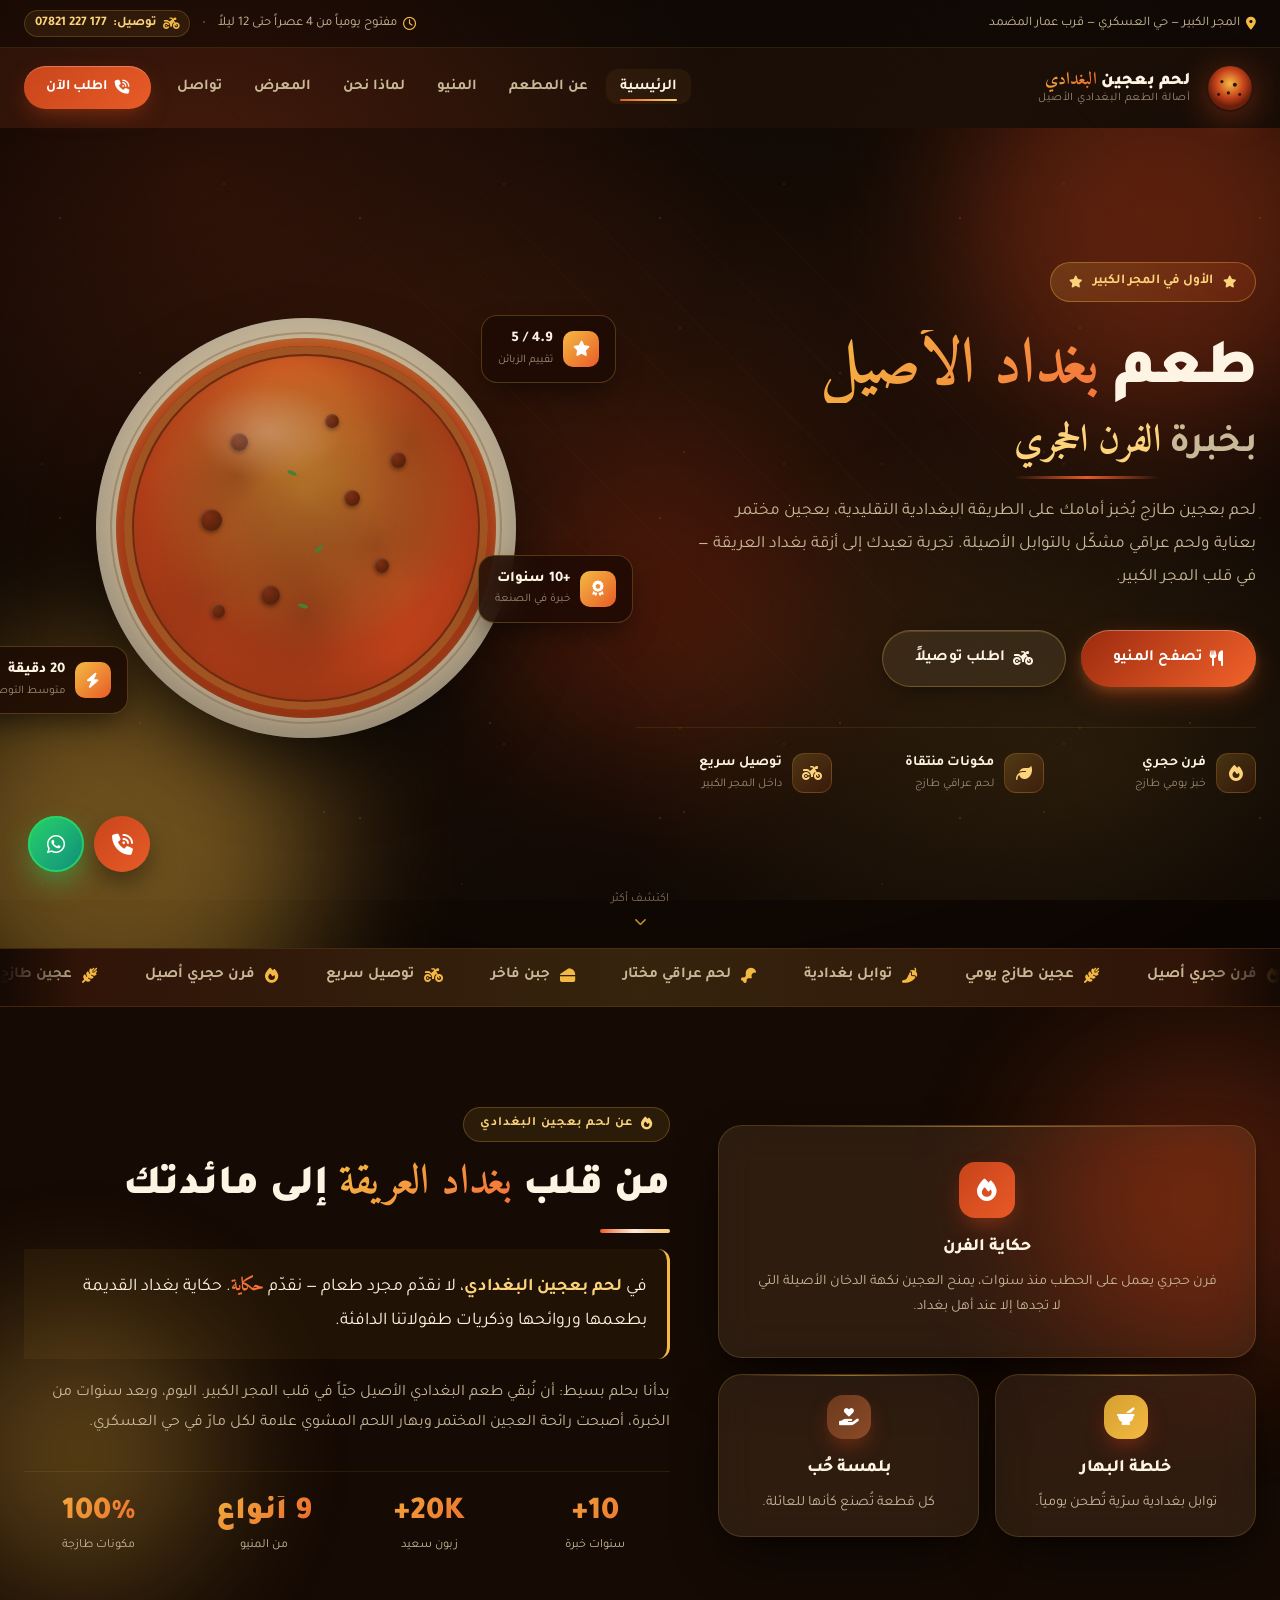
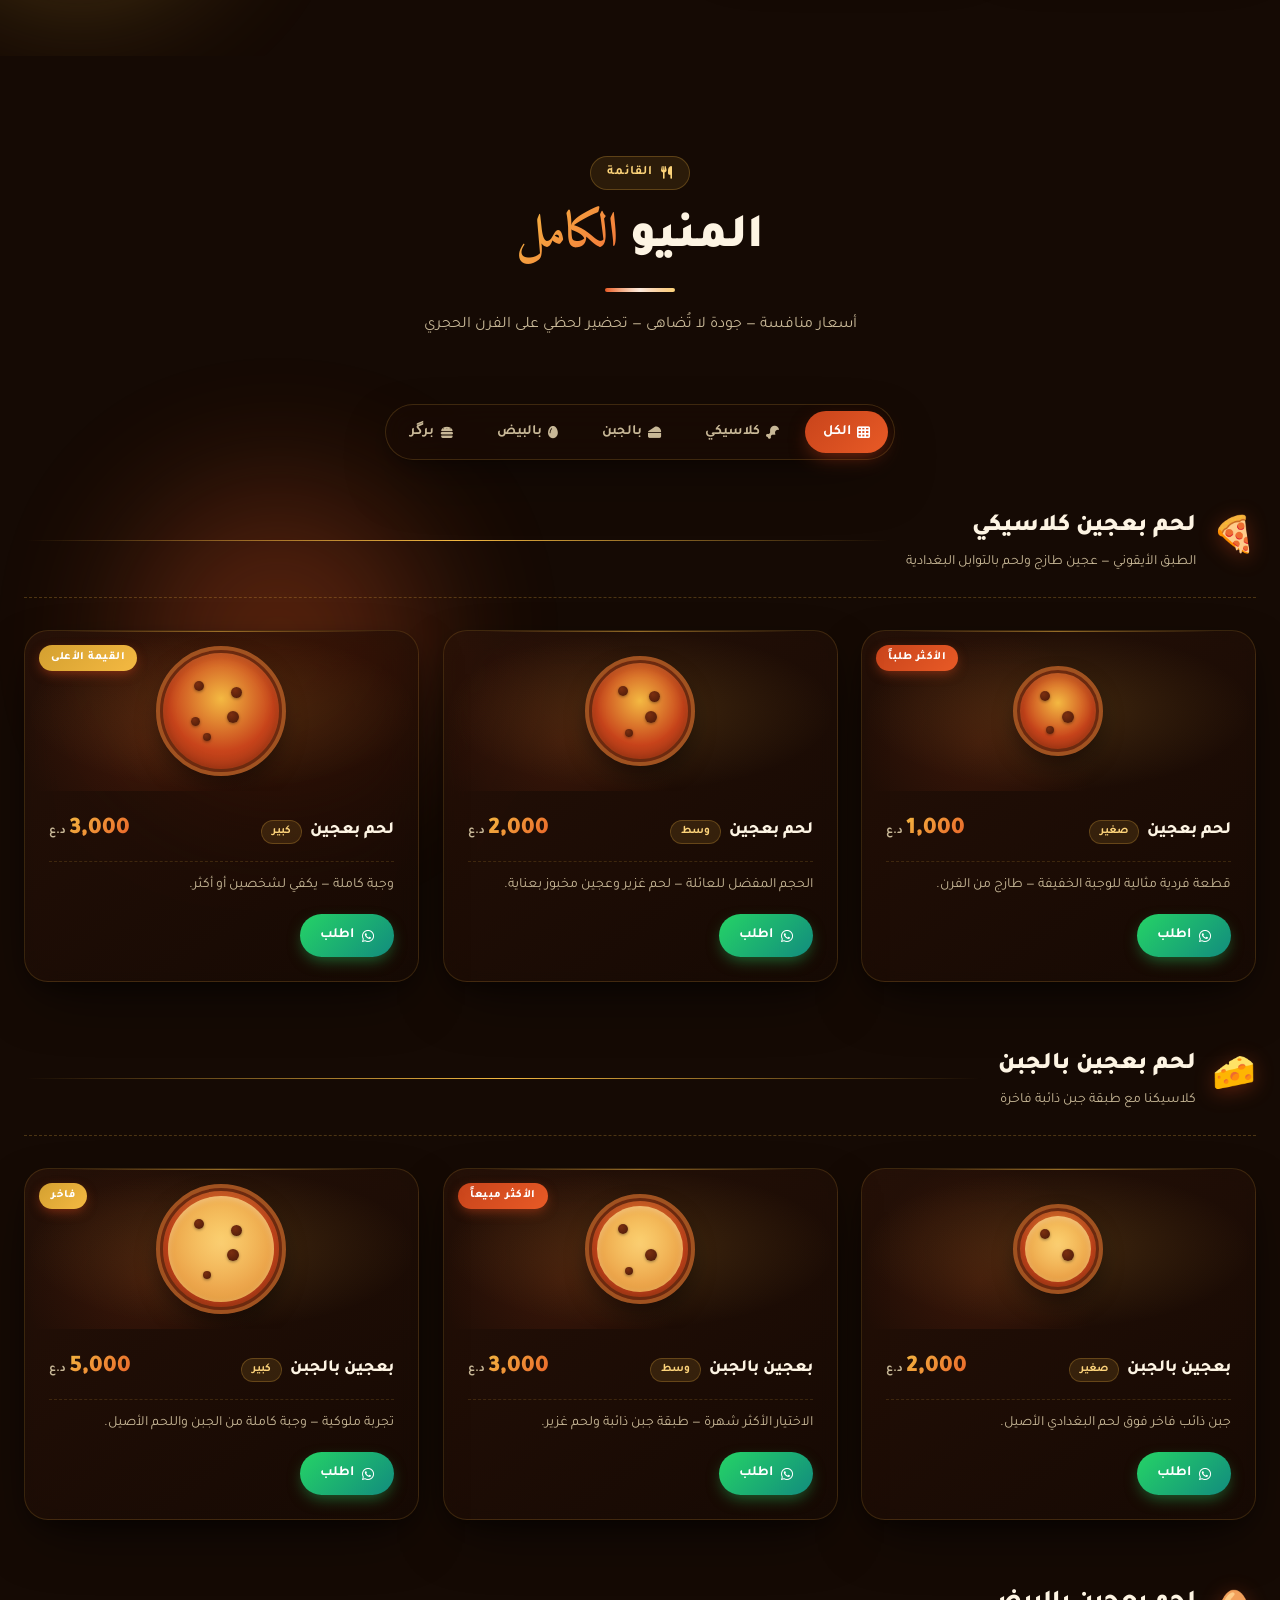
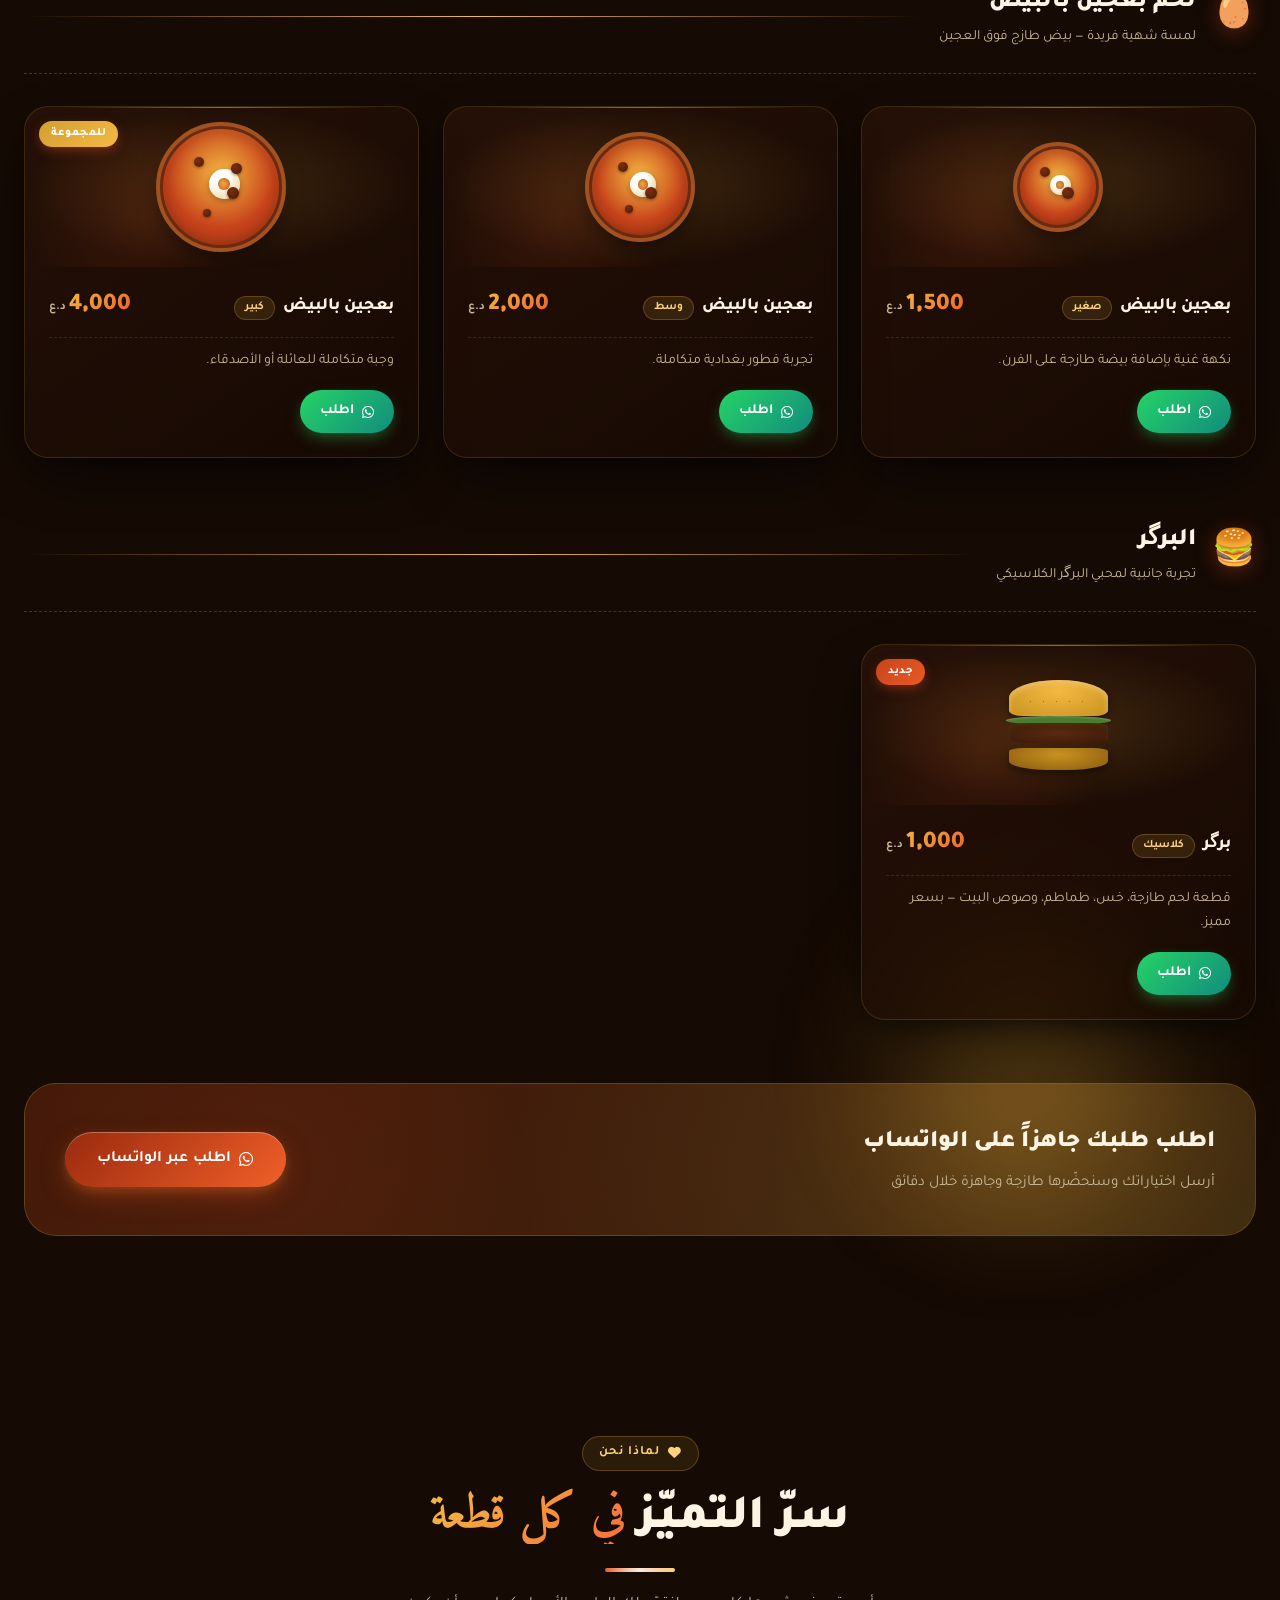
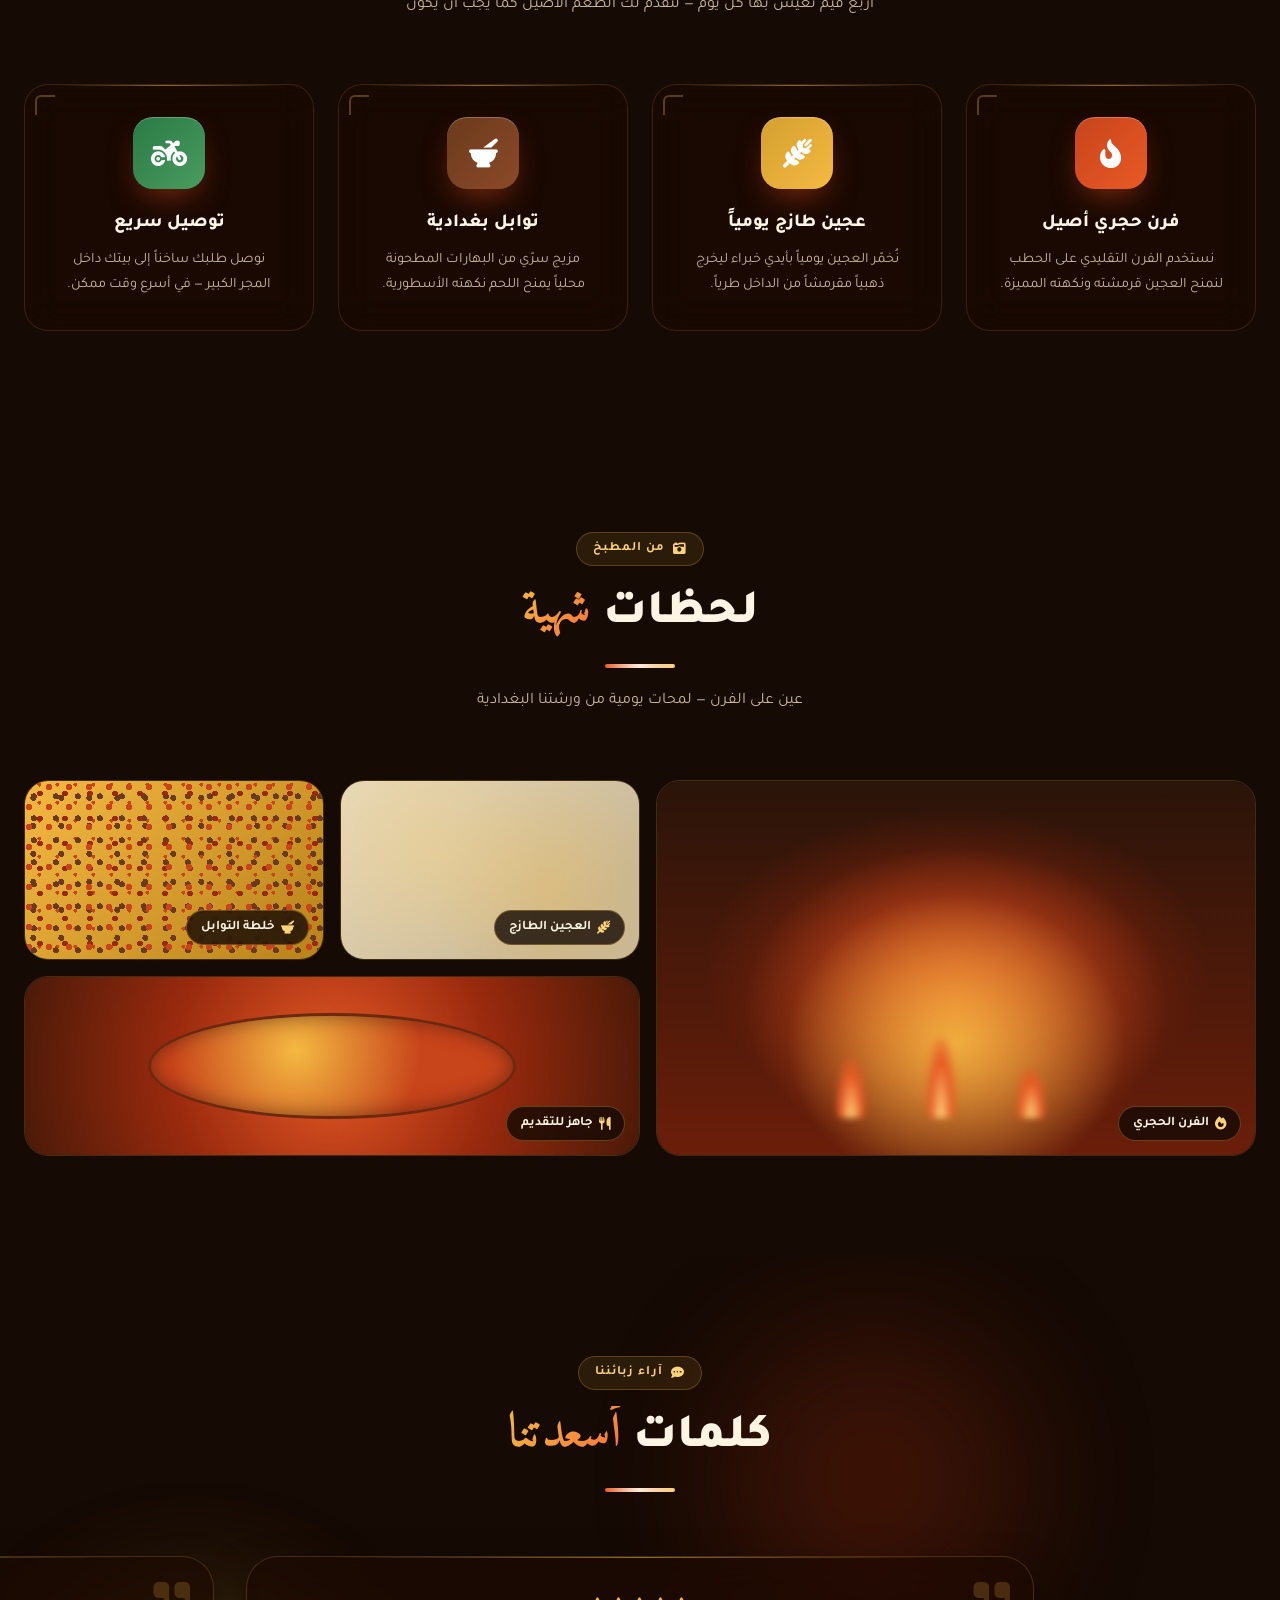
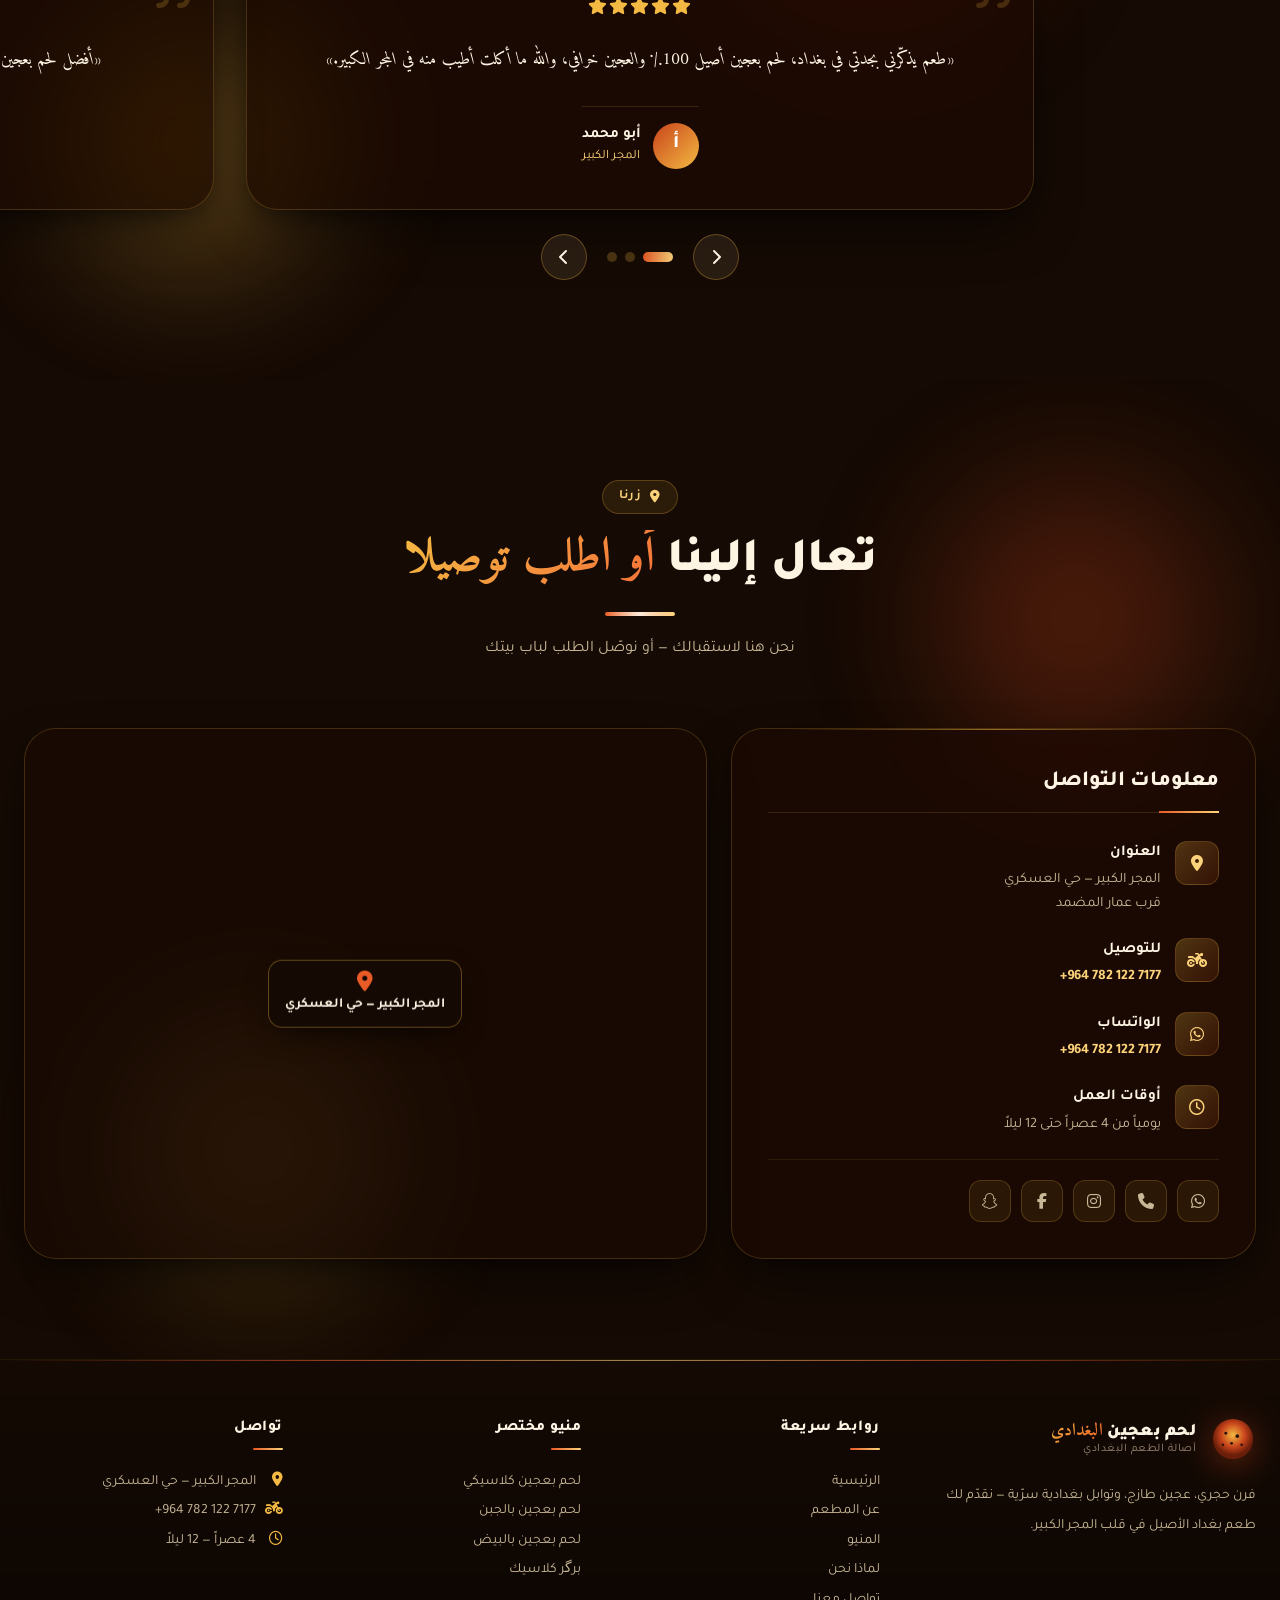
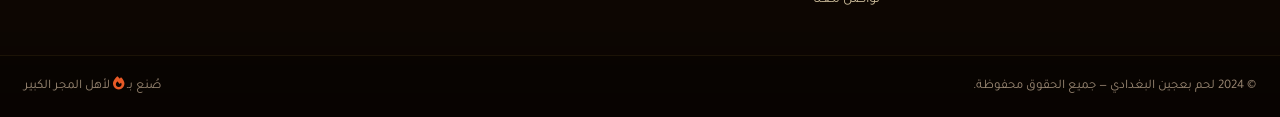
==== lahm-bi-ajeen-baghdadi/index.html @ 6bb3777f "feat: premium restaurant website for Lahm Bi Ajeen Al-Baghdadi New standalone site under /lahm-bi-aj" ====
<!DOCTYPE html>
<html lang="ar" dir="rtl">
<head>
  <meta charset="UTF-8" />
  <meta name="viewport" content="width=device-width, initial-scale=1.0, maximum-scale=5.0" />
  <meta name="theme-color" content="#1a0f08" />
  <meta name="description" content="لحم بعجين البغدادي — أصالة بغدادية على الطريقة التقليدية. توصيل سريع في المجر الكبير." />
  <meta name="keywords" content="لحم بعجين, البغدادي, المجر الكبير, ميسان, توصيل, مخبوزات, بركر" />
  <title>لحم بعجين البغدادي | أصالة الطعم البغدادي في المجر الكبير</title>

  <!-- Fonts -->
  <link rel="preconnect" href="https://fonts.googleapis.com" />
  <link rel="preconnect" href="https://fonts.gstatic.com" crossorigin />
  <link href="https://fonts.googleapis.com/css2?family=Tajawal:wght@300;400;500;700;800;900&family=Amiri:wght@400;700&family=Readex+Pro:wght@300;400;600;700&display=swap" rel="stylesheet" />

  <!-- Font Awesome -->
  <link rel="stylesheet" href="https://cdnjs.cloudflare.com/ajax/libs/font-awesome/6.5.1/css/all.min.css" />

  <!-- Styles -->
  <link rel="stylesheet" href="css/style.css" />

  <!-- Favicon -->
  <link rel="icon" href="data:image/svg+xml,%3Csvg xmlns='http://www.w3.org/2000/svg' viewBox='0 0 64 64'%3E%3Cdefs%3E%3CradialGradient id='g' cx='0.5' cy='0.4'%3E%3Cstop offset='0' stop-color='%23f4b942'/%3E%3Cstop offset='0.6' stop-color='%23c8441b'/%3E%3Cstop offset='1' stop-color='%236b1e0a'/%3E%3C/radialGradient%3E%3C/defs%3E%3Ccircle cx='32' cy='32' r='28' fill='url(%23g)' stroke='%23301405' stroke-width='2'/%3E%3Ccircle cx='22' cy='24' r='2' fill='%23301405'/%3E%3Ccircle cx='38' cy='28' r='2.5' fill='%23301405'/%3E%3Ccircle cx='30' cy='38' r='2' fill='%23301405'/%3E%3Ccircle cx='44' cy='40' r='1.8' fill='%23301405'/%3E%3Ccircle cx='18' cy='40' r='1.8' fill='%23301405'/%3E%3C/svg%3E" />
</head>
<body>

  <!-- =============== PRELOADER =============== -->
  <div class="preloader" id="preloader">
    <div class="preloader-inner">
      <div class="preloader-dough">
        <div class="dough-disc">
          <span class="seed s1"></span>
          <span class="seed s2"></span>
          <span class="seed s3"></span>
          <span class="seed s4"></span>
          <span class="seed s5"></span>
        </div>
      </div>
      <div class="preloader-title">
        <span>ل</span><span>ح</span><span>م</span>
        <span class="sp"></span>
        <span>ب</span><span>ع</span><span>ج</span><span>ي</span><span>ن</span>
        <span class="sp"></span>
        <span>ا</span><span>ل</span><span>ب</span><span>غ</span><span>د</span><span>ا</span><span>د</span><span>ي</span>
      </div>
      <div class="preloader-bar"><div class="preloader-bar-fill"></div></div>
    </div>
  </div>

  <!-- =============== SCROLL PROGRESS =============== -->
  <div class="scroll-progress" id="scrollProgress"></div>

  <!-- =============== NOISE OVERLAY =============== -->
  <div class="grain" aria-hidden="true"></div>

  <!-- =============== TOP BAR =============== -->
  <div class="top-bar">
    <div class="top-bar-inner">
      <div class="tb-group">
        <span class="tb-item"><i class="fas fa-map-marker-alt"></i> المجر الكبير — حي العسكري — قرب عمار المضمد</span>
      </div>
      <div class="tb-group">
        <span class="tb-item"><i class="far fa-clock"></i> مفتوح يومياً من 4 عصراً حتى 12 ليلاً</span>
        <span class="tb-sep">•</span>
        <a href="tel:+9647821227177" class="tb-item tb-hot">
          <i class="fas fa-motorcycle"></i> توصيل: <b dir="ltr">07821 227 177</b>
        </a>
      </div>
    </div>
  </div>

  <!-- =============== NAVBAR =============== -->
  <nav class="navbar" id="navbar">
    <div class="nav-container">
      <a href="#home" class="brand">
        <div class="brand-mark">
          <svg viewBox="0 0 64 64" width="52" height="52" aria-hidden="true">
            <defs>
              <radialGradient id="bgBrand" cx="0.5" cy="0.4">
                <stop offset="0" stop-color="#f4b942" />
                <stop offset="0.6" stop-color="#c8441b" />
                <stop offset="1" stop-color="#6b1e0a" />
              </radialGradient>
            </defs>
            <circle cx="32" cy="32" r="28" fill="url(#bgBrand)" stroke="#2a1409" stroke-width="2" />
            <circle cx="22" cy="24" r="2" fill="#2a1409" />
            <circle cx="38" cy="28" r="2.5" fill="#2a1409" />
            <circle cx="30" cy="38" r="2" fill="#2a1409" />
            <circle cx="44" cy="40" r="1.8" fill="#2a1409" />
            <circle cx="18" cy="40" r="1.8" fill="#2a1409" />
          </svg>
          <span class="brand-steam s1"></span>
          <span class="brand-steam s2"></span>
          <span class="brand-steam s3"></span>
        </div>
        <div class="brand-text">
          <span class="brand-title">لحم بعجين <em>البغدادي</em></span>
          <span class="brand-sub">أصالة الطعم البغدادي الأصيل</span>
        </div>
      </a>

      <ul class="nav-links" id="navLinks">
        <li><a href="#home" class="nav-link">الرئيسية</a></li>
        <li><a href="#about" class="nav-link">عن المطعم</a></li>
        <li><a href="#menu" class="nav-link">المنيو</a></li>
        <li><a href="#features" class="nav-link">لماذا نحن</a></li>
        <li><a href="#gallery" class="nav-link">المعرض</a></li>
        <li><a href="#contact" class="nav-link">تواصل</a></li>
        <li>
          <a href="tel:+9647821227177" class="nav-cta" data-magnetic>
            <i class="fas fa-phone-volume"></i> اطلب الآن
          </a>
        </li>
      </ul>

      <button class="menu-toggle" id="menuToggle" aria-label="القائمة">
        <span></span><span></span><span></span>
      </button>
    </div>
  </nav>

  <!-- =============== HERO =============== -->
  <section class="hero" id="home">
    <div class="hero-bg">
      <div class="hero-vignette"></div>
      <div class="hero-smoke smoke-1"></div>
      <div class="hero-smoke smoke-2"></div>
      <div class="hero-smoke smoke-3"></div>
      <div class="hero-sparks"></div>
    </div>

    <div class="hero-wrap">
      <div class="hero-text">
        <div class="hero-ribbon reveal">
          <i class="fas fa-star"></i>
          <span>الأول في المجر الكبير</span>
          <i class="fas fa-star"></i>
        </div>

        <h1 class="hero-title reveal">
          <span class="h-line-1">طعم <span class="grad-gold">بغداد الأصيل</span></span>
          <span class="h-line-2">بخبرة <em>الفرن الحجري</em></span>
        </h1>

        <p class="hero-desc reveal">
          لحم بعجين طازج يُخبز أمامك على الطريقة البغدادية التقليدية،
          بعجين مختمر بعناية ولحم عراقي مشكّل بالتوابل الأصيلة.
          تجربة تعيدك إلى أزقة بغداد العريقة — في قلب المجر الكبير.
        </p>

        <div class="hero-cta reveal">
          <a href="#menu" class="btn btn-fire" data-magnetic>
            <span class="btn-content"><i class="fas fa-utensils"></i> تصفح المنيو</span>
            <span class="btn-sheen"></span>
          </a>
          <a href="tel:+9647821227177" class="btn btn-ghost" data-magnetic>
            <span class="btn-content"><i class="fas fa-motorcycle"></i> اطلب توصيلاً</span>
          </a>
        </div>

        <div class="hero-meta reveal">
          <div class="meta-item">
            <i class="fas fa-fire"></i>
            <div>
              <strong>فرن حجري</strong>
              <span>خبز يومي طازج</span>
            </div>
          </div>
          <div class="meta-item">
            <i class="fas fa-leaf"></i>
            <div>
              <strong>مكونات منتقاة</strong>
              <span>لحم عراقي طازج</span>
            </div>
          </div>
          <div class="meta-item">
            <i class="fas fa-motorcycle"></i>
            <div>
              <strong>توصيل سريع</strong>
              <span>داخل المجر الكبير</span>
            </div>
          </div>
        </div>
      </div>

      <div class="hero-visual reveal">
        <!-- Main pizza plate -->
        <div class="plate-wrap" data-tilt>
          <div class="plate">
            <div class="pizza">
              <div class="crust"></div>
              <div class="topping"></div>
              <span class="bit b1"></span>
              <span class="bit b2"></span>
              <span class="bit b3"></span>
              <span class="bit b4"></span>
              <span class="bit b5"></span>
              <span class="bit b6"></span>
              <span class="bit b7"></span>
              <span class="bit b8"></span>
              <span class="green g1"></span>
              <span class="green g2"></span>
              <span class="green g3"></span>
              <span class="shine"></span>
            </div>
          </div>
          <div class="plate-steam p1"></div>
          <div class="plate-steam p2"></div>
          <div class="plate-steam p3"></div>
        </div>

        <!-- Floating chips -->
        <div class="chip chip-1">
          <i class="fas fa-star"></i>
          <div>
            <strong>4.9 / 5</strong>
            <small>تقييم الزبائن</small>
          </div>
        </div>

        <div class="chip chip-2">
          <i class="fas fa-bolt"></i>
          <div>
            <strong>20 دقيقة</strong>
            <small>متوسط التوصيل</small>
          </div>
        </div>

        <div class="chip chip-3">
          <i class="fas fa-award"></i>
          <div>
            <strong>+10 سنوات</strong>
            <small>خبرة في الصنعة</small>
          </div>
        </div>
      </div>
    </div>

    <a href="#about" class="scroll-cue">
      <span>اكتشف أكثر</span>
      <i class="fas fa-chevron-down"></i>
    </a>
  </section>

  <!-- =============== MARQUEE =============== -->
  <div class="marquee">
    <div class="marquee-track">
      <span><i class="fas fa-fire"></i> فرن حجري أصيل</span>
      <span><i class="fas fa-wheat-awn"></i> عجين طازج يومي</span>
      <span><i class="fas fa-pepper-hot"></i> توابل بغدادية</span>
      <span><i class="fas fa-drumstick-bite"></i> لحم عراقي مختار</span>
      <span><i class="fas fa-cheese"></i> جبن فاخر</span>
      <span><i class="fas fa-motorcycle"></i> توصيل سريع</span>
      <!-- repeat -->
      <span><i class="fas fa-fire"></i> فرن حجري أصيل</span>
      <span><i class="fas fa-wheat-awn"></i> عجين طازج يومي</span>
      <span><i class="fas fa-pepper-hot"></i> توابل بغدادية</span>
      <span><i class="fas fa-drumstick-bite"></i> لحم عراقي مختار</span>
      <span><i class="fas fa-cheese"></i> جبن فاخر</span>
      <span><i class="fas fa-motorcycle"></i> توصيل سريع</span>
    </div>
  </div>

  <!-- =============== ABOUT =============== -->
  <section class="section section-about" id="about">
    <div class="section-orbs">
      <div class="orb o-a"></div>
      <div class="orb o-b"></div>
    </div>

    <div class="container">
      <div class="about-grid">
        <div class="about-visual reveal">
          <div class="about-card about-card-main" data-tilt>
            <div class="ac-icon"><i class="fas fa-fire"></i></div>
            <h3>حكاية الفرن</h3>
            <p>فرن حجري يعمل على الحطب منذ سنوات، يمنح العجين نكهة الدخان الأصيلة التي لا تجدها إلا عند أهل بغداد.</p>
          </div>
          <div class="about-card about-card-side" data-tilt>
            <div class="ac-icon ac-icon-gold"><i class="fas fa-mortar-pestle"></i></div>
            <h3>خلطة البهار</h3>
            <p>توابل بغدادية سرّية تُطحن يومياً.</p>
          </div>
          <div class="about-card about-card-side" data-tilt>
            <div class="ac-icon ac-icon-cream"><i class="fas fa-hand-holding-heart"></i></div>
            <h3>بلمسة حُب</h3>
            <p>كل قطعة تُصنع كأنها للعائلة.</p>
          </div>
        </div>

        <div class="about-content reveal">
          <span class="eyebrow"><i class="fas fa-fire"></i> عن لحم بعجين البغدادي</span>
          <h2>من قلب <span class="grad-gold">بغداد العريقة</span> إلى مائدتك</h2>
          <div class="divider"></div>

          <p class="lead">
            في <strong>لحم بعجين البغدادي</strong>، لا نقدّم مجرد طعام — نقدّم <em>حكاية</em>.
            حكاية بغداد القديمة بطعمها وروائحها وذكريات طفولاتنا الدافئة.
          </p>

          <p>
            بدأنا بحلم بسيط: أن نُبقي طعم البغدادي الأصيل حيّاً في قلب المجر الكبير.
            اليوم، وبعد سنوات من الخبرة، أصبحت رائحة العجين المختمر وبهار اللحم المشوي
            علامة لكل مارّ في حي العسكري.
          </p>

          <div class="about-stats">
            <div class="a-stat">
              <span class="as-num" data-counter="10" data-suffix="+">0</span>
              <span class="as-lbl">سنوات خبرة</span>
            </div>
            <div class="a-stat">
              <span class="as-num" data-counter="20" data-suffix="K+">0</span>
              <span class="as-lbl">زبون سعيد</span>
            </div>
            <div class="a-stat">
              <span class="as-num" data-counter="9" data-suffix=" أنواع">0</span>
              <span class="as-lbl">من المنيو</span>
            </div>
            <div class="a-stat">
              <span class="as-num">100%</span>
              <span class="as-lbl">مكونات طازجة</span>
            </div>
          </div>
        </div>
      </div>
    </div>
  </section>

  <!-- =============== MENU =============== -->
  <section class="section section-menu" id="menu">
    <div class="section-orbs">
      <div class="orb o-c"></div>
      <div class="orb o-d"></div>
    </div>

    <div class="container">
      <div class="section-head reveal">
        <span class="eyebrow"><i class="fas fa-utensils"></i> القائمة</span>
        <h2>المنيو <span class="grad-gold">الكامل</span></h2>
        <div class="divider"></div>
        <p>أسعار منافسة — جودة لا تُضاهى — تحضير لحظي على الفرن الحجري</p>
      </div>

      <!-- Tabs -->
      <div class="menu-tabs reveal" role="tablist">
        <button class="menu-tab active" data-tab="all" role="tab"><i class="fas fa-th"></i> الكل</button>
        <button class="menu-tab" data-tab="classic" role="tab"><i class="fas fa-drumstick-bite"></i> كلاسيكي</button>
        <button class="menu-tab" data-tab="cheese" role="tab"><i class="fas fa-cheese"></i> بالجبن</button>
        <button class="menu-tab" data-tab="egg" role="tab"><i class="fas fa-egg"></i> بالبيض</button>
        <button class="menu-tab" data-tab="burger" role="tab"><i class="fas fa-burger"></i> برگر</button>
      </div>

      <!-- ====== CLASSIC SECTION ====== -->
      <div class="menu-category reveal" data-cat="classic">
        <div class="cat-header">
          <span class="cat-emoji">🍕</span>
          <div>
            <h3>لحم بعجين كلاسيكي</h3>
            <p>الطبق الأيقوني — عجين طازج ولحم بالتوابل البغدادية</p>
          </div>
          <span class="cat-line"></span>
        </div>

        <div class="menu-grid">
          <article class="menu-item" data-tilt data-cat="classic">
            <div class="mi-badge">الأكثر طلباً</div>
            <div class="mi-img">
              <div class="pizza-mini small">
                <span class="mini-bit mb1"></span>
                <span class="mini-bit mb2"></span>
                <span class="mini-bit mb3"></span>
              </div>
            </div>
            <div class="mi-content">
              <div class="mi-top">
                <h4>لحم بعجين <span class="size-tag">صغير</span></h4>
                <span class="mi-price"><span class="price-num">1,000</span><span class="price-cur">د.ع</span></span>
              </div>
              <p>قطعة فردية مثالية للوجبة الخفيفة — طازج من الفرن.</p>
              <button class="mi-order" data-name="لحم بعجين صغير" data-price="1000">
                <i class="fab fa-whatsapp"></i> اطلب
              </button>
            </div>
          </article>

          <article class="menu-item" data-tilt data-cat="classic">
            <div class="mi-img">
              <div class="pizza-mini medium">
                <span class="mini-bit mb1"></span>
                <span class="mini-bit mb2"></span>
                <span class="mini-bit mb3"></span>
                <span class="mini-bit mb4"></span>
              </div>
            </div>
            <div class="mi-content">
              <div class="mi-top">
                <h4>لحم بعجين <span class="size-tag">وسط</span></h4>
                <span class="mi-price"><span class="price-num">2,000</span><span class="price-cur">د.ع</span></span>
              </div>
              <p>الحجم المفضل للعائلة — لحم غزير وعجين مخبوز بعناية.</p>
              <button class="mi-order" data-name="لحم بعجين وسط" data-price="2000">
                <i class="fab fa-whatsapp"></i> اطلب
              </button>
            </div>
          </article>

          <article class="menu-item" data-tilt data-cat="classic">
            <div class="mi-badge mi-badge-gold">القيمة الأعلى</div>
            <div class="mi-img">
              <div class="pizza-mini large">
                <span class="mini-bit mb1"></span>
                <span class="mini-bit mb2"></span>
                <span class="mini-bit mb3"></span>
                <span class="mini-bit mb4"></span>
                <span class="mini-bit mb5"></span>
              </div>
            </div>
            <div class="mi-content">
              <div class="mi-top">
                <h4>لحم بعجين <span class="size-tag">كبير</span></h4>
                <span class="mi-price"><span class="price-num">3,000</span><span class="price-cur">د.ع</span></span>
              </div>
              <p>وجبة كاملة — يكفي لشخصين أو أكثر.</p>
              <button class="mi-order" data-name="لحم بعجين كبير" data-price="3000">
                <i class="fab fa-whatsapp"></i> اطلب
              </button>
            </div>
          </article>
        </div>
      </div>

      <!-- ====== CHEESE SECTION ====== -->
      <div class="menu-category reveal" data-cat="cheese">
        <div class="cat-header">
          <span class="cat-emoji">🧀</span>
          <div>
            <h3>لحم بعجين بالجبن</h3>
            <p>كلاسيكنا مع طبقة جبن ذائبة فاخرة</p>
          </div>
          <span class="cat-line"></span>
        </div>

        <div class="menu-grid">
          <article class="menu-item" data-tilt data-cat="cheese">
            <div class="mi-img">
              <div class="pizza-mini small with-cheese">
                <span class="cheese-layer"></span>
                <span class="mini-bit mb1"></span>
                <span class="mini-bit mb2"></span>
              </div>
            </div>
            <div class="mi-content">
              <div class="mi-top">
                <h4>بعجين بالجبن <span class="size-tag">صغير</span></h4>
                <span class="mi-price"><span class="price-num">2,000</span><span class="price-cur">د.ع</span></span>
              </div>
              <p>جبن ذائب فاخر فوق لحم البغدادي الأصيل.</p>
              <button class="mi-order" data-name="لحم بعجين بالجبن صغير" data-price="2000">
                <i class="fab fa-whatsapp"></i> اطلب
              </button>
            </div>
          </article>

          <article class="menu-item" data-tilt data-cat="cheese">
            <div class="mi-badge">الأكثر مبيعاً</div>
            <div class="mi-img">
              <div class="pizza-mini medium with-cheese">
                <span class="cheese-layer"></span>
                <span class="mini-bit mb1"></span>
                <span class="mini-bit mb2"></span>
                <span class="mini-bit mb3"></span>
              </div>
            </div>
            <div class="mi-content">
              <div class="mi-top">
                <h4>بعجين بالجبن <span class="size-tag">وسط</span></h4>
                <span class="mi-price"><span class="price-num">3,000</span><span class="price-cur">د.ع</span></span>
              </div>
              <p>الاختيار الأكثر شهرة — طبقة جبن ذائبة ولحم غزير.</p>
              <button class="mi-order" data-name="لحم بعجين بالجبن وسط" data-price="3000">
                <i class="fab fa-whatsapp"></i> اطلب
              </button>
            </div>
          </article>

          <article class="menu-item" data-tilt data-cat="cheese">
            <div class="mi-badge mi-badge-gold">فاخر</div>
            <div class="mi-img">
              <div class="pizza-mini large with-cheese">
                <span class="cheese-layer"></span>
                <span class="mini-bit mb1"></span>
                <span class="mini-bit mb2"></span>
                <span class="mini-bit mb3"></span>
                <span class="mini-bit mb4"></span>
              </div>
            </div>
            <div class="mi-content">
              <div class="mi-top">
                <h4>بعجين بالجبن <span class="size-tag">كبير</span></h4>
                <span class="mi-price"><span class="price-num">5,000</span><span class="price-cur">د.ع</span></span>
              </div>
              <p>تجربة ملوكية — وجبة كاملة من الجبن واللحم الأصيل.</p>
              <button class="mi-order" data-name="لحم بعجين بالجبن كبير" data-price="5000">
                <i class="fab fa-whatsapp"></i> اطلب
              </button>
            </div>
          </article>
        </div>
      </div>

      <!-- ====== EGG SECTION ====== -->
      <div class="menu-category reveal" data-cat="egg">
        <div class="cat-header">
          <span class="cat-emoji">🥚</span>
          <div>
            <h3>لحم بعجين بالبيض</h3>
            <p>لمسة شهية فريدة — بيض طازج فوق العجين</p>
          </div>
          <span class="cat-line"></span>
        </div>

        <div class="menu-grid">
          <article class="menu-item" data-tilt data-cat="egg">
            <div class="mi-img">
              <div class="pizza-mini small with-egg">
                <span class="egg-yolk"></span>
                <span class="mini-bit mb1"></span>
                <span class="mini-bit mb2"></span>
              </div>
            </div>
            <div class="mi-content">
              <div class="mi-top">
                <h4>بعجين بالبيض <span class="size-tag">صغير</span></h4>
                <span class="mi-price"><span class="price-num">1,500</span><span class="price-cur">د.ع</span></span>
              </div>
              <p>نكهة غنية بإضافة بيضة طازجة على الفرن.</p>
              <button class="mi-order" data-name="لحم بعجين بالبيض صغير" data-price="1500">
                <i class="fab fa-whatsapp"></i> اطلب
              </button>
            </div>
          </article>

          <article class="menu-item" data-tilt data-cat="egg">
            <div class="mi-img">
              <div class="pizza-mini medium with-egg">
                <span class="egg-yolk"></span>
                <span class="mini-bit mb1"></span>
                <span class="mini-bit mb2"></span>
                <span class="mini-bit mb3"></span>
              </div>
            </div>
            <div class="mi-content">
              <div class="mi-top">
                <h4>بعجين بالبيض <span class="size-tag">وسط</span></h4>
                <span class="mi-price"><span class="price-num">2,000</span><span class="price-cur">د.ع</span></span>
              </div>
              <p>تجربة فطور بغدادية متكاملة.</p>
              <button class="mi-order" data-name="لحم بعجين بالبيض وسط" data-price="2000">
                <i class="fab fa-whatsapp"></i> اطلب
              </button>
            </div>
          </article>

          <article class="menu-item" data-tilt data-cat="egg">
            <div class="mi-badge mi-badge-gold">للمجموعة</div>
            <div class="mi-img">
              <div class="pizza-mini large with-egg">
                <span class="egg-yolk"></span>
                <span class="mini-bit mb1"></span>
                <span class="mini-bit mb2"></span>
                <span class="mini-bit mb3"></span>
                <span class="mini-bit mb4"></span>
              </div>
            </div>
            <div class="mi-content">
              <div class="mi-top">
                <h4>بعجين بالبيض <span class="size-tag">كبير</span></h4>
                <span class="mi-price"><span class="price-num">4,000</span><span class="price-cur">د.ع</span></span>
              </div>
              <p>وجبة متكاملة للعائلة أو الأصدقاء.</p>
              <button class="mi-order" data-name="لحم بعجين بالبيض كبير" data-price="4000">
                <i class="fab fa-whatsapp"></i> اطلب
              </button>
            </div>
          </article>
        </div>
      </div>

      <!-- ====== BURGER SECTION ====== -->
      <div class="menu-category reveal" data-cat="burger">
        <div class="cat-header">
          <span class="cat-emoji">🍔</span>
          <div>
            <h3>البرگر</h3>
            <p>تجربة جانبية لمحبي البرگر الكلاسيكي</p>
          </div>
          <span class="cat-line"></span>
        </div>

        <div class="menu-grid">
          <article class="menu-item" data-tilt data-cat="burger">
            <div class="mi-badge">جديد</div>
            <div class="mi-img">
              <div class="burger-mini">
                <span class="bun-top"></span>
                <span class="lettuce"></span>
                <span class="patty"></span>
                <span class="bun-bottom"></span>
              </div>
            </div>
            <div class="mi-content">
              <div class="mi-top">
                <h4>برگر <span class="size-tag">كلاسيك</span></h4>
                <span class="mi-price"><span class="price-num">1,000</span><span class="price-cur">د.ع</span></span>
              </div>
              <p>قطعة لحم طازجة، خس، طماطم، وصوص البيت — بسعر مميز.</p>
              <button class="mi-order" data-name="برگر كلاسيك" data-price="1000">
                <i class="fab fa-whatsapp"></i> اطلب
              </button>
            </div>
          </article>
        </div>
      </div>

      <!-- Big call to action -->
      <div class="menu-cta reveal">
        <div class="menu-cta-inner">
          <div>
            <h3>اطلب طلبك جاهزاً على الواتساب</h3>
            <p>أرسل اختياراتك وسنحضّرها طازجة وجاهزة خلال دقائق</p>
          </div>
          <a href="https://wa.me/9647821227177" class="btn btn-fire" data-magnetic>
            <span class="btn-content"><i class="fab fa-whatsapp"></i> اطلب عبر الواتساب</span>
            <span class="btn-sheen"></span>
          </a>
        </div>
      </div>
    </div>
  </section>

  <!-- =============== FEATURES =============== -->
  <section class="section section-features" id="features">
    <div class="container">
      <div class="section-head reveal">
        <span class="eyebrow"><i class="fas fa-heart"></i> لماذا نحن</span>
        <h2>سرّ التميّز <span class="grad-gold">في كل قطعة</span></h2>
        <div class="divider"></div>
        <p>أربع قيم نعيش بها كل يوم — لنقدّم لك الطعم الأصيل كما يجب أن يكون</p>
      </div>

      <div class="features-grid">
        <article class="feature-card reveal" data-tilt>
          <div class="fc-icon"><i class="fas fa-fire-flame-curved"></i></div>
          <h3>فرن حجري أصيل</h3>
          <p>نستخدم الفرن التقليدي على الحطب لنمنح العجين قرمشته ونكهته المميزة.</p>
          <div class="fc-corner"></div>
        </article>

        <article class="feature-card reveal" data-tilt>
          <div class="fc-icon"><i class="fas fa-wheat-awn"></i></div>
          <h3>عجين طازج يومياً</h3>
          <p>نُخمّر العجين يومياً بأيدي خبراء ليخرج ذهبياً مقرمشاً من الداخل طرياً.</p>
          <div class="fc-corner"></div>
        </article>

        <article class="feature-card reveal" data-tilt>
          <div class="fc-icon"><i class="fas fa-mortar-pestle"></i></div>
          <h3>توابل بغدادية</h3>
          <p>مزيج سرّي من البهارات المطحونة محلياً يمنح اللحم نكهته الأسطورية.</p>
          <div class="fc-corner"></div>
        </article>

        <article class="feature-card reveal" data-tilt>
          <div class="fc-icon"><i class="fas fa-motorcycle"></i></div>
          <h3>توصيل سريع</h3>
          <p>نوصل طلبك ساخناً إلى بيتك داخل المجر الكبير — في أسرع وقت ممكن.</p>
          <div class="fc-corner"></div>
        </article>
      </div>
    </div>
  </section>

  <!-- =============== GALLERY / MOMENTS =============== -->
  <section class="section section-gallery" id="gallery">
    <div class="container">
      <div class="section-head reveal">
        <span class="eyebrow"><i class="fas fa-camera-retro"></i> من المطبخ</span>
        <h2>لحظات <span class="grad-gold">شهية</span></h2>
        <div class="divider"></div>
        <p>عين على الفرن — لمحات يومية من ورشتنا البغدادية</p>
      </div>

      <div class="gallery-grid reveal">
        <div class="gal-item gal-a" data-tilt>
          <div class="gal-visual gv-oven">
            <span class="flame f1"></span>
            <span class="flame f2"></span>
            <span class="flame f3"></span>
          </div>
          <div class="gal-label"><i class="fas fa-fire"></i> الفرن الحجري</div>
        </div>
        <div class="gal-item gal-b" data-tilt>
          <div class="gal-visual gv-dough"></div>
          <div class="gal-label"><i class="fas fa-wheat-awn"></i> العجين الطازج</div>
        </div>
        <div class="gal-item gal-c" data-tilt>
          <div class="gal-visual gv-spice"></div>
          <div class="gal-label"><i class="fas fa-mortar-pestle"></i> خلطة التوابل</div>
        </div>
        <div class="gal-item gal-d" data-tilt>
          <div class="gal-visual gv-hot"></div>
          <div class="gal-label"><i class="fas fa-utensils"></i> جاهز للتقديم</div>
        </div>
      </div>
    </div>
  </section>

  <!-- =============== TESTIMONIALS =============== -->
  <section class="section section-testi" id="testimonials">
    <div class="section-orbs">
      <div class="orb o-e"></div>
      <div class="orb o-f"></div>
    </div>
    <div class="container">
      <div class="section-head reveal">
        <span class="eyebrow"><i class="fas fa-comment-dots"></i> آراء زبائننا</span>
        <h2>كلمات <span class="grad-gold">أسعدتنا</span></h2>
        <div class="divider"></div>
      </div>

      <div class="testi-wrap reveal">
        <div class="testi-track" id="testiTrack">
          <div class="testi-slide">
            <div class="testi-card" data-tilt>
              <i class="fas fa-quote-right testi-quote"></i>
              <div class="testi-stars">
                <i class="fas fa-star"></i><i class="fas fa-star"></i><i class="fas fa-star"></i><i class="fas fa-star"></i><i class="fas fa-star"></i>
              </div>
              <p>«طعم يذكّرني بجدتي في بغداد، لحم بعجين أصيل 100٪ والعجين خرافي، والله ما أكلت أطيب منه في المجر الكبير.»</p>
              <div class="testi-author">
                <div class="t-avatar">أ</div>
                <div>
                  <strong>أبو محمد</strong>
                  <span>المجر الكبير</span>
                </div>
              </div>
            </div>
          </div>
          <div class="testi-slide">
            <div class="testi-card" data-tilt>
              <i class="fas fa-quote-right testi-quote"></i>
              <div class="testi-stars">
                <i class="fas fa-star"></i><i class="fas fa-star"></i><i class="fas fa-star"></i><i class="fas fa-star"></i><i class="fas fa-star"></i>
              </div>
              <p>«أفضل لحم بعجين بالمنطقة بلا مبالغة، الجبن ذائب والعجين مقرمش. التوصيل كان أسرع مما توقعت.»</p>
              <div class="testi-author">
                <div class="t-avatar t-av-2">ح</div>
                <div>
                  <strong>حيدر كريم</strong>
                  <span>حي العسكري</span>
                </div>
              </div>
            </div>
          </div>
          <div class="testi-slide">
            <div class="testi-card" data-tilt>
              <i class="fas fa-quote-right testi-quote"></i>
              <div class="testi-stars">
                <i class="fas fa-star"></i><i class="fas fa-star"></i><i class="fas fa-star"></i><i class="fas fa-star"></i><i class="fas fa-star"></i>
              </div>
              <p>«نطلب منهم كل خميس للعائلة، ما قدرنا نبطّل! الأطفال ينتظرون طلبية البغدادي بفارغ الصبر.»</p>
              <div class="testi-author">
                <div class="t-avatar t-av-3">ف</div>
                <div>
                  <strong>فاطمة هادي</strong>
                  <span>المجر الكبير</span>
                </div>
              </div>
            </div>
          </div>
        </div>

        <div class="testi-controls">
          <button class="testi-btn testi-next" aria-label="التالي"><i class="fas fa-chevron-right"></i></button>
          <div class="testi-dots" id="testiDots"></div>
          <button class="testi-btn testi-prev" aria-label="السابق"><i class="fas fa-chevron-left"></i></button>
        </div>
      </div>
    </div>
  </section>

  <!-- =============== CONTACT =============== -->
  <section class="section section-contact" id="contact">
    <div class="section-orbs">
      <div class="orb o-g"></div>
      <div class="orb o-h"></div>
    </div>

    <div class="container">
      <div class="section-head reveal">
        <span class="eyebrow"><i class="fas fa-location-dot"></i> زرنا</span>
        <h2>تعال إلينا <span class="grad-gold">أو اطلب توصيلاً</span></h2>
        <div class="divider"></div>
        <p>نحن هنا لاستقبالك — أو نوصّل الطلب لباب بيتك</p>
      </div>

      <div class="contact-grid">
        <div class="contact-info reveal" data-tilt>
          <h3>معلومات التواصل</h3>

          <div class="c-item">
            <div class="c-icon"><i class="fas fa-location-dot"></i></div>
            <div>
              <h4>العنوان</h4>
              <p>المجر الكبير — حي العسكري<br />قرب عمار المضمد</p>
            </div>
          </div>

          <div class="c-item">
            <div class="c-icon"><i class="fas fa-motorcycle"></i></div>
            <div>
              <h4>للتوصيل</h4>
              <p dir="ltr" style="text-align:right"><a href="tel:+9647821227177" class="phone-link">+964 782 122 7177</a></p>
            </div>
          </div>

          <div class="c-item">
            <div class="c-icon"><i class="fab fa-whatsapp"></i></div>
            <div>
              <h4>الواتساب</h4>
              <p dir="ltr" style="text-align:right"><a href="https://wa.me/9647821227177" class="phone-link">+964 782 122 7177</a></p>
            </div>
          </div>

          <div class="c-item">
            <div class="c-icon"><i class="far fa-clock"></i></div>
            <div>
              <h4>أوقات العمل</h4>
              <p>يومياً من 4 عصراً حتى 12 ليلاً</p>
            </div>
          </div>

          <div class="c-socials">
            <a href="https://wa.me/9647821227177" aria-label="WhatsApp"><i class="fab fa-whatsapp"></i></a>
            <a href="tel:+9647821227177" aria-label="Phone"><i class="fas fa-phone"></i></a>
            <a href="#" aria-label="Instagram"><i class="fab fa-instagram"></i></a>
            <a href="#" aria-label="Facebook"><i class="fab fa-facebook-f"></i></a>
            <a href="#" aria-label="Snapchat"><i class="fab fa-snapchat-ghost"></i></a>
          </div>
        </div>

        <div class="contact-map reveal" data-tilt>
          <iframe
            title="موقع المطعم في المجر الكبير"
            src="https://www.openstreetmap.org/export/embed.html?bbox=46.85%2C31.55%2C46.92%2C31.60&layer=mapnik&marker=31.5667%2C46.88"
            loading="lazy"
            referrerpolicy="no-referrer-when-downgrade"></iframe>
          <div class="map-pin">
            <i class="fas fa-location-dot"></i>
            <span>المجر الكبير — حي العسكري</span>
          </div>
        </div>
      </div>
    </div>
  </section>

  <!-- =============== FOOTER =============== -->
  <footer class="footer">
    <div class="container footer-top">
      <div class="footer-col footer-brand">
        <div class="brand">
          <div class="brand-mark">
            <svg viewBox="0 0 64 64" width="46" height="46" aria-hidden="true">
              <defs>
                <radialGradient id="ftBrand" cx="0.5" cy="0.4">
                  <stop offset="0" stop-color="#f4b942" />
                  <stop offset="0.6" stop-color="#c8441b" />
                  <stop offset="1" stop-color="#6b1e0a" />
                </radialGradient>
              </defs>
              <circle cx="32" cy="32" r="28" fill="url(#ftBrand)" />
              <circle cx="22" cy="24" r="2" fill="#2a1409" />
              <circle cx="38" cy="28" r="2.5" fill="#2a1409" />
              <circle cx="30" cy="38" r="2" fill="#2a1409" />
              <circle cx="44" cy="40" r="1.8" fill="#2a1409" />
              <circle cx="18" cy="40" r="1.8" fill="#2a1409" />
            </svg>
          </div>
          <div class="brand-text">
            <span class="brand-title">لحم بعجين <em>البغدادي</em></span>
            <span class="brand-sub">أصالة الطعم البغدادي</span>
          </div>
        </div>
        <p>فرن حجري، عجين طازج، وتوابل بغدادية سرّية — نقدّم لك طعم بغداد الأصيل في قلب المجر الكبير.</p>
      </div>

      <div class="footer-col">
        <h4>روابط سريعة</h4>
        <a href="#home">الرئيسية</a>
        <a href="#about">عن المطعم</a>
        <a href="#menu">المنيو</a>
        <a href="#features">لماذا نحن</a>
        <a href="#contact">تواصل معنا</a>
      </div>

      <div class="footer-col">
        <h4>منيو مختصر</h4>
        <a href="#menu">لحم بعجين كلاسيكي</a>
        <a href="#menu">لحم بعجين بالجبن</a>
        <a href="#menu">لحم بعجين بالبيض</a>
        <a href="#menu">برگر كلاسيك</a>
      </div>

      <div class="footer-col">
        <h4>تواصل</h4>
        <p><i class="fas fa-location-dot"></i> المجر الكبير — حي العسكري</p>
        <p><i class="fas fa-motorcycle"></i> <span dir="ltr">+964 782 122 7177</span></p>
        <p><i class="far fa-clock"></i> 4 عصراً — 12 ليلاً</p>
      </div>
    </div>

    <div class="footer-bottom">
      <div class="container footer-bottom-inner">
        <p>© 2024 لحم بعجين البغدادي — جميع الحقوق محفوظة.</p>
        <p class="footer-credit">صُنع بـ <i class="fas fa-fire"></i> لأهل المجر الكبير</p>
      </div>
    </div>
  </footer>

  <!-- Floating Buttons -->
  <a href="https://wa.me/9647821227177" class="float-btn float-whatsapp" aria-label="واتساب">
    <i class="fab fa-whatsapp"></i>
    <span class="ripple"></span>
  </a>

  <a href="tel:+9647821227177" class="float-btn float-call" aria-label="اتصل">
    <i class="fas fa-phone-volume"></i>
  </a>

  <button class="float-btn float-top" id="backTop" aria-label="للأعلى">
    <i class="fas fa-arrow-up"></i>
  </button>

  <!-- Order Modal -->
  <div class="order-modal" id="orderModal" role="dialog" aria-hidden="true">
    <div class="order-backdrop"></div>
    <div class="order-dialog">
      <button class="order-close" id="orderClose" aria-label="إغلاق"><i class="fas fa-xmark"></i></button>
      <div class="order-icon"><i class="fab fa-whatsapp"></i></div>
      <h3>تأكيد الطلب</h3>
      <p>هل تريد إرسال هذا الطلب عبر الواتساب؟</p>
      <div class="order-detail" id="orderDetail"></div>
      <div class="order-actions">
        <a href="#" class="btn btn-fire" id="orderConfirm" target="_blank" rel="noopener">
          <span class="btn-content"><i class="fab fa-whatsapp"></i> إرسال الطلب</span>
          <span class="btn-sheen"></span>
        </a>
        <button class="btn btn-ghost" id="orderCancel">
          <span class="btn-content">إلغاء</span>
        </button>
      </div>
    </div>
  </div>

  <script src="js/main.js"></script>
</body>
</html>
---- lahm-bi-ajeen-baghdadi/css/style.css ----
/* =====================================================
   لحم بعجين البغدادي — Premium Restaurant Website
   Warm baghdadi palette with oven-fire animations
   ===================================================== */

/* ---------- Design Tokens ---------- */
:root {
  /* Baghdadi warm palette — earth + fire + gold */
  --bg-900: #150a04;
  --bg-800: #1f1209;
  --bg-700: #2a1a0e;
  --bg-600: #3a2413;

  --wood-900: #4a2612;
  --wood-800: #6b3a1d;
  --wood-700: #8b4a28;

  --fire-700: #9a2a0e;
  --fire-600: #c8441b;
  --fire-500: #e85a26;
  --fire-400: #f47139;

  --gold-700: #b8821a;
  --gold-600: #d4a030;
  --gold-500: #f4b942;
  --gold-400: #fcd37a;

  --cream: #fdf4e3;
  --cream-dim: #e8d9b6;
  --cream-muted: #c8b897;

  --ink: #f8ecd4;
  --ink-muted: #c8b897;
  --ink-dim: #9a8873;

  /* Glass */
  --glass-bg: rgba(255, 220, 170, 0.05);
  --glass-bg-strong: rgba(255, 220, 170, 0.09);
  --glass-border: rgba(244, 185, 66, 0.18);
  --glass-border-strong: rgba(244, 185, 66, 0.3);
  --glass-shadow: 0 24px 60px -20px rgba(0, 0, 0, 0.7),
                  0 8px 24px -8px rgba(0, 0, 0, 0.5);

  /* Motion */
  --ease-out: cubic-bezier(0.22, 1, 0.36, 1);
  --ease-spring: cubic-bezier(0.34, 1.56, 0.64, 1);
  --dur: 0.35s;

  /* Layout */
  --container: 1280px;
  --nav-h: 80px;
  --r-sm: 10px;
  --r: 16px;
  --r-lg: 24px;
  --r-xl: 32px;
}

/* ---------- Reset ---------- */
*, *::before, *::after {
  box-sizing: border-box;
  margin: 0;
  padding: 0;
}
html { scroll-behavior: smooth; -webkit-text-size-adjust: 100%; }
body {
  font-family: 'Tajawal', 'Readex Pro', sans-serif;
  direction: rtl;
  text-align: right;
  background: var(--bg-900);
  color: var(--ink);
  line-height: 1.6;
  min-height: 100vh;
  overflow-x: hidden;
  position: relative;
  -webkit-font-smoothing: antialiased;
}
img, svg { display: block; max-width: 100%; }
a { color: inherit; text-decoration: none; }
button { font: inherit; cursor: pointer; border: 0; background: transparent; color: inherit; }

/* ---------- Global Warm Background ---------- */
body::before {
  content: '';
  position: fixed;
  inset: 0;
  background:
    radial-gradient(ellipse 900px 700px at 15% 20%, rgba(200,68,27,0.25) 0%, transparent 60%),
    radial-gradient(ellipse 800px 600px at 85% 85%, rgba(244,185,66,0.15) 0%, transparent 60%),
    radial-gradient(ellipse 700px 500px at 50% 50%, rgba(154,42,14,0.12) 0%, transparent 60%),
    linear-gradient(135deg, var(--bg-900) 0%, #1a0e06 50%, #0f0603 100%);
  pointer-events: none;
  z-index: -2;
  animation: bgDrift 30s ease-in-out infinite alternate;
}
body::after {
  content: '';
  position: fixed;
  inset: 0;
  pointer-events: none;
  z-index: -1;
  background-image:
    repeating-linear-gradient(45deg, rgba(139,74,40,0.04) 0 2px, transparent 2px 60px);
  mask-image: radial-gradient(ellipse at center, black 30%, transparent 75%);
  -webkit-mask-image: radial-gradient(ellipse at center, black 30%, transparent 75%);
}
@keyframes bgDrift {
  0%   { transform: scale(1) rotate(0);}
  50%  { transform: scale(1.05) rotate(1deg);}
  100% { transform: scale(1.02) rotate(-1deg);}
}

/* Grain */
.grain {
  position: fixed;
  inset: 0;
  z-index: 9997;
  pointer-events: none;
  opacity: 0.05;
  mix-blend-mode: overlay;
  background-image: url("data:image/svg+xml,%3Csvg xmlns='http://www.w3.org/2000/svg' width='200' height='200'%3E%3Cfilter id='n'%3E%3CfeTurbulence type='fractalNoise' baseFrequency='0.9' numOctaves='2' stitchTiles='stitch'/%3E%3C/filter%3E%3Crect width='100%25' height='100%25' filter='url(%23n)' opacity='1'/%3E%3C/svg%3E");
}

/* Scrollbar */
::-webkit-scrollbar { width: 10px; }
::-webkit-scrollbar-track { background: var(--bg-900);}
::-webkit-scrollbar-thumb {
  background: linear-gradient(180deg, var(--fire-600), var(--gold-500));
  border-radius: 10px;
  border: 2px solid var(--bg-900);
}
::selection { background: rgba(244,185,66,0.35); color: white;}

/* Containers */
.container {
  max-width: var(--container);
  margin: 0 auto;
  padding: 0 24px;
  position: relative;
  z-index: 2;
}

/* =====================================================
   PRELOADER
   ===================================================== */
.preloader {
  position: fixed;
  inset: 0;
  background: var(--bg-900);
  z-index: 10000;
  display: flex;
  align-items: center;
  justify-content: center;
  transition: opacity .8s var(--ease-out), visibility .8s var(--ease-out);
}
.preloader.hidden { opacity: 0; visibility: hidden; pointer-events: none;}
.preloader::before {
  content: '';
  position: absolute;
  inset: 0;
  background:
    radial-gradient(circle at 30% 30%, rgba(200,68,27,0.3), transparent 55%),
    radial-gradient(circle at 70% 70%, rgba(244,185,66,0.2), transparent 55%);
}
.preloader-inner { text-align: center; position: relative;}
.preloader-dough {
  display: inline-block;
  filter: drop-shadow(0 10px 30px rgba(200,68,27,0.5));
  animation: doughSpin 4s linear infinite;
}
.dough-disc {
  width: 90px;
  height: 90px;
  border-radius: 50%;
  background: radial-gradient(circle at 40% 35%, var(--gold-500), var(--fire-600) 60%, var(--fire-700));
  position: relative;
  border: 2px solid var(--wood-800);
}
.dough-disc::after {
  content: '';
  position: absolute;
  inset: 8px;
  border-radius: 50%;
  background: radial-gradient(circle at 50% 40%, rgba(60,20,5,0.6), transparent 60%);
}
.seed { position: absolute; width: 6px; height: 6px; background: #301405; border-radius: 50%;}
.seed.s1 { top: 25%; left: 30%; }
.seed.s2 { top: 40%; left: 60%; }
.seed.s3 { top: 60%; left: 35%; }
.seed.s4 { top: 55%; left: 65%; }
.seed.s5 { top: 30%; left: 55%; }
@keyframes doughSpin { to { transform: rotate(360deg); }}

.preloader-title {
  margin-top: 1.5rem;
  font-size: 1.3rem;
  font-weight: 800;
  letter-spacing: 2px;
  display: flex;
  justify-content: center;
  gap: 2px;
  flex-wrap: wrap;
}
.preloader-title span {
  display: inline-block;
  opacity: 0;
  animation: letterUp .5s var(--ease-spring) forwards;
  background: linear-gradient(135deg, var(--cream), var(--gold-400));
  -webkit-background-clip: text;
  background-clip: text;
  -webkit-text-fill-color: transparent;
}
.preloader-title .sp { width: 10px; }
.preloader-title span:nth-child(1)  { animation-delay: .08s; }
.preloader-title span:nth-child(2)  { animation-delay: .13s; }
.preloader-title span:nth-child(3)  { animation-delay: .18s; }
.preloader-title span:nth-child(5)  { animation-delay: .28s; }
.preloader-title span:nth-child(6)  { animation-delay: .33s; }
.preloader-title span:nth-child(7)  { animation-delay: .38s; }
.preloader-title span:nth-child(8)  { animation-delay: .43s; }
.preloader-title span:nth-child(9)  { animation-delay: .48s; }
.preloader-title span:nth-child(11) { animation-delay: .58s; }
.preloader-title span:nth-child(12) { animation-delay: .63s; }
.preloader-title span:nth-child(13) { animation-delay: .68s; }
.preloader-title span:nth-child(14) { animation-delay: .73s; }
.preloader-title span:nth-child(15) { animation-delay: .78s; }
.preloader-title span:nth-child(16) { animation-delay: .83s; }
.preloader-title span:nth-child(17) { animation-delay: .88s; }
.preloader-title span:nth-child(18) { animation-delay: .93s; }

@keyframes letterUp {
  0%   { opacity: 0; transform: translateY(15px);}
  100% { opacity: 1; transform: translateY(0);}
}

.preloader-bar {
  width: 220px;
  height: 3px;
  background: rgba(244,185,66,0.15);
  border-radius: 3px;
  margin: 2rem auto 0;
  overflow: hidden;
  position: relative;
}
.preloader-bar-fill {
  position: absolute;
  inset: 0;
  width: 0;
  background: linear-gradient(90deg, var(--fire-500), var(--gold-400));
  border-radius: 3px;
  animation: barFill 1.8s var(--ease-out) forwards;
  box-shadow: 0 0 15px rgba(244,185,66,0.6);
}
@keyframes barFill { to { width: 100%; }}

/* =====================================================
   SCROLL PROGRESS
   ===================================================== */
.scroll-progress {
  position: fixed;
  top: 0; right: 0; left: 0;
  height: 3px;
  z-index: 9999;
  pointer-events: none;
}
.scroll-progress::after {
  content: '';
  position: absolute;
  top: 0; right: 0;
  height: 100%;
  width: var(--progress, 0%);
  background: linear-gradient(90deg, var(--fire-500), var(--gold-400), var(--fire-500));
  background-size: 200% 100%;
  box-shadow: 0 0 15px rgba(244,185,66,0.6);
  animation: progressShine 3s linear infinite;
  transition: width .1s linear;
}
@keyframes progressShine { to { background-position: -200% 0; }}

/* =====================================================
   TOP BAR
   ===================================================== */
.top-bar {
  background: rgba(0,0,0,0.4);
  border-bottom: 1px solid rgba(244,185,66,0.12);
  font-size: 0.82rem;
  color: var(--cream-muted);
  position: relative;
  z-index: 99;
}
.top-bar-inner {
  max-width: var(--container);
  margin: 0 auto;
  padding: 10px 24px;
  display: flex;
  align-items: center;
  justify-content: space-between;
  flex-wrap: wrap;
  gap: 1rem;
}
.tb-group { display: flex; align-items: center; gap: 12px; flex-wrap: wrap;}
.tb-item { display: inline-flex; align-items: center; gap: 6px; transition: color .3s;}
.tb-item i { color: var(--gold-500);}
.tb-item:hover { color: white;}
.tb-sep { opacity: .4;}
.tb-hot {
  color: var(--gold-400);
  font-weight: 700;
  padding: 2px 10px;
  border-radius: 20px;
  background: rgba(244,185,66,0.08);
  border: 1px solid rgba(244,185,66,0.2);
}
.tb-hot:hover { background: rgba(244,185,66,0.15); color: white;}

/* =====================================================
   NAVBAR
   ===================================================== */
.navbar {
  position: sticky;
  top: 0;
  z-index: 100;
  padding: 14px 0;
  transition: padding .4s var(--ease-out), background .4s, box-shadow .4s;
}
.navbar.scrolled {
  padding: 8px 0;
  background: rgba(21,10,4,0.88);
  backdrop-filter: blur(20px) saturate(160%);
  -webkit-backdrop-filter: blur(20px) saturate(160%);
  border-bottom: 1px solid rgba(244,185,66,0.15);
  box-shadow: 0 10px 30px -10px rgba(0,0,0,0.6);
}
.nav-container {
  max-width: var(--container);
  margin: 0 auto;
  padding: 0 24px;
  display: flex;
  align-items: center;
  justify-content: space-between;
  gap: 1.5rem;
}

.brand {
  display: flex;
  align-items: center;
  gap: 14px;
  transition: transform .3s var(--ease-spring);
}
.brand:hover { transform: scale(1.02); }
.brand-mark {
  position: relative;
  filter: drop-shadow(0 6px 16px rgba(200,68,27,0.45));
}
.brand-steam {
  position: absolute;
  top: -8px;
  width: 5px;
  height: 16px;
  background: linear-gradient(to top, rgba(255,255,255,0.35), transparent);
  border-radius: 50%;
  filter: blur(2px);
  opacity: 0;
  animation: steamRise 2.8s ease-in-out infinite;
}
.brand-steam.s1 { left: 14px; animation-delay: 0s; }
.brand-steam.s2 { left: 22px; animation-delay: .6s; }
.brand-steam.s3 { left: 30px; animation-delay: 1.2s; }
@keyframes steamRise {
  0%   { transform: translateY(8px) scale(0.8); opacity: 0;}
  30%  { opacity: 0.8;}
  100% { transform: translateY(-22px) scale(1.6); opacity: 0;}
}

.brand-text { display: flex; flex-direction: column; line-height: 1.15;}
.brand-title {
  font-size: 1.1rem;
  font-weight: 900;
  color: var(--cream);
  letter-spacing: 0.3px;
}
.brand-title em {
  font-style: normal;
  background: linear-gradient(135deg, var(--gold-500), var(--fire-500));
  -webkit-background-clip: text;
  background-clip: text;
  -webkit-text-fill-color: transparent;
  font-family: 'Amiri', serif;
  font-weight: 700;
}
.brand-sub {
  font-size: 0.72rem;
  color: var(--ink-dim);
  letter-spacing: 0.5px;
}

.nav-links {
  display: flex;
  align-items: center;
  gap: 4px;
  list-style: none;
}
.nav-link {
  position: relative;
  padding: 10px 14px;
  border-radius: 12px;
  font-size: 0.94rem;
  font-weight: 600;
  color: var(--ink-muted);
  transition: color .3s, background .3s;
}
.nav-link::after {
  content: '';
  position: absolute;
  bottom: 3px;
  right: 14px;
  left: 14px;
  height: 2px;
  background: linear-gradient(90deg, var(--fire-500), var(--gold-400));
  border-radius: 2px;
  transform: scaleX(0);
  transition: transform .4s var(--ease-out);
}
.nav-link:hover, .nav-link.active {
  color: var(--cream);
  background: rgba(244,185,66,0.06);
}
.nav-link:hover::after, .nav-link.active::after { transform: scaleX(1); }

.nav-cta {
  display: inline-flex;
  align-items: center;
  gap: 8px;
  padding: 10px 22px;
  border-radius: 999px;
  background: linear-gradient(135deg, var(--fire-600), var(--fire-500));
  color: white;
  font-weight: 700;
  font-size: 0.9rem;
  box-shadow: 0 8px 22px -6px rgba(200,68,27,0.55),
              inset 0 1px 0 rgba(255,255,255,0.25);
  transition: transform .3s var(--ease-spring), box-shadow .3s;
  margin-right: 8px;
  position: relative;
  overflow: hidden;
}
.nav-cta::before {
  content: '';
  position: absolute;
  inset: 0;
  background: linear-gradient(135deg, var(--gold-600), var(--gold-500));
  opacity: 0;
  transition: opacity .4s;
  z-index: -1;
}
.nav-cta:hover {
  transform: translateY(-2px);
  box-shadow: 0 14px 30px -6px rgba(244,185,66,0.55);
}
.nav-cta:hover::before { opacity: 1; }

.menu-toggle {
  display: none;
  flex-direction: column;
  gap: 5px;
  padding: 8px;
  z-index: 101;
}
.menu-toggle span {
  width: 26px;
  height: 2.5px;
  background: var(--cream);
  border-radius: 2px;
  transition: transform .4s var(--ease-spring), opacity .3s;
}
.menu-toggle.active span:nth-child(1) { transform: translateY(7.5px) rotate(-45deg); }
.menu-toggle.active span:nth-child(2) { opacity: 0; }
.menu-toggle.active span:nth-child(3) { transform: translateY(-7.5px) rotate(45deg); }

/* =====================================================
   BUTTONS
   ===================================================== */
.btn {
  position: relative;
  display: inline-flex;
  align-items: center;
  justify-content: center;
  gap: 10px;
  padding: 15px 32px;
  border-radius: 999px;
  font-weight: 700;
  font-size: 0.98rem;
  letter-spacing: 0.2px;
  transition: transform .4s var(--ease-spring), box-shadow .4s;
  overflow: hidden;
  isolation: isolate;
  white-space: nowrap;
  will-change: transform;
}
.btn-content {
  display: inline-flex;
  align-items: center;
  gap: 8px;
  position: relative;
  z-index: 2;
}
.btn-fire {
  background: linear-gradient(135deg, var(--fire-700), var(--fire-500) 50%, var(--gold-500));
  background-size: 200% 100%;
  background-position: 0% 0%;
  color: white;
  box-shadow:
    0 10px 28px -6px rgba(200,68,27,0.55),
    0 4px 12px -2px rgba(244,185,66,0.25),
    inset 0 1px 0 rgba(255,255,255,0.3);
}
.btn-fire:hover {
  transform: translateY(-3px);
  background-position: 100% 0%;
  box-shadow:
    0 18px 40px -6px rgba(244,185,66,0.6),
    0 6px 16px -2px rgba(200,68,27,0.4),
    inset 0 1px 0 rgba(255,255,255,0.35);
}
.btn-sheen {
  position: absolute;
  top: 0;
  right: -120%;
  width: 60%;
  height: 100%;
  background: linear-gradient(115deg, transparent, rgba(255,255,255,0.35), transparent);
  transform: skewX(-25deg);
  z-index: 1;
  transition: right .8s var(--ease-out);
}
.btn-fire:hover .btn-sheen { right: 150%; }

.btn-ghost {
  background: var(--glass-bg-strong);
  backdrop-filter: blur(14px);
  -webkit-backdrop-filter: blur(14px);
  border: 1px solid var(--glass-border-strong);
  color: var(--cream);
  box-shadow: inset 0 1px 0 rgba(255,255,255,0.12), 0 6px 20px -6px rgba(0,0,0,0.5);
}
.btn-ghost:hover {
  transform: translateY(-3px);
  background: rgba(255,220,170,0.15);
  border-color: var(--gold-500);
  color: var(--gold-400);
}

/* =====================================================
   HERO
   ===================================================== */
.hero {
  position: relative;
  min-height: calc(100vh - var(--nav-h));
  display: flex;
  align-items: center;
  padding: 60px 0 80px;
  overflow: hidden;
  isolation: isolate;
}

.hero-bg { position: absolute; inset: 0; z-index: -1; overflow: hidden;}
.hero-vignette {
  position: absolute;
  inset: 0;
  background:
    radial-gradient(ellipse at center, transparent 30%, rgba(0,0,0,0.5) 100%);
}
.hero-smoke {
  position: absolute;
  width: 400px;
  height: 400px;
  border-radius: 50%;
  filter: blur(70px);
  opacity: 0.4;
  animation: smokeFloat 20s ease-in-out infinite;
}
.smoke-1 { top: -100px; right: -80px; background: var(--fire-600);}
.smoke-2 { bottom: -100px; left: -80px; background: var(--gold-500); animation-delay: 3s;}
.smoke-3 { top: 40%; left: 40%; background: var(--fire-700); opacity: 0.3; animation-delay: 6s; width: 300px; height: 300px;}
@keyframes smokeFloat {
  0%,100% { transform: translate(0,0) scale(1);}
  33%     { transform: translate(30px,-30px) scale(1.1);}
  66%     { transform: translate(-20px,20px) scale(0.95);}
}

.hero-sparks {
  position: absolute;
  inset: 0;
  background-image:
    radial-gradient(circle at 20% 30%, rgba(244,185,66,0.8) 0%, transparent 1px),
    radial-gradient(circle at 70% 50%, rgba(244,185,66,0.6) 0%, transparent 1px),
    radial-gradient(circle at 40% 70%, rgba(244,185,66,0.7) 0%, transparent 1px),
    radial-gradient(circle at 80% 20%, rgba(232,90,38,0.8) 0%, transparent 1px),
    radial-gradient(circle at 10% 80%, rgba(232,90,38,0.6) 0%, transparent 1px),
    radial-gradient(circle at 90% 90%, rgba(244,185,66,0.7) 0%, transparent 1px);
  background-size: 300px 300px, 400px 400px, 350px 350px, 280px 280px, 420px 420px, 360px 360px;
  animation: sparksMove 15s linear infinite;
  opacity: 0.6;
}
@keyframes sparksMove {
  0%   { background-position: 0 0, 0 0, 0 0, 0 0, 0 0, 0 0;}
  100% { background-position: -300px -300px, 400px -400px, -350px 350px, 280px 280px, -420px 420px, 360px -360px;}
}

.hero-wrap {
  max-width: var(--container);
  margin: 0 auto;
  padding: 0 24px;
  display: grid;
  grid-template-columns: 1.1fr 1fr;
  gap: 3rem;
  align-items: center;
  width: 100%;
  position: relative;
  z-index: 1;
}

.hero-ribbon {
  display: inline-flex;
  align-items: center;
  gap: 10px;
  padding: 8px 18px;
  border-radius: 999px;
  background: linear-gradient(135deg, rgba(244,185,66,0.18), rgba(200,68,27,0.18));
  border: 1px solid rgba(244,185,66,0.35);
  color: var(--gold-400);
  font-size: 0.85rem;
  font-weight: 700;
  margin-bottom: 1.75rem;
  backdrop-filter: blur(10px);
  -webkit-backdrop-filter: blur(10px);
}
.hero-ribbon i { font-size: 0.75rem; }

.hero-title {
  font-size: clamp(2.3rem, 5vw, 4rem);
  font-weight: 900;
  line-height: 1.15;
  color: var(--cream);
  margin-bottom: 1.75rem;
  letter-spacing: -0.5px;
}
.h-line-1, .h-line-2 { display: block;}
.h-line-2 {
  font-size: clamp(1.5rem, 3vw, 2.4rem);
  font-weight: 600;
  color: var(--cream-muted);
  margin-top: 0.6rem;
}
.h-line-2 em {
  font-style: normal;
  font-family: 'Amiri', serif;
  font-weight: 700;
  color: var(--gold-400);
  position: relative;
}
.h-line-2 em::after {
  content: '';
  position: absolute;
  bottom: -4px;
  right: 0;
  left: 0;
  height: 3px;
  background: linear-gradient(90deg, transparent, var(--fire-500), transparent);
  border-radius: 3px;
}

.grad-gold {
  background: linear-gradient(135deg, var(--gold-500) 0%, var(--fire-400) 100%);
  -webkit-background-clip: text;
  background-clip: text;
  -webkit-text-fill-color: transparent;
  font-family: 'Amiri', serif;
  font-weight: 700;
  display: inline-block;
}

.hero-desc {
  font-size: 1.08rem;
  color: var(--cream-muted);
  line-height: 1.9;
  margin-bottom: 2.25rem;
  max-width: 560px;
}

.hero-cta {
  display: flex;
  gap: 14px;
  flex-wrap: wrap;
  margin-bottom: 2.5rem;
}

.hero-meta {
  display: grid;
  grid-template-columns: repeat(3, 1fr);
  gap: 1rem;
  padding-top: 1.5rem;
  border-top: 1px solid rgba(244,185,66,0.1);
}
.meta-item {
  display: flex;
  align-items: center;
  gap: 10px;
}
.meta-item i {
  width: 40px;
  height: 40px;
  border-radius: 12px;
  background: linear-gradient(135deg, rgba(244,185,66,0.2), rgba(200,68,27,0.15));
  display: flex;
  align-items: center;
  justify-content: center;
  color: var(--gold-400);
  font-size: 1rem;
  flex-shrink: 0;
  border: 1px solid rgba(244,185,66,0.2);
}
.meta-item strong { display: block; color: var(--cream); font-size: 0.88rem; font-weight: 700;}
.meta-item span   { display: block; color: var(--ink-dim); font-size: 0.75rem;}

/* Hero visual — pizza plate */
.hero-visual {
  position: relative;
  height: 100%;
  min-height: 480px;
  display: flex;
  align-items: center;
  justify-content: center;
}

.plate-wrap {
  position: relative;
  width: 420px;
  max-width: 100%;
  aspect-ratio: 1;
  z-index: 2;
}
.plate {
  width: 100%;
  height: 100%;
  border-radius: 50%;
  background: radial-gradient(circle at 50% 45%, #e8d9b6, #c8b897 50%, #9a8873);
  position: relative;
  box-shadow:
    0 40px 80px -20px rgba(0,0,0,0.7),
    inset 0 4px 20px rgba(255,255,255,0.2),
    inset 0 -8px 30px rgba(0,0,0,0.25);
  padding: 20px;
  animation: plateFloat 6s ease-in-out infinite;
}
.plate::before {
  content: '';
  position: absolute;
  inset: 14px;
  border-radius: 50%;
  border: 2px solid rgba(120,90,60,0.4);
}
@keyframes plateFloat {
  0%,100% { transform: translateY(0) rotate(0);}
  50%     { transform: translateY(-12px) rotate(2deg);}
}

.pizza {
  position: relative;
  width: 100%;
  height: 100%;
  border-radius: 50%;
  background: radial-gradient(circle at 50% 40%, #f4b942, #c8441b 55%, #8b2e10);
  overflow: hidden;
  box-shadow:
    inset 0 0 30px rgba(0,0,0,0.35),
    inset 0 4px 10px rgba(255,200,100,0.4);
}
.crust {
  position: absolute;
  inset: 0;
  border-radius: 50%;
  border: 8px solid transparent;
  box-shadow:
    inset 0 0 0 8px #a05220,
    inset 0 0 0 10px #6b2a0f;
}
.topping {
  position: absolute;
  inset: 18px;
  border-radius: 50%;
  background:
    radial-gradient(ellipse at 30% 35%, rgba(105,40,15,0.6), transparent 40%),
    radial-gradient(ellipse at 70% 55%, rgba(105,40,15,0.5), transparent 40%),
    radial-gradient(ellipse at 50% 75%, rgba(105,40,15,0.55), transparent 40%),
    radial-gradient(ellipse at 20% 70%, rgba(105,40,15,0.5), transparent 40%),
    radial-gradient(ellipse at 80% 25%, rgba(105,40,15,0.55), transparent 40%);
}
.bit {
  position: absolute;
  width: 18px;
  height: 18px;
  border-radius: 50%;
  background: radial-gradient(circle at 35% 30%, #7a2e10, #4a1a08);
  box-shadow: 0 2px 4px rgba(0,0,0,0.4), inset 1px 1px 2px rgba(255,255,255,0.15);
}
.b1 { top: 25%; left: 30%; }
.b2 { top: 20%; left: 55%; width: 14px; height: 14px;}
.b3 { top: 45%; left: 22%; width: 22px; height: 22px;}
.b4 { top: 40%; left: 60%; width: 16px; height: 16px;}
.b5 { top: 65%; left: 38%; width: 20px; height: 20px;}
.b6 { top: 58%; left: 68%; width: 15px; height: 15px;}
.b7 { top: 70%; left: 25%; width: 14px; height: 14px;}
.b8 { top: 30%; left: 72%; width: 16px; height: 16px;}
.green {
  position: absolute;
  width: 10px;
  height: 4px;
  background: #4a7c30;
  border-radius: 50%;
  transform: rotate(25deg);
}
.g1 { top: 35%; left: 45%;}
.g2 { top: 55%; left: 52%; transform: rotate(-40deg);}
.g3 { top: 70%; left: 48%; transform: rotate(15deg);}

.shine {
  position: absolute;
  top: 12%;
  left: 20%;
  width: 40%;
  height: 25%;
  background: radial-gradient(ellipse, rgba(255,255,255,0.25), transparent 70%);
  border-radius: 50%;
  filter: blur(4px);
}

/* Plate steam */
.plate-steam {
  position: absolute;
  width: 8px;
  height: 60px;
  border-radius: 50%;
  filter: blur(4px);
  opacity: 0;
  background: linear-gradient(to top, rgba(255,255,255,0.5), transparent);
  animation: plateSteam 3s ease-in-out infinite;
}
.plate-steam.p1 { top: 10%; left: 35%; animation-delay: 0s;}
.plate-steam.p2 { top: 8%;  left: 50%; animation-delay: .8s;}
.plate-steam.p3 { top: 12%; left: 62%; animation-delay: 1.6s;}
@keyframes plateSteam {
  0%   { transform: translateY(20px) scale(0.8); opacity: 0;}
  30%  { opacity: 0.9;}
  100% { transform: translateY(-60px) scale(1.5); opacity: 0;}
}

/* Floating chips */
.chip {
  position: absolute;
  display: flex;
  align-items: center;
  gap: 10px;
  padding: 12px 16px;
  background: rgba(26,10,4,0.85);
  backdrop-filter: blur(16px) saturate(180%);
  -webkit-backdrop-filter: blur(16px) saturate(180%);
  border: 1px solid rgba(244,185,66,0.25);
  border-radius: 16px;
  box-shadow: 0 14px 30px -8px rgba(0,0,0,0.6);
  z-index: 3;
  animation: chipFloat 5s ease-in-out infinite;
}
.chip-1 { top: 10%; right: -5%; animation-delay: 0s;}
.chip-2 { bottom: 15%; left: -10%; animation-delay: 1.2s;}
.chip-3 { top: 55%; right: -8%; animation-delay: 2.4s;}

.chip i {
  width: 36px;
  height: 36px;
  border-radius: 10px;
  background: linear-gradient(135deg, var(--gold-500), var(--fire-500));
  display: flex;
  align-items: center;
  justify-content: center;
  color: white;
  font-size: 0.95rem;
}
.chip strong {display: block; color: var(--cream); font-size: 0.92rem; font-weight: 800;}
.chip small  {display: block; color: var(--ink-dim); font-size: 0.72rem;}
@keyframes chipFloat {
  0%,100% { transform: translateY(0) rotate(-1deg);}
  50%     { transform: translateY(-10px) rotate(1deg);}
}

.scroll-cue {
  position: absolute;
  bottom: 20px;
  left: 50%;
  transform: translateX(-50%);
  display: flex;
  flex-direction: column;
  align-items: center;
  gap: 6px;
  font-size: 0.78rem;
  color: var(--ink-dim);
  opacity: 0.75;
  z-index: 2;
  transition: opacity .3s;
}
.scroll-cue i {
  animation: bounceCue 2s ease-in-out infinite;
  color: var(--gold-500);
}
.scroll-cue:hover { opacity: 1;}
@keyframes bounceCue {
  0%,100% { transform: translateY(0);}
  50%     { transform: translateY(8px);}
}

/* =====================================================
   MARQUEE
   ===================================================== */
.marquee {
  overflow: hidden;
  background: linear-gradient(90deg,
    rgba(200,68,27,0.15),
    rgba(244,185,66,0.15),
    rgba(200,68,27,0.15));
  border-top: 1px solid rgba(244,185,66,0.1);
  border-bottom: 1px solid rgba(244,185,66,0.1);
  padding: 14px 0;
  position: relative;
  white-space: nowrap;
}
.marquee::before, .marquee::after {
  content: '';
  position: absolute;
  top: 0; bottom: 0;
  width: 80px;
  z-index: 2;
  pointer-events: none;
}
.marquee::before { right: 0; background: linear-gradient(270deg, var(--bg-900), transparent);}
.marquee::after  { left: 0;  background: linear-gradient(90deg,  var(--bg-900), transparent);}
.marquee-track {
  display: inline-flex;
  gap: 3rem;
  animation: marquee 30s linear infinite;
}
.marquee-track span {
  display: inline-flex;
  align-items: center;
  gap: 10px;
  font-size: 0.95rem;
  font-weight: 600;
  color: var(--cream-muted);
}
.marquee-track span i { color: var(--gold-500);}
@keyframes marquee { to { transform: translateX(50%);}}

/* =====================================================
   SECTIONS
   ===================================================== */
.section {
  position: relative;
  padding: 100px 0;
  overflow: hidden;
}
.section-orbs {
  position: absolute;
  inset: 0;
  overflow: hidden;
  pointer-events: none;
  z-index: 0;
}
.orb {
  position: absolute;
  border-radius: 50%;
  filter: blur(70px);
  opacity: 0.3;
}
.o-a { width: 320px; height: 320px; background: var(--fire-600); top: 5%; right: -80px; animation: orbF1 18s ease-in-out infinite;}
.o-b { width: 280px; height: 280px; background: var(--gold-500); bottom: 10%; left: -60px; animation: orbF2 20s ease-in-out infinite;}
.o-c { width: 300px; height: 300px; background: var(--fire-500); top: 15%; left: 10%; animation: orbF1 22s ease-in-out infinite;}
.o-d { width: 250px; height: 250px; background: var(--gold-600); bottom: 5%; right: 10%; animation: orbF2 24s ease-in-out infinite;}
.o-e { width: 300px; height: 300px; background: var(--fire-700); top: 10%; right: 20%; animation: orbF1 20s ease-in-out infinite;}
.o-f { width: 260px; height: 260px; background: var(--gold-500); bottom: 15%; left: 5%; animation: orbF2 22s ease-in-out infinite;}
.o-g { width: 280px; height: 280px; background: var(--fire-600); top: 10%; right: 5%; animation: orbF1 22s ease-in-out infinite;}
.o-h { width: 260px; height: 260px; background: var(--gold-600); bottom: 8%; left: 10%; animation: orbF2 24s ease-in-out infinite;}
@keyframes orbF1 { 0%,100%{transform:translate(0,0) scale(1);} 50%{transform:translate(-40px,60px) scale(1.1);} }
@keyframes orbF2 { 0%,100%{transform:translate(0,0) scale(1);} 50%{transform:translate(50px,-40px) scale(1.08);} }

.section-head {
  text-align: center;
  max-width: 720px;
  margin: 0 auto 4rem;
  position: relative;
  z-index: 2;
}
.eyebrow {
  display: inline-flex;
  align-items: center;
  gap: 8px;
  padding: 6px 16px;
  border-radius: 999px;
  background: rgba(244,185,66,0.1);
  border: 1px solid rgba(244,185,66,0.25);
  color: var(--gold-400);
  font-size: 0.8rem;
  font-weight: 700;
  margin-bottom: 1rem;
  letter-spacing: 1px;
}
.section-head h2 {
  font-size: clamp(2rem, 4.5vw, 3rem);
  font-weight: 900;
  color: var(--cream);
  line-height: 1.2;
  margin-bottom: 0.75rem;
}
.divider {
  width: 70px;
  height: 4px;
  border-radius: 10px;
  background: linear-gradient(90deg, var(--fire-500), var(--gold-400));
  margin: 1.2rem auto;
  position: relative;
  overflow: hidden;
}
.divider::after {
  content: '';
  position: absolute;
  inset: 0;
  background: linear-gradient(90deg, transparent, rgba(255,255,255,0.8), transparent);
  animation: dividerShine 2.5s linear infinite;
}
@keyframes dividerShine { 0%{transform: translateX(-100%);} 100%{transform: translateX(100%);} }
.section-head p {
  color: var(--cream-muted);
  font-size: 1rem;
  line-height: 1.8;
}

/* =====================================================
   ABOUT
   ===================================================== */
.about-grid {
  display: grid;
  grid-template-columns: 1fr 1.2fr;
  gap: 3rem;
  align-items: center;
  position: relative;
  z-index: 2;
}
.about-visual {
  display: grid;
  grid-template-columns: 1fr 1fr;
  grid-template-rows: auto auto;
  gap: 1rem;
}
.about-card {
  background: var(--glass-bg-strong);
  backdrop-filter: blur(20px) saturate(160%);
  -webkit-backdrop-filter: blur(20px) saturate(160%);
  border: 1px solid var(--glass-border);
  border-radius: var(--r-lg);
  padding: 1.75rem;
  position: relative;
  overflow: hidden;
  box-shadow: var(--glass-shadow);
  transition: transform .5s var(--ease-spring), border-color .4s;
}
.about-card::before {
  content: '';
  position: absolute;
  top: 0; left: 8%; right: 8%;
  height: 1px;
  background: linear-gradient(90deg, transparent, rgba(244,185,66,0.55), transparent);
}
.about-card:hover {
  transform: translateY(-5px);
  border-color: rgba(244,185,66,0.4);
}
.about-card-main { grid-column: 1 / -1; text-align: center; padding: 2.25rem;}
.ac-icon {
  width: 56px;
  height: 56px;
  border-radius: 16px;
  display: flex;
  align-items: center;
  justify-content: center;
  background: linear-gradient(135deg, var(--fire-600), var(--fire-500));
  color: white;
  font-size: 1.4rem;
  margin: 0 auto 1rem;
  box-shadow: 0 10px 22px -6px rgba(200,68,27,0.55);
}
.ac-icon-gold { background: linear-gradient(135deg, var(--gold-600), var(--gold-500));}
.ac-icon-cream { background: linear-gradient(135deg, var(--wood-800), var(--wood-700));}
.about-card h3 { color: var(--cream); font-size: 1.1rem; font-weight: 800; margin-bottom: 0.5rem;}
.about-card p { color: var(--cream-muted); font-size: 0.9rem; line-height: 1.75;}
.about-card-side { padding: 1.25rem; text-align: center;}
.about-card-side .ac-icon { width: 44px; height: 44px; font-size: 1.1rem;}

.about-content .eyebrow { margin-bottom: 1rem;}
.about-content h2 { font-size: clamp(1.8rem, 4vw, 2.6rem); color: var(--cream); font-weight: 900; line-height: 1.2; margin-bottom: 0.5rem;}
.about-content .divider { margin: 1rem 0;}
.about-content .lead {
  font-size: 1.12rem;
  color: var(--cream);
  line-height: 1.95;
  margin-bottom: 1.25rem;
  padding: 1.25rem;
  border-right: 3px solid var(--gold-500);
  background: rgba(244,185,66,0.05);
  border-radius: 0 12px 12px 0;
}
.about-content .lead strong { color: var(--gold-400);}
.about-content .lead em { font-style: normal; color: var(--fire-400); font-family: 'Amiri', serif; font-weight: 700;}
.about-content > p { color: var(--cream-muted); line-height: 1.85; margin-bottom: 2rem;}

.about-stats {
  display: grid;
  grid-template-columns: repeat(4, 1fr);
  gap: 1rem;
  padding-top: 1.5rem;
  border-top: 1px solid rgba(244,185,66,0.1);
}
.a-stat { text-align: center;}
.as-num {
  display: block;
  font-size: 2rem;
  font-weight: 900;
  line-height: 1.1;
  background: linear-gradient(135deg, var(--gold-500), var(--fire-500));
  -webkit-background-clip: text;
  background-clip: text;
  -webkit-text-fill-color: transparent;
}
.as-lbl {
  display: block;
  font-size: 0.78rem;
  color: var(--cream-muted);
  margin-top: 5px;
}

/* =====================================================
   MENU
   ===================================================== */
.menu-tabs {
  display: flex;
  gap: 8px;
  justify-content: center;
  flex-wrap: wrap;
  margin: 0 auto 3rem;
  padding: 6px;
  background: rgba(26,10,4,0.6);
  backdrop-filter: blur(14px);
  -webkit-backdrop-filter: blur(14px);
  border: 1px solid var(--glass-border);
  border-radius: 999px;
  max-width: fit-content;
  box-shadow: var(--glass-shadow);
}
.menu-tab {
  display: inline-flex;
  align-items: center;
  gap: 6px;
  padding: 10px 18px;
  border-radius: 999px;
  font-size: 0.88rem;
  font-weight: 700;
  color: var(--cream-muted);
  transition: all .4s var(--ease-spring);
  white-space: nowrap;
}
.menu-tab:hover { color: var(--cream);}
.menu-tab.active {
  background: linear-gradient(135deg, var(--fire-600), var(--fire-500));
  color: white;
  box-shadow: 0 8px 20px -5px rgba(200,68,27,0.55);
}
.menu-tab i { font-size: 0.82rem;}

.menu-category {
  margin-bottom: 4rem;
  transition: opacity .5s var(--ease-out), transform .5s var(--ease-out);
}
.menu-category.hidden {
  display: none;
}
.cat-header {
  display: flex;
  align-items: center;
  gap: 16px;
  margin-bottom: 2rem;
  padding-bottom: 1.5rem;
  border-bottom: 1px dashed rgba(244,185,66,0.25);
}
.cat-emoji {
  font-size: 2.2rem;
  filter: drop-shadow(0 4px 10px rgba(200,68,27,0.4));
}
.cat-header h3 {
  font-size: 1.5rem;
  font-weight: 900;
  color: var(--cream);
  margin-bottom: 4px;
}
.cat-header p {
  font-size: 0.88rem;
  color: var(--cream-muted);
}
.cat-line {
  flex: 1;
  height: 1px;
  background: linear-gradient(90deg, transparent, var(--gold-500), transparent);
}

.menu-grid {
  display: grid;
  grid-template-columns: repeat(auto-fill, minmax(300px, 1fr));
  gap: 1.5rem;
}

.menu-item {
  position: relative;
  background: linear-gradient(145deg, rgba(42,20,10,0.7), rgba(21,10,4,0.7));
  backdrop-filter: blur(18px) saturate(160%);
  -webkit-backdrop-filter: blur(18px) saturate(160%);
  border: 1px solid rgba(244,185,66,0.15);
  border-radius: var(--r-lg);
  overflow: hidden;
  box-shadow: var(--glass-shadow);
  transition: transform .5s var(--ease-spring), border-color .4s, box-shadow .4s;
}
.menu-item::before {
  content: '';
  position: absolute;
  top: 0; left: 10%; right: 10%;
  height: 1px;
  background: linear-gradient(90deg, transparent, rgba(244,185,66,0.55), transparent);
  z-index: 2;
}
.menu-item:hover {
  transform: translateY(-8px);
  border-color: rgba(244,185,66,0.4);
  box-shadow: 0 30px 60px -15px rgba(200,68,27,0.3), var(--glass-shadow);
}

.mi-badge {
  position: absolute;
  top: 14px;
  left: 14px;
  padding: 4px 12px;
  border-radius: 20px;
  font-size: 0.7rem;
  font-weight: 800;
  background: linear-gradient(135deg, var(--fire-600), var(--fire-500));
  color: white;
  box-shadow: 0 4px 12px -2px rgba(200,68,27,0.6);
  z-index: 3;
  letter-spacing: 0.5px;
}
.mi-badge-gold { background: linear-gradient(135deg, var(--gold-600), var(--gold-500));}

.mi-img {
  height: 160px;
  background: radial-gradient(ellipse at center, rgba(244,185,66,0.15), transparent 70%);
  display: flex;
  align-items: center;
  justify-content: center;
  position: relative;
  overflow: hidden;
}
.mi-img::before {
  content: '';
  position: absolute;
  inset: 0;
  background:
    radial-gradient(circle at 30% 70%, rgba(200,68,27,0.15) 0%, transparent 40%);
}

/* Pizza mini — CSS illustration */
.pizza-mini {
  position: relative;
  border-radius: 50%;
  background: radial-gradient(circle at 50% 40%, #f4b942, #c8441b 55%, #8b2e10);
  box-shadow:
    inset 0 0 15px rgba(0,0,0,0.3),
    inset 0 2px 6px rgba(255,200,100,0.35),
    0 12px 24px -6px rgba(0,0,0,0.5);
  border: 4px solid #a05220;
  outline: 3px solid #6b2a0f;
  outline-offset: -7px;
  transition: transform .5s var(--ease-spring);
}
.menu-item:hover .pizza-mini { transform: rotate(12deg) scale(1.05); }

.pizza-mini.small { width: 90px; height: 90px;}
.pizza-mini.medium { width: 110px; height: 110px;}
.pizza-mini.large { width: 130px; height: 130px;}

.mini-bit {
  position: absolute;
  border-radius: 50%;
  background: radial-gradient(circle at 35% 30%, #7a2e10, #4a1a08);
  box-shadow: 0 1px 3px rgba(0,0,0,0.4);
}
.mb1 { width: 10px; height: 10px; top: 25%; left: 28%;}
.mb2 { width: 12px; height: 12px; top: 50%; left: 55%;}
.mb3 { width: 8px; height: 8px; top: 68%; left: 35%;}
.mb4 { width: 11px; height: 11px; top: 30%; left: 58%;}
.mb5 { width: 9px; height: 9px; top: 55%; left: 25%;}

.pizza-mini.with-cheese .cheese-layer {
  position: absolute;
  inset: 8px;
  border-radius: 50%;
  background: radial-gradient(circle at 50% 45%, rgba(252,211,122,0.85), rgba(244,185,66,0.7));
  box-shadow: inset 0 2px 6px rgba(255,255,255,0.3);
}
.pizza-mini.with-egg .egg-yolk {
  position: absolute;
  top: 35%;
  left: 40%;
  width: 25%;
  height: 25%;
  border-radius: 50%;
  background: radial-gradient(circle at 35% 30%, #fff, #fefefe 30%, #f4e8c8 60%, #e8d9b6);
  box-shadow: 0 2px 6px rgba(0,0,0,0.3);
}
.pizza-mini.with-egg .egg-yolk::after {
  content: '';
  position: absolute;
  inset: 30%;
  border-radius: 50%;
  background: radial-gradient(circle at 40% 30%, var(--gold-500), var(--fire-500));
  box-shadow: inset 0 2px 4px rgba(0,0,0,0.25);
}

/* Burger mini */
.burger-mini {
  width: 110px;
  height: 90px;
  position: relative;
  transition: transform .5s var(--ease-spring);
}
.menu-item:hover .burger-mini { transform: translateY(-4px) scale(1.08);}
.bun-top {
  position: absolute;
  top: 0;
  left: 5%;
  right: 5%;
  height: 40%;
  background: radial-gradient(ellipse at 50% 30%, #f4b942, #c8921f);
  border-radius: 50% 50% 15% 15%;
  box-shadow: inset 0 3px 6px rgba(255,220,160,0.5), 0 4px 8px rgba(0,0,0,0.4);
}
.bun-top::after {
  content: '. . . . .';
  position: absolute;
  top: 35%;
  left: 0;
  right: 0;
  text-align: center;
  color: #6b2a0f;
  font-size: 10px;
  letter-spacing: 4px;
}
.lettuce {
  position: absolute;
  top: 40%;
  left: 2%;
  right: 2%;
  height: 10%;
  background: #4a7c30;
  border-radius: 50%;
  box-shadow: inset 0 1px 2px rgba(255,255,255,0.2);
}
.patty {
  position: absolute;
  top: 48%;
  left: 5%;
  right: 5%;
  height: 22%;
  background: radial-gradient(ellipse, #5a2a10, #3a1a08);
  border-radius: 20%;
  box-shadow: inset 0 2px 4px rgba(255,200,100,0.1);
}
.bun-bottom {
  position: absolute;
  bottom: 0;
  left: 5%;
  right: 5%;
  height: 25%;
  background: radial-gradient(ellipse at 50% 30%, #c8921f, #8b5a10);
  border-radius: 15% 15% 40% 40%;
  box-shadow: 0 4px 8px rgba(0,0,0,0.4);
}

.mi-content { padding: 1.25rem 1.5rem 1.5rem;}
.mi-top {
  display: flex;
  align-items: baseline;
  justify-content: space-between;
  gap: 10px;
  margin-bottom: 0.75rem;
  padding-bottom: 0.75rem;
  border-bottom: 1px dashed rgba(244,185,66,0.15);
}
.mi-top h4 {
  font-size: 1.08rem;
  color: var(--cream);
  font-weight: 800;
}
.size-tag {
  display: inline-block;
  padding: 2px 10px;
  font-size: 0.72rem;
  font-weight: 700;
  color: var(--gold-400);
  background: rgba(244,185,66,0.12);
  border: 1px solid rgba(244,185,66,0.25);
  border-radius: 999px;
  margin-right: 4px;
}
.mi-price {
  display: inline-flex;
  align-items: baseline;
  gap: 3px;
  white-space: nowrap;
}
.price-num {
  font-size: 1.5rem;
  font-weight: 900;
  background: linear-gradient(135deg, var(--gold-500), var(--fire-500));
  -webkit-background-clip: text;
  background-clip: text;
  -webkit-text-fill-color: transparent;
}
.price-cur {
  font-size: 0.75rem;
  color: var(--cream-muted);
  font-weight: 600;
}
.mi-content p {
  color: var(--cream-muted);
  font-size: 0.88rem;
  line-height: 1.7;
  margin-bottom: 1rem;
}
.mi-order {
  display: inline-flex;
  align-items: center;
  gap: 8px;
  padding: 10px 20px;
  border-radius: 999px;
  font-weight: 700;
  font-size: 0.88rem;
  color: white;
  background: linear-gradient(135deg, #25d366, #128c7e);
  box-shadow: 0 6px 16px -4px rgba(37,211,102,0.5);
  transition: transform .3s var(--ease-spring), box-shadow .3s;
}
.mi-order:hover {
  transform: translateY(-2px) scale(1.03);
  box-shadow: 0 10px 22px -4px rgba(37,211,102,0.7);
}

.menu-cta {
  margin-top: 2rem;
  background: linear-gradient(135deg, rgba(200,68,27,0.2), rgba(244,185,66,0.12));
  border: 1px solid rgba(244,185,66,0.25);
  border-radius: var(--r-xl);
  padding: 2.5rem;
  text-align: center;
  position: relative;
  overflow: hidden;
}
.menu-cta::before {
  content: '';
  position: absolute;
  inset: 0;
  background:
    radial-gradient(circle at 20% 50%, rgba(200,68,27,0.18), transparent 50%),
    radial-gradient(circle at 80% 50%, rgba(244,185,66,0.18), transparent 50%);
  pointer-events: none;
}
.menu-cta-inner {
  position: relative;
  z-index: 1;
  display: flex;
  align-items: center;
  justify-content: space-between;
  gap: 2rem;
  flex-wrap: wrap;
  text-align: right;
}
.menu-cta h3 {
  font-size: 1.5rem;
  color: var(--cream);
  font-weight: 900;
  margin-bottom: 0.5rem;
}
.menu-cta p {
  color: var(--cream-muted);
  font-size: 0.95rem;
}

/* =====================================================
   FEATURES
   ===================================================== */
.features-grid {
  display: grid;
  grid-template-columns: repeat(auto-fit, minmax(250px, 1fr));
  gap: 1.5rem;
  position: relative;
  z-index: 2;
}
.feature-card {
  position: relative;
  background: rgba(26,10,4,0.65);
  backdrop-filter: blur(18px) saturate(160%);
  -webkit-backdrop-filter: blur(18px) saturate(160%);
  border: 1px solid rgba(244,185,66,0.15);
  border-radius: var(--r-lg);
  padding: 2rem;
  text-align: center;
  overflow: hidden;
  transition: transform .5s var(--ease-spring), border-color .4s;
}
.feature-card::before {
  content: '';
  position: absolute;
  top: 0; left: 10%; right: 10%;
  height: 1px;
  background: linear-gradient(90deg, transparent, rgba(244,185,66,0.55), transparent);
}
.feature-card:hover {
  transform: translateY(-10px);
  border-color: rgba(244,185,66,0.4);
}
.fc-icon {
  width: 72px;
  height: 72px;
  border-radius: 20px;
  margin: 0 auto 1.25rem;
  display: flex;
  align-items: center;
  justify-content: center;
  font-size: 1.8rem;
  color: white;
  background: linear-gradient(135deg, var(--fire-600), var(--fire-500));
  box-shadow: 0 14px 30px -8px rgba(200,68,27,0.55), inset 0 1px 0 rgba(255,255,255,0.25);
  transition: transform .6s var(--ease-spring);
}
.feature-card:nth-child(2) .fc-icon { background: linear-gradient(135deg, var(--gold-600), var(--gold-500));}
.feature-card:nth-child(3) .fc-icon { background: linear-gradient(135deg, var(--wood-800), var(--wood-700));}
.feature-card:nth-child(4) .fc-icon { background: linear-gradient(135deg, #2a7a45, #4a9c60);}
.feature-card:hover .fc-icon { transform: rotate(-10deg) scale(1.1);}
.feature-card h3 { color: var(--cream); font-size: 1.15rem; font-weight: 800; margin-bottom: 0.6rem;}
.feature-card p { color: var(--cream-muted); font-size: 0.9rem; line-height: 1.75;}
.fc-corner {
  position: absolute;
  top: 10px;
  left: 10px;
  width: 20px;
  height: 20px;
  border-top: 2px solid rgba(244,185,66,0.3);
  border-left: 2px solid rgba(244,185,66,0.3);
  border-radius: 6px 0 0 0;
}

/* =====================================================
   GALLERY
   ===================================================== */
.gallery-grid {
  display: grid;
  grid-template-columns: 2fr 1fr 1fr;
  grid-template-rows: 180px 180px;
  gap: 1rem;
}
.gal-item {
  position: relative;
  border-radius: var(--r-lg);
  overflow: hidden;
  cursor: pointer;
  transition: transform .5s var(--ease-spring);
  border: 1px solid rgba(244,185,66,0.2);
}
.gal-item:hover { transform: translateY(-5px) scale(1.02);}
.gal-a { grid-row: span 2;}
.gal-b { grid-column: 2; }
.gal-c { grid-column: 3; }
.gal-d { grid-column: 2 / span 2;}
.gal-visual {
  width: 100%;
  height: 100%;
  position: relative;
}
.gv-oven {
  background:
    radial-gradient(ellipse at 50% 70%, rgba(244,185,66,0.9) 0%, transparent 40%),
    radial-gradient(ellipse at 50% 60%, rgba(232,90,38,0.9) 0%, transparent 50%),
    radial-gradient(ellipse at 50% 50%, rgba(155,42,14,0.95) 0%, transparent 60%),
    linear-gradient(to bottom, #2a1409, #6b1e0a);
}
.flame {
  position: absolute;
  bottom: 10%;
  width: 30px;
  height: 60px;
  background: radial-gradient(ellipse at center bottom, var(--gold-400), var(--fire-500) 50%, transparent 80%);
  border-radius: 50% 50% 20% 20%;
  filter: blur(3px);
  animation: flicker 1.5s ease-in-out infinite;
}
.f1 { left: 30%; animation-delay: 0s;}
.f2 { left: 45%; animation-delay: .3s; height: 80px;}
.f3 { left: 60%; animation-delay: .6s; height: 50px;}
@keyframes flicker {
  0%,100% { transform: scaleY(1) scaleX(1); opacity: 0.9;}
  50%     { transform: scaleY(1.15) scaleX(0.9); opacity: 1;}
}
.gv-dough {
  background:
    radial-gradient(circle at 30% 40%, rgba(252,211,122,0.3), transparent 50%),
    radial-gradient(circle at 70% 60%, rgba(244,185,66,0.3), transparent 50%),
    linear-gradient(135deg, #e8d9b6, #c8b897 80%);
}
.gv-spice {
  background:
    radial-gradient(circle at 20% 30%, #c8441b 3px, transparent 3px),
    radial-gradient(circle at 60% 50%, #9a2a0e 3px, transparent 3px),
    radial-gradient(circle at 40% 70%, #6b3a1d 3px, transparent 3px),
    radial-gradient(circle at 80% 20%, #c8441b 2px, transparent 2px),
    radial-gradient(circle at 30% 60%, #6b3a1d 3px, transparent 3px),
    linear-gradient(135deg, #f4b942, #b8821a);
  background-size: 20px 20px, 25px 25px, 22px 22px, 18px 18px, 28px 28px, cover;
}
.gv-hot {
  background:
    radial-gradient(circle at 50% 50%, var(--fire-500) 0%, var(--fire-700) 50%, #4a1a08 100%);
}
.gv-hot::after {
  content: '';
  position: absolute;
  inset: 20%;
  border-radius: 50%;
  background:
    radial-gradient(circle at 40% 35%, var(--gold-500), var(--fire-600) 55%);
  box-shadow: inset 0 0 20px rgba(0,0,0,0.4);
  border: 3px solid #6b2a0f;
}
.gal-label {
  position: absolute;
  bottom: 14px;
  right: 14px;
  display: inline-flex;
  align-items: center;
  gap: 6px;
  padding: 6px 14px;
  background: rgba(21,10,4,0.8);
  backdrop-filter: blur(10px);
  -webkit-backdrop-filter: blur(10px);
  border: 1px solid rgba(244,185,66,0.3);
  border-radius: 999px;
  color: var(--cream);
  font-size: 0.82rem;
  font-weight: 700;
}
.gal-label i { color: var(--gold-400);}

/* =====================================================
   TESTIMONIALS
   ===================================================== */
.testi-wrap {
  max-width: 820px;
  margin: 0 auto;
  position: relative;
  z-index: 2;
}
.testi-track {
  display: flex;
  transition: transform .7s var(--ease-out);
}
.testi-slide {
  min-width: 100%;
  padding: 0 1rem;
}
.testi-card {
  background: rgba(26,10,4,0.7);
  backdrop-filter: blur(18px) saturate(160%);
  -webkit-backdrop-filter: blur(18px) saturate(160%);
  border: 1px solid rgba(244,185,66,0.2);
  border-radius: var(--r-xl);
  padding: 2.5rem;
  text-align: center;
  position: relative;
  overflow: hidden;
  box-shadow: var(--glass-shadow);
}
.testi-card::before {
  content: '';
  position: absolute;
  top: 0; left: 10%; right: 10%;
  height: 1px;
  background: linear-gradient(90deg, transparent, rgba(244,185,66,0.55), transparent);
}
.testi-quote {
  position: absolute;
  top: 18px; right: 22px;
  font-size: 2.6rem;
  color: var(--gold-500);
  opacity: 0.2;
}
.testi-stars {
  color: var(--gold-500);
  font-size: 1.05rem;
  letter-spacing: 2px;
  margin-bottom: 1.25rem;
}
.testi-card p {
  font-size: 1.08rem;
  line-height: 1.95;
  color: var(--cream);
  margin-bottom: 1.75rem;
  font-style: italic;
  font-family: 'Amiri', serif;
}
.testi-author {
  display: inline-flex;
  align-items: center;
  gap: 12px;
  padding-top: 1rem;
  border-top: 1px solid rgba(244,185,66,0.15);
}
.t-avatar {
  width: 46px;
  height: 46px;
  border-radius: 50%;
  background: linear-gradient(135deg, var(--fire-600), var(--gold-500));
  display: flex;
  align-items: center;
  justify-content: center;
  color: white;
  font-size: 1.2rem;
  font-weight: 800;
}
.t-av-2 { background: linear-gradient(135deg, var(--gold-600), var(--fire-500));}
.t-av-3 { background: linear-gradient(135deg, var(--wood-800), var(--gold-600));}
.testi-author strong { display: block; color: var(--cream); font-size: 0.95rem;}
.testi-author span { display: block; color: var(--gold-400); font-size: 0.8rem;}

.testi-controls {
  display: flex;
  align-items: center;
  justify-content: center;
  gap: 20px;
  margin-top: 1.5rem;
}
.testi-btn {
  width: 46px;
  height: 46px;
  border-radius: 50%;
  background: var(--glass-bg-strong);
  backdrop-filter: blur(14px);
  -webkit-backdrop-filter: blur(14px);
  border: 1px solid var(--glass-border-strong);
  color: var(--cream);
  display: flex;
  align-items: center;
  justify-content: center;
  transition: all .4s var(--ease-spring);
}
.testi-btn:hover {
  background: linear-gradient(135deg, var(--fire-600), var(--gold-500));
  border-color: transparent;
  transform: scale(1.1);
}
.testi-dots { display: flex; gap: 8px;}
.testi-dots .dot {
  width: 10px;
  height: 10px;
  border-radius: 50%;
  background: rgba(244,185,66,0.25);
  cursor: pointer;
  transition: all .4s var(--ease-spring);
}
.testi-dots .dot.active {
  width: 30px;
  border-radius: 6px;
  background: linear-gradient(90deg, var(--fire-500), var(--gold-400));
}

/* =====================================================
   CONTACT
   ===================================================== */
.contact-grid {
  display: grid;
  grid-template-columns: 1fr 1.3fr;
  gap: 1.5rem;
  position: relative;
  z-index: 2;
}
.contact-info {
  background: rgba(26,10,4,0.7);
  backdrop-filter: blur(18px) saturate(160%);
  -webkit-backdrop-filter: blur(18px) saturate(160%);
  border: 1px solid rgba(244,185,66,0.2);
  border-radius: var(--r-xl);
  padding: 2.25rem;
  box-shadow: var(--glass-shadow);
  position: relative;
  overflow: hidden;
}
.contact-info::before {
  content: '';
  position: absolute;
  top: 0; left: 10%; right: 10%;
  height: 1px;
  background: linear-gradient(90deg, transparent, rgba(244,185,66,0.55), transparent);
}
.contact-info h3 {
  font-size: 1.35rem;
  color: var(--cream);
  font-weight: 800;
  margin-bottom: 1.75rem;
  padding-bottom: 0.75rem;
  border-bottom: 1px solid rgba(244,185,66,0.15);
  position: relative;
}
.contact-info h3::after {
  content: '';
  position: absolute;
  bottom: -1px;
  right: 0;
  width: 60px;
  height: 2px;
  background: linear-gradient(90deg, var(--fire-500), var(--gold-400));
}

.c-item {
  display: flex;
  align-items: flex-start;
  gap: 14px;
  margin-bottom: 1.35rem;
}
.c-icon {
  width: 44px;
  height: 44px;
  border-radius: 12px;
  background: linear-gradient(135deg, rgba(244,185,66,0.25), rgba(200,68,27,0.15));
  display: flex;
  align-items: center;
  justify-content: center;
  color: var(--gold-400);
  font-size: 1rem;
  flex-shrink: 0;
  border: 1px solid rgba(244,185,66,0.2);
}
.c-item h4 { color: var(--cream); font-size: 0.95rem; font-weight: 700; margin-bottom: 4px;}
.c-item p  { color: var(--cream-muted); font-size: 0.9rem; line-height: 1.65;}
.phone-link {
  color: var(--gold-400) !important;
  font-weight: 700;
  transition: color .3s;
}
.phone-link:hover { color: var(--fire-400) !important;}

.c-socials {
  display: flex;
  gap: 10px;
  margin-top: 1.25rem;
  padding-top: 1.25rem;
  border-top: 1px solid rgba(244,185,66,0.1);
  flex-wrap: wrap;
}
.c-socials a {
  width: 42px;
  height: 42px;
  border-radius: 12px;
  background: rgba(244,185,66,0.08);
  border: 1px solid rgba(244,185,66,0.2);
  display: flex;
  align-items: center;
  justify-content: center;
  color: var(--cream-muted);
  transition: all .4s var(--ease-spring);
}
.c-socials a:hover {
  background: linear-gradient(135deg, var(--fire-600), var(--gold-500));
  color: white;
  border-color: transparent;
  transform: translateY(-3px) rotate(-6deg);
}

.contact-map {
  background: rgba(26,10,4,0.7);
  backdrop-filter: blur(14px);
  -webkit-backdrop-filter: blur(14px);
  border: 1px solid rgba(244,185,66,0.2);
  border-radius: var(--r-xl);
  padding: 1rem;
  position: relative;
  min-height: 400px;
  overflow: hidden;
  box-shadow: var(--glass-shadow);
}
.contact-map iframe {
  width: 100%;
  height: 100%;
  min-height: 370px;
  border: 0;
  border-radius: var(--r-lg);
  filter: grayscale(0.3) brightness(0.85) contrast(1.1) hue-rotate(-10deg);
  transition: filter .5s;
}
.contact-map:hover iframe { filter: grayscale(0) brightness(1) contrast(1);}
.map-pin {
  position: absolute;
  top: 50%;
  left: 50%;
  transform: translate(-50%, -50%);
  display: flex;
  flex-direction: column;
  align-items: center;
  gap: 4px;
  padding: 10px 16px;
  background: rgba(21,10,4,0.9);
  backdrop-filter: blur(10px);
  -webkit-backdrop-filter: blur(10px);
  border: 1px solid rgba(244,185,66,0.35);
  border-radius: 14px;
  color: var(--cream);
  font-size: 0.85rem;
  font-weight: 700;
  pointer-events: none;
  box-shadow: 0 10px 30px -10px rgba(0,0,0,0.8);
}
.map-pin i {
  color: var(--fire-500);
  font-size: 1.3rem;
  animation: pinBounce 2s ease-in-out infinite;
}
@keyframes pinBounce {
  0%,100% { transform: translateY(0);}
  50%     { transform: translateY(-4px);}
}

/* =====================================================
   FOOTER
   ===================================================== */
.footer {
  position: relative;
  background: linear-gradient(180deg, transparent, rgba(0,0,0,0.5));
  padding-top: 3.5rem;
  border-top: 1px solid rgba(244,185,66,0.1);
}
.footer::before {
  content: '';
  position: absolute;
  top: 0; left: 0; right: 0;
  height: 1px;
  background: linear-gradient(90deg, transparent, var(--fire-500), var(--gold-400), var(--fire-500), transparent);
  opacity: 0.6;
}
.footer-top {
  display: grid;
  grid-template-columns: 1.3fr repeat(3, 1fr);
  gap: 2.5rem;
  padding-bottom: 2.5rem;
}
.footer-brand .brand { margin-bottom: 1.25rem;}
.footer-brand > p {
  color: var(--cream-muted);
  font-size: 0.9rem;
  line-height: 1.8;
}
.footer-col h4 {
  font-size: 0.95rem;
  font-weight: 800;
  color: var(--cream);
  margin-bottom: 1.1rem;
  position: relative;
  padding-bottom: 0.6rem;
  letter-spacing: 0.5px;
}
.footer-col h4::after {
  content: '';
  position: absolute;
  bottom: 0;
  right: 0;
  width: 30px;
  height: 2px;
  background: linear-gradient(90deg, var(--fire-500), var(--gold-400));
  border-radius: 2px;
}
.footer-col a, .footer-col p {
  display: block;
  font-size: 0.88rem;
  color: var(--cream-muted);
  line-height: 2.1;
  transition: color .3s, padding-right .3s;
}
.footer-col a:hover { color: var(--gold-400); padding-right: 8px;}
.footer-col p i { color: var(--gold-500); width: 18px; margin-left: 6px;}
.footer-bottom {
  border-top: 1px solid rgba(244,185,66,0.08);
  padding: 1.25rem 0;
  background: rgba(0,0,0,0.25);
}
.footer-bottom-inner {
  display: flex;
  justify-content: space-between;
  align-items: center;
  flex-wrap: wrap;
  gap: 1rem;
  font-size: 0.82rem;
  color: var(--ink-dim);
}
.footer-credit i {
  color: var(--fire-500);
  animation: fireFlicker 1.5s ease-in-out infinite;
}
@keyframes fireFlicker {
  0%,100% { opacity: 1; transform: scale(1);}
  50%     { opacity: 0.7; transform: scale(1.15);}
}

/* =====================================================
   FLOATING BUTTONS
   ===================================================== */
.float-btn {
  position: fixed;
  width: 56px;
  height: 56px;
  border-radius: 50%;
  display: flex;
  align-items: center;
  justify-content: center;
  color: white;
  font-size: 1.3rem;
  box-shadow: 0 12px 30px -6px rgba(0,0,0,0.6);
  transition: transform .4s var(--ease-spring), box-shadow .4s;
  z-index: 998;
}
.float-whatsapp {
  bottom: 28px;
  left: 28px;
  background: linear-gradient(135deg, #25d366, #128c7e);
  box-shadow: 0 12px 30px -6px rgba(37,211,102,0.6);
}
.float-whatsapp:hover { transform: translateY(-4px) scale(1.08);}
.ripple {
  position: absolute;
  inset: 0;
  border-radius: 50%;
  border: 2px solid #25d366;
  animation: ring 2s ease-out infinite;
}
@keyframes ring {
  0%   { transform: scale(1); opacity: 1;}
  100% { transform: scale(1.7); opacity: 0;}
}

.float-call {
  bottom: 28px;
  left: 94px;
  background: linear-gradient(135deg, var(--fire-600), var(--fire-500));
}
.float-call:hover { transform: translateY(-4px) scale(1.08);}

.float-top {
  bottom: 28px;
  right: 28px;
  background: linear-gradient(135deg, var(--gold-600), var(--gold-500));
  opacity: 0;
  visibility: hidden;
  transform: translateY(20px);
}
.float-top.visible { opacity: 1; visibility: visible; transform: translateY(0);}
.float-top:hover { transform: translateY(-4px) scale(1.08);}

/* =====================================================
   ORDER MODAL
   ===================================================== */
.order-modal {
  position: fixed;
  inset: 0;
  z-index: 10001;
  display: flex;
  align-items: center;
  justify-content: center;
  padding: 1rem;
  opacity: 0;
  visibility: hidden;
  transition: opacity .3s, visibility .3s;
}
.order-modal.active { opacity: 1; visibility: visible;}
.order-backdrop {
  position: absolute;
  inset: 0;
  background: rgba(0,0,0,0.7);
  backdrop-filter: blur(8px);
  -webkit-backdrop-filter: blur(8px);
}
.order-dialog {
  position: relative;
  background: linear-gradient(145deg, rgba(42,20,10,0.95), rgba(21,10,4,0.95));
  backdrop-filter: blur(20px);
  -webkit-backdrop-filter: blur(20px);
  border: 1px solid rgba(244,185,66,0.3);
  border-radius: var(--r-xl);
  padding: 2.5rem 2rem;
  max-width: 420px;
  width: 100%;
  text-align: center;
  box-shadow: 0 30px 80px -20px rgba(0,0,0,0.8);
  transform: scale(0.9) translateY(20px);
  transition: transform .4s var(--ease-spring);
}
.order-modal.active .order-dialog { transform: scale(1) translateY(0);}
.order-close {
  position: absolute;
  top: 14px;
  left: 14px;
  width: 36px;
  height: 36px;
  border-radius: 50%;
  background: rgba(244,185,66,0.08);
  border: 1px solid rgba(244,185,66,0.2);
  color: var(--cream);
  transition: all .3s;
}
.order-close:hover { background: rgba(200,68,27,0.2); color: var(--fire-400);}
.order-icon {
  width: 72px;
  height: 72px;
  margin: 0 auto 1rem;
  border-radius: 50%;
  background: linear-gradient(135deg, #25d366, #128c7e);
  display: flex;
  align-items: center;
  justify-content: center;
  font-size: 2rem;
  color: white;
  box-shadow: 0 12px 30px -8px rgba(37,211,102,0.6);
}
.order-dialog h3 {
  color: var(--cream);
  font-size: 1.4rem;
  font-weight: 800;
  margin-bottom: 0.5rem;
}
.order-dialog > p {
  color: var(--cream-muted);
  margin-bottom: 1.5rem;
}
.order-detail {
  background: rgba(244,185,66,0.08);
  border: 1px dashed rgba(244,185,66,0.3);
  border-radius: var(--r);
  padding: 1rem 1.25rem;
  margin-bottom: 1.5rem;
  color: var(--gold-400);
  font-weight: 700;
  font-size: 1.1rem;
}
.order-actions {
  display: flex;
  gap: 10px;
  flex-direction: column;
}
.order-actions .btn { width: 100%; justify-content: center;}

/* =====================================================
   REVEAL ANIMATIONS
   ===================================================== */
.reveal {
  opacity: 0;
  transform: translateY(30px);
  transition: opacity .8s var(--ease-out), transform .8s var(--ease-out);
}
.reveal.visible { opacity: 1; transform: translateY(0);}

/* =====================================================
   RESPONSIVE
   ===================================================== */
@media (max-width: 1100px) {
  .hero-wrap { grid-template-columns: 1fr; gap: 2.5rem; text-align: center;}
  .hero-desc { margin-inline: auto;}
  .hero-cta, .hero-meta { justify-content: center;}
  .hero-meta { grid-template-columns: repeat(3, 1fr);}
  .hero-visual { min-height: 420px;}

  .about-grid { grid-template-columns: 1fr; gap: 2.5rem;}
  .about-visual { grid-template-columns: 1fr 1fr;}
  .about-card-main { grid-column: 1 / -1;}

  .contact-grid { grid-template-columns: 1fr;}
  .footer-top { grid-template-columns: 1fr 1fr;}

  .gallery-grid {
    grid-template-columns: 1fr 1fr;
    grid-template-rows: 200px 200px 200px;
  }
  .gal-a { grid-row: auto; grid-column: 1 / -1;}
  .gal-d { grid-column: 1 / -1;}
}

@media (max-width: 780px) {
  .top-bar-inner { justify-content: center; text-align: center;}
  .tb-group { justify-content: center;}

  .nav-links {
    position: fixed;
    top: 0; right: -100%;
    width: 82%;
    max-width: 340px;
    height: 100vh;
    background: rgba(21,10,4,0.98);
    backdrop-filter: blur(20px);
    -webkit-backdrop-filter: blur(20px);
    flex-direction: column;
    align-items: stretch;
    justify-content: flex-start;
    padding: 90px 24px 24px;
    gap: 4px;
    border-right: 1px solid rgba(244,185,66,0.15);
    box-shadow: -20px 0 60px -10px rgba(0,0,0,0.7);
    transition: right .4s var(--ease-out);
    overflow-y: auto;
  }
  .nav-links.active { right: 0;}
  .nav-links li { width: 100%;}
  .nav-link, .nav-cta {
    display: flex;
    justify-content: flex-start;
    padding: 14px 16px;
    font-size: 1rem;
    width: 100%;
  }
  .nav-cta { justify-content: center; margin: 8px 0 0;}
  .menu-toggle { display: flex;}

  .hero-meta { grid-template-columns: 1fr; text-align: right;}
  .meta-item { justify-content: flex-start;}

  .section { padding: 70px 0;}
  .section-head { margin-bottom: 3rem;}

  .menu-cta-inner { flex-direction: column; text-align: center;}
  .about-stats { grid-template-columns: 1fr 1fr; gap: 1.5rem;}

  .footer-top { grid-template-columns: 1fr; gap: 2rem;}
  .footer-bottom-inner { justify-content: center; text-align: center;}
}

@media (max-width: 480px) {
  .top-bar { font-size: 0.76rem;}
  .brand-sub { display: none;}
  .brand-title { font-size: 0.95rem;}

  .hero { padding: 40px 0 60px;}
  .hero-cta { flex-direction: column; align-items: stretch;}
  .hero-cta .btn { width: 100%; justify-content: center;}
  .chip { display: none;}
  .plate-wrap { width: 300px;}

  .menu-grid { grid-template-columns: 1fr;}
  .menu-tabs {
    width: 100%;
    max-width: none;
    justify-content: flex-start;
    overflow-x: auto;
    flex-wrap: nowrap;
  }
  .menu-tab { flex-shrink: 0;}

  .gallery-grid {
    grid-template-columns: 1fr;
    grid-template-rows: repeat(4, 180px);
  }
  .gal-a, .gal-b, .gal-c, .gal-d { grid-column: 1;}

  .float-btn { width: 50px; height: 50px; font-size: 1.15rem; bottom: 20px;}
  .float-whatsapp { left: 20px;}
  .float-call { left: 80px;}
  .float-top { right: 20px;}

  .testi-card { padding: 2rem 1.5rem;}
  .testi-card p { font-size: 1rem;}

  .about-stats { grid-template-columns: 1fr 1fr;}
}

/* Reduced motion */
@media (prefers-reduced-motion: reduce) {
  *, *::before, *::after {
    animation-duration: 0.01ms !important;
    animation-iteration-count: 1 !important;
    transition-duration: 0.01ms !important;
  }
}
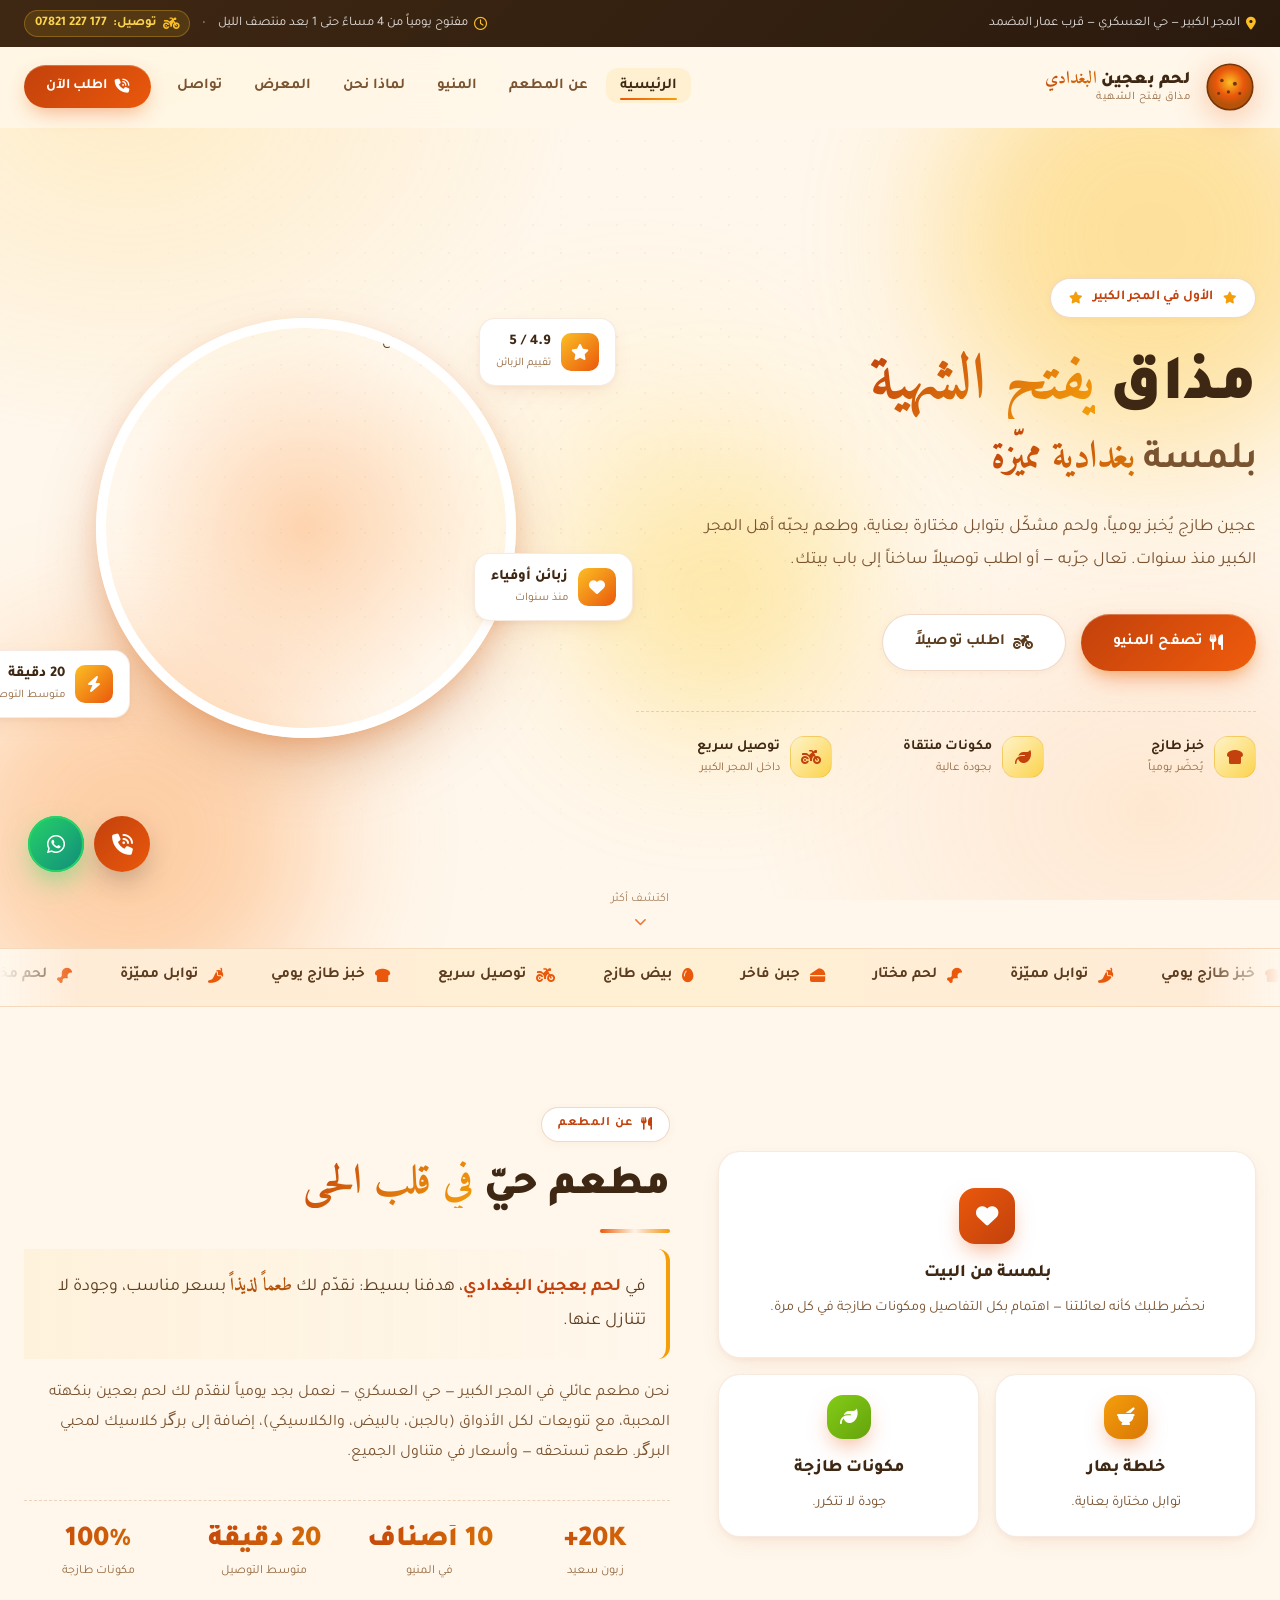
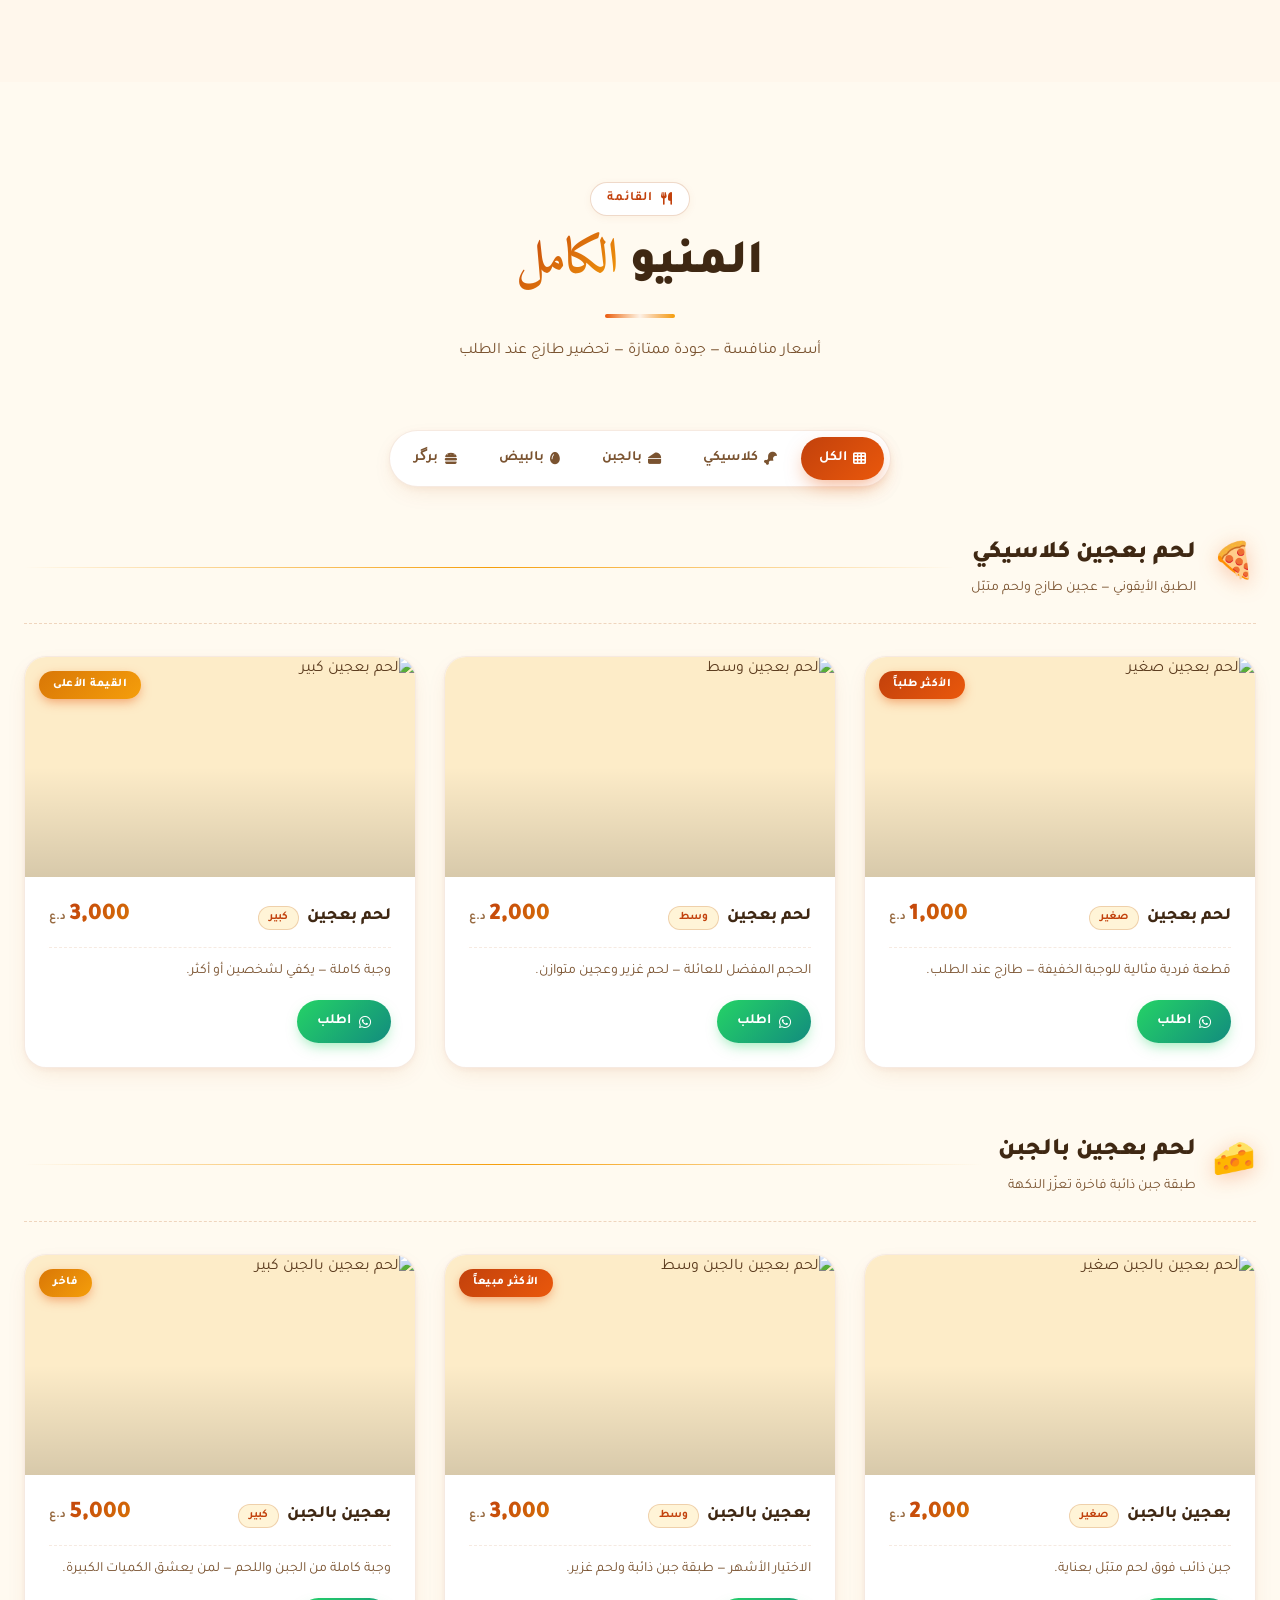
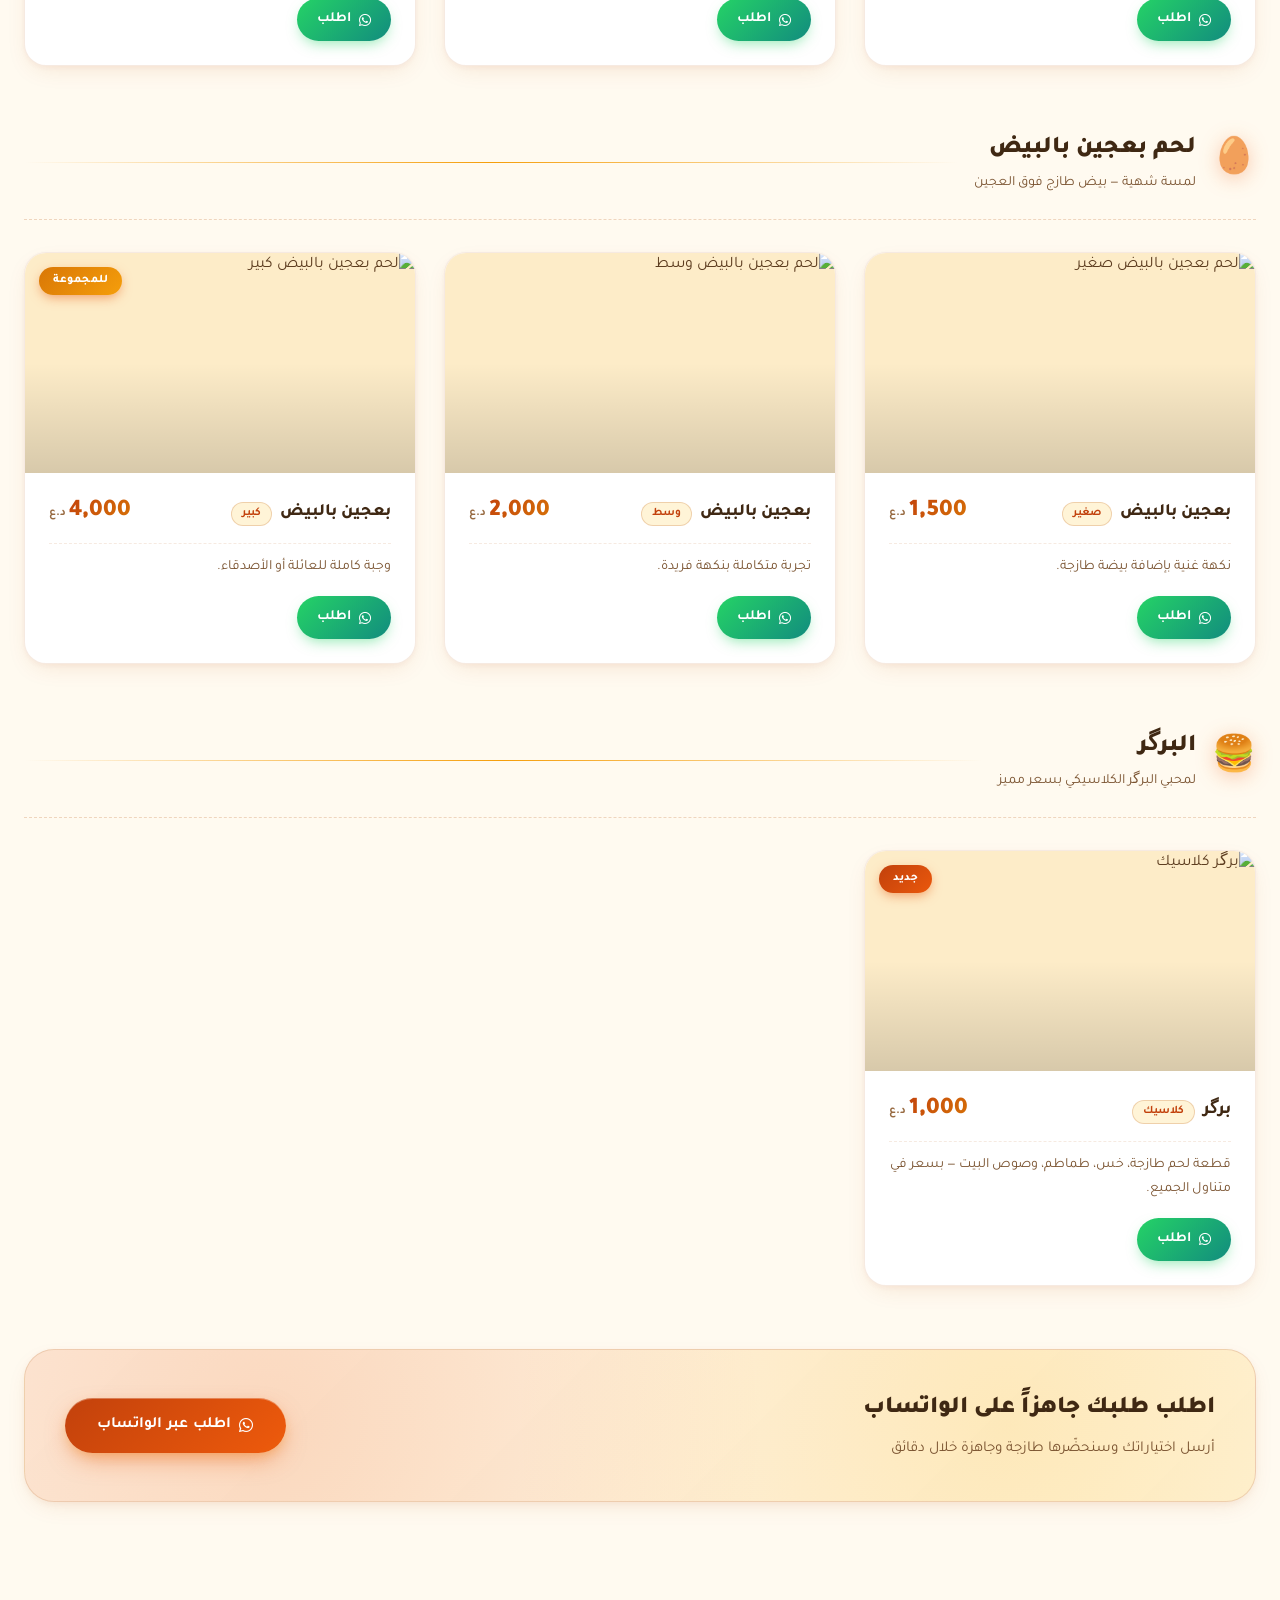
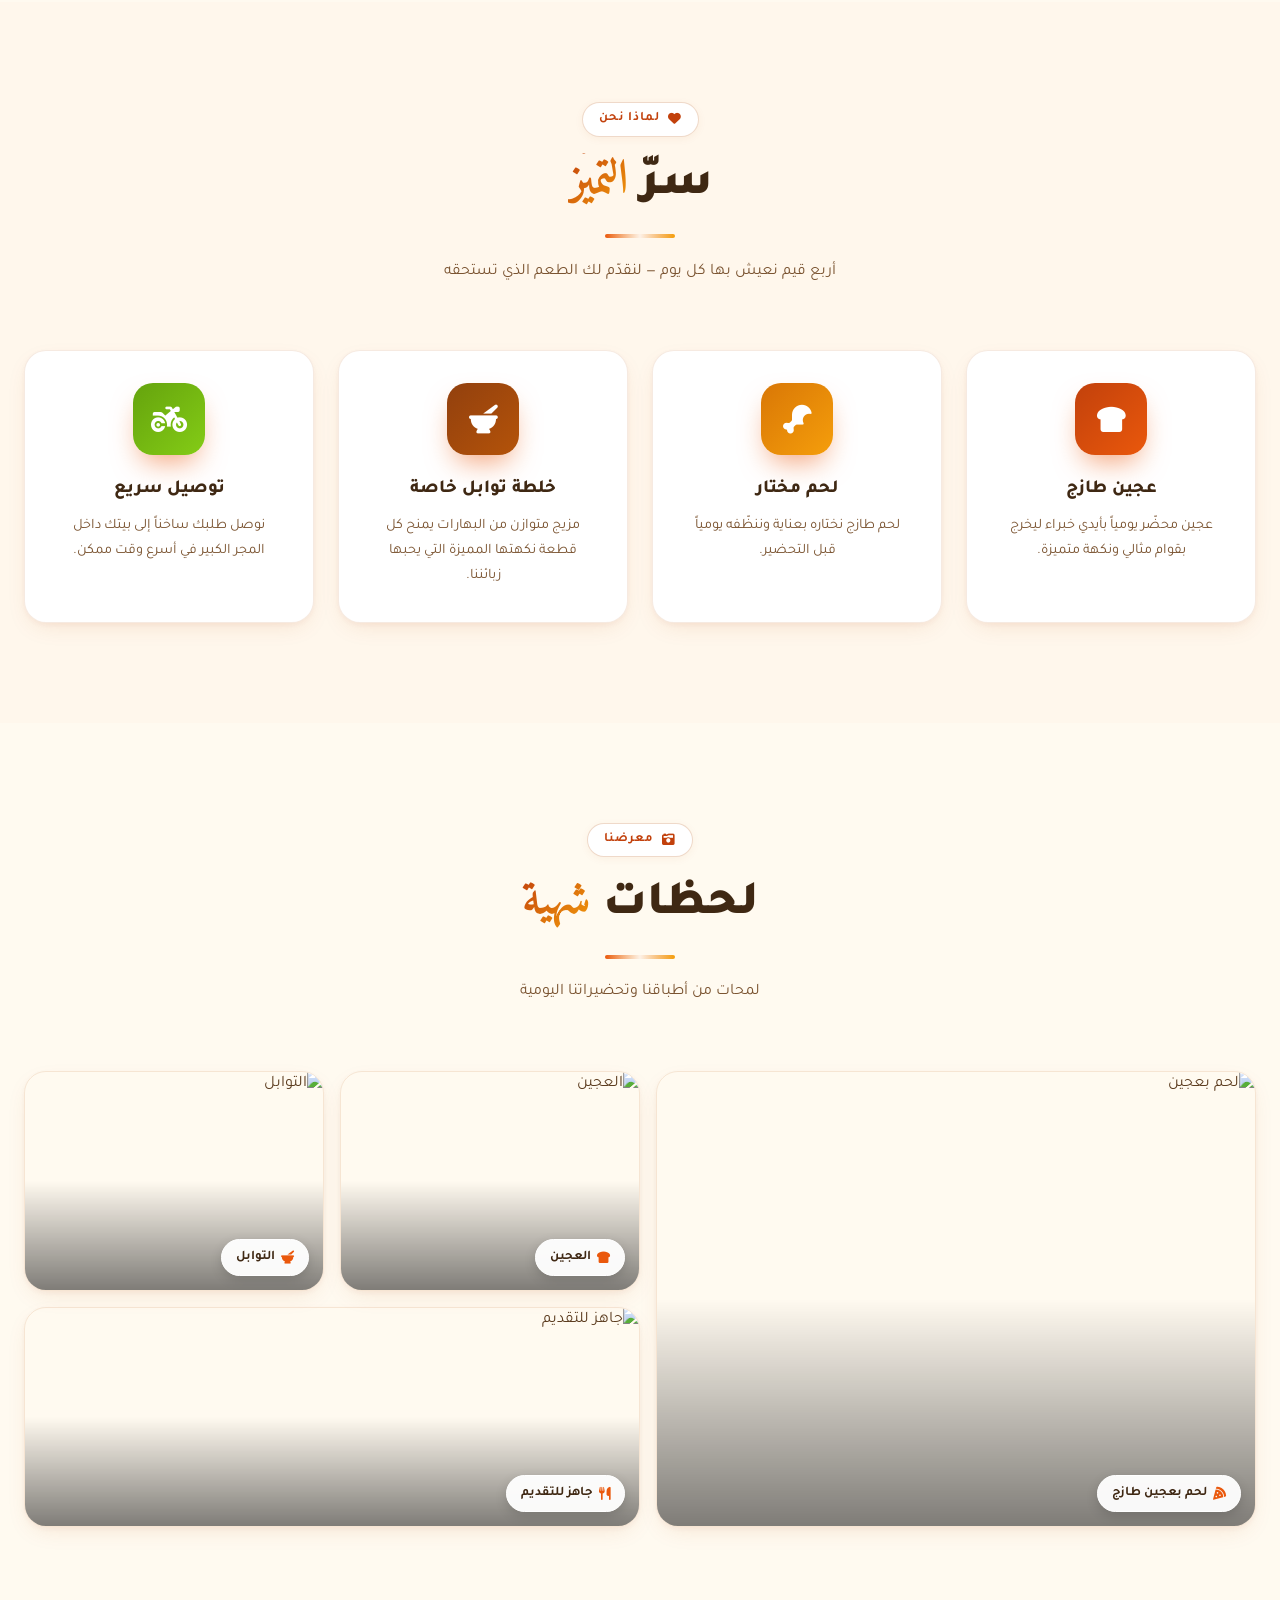
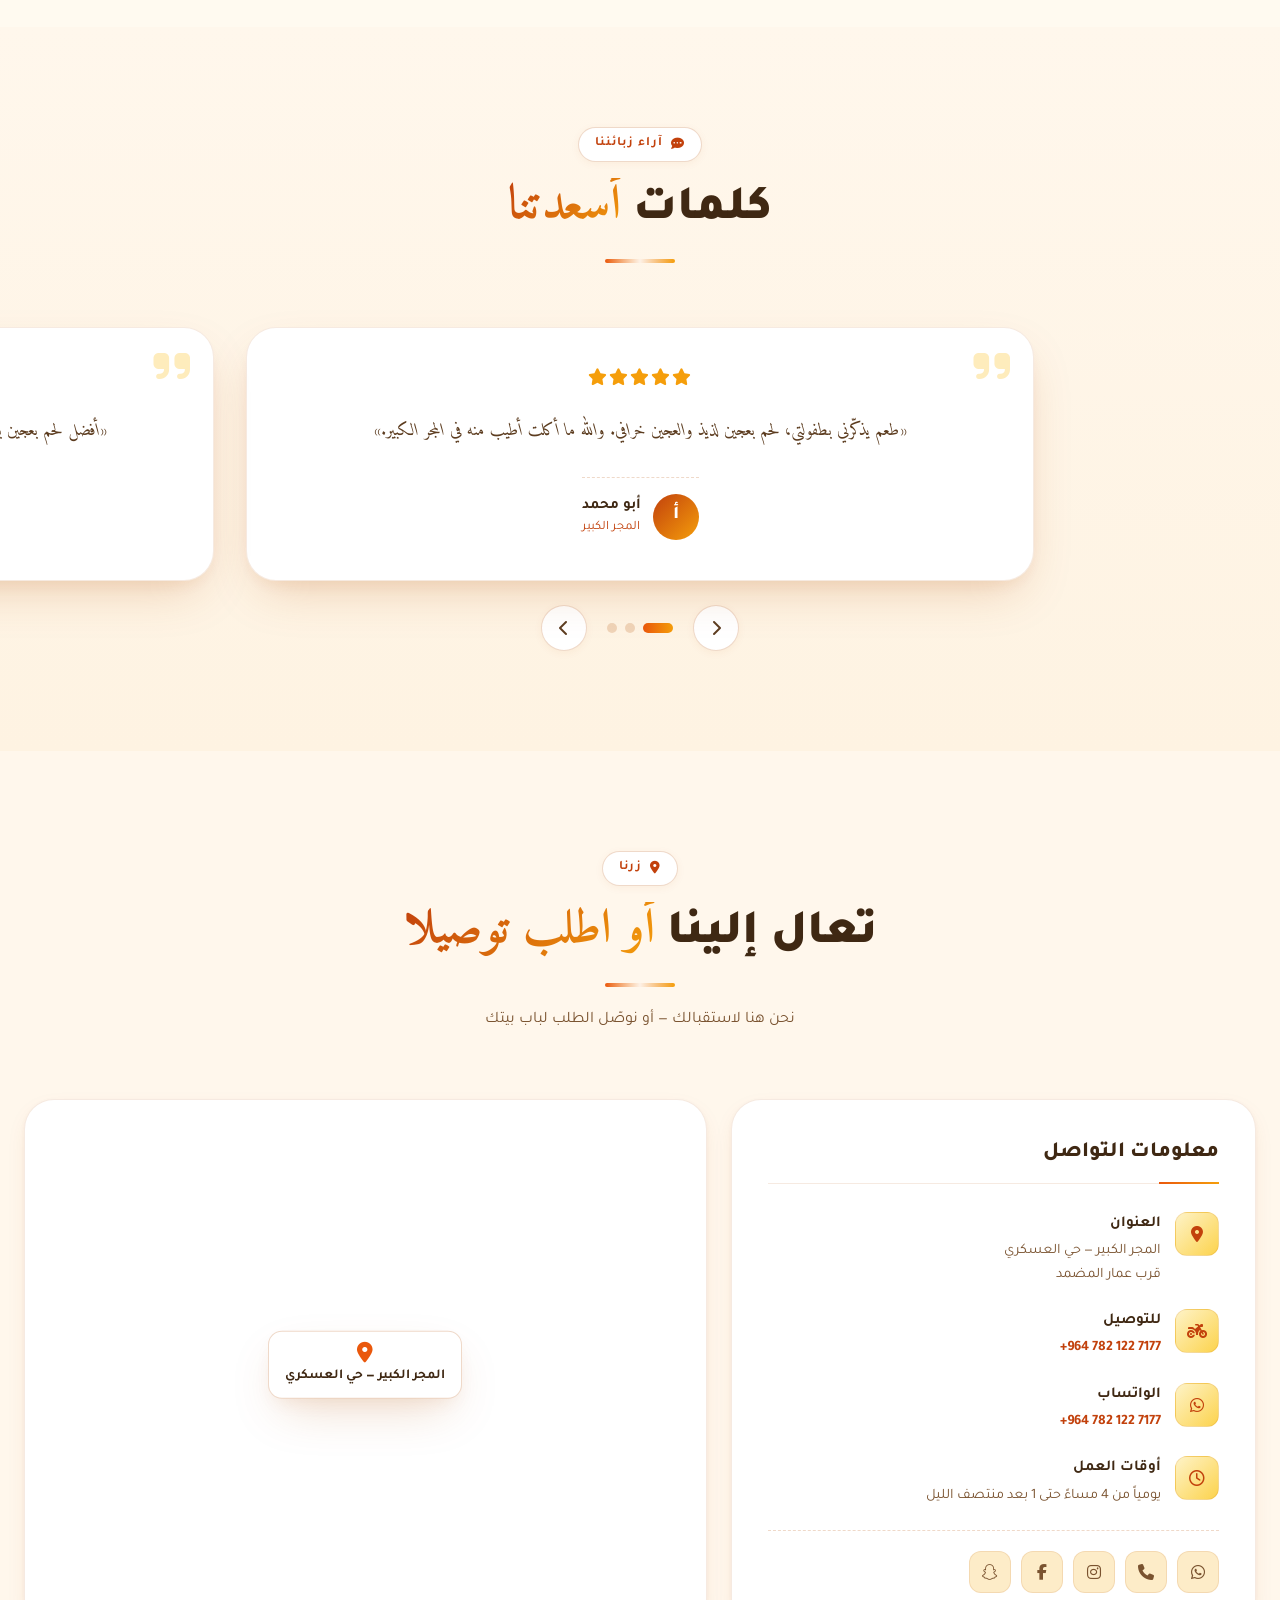
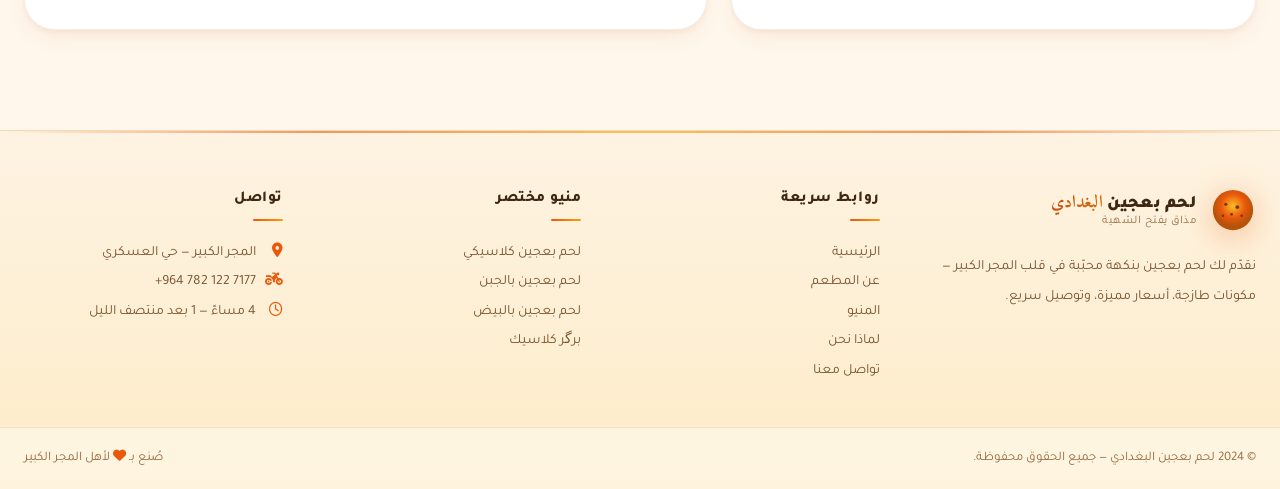
==== commit 40937fbf: "redesign: bright warm theme with real food images - Complete color palette overhaul: cream + warm go" ====
--- a/lahm-bi-ajeen-baghdadi/index.html
+++ b/lahm-bi-ajeen-baghdadi/index.html
@@ -3,15 +3,15 @@
 <head>
   <meta charset="UTF-8" />
   <meta name="viewport" content="width=device-width, initial-scale=1.0, maximum-scale=5.0" />
-  <meta name="theme-color" content="#1a0f08" />
-  <meta name="description" content="لحم بعجين البغدادي — أصالة بغدادية على الطريقة التقليدية. توصيل سريع في المجر الكبير." />
-  <meta name="keywords" content="لحم بعجين, البغدادي, المجر الكبير, ميسان, توصيل, مخبوزات, بركر" />
-  <title>لحم بعجين البغدادي | أصالة الطعم البغدادي في المجر الكبير</title>
+  <meta name="theme-color" content="#fff7ec" />
+  <meta name="description" content="لحم بعجين البغدادي — مذاق يفتح الشهية في المجر الكبير. توصيل سريع ضمن حي العسكري والمناطق المجاورة." />
+  <meta name="keywords" content="لحم بعجين, البغدادي, المجر الكبير, ميسان, توصيل, بركر" />
+  <title>لحم بعجين البغدادي | مذاق يفتح الشهية — المجر الكبير</title>
 
   <!-- Fonts -->
   <link rel="preconnect" href="https://fonts.googleapis.com" />
   <link rel="preconnect" href="https://fonts.gstatic.com" crossorigin />
-  <link href="https://fonts.googleapis.com/css2?family=Tajawal:wght@300;400;500;700;800;900&family=Amiri:wght@400;700&family=Readex+Pro:wght@300;400;600;700&display=swap" rel="stylesheet" />
+  <link href="https://fonts.googleapis.com/css2?family=Tajawal:wght@300;400;500;700;800;900&family=Amiri:wght@400;700&display=swap" rel="stylesheet" />
 
   <!-- Font Awesome -->
   <link rel="stylesheet" href="https://cdnjs.cloudflare.com/ajax/libs/font-awesome/6.5.1/css/all.min.css" />
@@ -20,7 +20,7 @@
   <link rel="stylesheet" href="css/style.css" />
 
   <!-- Favicon -->
-  <link rel="icon" href="data:image/svg+xml,%3Csvg xmlns='http://www.w3.org/2000/svg' viewBox='0 0 64 64'%3E%3Cdefs%3E%3CradialGradient id='g' cx='0.5' cy='0.4'%3E%3Cstop offset='0' stop-color='%23f4b942'/%3E%3Cstop offset='0.6' stop-color='%23c8441b'/%3E%3Cstop offset='1' stop-color='%236b1e0a'/%3E%3C/radialGradient%3E%3C/defs%3E%3Ccircle cx='32' cy='32' r='28' fill='url(%23g)' stroke='%23301405' stroke-width='2'/%3E%3Ccircle cx='22' cy='24' r='2' fill='%23301405'/%3E%3Ccircle cx='38' cy='28' r='2.5' fill='%23301405'/%3E%3Ccircle cx='30' cy='38' r='2' fill='%23301405'/%3E%3Ccircle cx='44' cy='40' r='1.8' fill='%23301405'/%3E%3Ccircle cx='18' cy='40' r='1.8' fill='%23301405'/%3E%3C/svg%3E" />
+  <link rel="icon" href="data:image/svg+xml,%3Csvg xmlns='http://www.w3.org/2000/svg' viewBox='0 0 64 64'%3E%3Cdefs%3E%3CradialGradient id='g' cx='0.5' cy='0.4'%3E%3Cstop offset='0' stop-color='%23fbbf24'/%3E%3Cstop offset='0.6' stop-color='%23ea580c'/%3E%3Cstop offset='1' stop-color='%23b45309'/%3E%3C/radialGradient%3E%3C/defs%3E%3Ccircle cx='32' cy='32' r='28' fill='url(%23g)' stroke='%23783509' stroke-width='2'/%3E%3Ccircle cx='22' cy='24' r='2.2' fill='%23783509'/%3E%3Ccircle cx='38' cy='28' r='2.5' fill='%23783509'/%3E%3Ccircle cx='30' cy='38' r='2' fill='%23783509'/%3E%3Ccircle cx='44' cy='40' r='1.8' fill='%23783509'/%3E%3Ccircle cx='18' cy='40' r='1.8' fill='%23783509'/%3E%3C/svg%3E" />
 </head>
 <body>
 
@@ -50,9 +50,6 @@
   <!-- =============== SCROLL PROGRESS =============== -->
   <div class="scroll-progress" id="scrollProgress"></div>
 
-  <!-- =============== NOISE OVERLAY =============== -->
-  <div class="grain" aria-hidden="true"></div>
-
   <!-- =============== TOP BAR =============== -->
   <div class="top-bar">
     <div class="top-bar-inner">
@@ -60,7 +57,7 @@
         <span class="tb-item"><i class="fas fa-map-marker-alt"></i> المجر الكبير — حي العسكري — قرب عمار المضمد</span>
       </div>
       <div class="tb-group">
-        <span class="tb-item"><i class="far fa-clock"></i> مفتوح يومياً من 4 عصراً حتى 12 ليلاً</span>
+        <span class="tb-item"><i class="far fa-clock"></i> مفتوح يومياً من 4 مساءً حتى 1 بعد منتصف الليل</span>
         <span class="tb-sep">•</span>
         <a href="tel:+9647821227177" class="tb-item tb-hot">
           <i class="fas fa-motorcycle"></i> توصيل: <b dir="ltr">07821 227 177</b>
@@ -77,17 +74,17 @@
           <svg viewBox="0 0 64 64" width="52" height="52" aria-hidden="true">
             <defs>
               <radialGradient id="bgBrand" cx="0.5" cy="0.4">
-                <stop offset="0" stop-color="#f4b942" />
-                <stop offset="0.6" stop-color="#c8441b" />
-                <stop offset="1" stop-color="#6b1e0a" />
+                <stop offset="0" stop-color="#fbbf24" />
+                <stop offset="0.6" stop-color="#ea580c" />
+                <stop offset="1" stop-color="#b45309" />
               </radialGradient>
             </defs>
-            <circle cx="32" cy="32" r="28" fill="url(#bgBrand)" stroke="#2a1409" stroke-width="2" />
-            <circle cx="22" cy="24" r="2" fill="#2a1409" />
-            <circle cx="38" cy="28" r="2.5" fill="#2a1409" />
-            <circle cx="30" cy="38" r="2" fill="#2a1409" />
-            <circle cx="44" cy="40" r="1.8" fill="#2a1409" />
-            <circle cx="18" cy="40" r="1.8" fill="#2a1409" />
+            <circle cx="32" cy="32" r="28" fill="url(#bgBrand)" stroke="#783509" stroke-width="2" />
+            <circle cx="22" cy="24" r="2.2" fill="#783509" />
+            <circle cx="38" cy="28" r="2.5" fill="#783509" />
+            <circle cx="30" cy="38" r="2" fill="#783509" />
+            <circle cx="44" cy="40" r="1.8" fill="#783509" />
+            <circle cx="18" cy="40" r="1.8" fill="#783509" />
           </svg>
           <span class="brand-steam s1"></span>
           <span class="brand-steam s2"></span>
@@ -95,7 +92,7 @@
         </div>
         <div class="brand-text">
           <span class="brand-title">لحم بعجين <em>البغدادي</em></span>
-          <span class="brand-sub">أصالة الطعم البغدادي الأصيل</span>
+          <span class="brand-sub">مذاق يفتح الشهية</span>
         </div>
       </a>
 
@@ -122,11 +119,10 @@
   <!-- =============== HERO =============== -->
   <section class="hero" id="home">
     <div class="hero-bg">
-      <div class="hero-vignette"></div>
-      <div class="hero-smoke smoke-1"></div>
-      <div class="hero-smoke smoke-2"></div>
-      <div class="hero-smoke smoke-3"></div>
-      <div class="hero-sparks"></div>
+      <div class="hero-blob b-1"></div>
+      <div class="hero-blob b-2"></div>
+      <div class="hero-blob b-3"></div>
+      <div class="hero-pattern"></div>
     </div>
 
     <div class="hero-wrap">
@@ -138,14 +134,14 @@
         </div>
 
         <h1 class="hero-title reveal">
-          <span class="h-line-1">طعم <span class="grad-gold">بغداد الأصيل</span></span>
-          <span class="h-line-2">بخبرة <em>الفرن الحجري</em></span>
+          <span class="h-line-1">مذاق <span class="grad-warm">يفتح الشهية</span></span>
+          <span class="h-line-2">بلمسة <em>بغدادية مميّزة</em></span>
         </h1>
 
         <p class="hero-desc reveal">
-          لحم بعجين طازج يُخبز أمامك على الطريقة البغدادية التقليدية،
-          بعجين مختمر بعناية ولحم عراقي مشكّل بالتوابل الأصيلة.
-          تجربة تعيدك إلى أزقة بغداد العريقة — في قلب المجر الكبير.
+          عجين طازج يُخبز يومياً، ولحم مشكّل بتوابل مختارة بعناية،
+          وطعم يحبّه أهل المجر الكبير منذ سنوات.
+          تعال جرّبه — أو اطلب توصيلاً ساخناً إلى باب بيتك.
         </p>
 
         <div class="hero-cta reveal">
@@ -160,17 +156,17 @@
 
         <div class="hero-meta reveal">
           <div class="meta-item">
-            <i class="fas fa-fire"></i>
+            <i class="fas fa-bread-slice"></i>
             <div>
-              <strong>فرن حجري</strong>
-              <span>خبز يومي طازج</span>
+              <strong>خبز طازج</strong>
+              <span>يُحضّر يومياً</span>
             </div>
           </div>
           <div class="meta-item">
             <i class="fas fa-leaf"></i>
             <div>
               <strong>مكونات منتقاة</strong>
-              <span>لحم عراقي طازج</span>
+              <span>بجودة عالية</span>
             </div>
           </div>
           <div class="meta-item">
@@ -184,32 +180,12 @@
       </div>
 
       <div class="hero-visual reveal">
-        <!-- Main pizza plate -->
-        <div class="plate-wrap" data-tilt>
-          <div class="plate">
-            <div class="pizza">
-              <div class="crust"></div>
-              <div class="topping"></div>
-              <span class="bit b1"></span>
-              <span class="bit b2"></span>
-              <span class="bit b3"></span>
-              <span class="bit b4"></span>
-              <span class="bit b5"></span>
-              <span class="bit b6"></span>
-              <span class="bit b7"></span>
-              <span class="bit b8"></span>
-              <span class="green g1"></span>
-              <span class="green g2"></span>
-              <span class="green g3"></span>
-              <span class="shine"></span>
-            </div>
-          </div>
-          <div class="plate-steam p1"></div>
-          <div class="plate-steam p2"></div>
-          <div class="plate-steam p3"></div>
-        </div>
-
-        <!-- Floating chips -->
+        <div class="hero-photo" data-tilt>
+          <img src="https://images.unsplash.com/photo-1565299624946-b28f40a0ae38?auto=format&fit=crop&w=900&q=80"
+               alt="لحم بعجين طازج" loading="eager" />
+          <div class="hero-photo-glow"></div>
+        </div>
+
         <div class="chip chip-1">
           <i class="fas fa-star"></i>
           <div>
@@ -227,10 +203,10 @@
         </div>
 
         <div class="chip chip-3">
-          <i class="fas fa-award"></i>
+          <i class="fas fa-heart"></i>
           <div>
-            <strong>+10 سنوات</strong>
-            <small>خبرة في الصنعة</small>
+            <strong>زبائن أوفياء</strong>
+            <small>منذ سنوات</small>
           </div>
         </div>
       </div>
@@ -245,77 +221,71 @@
   <!-- =============== MARQUEE =============== -->
   <div class="marquee">
     <div class="marquee-track">
-      <span><i class="fas fa-fire"></i> فرن حجري أصيل</span>
-      <span><i class="fas fa-wheat-awn"></i> عجين طازج يومي</span>
-      <span><i class="fas fa-pepper-hot"></i> توابل بغدادية</span>
-      <span><i class="fas fa-drumstick-bite"></i> لحم عراقي مختار</span>
+      <span><i class="fas fa-bread-slice"></i> خبز طازج يومي</span>
+      <span><i class="fas fa-pepper-hot"></i> توابل مميّزة</span>
+      <span><i class="fas fa-drumstick-bite"></i> لحم مختار</span>
       <span><i class="fas fa-cheese"></i> جبن فاخر</span>
+      <span><i class="fas fa-egg"></i> بيض طازج</span>
       <span><i class="fas fa-motorcycle"></i> توصيل سريع</span>
-      <!-- repeat -->
-      <span><i class="fas fa-fire"></i> فرن حجري أصيل</span>
-      <span><i class="fas fa-wheat-awn"></i> عجين طازج يومي</span>
-      <span><i class="fas fa-pepper-hot"></i> توابل بغدادية</span>
-      <span><i class="fas fa-drumstick-bite"></i> لحم عراقي مختار</span>
+      <span><i class="fas fa-bread-slice"></i> خبز طازج يومي</span>
+      <span><i class="fas fa-pepper-hot"></i> توابل مميّزة</span>
+      <span><i class="fas fa-drumstick-bite"></i> لحم مختار</span>
       <span><i class="fas fa-cheese"></i> جبن فاخر</span>
+      <span><i class="fas fa-egg"></i> بيض طازج</span>
       <span><i class="fas fa-motorcycle"></i> توصيل سريع</span>
     </div>
   </div>
 
   <!-- =============== ABOUT =============== -->
   <section class="section section-about" id="about">
-    <div class="section-orbs">
-      <div class="orb o-a"></div>
-      <div class="orb o-b"></div>
-    </div>
-
     <div class="container">
       <div class="about-grid">
         <div class="about-visual reveal">
           <div class="about-card about-card-main" data-tilt>
-            <div class="ac-icon"><i class="fas fa-fire"></i></div>
-            <h3>حكاية الفرن</h3>
-            <p>فرن حجري يعمل على الحطب منذ سنوات، يمنح العجين نكهة الدخان الأصيلة التي لا تجدها إلا عند أهل بغداد.</p>
+            <div class="ac-icon"><i class="fas fa-heart"></i></div>
+            <h3>بلمسة من البيت</h3>
+            <p>نحضّر طلبك كأنه لعائلتنا — اهتمام بكل التفاصيل ومكونات طازجة في كل مرة.</p>
           </div>
           <div class="about-card about-card-side" data-tilt>
             <div class="ac-icon ac-icon-gold"><i class="fas fa-mortar-pestle"></i></div>
-            <h3>خلطة البهار</h3>
-            <p>توابل بغدادية سرّية تُطحن يومياً.</p>
+            <h3>خلطة بهار</h3>
+            <p>توابل مختارة بعناية.</p>
           </div>
           <div class="about-card about-card-side" data-tilt>
-            <div class="ac-icon ac-icon-cream"><i class="fas fa-hand-holding-heart"></i></div>
-            <h3>بلمسة حُب</h3>
-            <p>كل قطعة تُصنع كأنها للعائلة.</p>
+            <div class="ac-icon ac-icon-green"><i class="fas fa-leaf"></i></div>
+            <h3>مكونات طازجة</h3>
+            <p>جودة لا تتكرر.</p>
           </div>
         </div>
 
         <div class="about-content reveal">
-          <span class="eyebrow"><i class="fas fa-fire"></i> عن لحم بعجين البغدادي</span>
-          <h2>من قلب <span class="grad-gold">بغداد العريقة</span> إلى مائدتك</h2>
+          <span class="eyebrow"><i class="fas fa-utensils"></i> عن المطعم</span>
+          <h2>مطعم حيّ <span class="grad-warm">في قلب الحي</span></h2>
           <div class="divider"></div>
 
           <p class="lead">
-            في <strong>لحم بعجين البغدادي</strong>، لا نقدّم مجرد طعام — نقدّم <em>حكاية</em>.
-            حكاية بغداد القديمة بطعمها وروائحها وذكريات طفولاتنا الدافئة.
+            في <strong>لحم بعجين البغدادي</strong>، هدفنا بسيط:
+            نقدّم لك <em>طعماً لذيذاً</em> بسعر مناسب، وجودة لا تتنازل عنها.
           </p>
 
           <p>
-            بدأنا بحلم بسيط: أن نُبقي طعم البغدادي الأصيل حيّاً في قلب المجر الكبير.
-            اليوم، وبعد سنوات من الخبرة، أصبحت رائحة العجين المختمر وبهار اللحم المشوي
-            علامة لكل مارّ في حي العسكري.
+            نحن مطعم عائلي في المجر الكبير — حي العسكري — نعمل بجد يومياً لنقدّم لك
+            لحم بعجين بنكهته المحببة، مع تنويعات لكل الأذواق (بالجبن، بالبيض، والكلاسيكي)،
+            إضافة إلى برگر كلاسيك لمحبي البرگر. طعم تستحقه — وأسعار في متناول الجميع.
           </p>
 
           <div class="about-stats">
-            <div class="a-stat">
-              <span class="as-num" data-counter="10" data-suffix="+">0</span>
-              <span class="as-lbl">سنوات خبرة</span>
-            </div>
             <div class="a-stat">
               <span class="as-num" data-counter="20" data-suffix="K+">0</span>
               <span class="as-lbl">زبون سعيد</span>
             </div>
             <div class="a-stat">
-              <span class="as-num" data-counter="9" data-suffix=" أنواع">0</span>
-              <span class="as-lbl">من المنيو</span>
+              <span class="as-num" data-counter="10" data-suffix=" أصناف">0</span>
+              <span class="as-lbl">في المنيو</span>
+            </div>
+            <div class="a-stat">
+              <span class="as-num" data-counter="20" data-suffix=" دقيقة">0</span>
+              <span class="as-lbl">متوسط التوصيل</span>
             </div>
             <div class="a-stat">
               <span class="as-num">100%</span>
@@ -329,17 +299,12 @@
 
   <!-- =============== MENU =============== -->
   <section class="section section-menu" id="menu">
-    <div class="section-orbs">
-      <div class="orb o-c"></div>
-      <div class="orb o-d"></div>
-    </div>
-
     <div class="container">
       <div class="section-head reveal">
         <span class="eyebrow"><i class="fas fa-utensils"></i> القائمة</span>
-        <h2>المنيو <span class="grad-gold">الكامل</span></h2>
+        <h2>المنيو <span class="grad-warm">الكامل</span></h2>
         <div class="divider"></div>
-        <p>أسعار منافسة — جودة لا تُضاهى — تحضير لحظي على الفرن الحجري</p>
+        <p>أسعار منافسة — جودة ممتازة — تحضير طازج عند الطلب</p>
       </div>
 
       <!-- Tabs -->
@@ -351,13 +316,13 @@
         <button class="menu-tab" data-tab="burger" role="tab"><i class="fas fa-burger"></i> برگر</button>
       </div>
 
-      <!-- ====== CLASSIC SECTION ====== -->
+      <!-- ====== CLASSIC ====== -->
       <div class="menu-category reveal" data-cat="classic">
         <div class="cat-header">
           <span class="cat-emoji">🍕</span>
           <div>
             <h3>لحم بعجين كلاسيكي</h3>
-            <p>الطبق الأيقوني — عجين طازج ولحم بالتوابل البغدادية</p>
+            <p>الطبق الأيقوني — عجين طازج ولحم متبّل</p>
           </div>
           <span class="cat-line"></span>
         </div>
@@ -366,18 +331,15 @@
           <article class="menu-item" data-tilt data-cat="classic">
             <div class="mi-badge">الأكثر طلباً</div>
             <div class="mi-img">
-              <div class="pizza-mini small">
-                <span class="mini-bit mb1"></span>
-                <span class="mini-bit mb2"></span>
-                <span class="mini-bit mb3"></span>
-              </div>
+              <img src="https://images.unsplash.com/photo-1555072956-7758afb20e8f?auto=format&fit=crop&w=600&q=80"
+                   alt="لحم بعجين صغير" loading="lazy" />
             </div>
             <div class="mi-content">
               <div class="mi-top">
                 <h4>لحم بعجين <span class="size-tag">صغير</span></h4>
                 <span class="mi-price"><span class="price-num">1,000</span><span class="price-cur">د.ع</span></span>
               </div>
-              <p>قطعة فردية مثالية للوجبة الخفيفة — طازج من الفرن.</p>
+              <p>قطعة فردية مثالية للوجبة الخفيفة — طازج عند الطلب.</p>
               <button class="mi-order" data-name="لحم بعجين صغير" data-price="1000">
                 <i class="fab fa-whatsapp"></i> اطلب
               </button>
@@ -386,19 +348,15 @@
 
           <article class="menu-item" data-tilt data-cat="classic">
             <div class="mi-img">
-              <div class="pizza-mini medium">
-                <span class="mini-bit mb1"></span>
-                <span class="mini-bit mb2"></span>
-                <span class="mini-bit mb3"></span>
-                <span class="mini-bit mb4"></span>
-              </div>
+              <img src="https://images.unsplash.com/photo-1590947132387-155cc02f3212?auto=format&fit=crop&w=600&q=80"
+                   alt="لحم بعجين وسط" loading="lazy" />
             </div>
             <div class="mi-content">
               <div class="mi-top">
                 <h4>لحم بعجين <span class="size-tag">وسط</span></h4>
                 <span class="mi-price"><span class="price-num">2,000</span><span class="price-cur">د.ع</span></span>
               </div>
-              <p>الحجم المفضل للعائلة — لحم غزير وعجين مخبوز بعناية.</p>
+              <p>الحجم المفضل للعائلة — لحم غزير وعجين متوازن.</p>
               <button class="mi-order" data-name="لحم بعجين وسط" data-price="2000">
                 <i class="fab fa-whatsapp"></i> اطلب
               </button>
@@ -408,13 +366,8 @@
           <article class="menu-item" data-tilt data-cat="classic">
             <div class="mi-badge mi-badge-gold">القيمة الأعلى</div>
             <div class="mi-img">
-              <div class="pizza-mini large">
-                <span class="mini-bit mb1"></span>
-                <span class="mini-bit mb2"></span>
-                <span class="mini-bit mb3"></span>
-                <span class="mini-bit mb4"></span>
-                <span class="mini-bit mb5"></span>
-              </div>
+              <img src="https://images.unsplash.com/photo-1513104890138-7c749659a591?auto=format&fit=crop&w=600&q=80"
+                   alt="لحم بعجين كبير" loading="lazy" />
             </div>
             <div class="mi-content">
               <div class="mi-top">
@@ -430,13 +383,13 @@
         </div>
       </div>
 
-      <!-- ====== CHEESE SECTION ====== -->
+      <!-- ====== CHEESE ====== -->
       <div class="menu-category reveal" data-cat="cheese">
         <div class="cat-header">
           <span class="cat-emoji">🧀</span>
           <div>
             <h3>لحم بعجين بالجبن</h3>
-            <p>كلاسيكنا مع طبقة جبن ذائبة فاخرة</p>
+            <p>طبقة جبن ذائبة فاخرة تعزّز النكهة</p>
           </div>
           <span class="cat-line"></span>
         </div>
@@ -444,18 +397,15 @@
         <div class="menu-grid">
           <article class="menu-item" data-tilt data-cat="cheese">
             <div class="mi-img">
-              <div class="pizza-mini small with-cheese">
-                <span class="cheese-layer"></span>
-                <span class="mini-bit mb1"></span>
-                <span class="mini-bit mb2"></span>
-              </div>
+              <img src="https://images.unsplash.com/photo-1548369937-47519962c11a?auto=format&fit=crop&w=600&q=80"
+                   alt="لحم بعجين بالجبن صغير" loading="lazy" />
             </div>
             <div class="mi-content">
               <div class="mi-top">
                 <h4>بعجين بالجبن <span class="size-tag">صغير</span></h4>
                 <span class="mi-price"><span class="price-num">2,000</span><span class="price-cur">د.ع</span></span>
               </div>
-              <p>جبن ذائب فاخر فوق لحم البغدادي الأصيل.</p>
+              <p>جبن ذائب فوق لحم متبّل بعناية.</p>
               <button class="mi-order" data-name="لحم بعجين بالجبن صغير" data-price="2000">
                 <i class="fab fa-whatsapp"></i> اطلب
               </button>
@@ -465,19 +415,15 @@
           <article class="menu-item" data-tilt data-cat="cheese">
             <div class="mi-badge">الأكثر مبيعاً</div>
             <div class="mi-img">
-              <div class="pizza-mini medium with-cheese">
-                <span class="cheese-layer"></span>
-                <span class="mini-bit mb1"></span>
-                <span class="mini-bit mb2"></span>
-                <span class="mini-bit mb3"></span>
-              </div>
+              <img src="https://images.unsplash.com/photo-1571407970349-bc81e7e96d47?auto=format&fit=crop&w=600&q=80"
+                   alt="لحم بعجين بالجبن وسط" loading="lazy" />
             </div>
             <div class="mi-content">
               <div class="mi-top">
                 <h4>بعجين بالجبن <span class="size-tag">وسط</span></h4>
                 <span class="mi-price"><span class="price-num">3,000</span><span class="price-cur">د.ع</span></span>
               </div>
-              <p>الاختيار الأكثر شهرة — طبقة جبن ذائبة ولحم غزير.</p>
+              <p>الاختيار الأشهر — طبقة جبن ذائبة ولحم غزير.</p>
               <button class="mi-order" data-name="لحم بعجين بالجبن وسط" data-price="3000">
                 <i class="fab fa-whatsapp"></i> اطلب
               </button>
@@ -487,20 +433,15 @@
           <article class="menu-item" data-tilt data-cat="cheese">
             <div class="mi-badge mi-badge-gold">فاخر</div>
             <div class="mi-img">
-              <div class="pizza-mini large with-cheese">
-                <span class="cheese-layer"></span>
-                <span class="mini-bit mb1"></span>
-                <span class="mini-bit mb2"></span>
-                <span class="mini-bit mb3"></span>
-                <span class="mini-bit mb4"></span>
-              </div>
+              <img src="https://images.unsplash.com/photo-1588315029754-2dd089d39a1a?auto=format&fit=crop&w=600&q=80"
+                   alt="لحم بعجين بالجبن كبير" loading="lazy" />
             </div>
             <div class="mi-content">
               <div class="mi-top">
                 <h4>بعجين بالجبن <span class="size-tag">كبير</span></h4>
                 <span class="mi-price"><span class="price-num">5,000</span><span class="price-cur">د.ع</span></span>
               </div>
-              <p>تجربة ملوكية — وجبة كاملة من الجبن واللحم الأصيل.</p>
+              <p>وجبة كاملة من الجبن واللحم — لمن يعشق الكميات الكبيرة.</p>
               <button class="mi-order" data-name="لحم بعجين بالجبن كبير" data-price="5000">
                 <i class="fab fa-whatsapp"></i> اطلب
               </button>
@@ -509,13 +450,13 @@
         </div>
       </div>
 
-      <!-- ====== EGG SECTION ====== -->
+      <!-- ====== EGG ====== -->
       <div class="menu-category reveal" data-cat="egg">
         <div class="cat-header">
           <span class="cat-emoji">🥚</span>
           <div>
             <h3>لحم بعجين بالبيض</h3>
-            <p>لمسة شهية فريدة — بيض طازج فوق العجين</p>
+            <p>لمسة شهية — بيض طازج فوق العجين</p>
           </div>
           <span class="cat-line"></span>
         </div>
@@ -523,18 +464,15 @@
         <div class="menu-grid">
           <article class="menu-item" data-tilt data-cat="egg">
             <div class="mi-img">
-              <div class="pizza-mini small with-egg">
-                <span class="egg-yolk"></span>
-                <span class="mini-bit mb1"></span>
-                <span class="mini-bit mb2"></span>
-              </div>
+              <img src="https://images.unsplash.com/photo-1506354666786-959d6d497f1a?auto=format&fit=crop&w=600&q=80"
+                   alt="لحم بعجين بالبيض صغير" loading="lazy" />
             </div>
             <div class="mi-content">
               <div class="mi-top">
                 <h4>بعجين بالبيض <span class="size-tag">صغير</span></h4>
                 <span class="mi-price"><span class="price-num">1,500</span><span class="price-cur">د.ع</span></span>
               </div>
-              <p>نكهة غنية بإضافة بيضة طازجة على الفرن.</p>
+              <p>نكهة غنية بإضافة بيضة طازجة.</p>
               <button class="mi-order" data-name="لحم بعجين بالبيض صغير" data-price="1500">
                 <i class="fab fa-whatsapp"></i> اطلب
               </button>
@@ -543,19 +481,15 @@
 
           <article class="menu-item" data-tilt data-cat="egg">
             <div class="mi-img">
-              <div class="pizza-mini medium with-egg">
-                <span class="egg-yolk"></span>
-                <span class="mini-bit mb1"></span>
-                <span class="mini-bit mb2"></span>
-                <span class="mini-bit mb3"></span>
-              </div>
+              <img src="https://images.unsplash.com/photo-1601925260368-ae2f83cf8b7f?auto=format&fit=crop&w=600&q=80"
+                   alt="لحم بعجين بالبيض وسط" loading="lazy" />
             </div>
             <div class="mi-content">
               <div class="mi-top">
                 <h4>بعجين بالبيض <span class="size-tag">وسط</span></h4>
                 <span class="mi-price"><span class="price-num">2,000</span><span class="price-cur">د.ع</span></span>
               </div>
-              <p>تجربة فطور بغدادية متكاملة.</p>
+              <p>تجربة متكاملة بنكهة فريدة.</p>
               <button class="mi-order" data-name="لحم بعجين بالبيض وسط" data-price="2000">
                 <i class="fab fa-whatsapp"></i> اطلب
               </button>
@@ -565,20 +499,15 @@
           <article class="menu-item" data-tilt data-cat="egg">
             <div class="mi-badge mi-badge-gold">للمجموعة</div>
             <div class="mi-img">
-              <div class="pizza-mini large with-egg">
-                <span class="egg-yolk"></span>
-                <span class="mini-bit mb1"></span>
-                <span class="mini-bit mb2"></span>
-                <span class="mini-bit mb3"></span>
-                <span class="mini-bit mb4"></span>
-              </div>
+              <img src="https://images.unsplash.com/photo-1604382355076-af4b0eb60143?auto=format&fit=crop&w=600&q=80"
+                   alt="لحم بعجين بالبيض كبير" loading="lazy" />
             </div>
             <div class="mi-content">
               <div class="mi-top">
                 <h4>بعجين بالبيض <span class="size-tag">كبير</span></h4>
                 <span class="mi-price"><span class="price-num">4,000</span><span class="price-cur">د.ع</span></span>
               </div>
-              <p>وجبة متكاملة للعائلة أو الأصدقاء.</p>
+              <p>وجبة كاملة للعائلة أو الأصدقاء.</p>
               <button class="mi-order" data-name="لحم بعجين بالبيض كبير" data-price="4000">
                 <i class="fab fa-whatsapp"></i> اطلب
               </button>
@@ -587,13 +516,13 @@
         </div>
       </div>
 
-      <!-- ====== BURGER SECTION ====== -->
+      <!-- ====== BURGER ====== -->
       <div class="menu-category reveal" data-cat="burger">
         <div class="cat-header">
           <span class="cat-emoji">🍔</span>
           <div>
             <h3>البرگر</h3>
-            <p>تجربة جانبية لمحبي البرگر الكلاسيكي</p>
+            <p>لمحبي البرگر الكلاسيكي بسعر مميز</p>
           </div>
           <span class="cat-line"></span>
         </div>
@@ -602,19 +531,15 @@
           <article class="menu-item" data-tilt data-cat="burger">
             <div class="mi-badge">جديد</div>
             <div class="mi-img">
-              <div class="burger-mini">
-                <span class="bun-top"></span>
-                <span class="lettuce"></span>
-                <span class="patty"></span>
-                <span class="bun-bottom"></span>
-              </div>
+              <img src="https://images.unsplash.com/photo-1568901346375-23c9450c58cd?auto=format&fit=crop&w=600&q=80"
+                   alt="برگر كلاسيك" loading="lazy" />
             </div>
             <div class="mi-content">
               <div class="mi-top">
                 <h4>برگر <span class="size-tag">كلاسيك</span></h4>
                 <span class="mi-price"><span class="price-num">1,000</span><span class="price-cur">د.ع</span></span>
               </div>
-              <p>قطعة لحم طازجة، خس، طماطم، وصوص البيت — بسعر مميز.</p>
+              <p>قطعة لحم طازجة، خس، طماطم، وصوص البيت — بسعر في متناول الجميع.</p>
               <button class="mi-order" data-name="برگر كلاسيك" data-price="1000">
                 <i class="fab fa-whatsapp"></i> اطلب
               </button>
@@ -623,7 +548,7 @@
         </div>
       </div>
 
-      <!-- Big call to action -->
+      <!-- CTA -->
       <div class="menu-cta reveal">
         <div class="menu-cta-inner">
           <div>
@@ -644,72 +569,68 @@
     <div class="container">
       <div class="section-head reveal">
         <span class="eyebrow"><i class="fas fa-heart"></i> لماذا نحن</span>
-        <h2>سرّ التميّز <span class="grad-gold">في كل قطعة</span></h2>
+        <h2>سرّ <span class="grad-warm">التميّز</span></h2>
         <div class="divider"></div>
-        <p>أربع قيم نعيش بها كل يوم — لنقدّم لك الطعم الأصيل كما يجب أن يكون</p>
+        <p>أربع قيم نعيش بها كل يوم — لنقدّم لك الطعم الذي تستحقه</p>
       </div>
 
       <div class="features-grid">
         <article class="feature-card reveal" data-tilt>
-          <div class="fc-icon"><i class="fas fa-fire-flame-curved"></i></div>
-          <h3>فرن حجري أصيل</h3>
-          <p>نستخدم الفرن التقليدي على الحطب لنمنح العجين قرمشته ونكهته المميزة.</p>
-          <div class="fc-corner"></div>
+          <div class="fc-icon"><i class="fas fa-bread-slice"></i></div>
+          <h3>عجين طازج</h3>
+          <p>عجين محضّر يومياً بأيدي خبراء ليخرج بقوام مثالي ونكهة متميزة.</p>
         </article>
 
         <article class="feature-card reveal" data-tilt>
-          <div class="fc-icon"><i class="fas fa-wheat-awn"></i></div>
-          <h3>عجين طازج يومياً</h3>
-          <p>نُخمّر العجين يومياً بأيدي خبراء ليخرج ذهبياً مقرمشاً من الداخل طرياً.</p>
-          <div class="fc-corner"></div>
+          <div class="fc-icon"><i class="fas fa-drumstick-bite"></i></div>
+          <h3>لحم مختار</h3>
+          <p>لحم طازج نختاره بعناية وننظّفه يومياً قبل التحضير.</p>
         </article>
 
         <article class="feature-card reveal" data-tilt>
           <div class="fc-icon"><i class="fas fa-mortar-pestle"></i></div>
-          <h3>توابل بغدادية</h3>
-          <p>مزيج سرّي من البهارات المطحونة محلياً يمنح اللحم نكهته الأسطورية.</p>
-          <div class="fc-corner"></div>
+          <h3>خلطة توابل خاصة</h3>
+          <p>مزيج متوازن من البهارات يمنح كل قطعة نكهتها المميزة التي يحبها زبائننا.</p>
         </article>
 
         <article class="feature-card reveal" data-tilt>
           <div class="fc-icon"><i class="fas fa-motorcycle"></i></div>
           <h3>توصيل سريع</h3>
-          <p>نوصل طلبك ساخناً إلى بيتك داخل المجر الكبير — في أسرع وقت ممكن.</p>
-          <div class="fc-corner"></div>
+          <p>نوصل طلبك ساخناً إلى بيتك داخل المجر الكبير في أسرع وقت ممكن.</p>
         </article>
       </div>
     </div>
   </section>
 
-  <!-- =============== GALLERY / MOMENTS =============== -->
+  <!-- =============== GALLERY =============== -->
   <section class="section section-gallery" id="gallery">
     <div class="container">
       <div class="section-head reveal">
-        <span class="eyebrow"><i class="fas fa-camera-retro"></i> من المطبخ</span>
-        <h2>لحظات <span class="grad-gold">شهية</span></h2>
+        <span class="eyebrow"><i class="fas fa-camera-retro"></i> معرضنا</span>
+        <h2>لحظات <span class="grad-warm">شهية</span></h2>
         <div class="divider"></div>
-        <p>عين على الفرن — لمحات يومية من ورشتنا البغدادية</p>
+        <p>لمحات من أطباقنا وتحضيراتنا اليومية</p>
       </div>
 
       <div class="gallery-grid reveal">
         <div class="gal-item gal-a" data-tilt>
-          <div class="gal-visual gv-oven">
-            <span class="flame f1"></span>
-            <span class="flame f2"></span>
-            <span class="flame f3"></span>
-          </div>
-          <div class="gal-label"><i class="fas fa-fire"></i> الفرن الحجري</div>
+          <img src="https://images.unsplash.com/photo-1513104890138-7c749659a591?auto=format&fit=crop&w=900&q=80"
+               alt="لحم بعجين" loading="lazy" />
+          <div class="gal-label"><i class="fas fa-pizza-slice"></i> لحم بعجين طازج</div>
         </div>
         <div class="gal-item gal-b" data-tilt>
-          <div class="gal-visual gv-dough"></div>
-          <div class="gal-label"><i class="fas fa-wheat-awn"></i> العجين الطازج</div>
+          <img src="https://images.unsplash.com/photo-1594007654729-407eedc4be65?auto=format&fit=crop&w=600&q=80"
+               alt="العجين" loading="lazy" />
+          <div class="gal-label"><i class="fas fa-bread-slice"></i> العجين</div>
         </div>
         <div class="gal-item gal-c" data-tilt>
-          <div class="gal-visual gv-spice"></div>
-          <div class="gal-label"><i class="fas fa-mortar-pestle"></i> خلطة التوابل</div>
+          <img src="https://images.unsplash.com/photo-1509440159596-0249088772ff?auto=format&fit=crop&w=600&q=80"
+               alt="التوابل" loading="lazy" />
+          <div class="gal-label"><i class="fas fa-mortar-pestle"></i> التوابل</div>
         </div>
         <div class="gal-item gal-d" data-tilt>
-          <div class="gal-visual gv-hot"></div>
+          <img src="https://images.unsplash.com/photo-1585238342024-78d387f4a707?auto=format&fit=crop&w=900&q=80"
+               alt="جاهز للتقديم" loading="lazy" />
           <div class="gal-label"><i class="fas fa-utensils"></i> جاهز للتقديم</div>
         </div>
       </div>
@@ -718,14 +639,10 @@
 
   <!-- =============== TESTIMONIALS =============== -->
   <section class="section section-testi" id="testimonials">
-    <div class="section-orbs">
-      <div class="orb o-e"></div>
-      <div class="orb o-f"></div>
-    </div>
     <div class="container">
       <div class="section-head reveal">
         <span class="eyebrow"><i class="fas fa-comment-dots"></i> آراء زبائننا</span>
-        <h2>كلمات <span class="grad-gold">أسعدتنا</span></h2>
+        <h2>كلمات <span class="grad-warm">أسعدتنا</span></h2>
         <div class="divider"></div>
       </div>
 
@@ -737,7 +654,7 @@
               <div class="testi-stars">
                 <i class="fas fa-star"></i><i class="fas fa-star"></i><i class="fas fa-star"></i><i class="fas fa-star"></i><i class="fas fa-star"></i>
               </div>
-              <p>«طعم يذكّرني بجدتي في بغداد، لحم بعجين أصيل 100٪ والعجين خرافي، والله ما أكلت أطيب منه في المجر الكبير.»</p>
+              <p>«طعم يذكّرني بطفولتي، لحم بعجين لذيذ والعجين خرافي. والله ما أكلت أطيب منه في المجر الكبير.»</p>
               <div class="testi-author">
                 <div class="t-avatar">أ</div>
                 <div>
@@ -753,7 +670,7 @@
               <div class="testi-stars">
                 <i class="fas fa-star"></i><i class="fas fa-star"></i><i class="fas fa-star"></i><i class="fas fa-star"></i><i class="fas fa-star"></i>
               </div>
-              <p>«أفضل لحم بعجين بالمنطقة بلا مبالغة، الجبن ذائب والعجين مقرمش. التوصيل كان أسرع مما توقعت.»</p>
+              <p>«أفضل لحم بعجين بالمنطقة بلا مبالغة، الجبن ذائب والعجين قوامه ممتاز. التوصيل كان أسرع مما توقعت.»</p>
               <div class="testi-author">
                 <div class="t-avatar t-av-2">ح</div>
                 <div>
@@ -792,15 +709,10 @@
 
   <!-- =============== CONTACT =============== -->
   <section class="section section-contact" id="contact">
-    <div class="section-orbs">
-      <div class="orb o-g"></div>
-      <div class="orb o-h"></div>
-    </div>
-
     <div class="container">
       <div class="section-head reveal">
         <span class="eyebrow"><i class="fas fa-location-dot"></i> زرنا</span>
-        <h2>تعال إلينا <span class="grad-gold">أو اطلب توصيلاً</span></h2>
+        <h2>تعال إلينا <span class="grad-warm">أو اطلب توصيلاً</span></h2>
         <div class="divider"></div>
         <p>نحن هنا لاستقبالك — أو نوصّل الطلب لباب بيتك</p>
       </div>
@@ -837,7 +749,7 @@
             <div class="c-icon"><i class="far fa-clock"></i></div>
             <div>
               <h4>أوقات العمل</h4>
-              <p>يومياً من 4 عصراً حتى 12 ليلاً</p>
+              <p>يومياً من 4 مساءً حتى 1 بعد منتصف الليل</p>
             </div>
           </div>
 
@@ -874,25 +786,25 @@
             <svg viewBox="0 0 64 64" width="46" height="46" aria-hidden="true">
               <defs>
                 <radialGradient id="ftBrand" cx="0.5" cy="0.4">
-                  <stop offset="0" stop-color="#f4b942" />
-                  <stop offset="0.6" stop-color="#c8441b" />
-                  <stop offset="1" stop-color="#6b1e0a" />
+                  <stop offset="0" stop-color="#fbbf24" />
+                  <stop offset="0.6" stop-color="#ea580c" />
+                  <stop offset="1" stop-color="#b45309" />
                 </radialGradient>
               </defs>
               <circle cx="32" cy="32" r="28" fill="url(#ftBrand)" />
-              <circle cx="22" cy="24" r="2" fill="#2a1409" />
-              <circle cx="38" cy="28" r="2.5" fill="#2a1409" />
-              <circle cx="30" cy="38" r="2" fill="#2a1409" />
-              <circle cx="44" cy="40" r="1.8" fill="#2a1409" />
-              <circle cx="18" cy="40" r="1.8" fill="#2a1409" />
+              <circle cx="22" cy="24" r="2.2" fill="#783509" />
+              <circle cx="38" cy="28" r="2.5" fill="#783509" />
+              <circle cx="30" cy="38" r="2" fill="#783509" />
+              <circle cx="44" cy="40" r="1.8" fill="#783509" />
+              <circle cx="18" cy="40" r="1.8" fill="#783509" />
             </svg>
           </div>
           <div class="brand-text">
             <span class="brand-title">لحم بعجين <em>البغدادي</em></span>
-            <span class="brand-sub">أصالة الطعم البغدادي</span>
-          </div>
-        </div>
-        <p>فرن حجري، عجين طازج، وتوابل بغدادية سرّية — نقدّم لك طعم بغداد الأصيل في قلب المجر الكبير.</p>
+            <span class="brand-sub">مذاق يفتح الشهية</span>
+          </div>
+        </div>
+        <p>نقدّم لك لحم بعجين بنكهة محبّبة في قلب المجر الكبير — مكونات طازجة، أسعار مميزة، وتوصيل سريع.</p>
       </div>
 
       <div class="footer-col">
@@ -916,14 +828,14 @@
         <h4>تواصل</h4>
         <p><i class="fas fa-location-dot"></i> المجر الكبير — حي العسكري</p>
         <p><i class="fas fa-motorcycle"></i> <span dir="ltr">+964 782 122 7177</span></p>
-        <p><i class="far fa-clock"></i> 4 عصراً — 12 ليلاً</p>
+        <p><i class="far fa-clock"></i> 4 مساءً — 1 بعد منتصف الليل</p>
       </div>
     </div>
 
     <div class="footer-bottom">
       <div class="container footer-bottom-inner">
         <p>© 2024 لحم بعجين البغدادي — جميع الحقوق محفوظة.</p>
-        <p class="footer-credit">صُنع بـ <i class="fas fa-fire"></i> لأهل المجر الكبير</p>
+        <p class="footer-credit">صُنع بـ <i class="fas fa-heart"></i> لأهل المجر الكبير</p>
       </div>
     </div>
   </footer>
--- a/lahm-bi-ajeen-baghdadi/css/style.css
+++ b/lahm-bi-ajeen-baghdadi/css/style.css
@@ -1,58 +1,66 @@
 /* =====================================================
-   لحم بعجين البغدادي — Premium Restaurant Website
-   Warm baghdadi palette with oven-fire animations
+   لحم بعجين البغدادي — Bright Warm Restaurant Theme
+   Cream + Warm Gold + Soft Orange — opens appetite
    ===================================================== */
 
-/* ---------- Design Tokens ---------- */
 :root {
-  /* Baghdadi warm palette — earth + fire + gold */
-  --bg-900: #150a04;
-  --bg-800: #1f1209;
-  --bg-700: #2a1a0e;
-  --bg-600: #3a2413;
-
-  --wood-900: #4a2612;
-  --wood-800: #6b3a1d;
-  --wood-700: #8b4a28;
-
-  --fire-700: #9a2a0e;
-  --fire-600: #c8441b;
-  --fire-500: #e85a26;
-  --fire-400: #f47139;
-
-  --gold-700: #b8821a;
-  --gold-600: #d4a030;
-  --gold-500: #f4b942;
-  --gold-400: #fcd37a;
-
-  --cream: #fdf4e3;
-  --cream-dim: #e8d9b6;
-  --cream-muted: #c8b897;
-
-  --ink: #f8ecd4;
-  --ink-muted: #c8b897;
-  --ink-dim: #9a8873;
-
-  /* Glass */
-  --glass-bg: rgba(255, 220, 170, 0.05);
-  --glass-bg-strong: rgba(255, 220, 170, 0.09);
-  --glass-border: rgba(244, 185, 66, 0.18);
-  --glass-border-strong: rgba(244, 185, 66, 0.3);
-  --glass-shadow: 0 24px 60px -20px rgba(0, 0, 0, 0.7),
-                  0 8px 24px -8px rgba(0, 0, 0, 0.5);
+  /* Bright warm palette — cream background, warm accents */
+  --bg: #fff7ec;
+  --bg-soft: #fef3e2;
+  --bg-elevated: #ffffff;
+  --bg-tinted: #fdecc8;
+
+  --surface: #ffffff;
+  --surface-alt: #fffaf0;
+
+  /* Warm accent — appetizing fire + gold */
+  --fire-700: #9a3412;
+  --fire-600: #c2410c;
+  --fire-500: #ea580c;
+  --fire-400: #f97316;
+  --fire-300: #fb923c;
+
+  --gold-700: #b45309;
+  --gold-600: #d97706;
+  --gold-500: #f59e0b;
+  --gold-400: #fbbf24;
+  --gold-300: #fcd34d;
+  --gold-100: #fef3c7;
+
+  --green-600: #65a30d;
+  --green-500: #84cc16;
+
+  /* Neutrals — warm brown text on cream */
+  --ink-900: #3f2813;
+  --ink-800: #5c3c1f;
+  --ink-700: #7a5330;
+  --ink-600: #986b42;
+  --ink-500: #b08766;
+  --ink-400: #c9a98a;
+
+  --line: rgba(180, 83, 9, 0.12);
+  --line-strong: rgba(180, 83, 9, 0.22);
+
+  /* Shadows — warm, soft */
+  --shadow-sm: 0 2px 8px rgba(180, 83, 9, 0.06);
+  --shadow: 0 8px 24px -8px rgba(180, 83, 9, 0.15),
+            0 2px 6px rgba(180, 83, 9, 0.05);
+  --shadow-lg: 0 20px 50px -15px rgba(180, 83, 9, 0.25),
+               0 8px 20px -8px rgba(180, 83, 9, 0.12);
+  --shadow-xl: 0 30px 70px -20px rgba(234, 88, 12, 0.3),
+               0 10px 30px -10px rgba(180, 83, 9, 0.15);
 
   /* Motion */
   --ease-out: cubic-bezier(0.22, 1, 0.36, 1);
   --ease-spring: cubic-bezier(0.34, 1.56, 0.64, 1);
-  --dur: 0.35s;
 
   /* Layout */
   --container: 1280px;
   --nav-h: 80px;
   --r-sm: 10px;
   --r: 16px;
-  --r-lg: 24px;
-  --r-xl: 32px;
+  --r-lg: 22px;
+  --r-xl: 30px;
 }
 
 /* ---------- Reset ---------- */
@@ -63,11 +71,11 @@
 }
 html { scroll-behavior: smooth; -webkit-text-size-adjust: 100%; }
 body {
-  font-family: 'Tajawal', 'Readex Pro', sans-serif;
+  font-family: 'Tajawal', sans-serif;
   direction: rtl;
   text-align: right;
-  background: var(--bg-900);
-  color: var(--ink);
+  background: var(--bg);
+  color: var(--ink-800);
   line-height: 1.6;
   min-height: 100vh;
   overflow-x: hidden;
@@ -84,53 +92,35 @@
   position: fixed;
   inset: 0;
   background:
-    radial-gradient(ellipse 900px 700px at 15% 20%, rgba(200,68,27,0.25) 0%, transparent 60%),
-    radial-gradient(ellipse 800px 600px at 85% 85%, rgba(244,185,66,0.15) 0%, transparent 60%),
-    radial-gradient(ellipse 700px 500px at 50% 50%, rgba(154,42,14,0.12) 0%, transparent 60%),
-    linear-gradient(135deg, var(--bg-900) 0%, #1a0e06 50%, #0f0603 100%);
+    radial-gradient(ellipse 900px 700px at 10% 10%, rgba(251, 191, 36, 0.18) 0%, transparent 50%),
+    radial-gradient(ellipse 800px 600px at 90% 90%, rgba(251, 146, 60, 0.15) 0%, transparent 50%),
+    radial-gradient(ellipse 600px 500px at 50% 50%, rgba(253, 224, 71, 0.08) 0%, transparent 50%);
   pointer-events: none;
   z-index: -2;
-  animation: bgDrift 30s ease-in-out infinite alternate;
 }
 body::after {
   content: '';
   position: fixed;
   inset: 0;
+  background-image:
+    radial-gradient(circle at 1px 1px, rgba(180, 83, 9, 0.06) 1px, transparent 0);
+  background-size: 28px 28px;
   pointer-events: none;
   z-index: -1;
-  background-image:
-    repeating-linear-gradient(45deg, rgba(139,74,40,0.04) 0 2px, transparent 2px 60px);
   mask-image: radial-gradient(ellipse at center, black 30%, transparent 75%);
   -webkit-mask-image: radial-gradient(ellipse at center, black 30%, transparent 75%);
 }
-@keyframes bgDrift {
-  0%   { transform: scale(1) rotate(0);}
-  50%  { transform: scale(1.05) rotate(1deg);}
-  100% { transform: scale(1.02) rotate(-1deg);}
-}
-
-/* Grain */
-.grain {
-  position: fixed;
-  inset: 0;
-  z-index: 9997;
-  pointer-events: none;
-  opacity: 0.05;
-  mix-blend-mode: overlay;
-  background-image: url("data:image/svg+xml,%3Csvg xmlns='http://www.w3.org/2000/svg' width='200' height='200'%3E%3Cfilter id='n'%3E%3CfeTurbulence type='fractalNoise' baseFrequency='0.9' numOctaves='2' stitchTiles='stitch'/%3E%3C/filter%3E%3Crect width='100%25' height='100%25' filter='url(%23n)' opacity='1'/%3E%3C/svg%3E");
-}
 
 /* Scrollbar */
 ::-webkit-scrollbar { width: 10px; }
-::-webkit-scrollbar-track { background: var(--bg-900);}
+::-webkit-scrollbar-track { background: var(--bg); }
 ::-webkit-scrollbar-thumb {
-  background: linear-gradient(180deg, var(--fire-600), var(--gold-500));
+  background: linear-gradient(180deg, var(--fire-500), var(--gold-500));
   border-radius: 10px;
-  border: 2px solid var(--bg-900);
-}
-::selection { background: rgba(244,185,66,0.35); color: white;}
-
-/* Containers */
+  border: 2px solid var(--bg);
+}
+::selection { background: rgba(245, 158, 11, 0.35); color: var(--ink-900); }
+
 .container {
   max-width: var(--container);
   margin: 0 auto;
@@ -145,54 +135,55 @@
 .preloader {
   position: fixed;
   inset: 0;
-  background: var(--bg-900);
+  background: var(--bg);
   z-index: 10000;
   display: flex;
   align-items: center;
   justify-content: center;
   transition: opacity .8s var(--ease-out), visibility .8s var(--ease-out);
 }
-.preloader.hidden { opacity: 0; visibility: hidden; pointer-events: none;}
+.preloader.hidden { opacity: 0; visibility: hidden; pointer-events: none; }
 .preloader::before {
   content: '';
   position: absolute;
   inset: 0;
   background:
-    radial-gradient(circle at 30% 30%, rgba(200,68,27,0.3), transparent 55%),
-    radial-gradient(circle at 70% 70%, rgba(244,185,66,0.2), transparent 55%);
-}
-.preloader-inner { text-align: center; position: relative;}
+    radial-gradient(circle at 30% 30%, rgba(251, 146, 60, 0.2), transparent 55%),
+    radial-gradient(circle at 70% 70%, rgba(251, 191, 36, 0.15), transparent 55%);
+}
+.preloader-inner { text-align: center; position: relative; }
 .preloader-dough {
   display: inline-block;
-  filter: drop-shadow(0 10px 30px rgba(200,68,27,0.5));
+  filter: drop-shadow(0 10px 30px rgba(234, 88, 12, 0.35));
   animation: doughSpin 4s linear infinite;
 }
 .dough-disc {
   width: 90px;
   height: 90px;
   border-radius: 50%;
-  background: radial-gradient(circle at 40% 35%, var(--gold-500), var(--fire-600) 60%, var(--fire-700));
-  position: relative;
-  border: 2px solid var(--wood-800);
+  background: radial-gradient(circle at 40% 35%, var(--gold-400), var(--fire-500) 60%, var(--gold-700));
+  position: relative;
+  border: 3px solid #9a3412;
+  box-shadow: inset 0 4px 10px rgba(255,255,255,0.25);
 }
 .dough-disc::after {
   content: '';
   position: absolute;
   inset: 8px;
   border-radius: 50%;
-  background: radial-gradient(circle at 50% 40%, rgba(60,20,5,0.6), transparent 60%);
-}
-.seed { position: absolute; width: 6px; height: 6px; background: #301405; border-radius: 50%;}
+  background: radial-gradient(circle at 50% 40%, rgba(120,53,9,0.4), transparent 60%);
+}
+.seed { position: absolute; width: 6px; height: 6px; background: #5c3c1f; border-radius: 50%; }
 .seed.s1 { top: 25%; left: 30%; }
 .seed.s2 { top: 40%; left: 60%; }
 .seed.s3 { top: 60%; left: 35%; }
 .seed.s4 { top: 55%; left: 65%; }
 .seed.s5 { top: 30%; left: 55%; }
-@keyframes doughSpin { to { transform: rotate(360deg); }}
+@keyframes doughSpin { to { transform: rotate(360deg); } }
 
 .preloader-title {
   margin-top: 1.5rem;
-  font-size: 1.3rem;
+  font-size: 1.35rem;
   font-weight: 800;
   letter-spacing: 2px;
   display: flex;
@@ -204,7 +195,7 @@
   display: inline-block;
   opacity: 0;
   animation: letterUp .5s var(--ease-spring) forwards;
-  background: linear-gradient(135deg, var(--cream), var(--gold-400));
+  background: linear-gradient(135deg, var(--fire-600), var(--gold-600));
   -webkit-background-clip: text;
   background-clip: text;
   -webkit-text-fill-color: transparent;
@@ -228,29 +219,28 @@
 .preloader-title span:nth-child(18) { animation-delay: .93s; }
 
 @keyframes letterUp {
-  0%   { opacity: 0; transform: translateY(15px);}
-  100% { opacity: 1; transform: translateY(0);}
+  0%   { opacity: 0; transform: translateY(15px); }
+  100% { opacity: 1; transform: translateY(0); }
 }
 
 .preloader-bar {
   width: 220px;
   height: 3px;
-  background: rgba(244,185,66,0.15);
+  background: rgba(180, 83, 9, 0.12);
   border-radius: 3px;
   margin: 2rem auto 0;
   overflow: hidden;
-  position: relative;
 }
 .preloader-bar-fill {
   position: absolute;
   inset: 0;
   width: 0;
-  background: linear-gradient(90deg, var(--fire-500), var(--gold-400));
+  background: linear-gradient(90deg, var(--fire-500), var(--gold-500));
   border-radius: 3px;
   animation: barFill 1.8s var(--ease-out) forwards;
-  box-shadow: 0 0 15px rgba(244,185,66,0.6);
-}
-@keyframes barFill { to { width: 100%; }}
+  box-shadow: 0 0 15px rgba(251, 146, 60, 0.6);
+}
+@keyframes barFill { to { width: 100%; } }
 
 /* =====================================================
    SCROLL PROGRESS
@@ -268,22 +258,21 @@
   top: 0; right: 0;
   height: 100%;
   width: var(--progress, 0%);
-  background: linear-gradient(90deg, var(--fire-500), var(--gold-400), var(--fire-500));
+  background: linear-gradient(90deg, var(--fire-500), var(--gold-500), var(--fire-500));
   background-size: 200% 100%;
-  box-shadow: 0 0 15px rgba(244,185,66,0.6);
+  box-shadow: 0 0 12px rgba(251, 146, 60, 0.6);
   animation: progressShine 3s linear infinite;
   transition: width .1s linear;
 }
-@keyframes progressShine { to { background-position: -200% 0; }}
+@keyframes progressShine { to { background-position: -200% 0; } }
 
 /* =====================================================
    TOP BAR
    ===================================================== */
 .top-bar {
-  background: rgba(0,0,0,0.4);
-  border-bottom: 1px solid rgba(244,185,66,0.12);
+  background: linear-gradient(135deg, var(--ink-900), #2a1a0e);
+  color: var(--gold-100);
   font-size: 0.82rem;
-  color: var(--cream-muted);
   position: relative;
   z-index: 99;
 }
@@ -297,20 +286,20 @@
   flex-wrap: wrap;
   gap: 1rem;
 }
-.tb-group { display: flex; align-items: center; gap: 12px; flex-wrap: wrap;}
-.tb-item { display: inline-flex; align-items: center; gap: 6px; transition: color .3s;}
-.tb-item i { color: var(--gold-500);}
-.tb-item:hover { color: white;}
-.tb-sep { opacity: .4;}
+.tb-group { display: flex; align-items: center; gap: 12px; flex-wrap: wrap; }
+.tb-item { display: inline-flex; align-items: center; gap: 6px; transition: color .3s; color: rgba(255,255,255,0.85); }
+.tb-item i { color: var(--gold-400); }
+.tb-item:hover { color: white; }
+.tb-sep { opacity: .4; }
 .tb-hot {
-  color: var(--gold-400);
+  color: var(--gold-300);
   font-weight: 700;
   padding: 2px 10px;
   border-radius: 20px;
-  background: rgba(244,185,66,0.08);
-  border: 1px solid rgba(244,185,66,0.2);
-}
-.tb-hot:hover { background: rgba(244,185,66,0.15); color: white;}
+  background: rgba(251, 191, 36, 0.12);
+  border: 1px solid rgba(251, 191, 36, 0.3);
+}
+.tb-hot:hover { background: rgba(251, 191, 36, 0.2); color: white; }
 
 /* =====================================================
    NAVBAR
@@ -320,15 +309,17 @@
   top: 0;
   z-index: 100;
   padding: 14px 0;
-  transition: padding .4s var(--ease-out), background .4s, box-shadow .4s;
+  background: rgba(255, 247, 236, 0.85);
+  backdrop-filter: blur(16px) saturate(180%);
+  -webkit-backdrop-filter: blur(16px) saturate(180%);
+  border-bottom: 1px solid transparent;
+  transition: padding .4s var(--ease-out), background .4s, box-shadow .4s, border-color .4s;
 }
 .navbar.scrolled {
   padding: 8px 0;
-  background: rgba(21,10,4,0.88);
-  backdrop-filter: blur(20px) saturate(160%);
-  -webkit-backdrop-filter: blur(20px) saturate(160%);
-  border-bottom: 1px solid rgba(244,185,66,0.15);
-  box-shadow: 0 10px 30px -10px rgba(0,0,0,0.6);
+  background: rgba(255, 247, 236, 0.95);
+  border-bottom-color: var(--line);
+  box-shadow: 0 10px 30px -15px rgba(180, 83, 9, 0.2);
 }
 .nav-container {
   max-width: var(--container);
@@ -349,14 +340,14 @@
 .brand:hover { transform: scale(1.02); }
 .brand-mark {
   position: relative;
-  filter: drop-shadow(0 6px 16px rgba(200,68,27,0.45));
+  filter: drop-shadow(0 6px 16px rgba(234, 88, 12, 0.35));
 }
 .brand-steam {
   position: absolute;
   top: -8px;
   width: 5px;
   height: 16px;
-  background: linear-gradient(to top, rgba(255,255,255,0.35), transparent);
+  background: linear-gradient(to top, rgba(180, 83, 9, 0.3), transparent);
   border-radius: 50%;
   filter: blur(2px);
   opacity: 0;
@@ -366,21 +357,21 @@
 .brand-steam.s2 { left: 22px; animation-delay: .6s; }
 .brand-steam.s3 { left: 30px; animation-delay: 1.2s; }
 @keyframes steamRise {
-  0%   { transform: translateY(8px) scale(0.8); opacity: 0;}
-  30%  { opacity: 0.8;}
-  100% { transform: translateY(-22px) scale(1.6); opacity: 0;}
-}
-
-.brand-text { display: flex; flex-direction: column; line-height: 1.15;}
+  0%   { transform: translateY(8px) scale(0.8); opacity: 0; }
+  30%  { opacity: 0.6; }
+  100% { transform: translateY(-22px) scale(1.6); opacity: 0; }
+}
+
+.brand-text { display: flex; flex-direction: column; line-height: 1.15; }
 .brand-title {
   font-size: 1.1rem;
   font-weight: 900;
-  color: var(--cream);
+  color: var(--ink-900);
   letter-spacing: 0.3px;
 }
 .brand-title em {
   font-style: normal;
-  background: linear-gradient(135deg, var(--gold-500), var(--fire-500));
+  background: linear-gradient(135deg, var(--fire-600), var(--gold-600));
   -webkit-background-clip: text;
   background-clip: text;
   -webkit-text-fill-color: transparent;
@@ -389,7 +380,7 @@
 }
 .brand-sub {
   font-size: 0.72rem;
-  color: var(--ink-dim);
+  color: var(--ink-600);
   letter-spacing: 0.5px;
 }
 
@@ -405,7 +396,7 @@
   border-radius: 12px;
   font-size: 0.94rem;
   font-weight: 600;
-  color: var(--ink-muted);
+  color: var(--ink-700);
   transition: color .3s, background .3s;
 }
 .nav-link::after {
@@ -415,14 +406,14 @@
   right: 14px;
   left: 14px;
   height: 2px;
-  background: linear-gradient(90deg, var(--fire-500), var(--gold-400));
+  background: linear-gradient(90deg, var(--fire-500), var(--gold-500));
   border-radius: 2px;
   transform: scaleX(0);
   transition: transform .4s var(--ease-out);
 }
 .nav-link:hover, .nav-link.active {
-  color: var(--cream);
-  background: rgba(244,185,66,0.06);
+  color: var(--ink-900);
+  background: rgba(251, 191, 36, 0.12);
 }
 .nav-link:hover::after, .nav-link.active::after { transform: scaleX(1); }
 
@@ -436,8 +427,8 @@
   color: white;
   font-weight: 700;
   font-size: 0.9rem;
-  box-shadow: 0 8px 22px -6px rgba(200,68,27,0.55),
-              inset 0 1px 0 rgba(255,255,255,0.25);
+  box-shadow: 0 8px 20px -5px rgba(234, 88, 12, 0.45),
+              inset 0 1px 0 rgba(255, 255, 255, 0.25);
   transition: transform .3s var(--ease-spring), box-shadow .3s;
   margin-right: 8px;
   position: relative;
@@ -454,7 +445,7 @@
 }
 .nav-cta:hover {
   transform: translateY(-2px);
-  box-shadow: 0 14px 30px -6px rgba(244,185,66,0.55);
+  box-shadow: 0 14px 28px -6px rgba(245, 158, 11, 0.55);
 }
 .nav-cta:hover::before { opacity: 1; }
 
@@ -468,7 +459,7 @@
 .menu-toggle span {
   width: 26px;
   height: 2.5px;
-  background: var(--cream);
+  background: var(--ink-900);
   border-radius: 2px;
   transition: transform .4s var(--ease-spring), opacity .3s;
 }
@@ -494,7 +485,6 @@
   overflow: hidden;
   isolation: isolate;
   white-space: nowrap;
-  will-change: transform;
 }
 .btn-content {
   display: inline-flex;
@@ -504,22 +494,22 @@
   z-index: 2;
 }
 .btn-fire {
-  background: linear-gradient(135deg, var(--fire-700), var(--fire-500) 50%, var(--gold-500));
+  background: linear-gradient(135deg, var(--fire-600), var(--fire-500) 50%, var(--gold-500));
   background-size: 200% 100%;
   background-position: 0% 0%;
   color: white;
   box-shadow:
-    0 10px 28px -6px rgba(200,68,27,0.55),
-    0 4px 12px -2px rgba(244,185,66,0.25),
-    inset 0 1px 0 rgba(255,255,255,0.3);
+    0 10px 24px -6px rgba(234, 88, 12, 0.5),
+    0 4px 12px -2px rgba(245, 158, 11, 0.25),
+    inset 0 1px 0 rgba(255, 255, 255, 0.3);
 }
 .btn-fire:hover {
   transform: translateY(-3px);
   background-position: 100% 0%;
   box-shadow:
-    0 18px 40px -6px rgba(244,185,66,0.6),
-    0 6px 16px -2px rgba(200,68,27,0.4),
-    inset 0 1px 0 rgba(255,255,255,0.35);
+    0 18px 36px -6px rgba(245, 158, 11, 0.55),
+    0 6px 16px -2px rgba(234, 88, 12, 0.35),
+    inset 0 1px 0 rgba(255, 255, 255, 0.35);
 }
 .btn-sheen {
   position: absolute;
@@ -527,7 +517,7 @@
   right: -120%;
   width: 60%;
   height: 100%;
-  background: linear-gradient(115deg, transparent, rgba(255,255,255,0.35), transparent);
+  background: linear-gradient(115deg, transparent, rgba(255, 255, 255, 0.4), transparent);
   transform: skewX(-25deg);
   z-index: 1;
   transition: right .8s var(--ease-out);
@@ -535,18 +525,16 @@
 .btn-fire:hover .btn-sheen { right: 150%; }
 
 .btn-ghost {
-  background: var(--glass-bg-strong);
-  backdrop-filter: blur(14px);
-  -webkit-backdrop-filter: blur(14px);
-  border: 1px solid var(--glass-border-strong);
-  color: var(--cream);
-  box-shadow: inset 0 1px 0 rgba(255,255,255,0.12), 0 6px 20px -6px rgba(0,0,0,0.5);
+  background: white;
+  border: 1.5px solid var(--line-strong);
+  color: var(--ink-800);
+  box-shadow: var(--shadow-sm);
 }
 .btn-ghost:hover {
   transform: translateY(-3px);
-  background: rgba(255,220,170,0.15);
-  border-color: var(--gold-500);
-  color: var(--gold-400);
+  border-color: var(--fire-500);
+  color: var(--fire-600);
+  box-shadow: 0 10px 24px -6px rgba(234, 88, 12, 0.25);
 }
 
 /* =====================================================
@@ -562,48 +550,29 @@
   isolation: isolate;
 }
 
-.hero-bg { position: absolute; inset: 0; z-index: -1; overflow: hidden;}
-.hero-vignette {
-  position: absolute;
-  inset: 0;
-  background:
-    radial-gradient(ellipse at center, transparent 30%, rgba(0,0,0,0.5) 100%);
-}
-.hero-smoke {
-  position: absolute;
-  width: 400px;
-  height: 400px;
+.hero-bg { position: absolute; inset: 0; z-index: -1; overflow: hidden; }
+.hero-blob {
+  position: absolute;
   border-radius: 50%;
   filter: blur(70px);
   opacity: 0.4;
-  animation: smokeFloat 20s ease-in-out infinite;
-}
-.smoke-1 { top: -100px; right: -80px; background: var(--fire-600);}
-.smoke-2 { bottom: -100px; left: -80px; background: var(--gold-500); animation-delay: 3s;}
-.smoke-3 { top: 40%; left: 40%; background: var(--fire-700); opacity: 0.3; animation-delay: 6s; width: 300px; height: 300px;}
-@keyframes smokeFloat {
-  0%,100% { transform: translate(0,0) scale(1);}
-  33%     { transform: translate(30px,-30px) scale(1.1);}
-  66%     { transform: translate(-20px,20px) scale(0.95);}
-}
-
-.hero-sparks {
+}
+.hero-blob.b-1 { width: 420px; height: 420px; background: var(--gold-400); top: -100px; right: -80px; animation: blobFloat1 20s ease-in-out infinite; }
+.hero-blob.b-2 { width: 380px; height: 380px; background: var(--fire-300); bottom: -80px; left: -60px; animation: blobFloat2 22s ease-in-out infinite; }
+.hero-blob.b-3 { width: 280px; height: 280px; background: var(--gold-300); top: 40%; left: 45%; animation: blobFloat3 24s ease-in-out infinite; }
+@keyframes blobFloat1 { 0%,100%{transform:translate(0,0) scale(1);} 50%{transform:translate(-30px,40px) scale(1.08);} }
+@keyframes blobFloat2 { 0%,100%{transform:translate(0,0) scale(1);} 50%{transform:translate(40px,-30px) scale(1.06);} }
+@keyframes blobFloat3 { 0%,100%{transform:translate(0,0) scale(1);} 50%{transform:translate(20px,20px) scale(0.95);} }
+
+.hero-pattern {
   position: absolute;
   inset: 0;
   background-image:
-    radial-gradient(circle at 20% 30%, rgba(244,185,66,0.8) 0%, transparent 1px),
-    radial-gradient(circle at 70% 50%, rgba(244,185,66,0.6) 0%, transparent 1px),
-    radial-gradient(circle at 40% 70%, rgba(244,185,66,0.7) 0%, transparent 1px),
-    radial-gradient(circle at 80% 20%, rgba(232,90,38,0.8) 0%, transparent 1px),
-    radial-gradient(circle at 10% 80%, rgba(232,90,38,0.6) 0%, transparent 1px),
-    radial-gradient(circle at 90% 90%, rgba(244,185,66,0.7) 0%, transparent 1px);
-  background-size: 300px 300px, 400px 400px, 350px 350px, 280px 280px, 420px 420px, 360px 360px;
-  animation: sparksMove 15s linear infinite;
-  opacity: 0.6;
-}
-@keyframes sparksMove {
-  0%   { background-position: 0 0, 0 0, 0 0, 0 0, 0 0, 0 0;}
-  100% { background-position: -300px -300px, 400px -400px, -350px 350px, 280px 280px, -420px 420px, 360px -360px;}
+    radial-gradient(circle at 1px 1px, rgba(180, 83, 9, 0.15) 1px, transparent 0);
+  background-size: 40px 40px;
+  mask-image: radial-gradient(ellipse at center, black 0%, transparent 70%);
+  -webkit-mask-image: radial-gradient(ellipse at center, black 0%, transparent 70%);
+  opacity: 0.5;
 }
 
 .hero-wrap {
@@ -625,52 +594,44 @@
   gap: 10px;
   padding: 8px 18px;
   border-radius: 999px;
-  background: linear-gradient(135deg, rgba(244,185,66,0.18), rgba(200,68,27,0.18));
-  border: 1px solid rgba(244,185,66,0.35);
-  color: var(--gold-400);
+  background: white;
+  border: 1px solid var(--line-strong);
+  color: var(--fire-600);
   font-size: 0.85rem;
   font-weight: 700;
   margin-bottom: 1.75rem;
-  backdrop-filter: blur(10px);
-  -webkit-backdrop-filter: blur(10px);
-}
-.hero-ribbon i { font-size: 0.75rem; }
+  box-shadow: var(--shadow-sm);
+}
+.hero-ribbon i { color: var(--gold-500); font-size: 0.75rem; }
 
 .hero-title {
   font-size: clamp(2.3rem, 5vw, 4rem);
   font-weight: 900;
   line-height: 1.15;
-  color: var(--cream);
+  color: var(--ink-900);
   margin-bottom: 1.75rem;
   letter-spacing: -0.5px;
 }
-.h-line-1, .h-line-2 { display: block;}
+.h-line-1, .h-line-2 { display: block; }
 .h-line-2 {
   font-size: clamp(1.5rem, 3vw, 2.4rem);
   font-weight: 600;
-  color: var(--cream-muted);
+  color: var(--ink-700);
   margin-top: 0.6rem;
 }
 .h-line-2 em {
   font-style: normal;
   font-family: 'Amiri', serif;
   font-weight: 700;
-  color: var(--gold-400);
-  position: relative;
-}
-.h-line-2 em::after {
-  content: '';
-  position: absolute;
-  bottom: -4px;
-  right: 0;
-  left: 0;
-  height: 3px;
-  background: linear-gradient(90deg, transparent, var(--fire-500), transparent);
-  border-radius: 3px;
-}
-
-.grad-gold {
-  background: linear-gradient(135deg, var(--gold-500) 0%, var(--fire-400) 100%);
+  background: linear-gradient(135deg, var(--fire-600), var(--gold-600));
+  -webkit-background-clip: text;
+  background-clip: text;
+  -webkit-text-fill-color: transparent;
+  position: relative;
+}
+
+.grad-warm {
+  background: linear-gradient(135deg, var(--fire-600) 0%, var(--gold-500) 100%);
   -webkit-background-clip: text;
   background-clip: text;
   -webkit-text-fill-color: transparent;
@@ -681,7 +642,7 @@
 
 .hero-desc {
   font-size: 1.08rem;
-  color: var(--cream-muted);
+  color: var(--ink-700);
   line-height: 1.9;
   margin-bottom: 2.25rem;
   max-width: 560px;
@@ -699,30 +660,30 @@
   grid-template-columns: repeat(3, 1fr);
   gap: 1rem;
   padding-top: 1.5rem;
-  border-top: 1px solid rgba(244,185,66,0.1);
+  border-top: 1px dashed var(--line-strong);
 }
 .meta-item {
   display: flex;
   align-items: center;
   gap: 10px;
 }
-.meta-item i {
-  width: 40px;
-  height: 40px;
-  border-radius: 12px;
-  background: linear-gradient(135deg, rgba(244,185,66,0.2), rgba(200,68,27,0.15));
+.meta-item > i {
+  width: 42px;
+  height: 42px;
+  border-radius: 14px;
+  background: linear-gradient(135deg, var(--gold-100), var(--gold-300));
   display: flex;
   align-items: center;
   justify-content: center;
-  color: var(--gold-400);
+  color: var(--fire-600);
   font-size: 1rem;
   flex-shrink: 0;
-  border: 1px solid rgba(244,185,66,0.2);
-}
-.meta-item strong { display: block; color: var(--cream); font-size: 0.88rem; font-weight: 700;}
-.meta-item span   { display: block; color: var(--ink-dim); font-size: 0.75rem;}
-
-/* Hero visual — pizza plate */
+  border: 1px solid var(--line);
+}
+.meta-item strong { display: block; color: var(--ink-900); font-size: 0.88rem; font-weight: 700; }
+.meta-item span   { display: block; color: var(--ink-600); font-size: 0.75rem; }
+
+/* Hero visual — photo */
 .hero-visual {
   position: relative;
   height: 100%;
@@ -731,165 +692,77 @@
   align-items: center;
   justify-content: center;
 }
-
-.plate-wrap {
+.hero-photo {
   position: relative;
   width: 420px;
   max-width: 100%;
   aspect-ratio: 1;
+  border-radius: 50%;
+  overflow: hidden;
+  box-shadow:
+    0 30px 70px -15px rgba(180, 83, 9, 0.4),
+    0 10px 30px -8px rgba(234, 88, 12, 0.3);
+  border: 10px solid white;
+  animation: heroPhotoFloat 6s ease-in-out infinite;
   z-index: 2;
 }
-.plate {
+.hero-photo img {
   width: 100%;
   height: 100%;
+  object-fit: cover;
+  transition: transform 1s var(--ease-out);
+}
+.hero-photo:hover img { transform: scale(1.08); }
+.hero-photo-glow {
+  position: absolute;
+  inset: -20px;
   border-radius: 50%;
-  background: radial-gradient(circle at 50% 45%, #e8d9b6, #c8b897 50%, #9a8873);
-  position: relative;
-  box-shadow:
-    0 40px 80px -20px rgba(0,0,0,0.7),
-    inset 0 4px 20px rgba(255,255,255,0.2),
-    inset 0 -8px 30px rgba(0,0,0,0.25);
-  padding: 20px;
-  animation: plateFloat 6s ease-in-out infinite;
-}
-.plate::before {
-  content: '';
-  position: absolute;
-  inset: 14px;
-  border-radius: 50%;
-  border: 2px solid rgba(120,90,60,0.4);
-}
-@keyframes plateFloat {
-  0%,100% { transform: translateY(0) rotate(0);}
-  50%     { transform: translateY(-12px) rotate(2deg);}
-}
-
-.pizza {
-  position: relative;
-  width: 100%;
-  height: 100%;
-  border-radius: 50%;
-  background: radial-gradient(circle at 50% 40%, #f4b942, #c8441b 55%, #8b2e10);
-  overflow: hidden;
-  box-shadow:
-    inset 0 0 30px rgba(0,0,0,0.35),
-    inset 0 4px 10px rgba(255,200,100,0.4);
-}
-.crust {
-  position: absolute;
-  inset: 0;
-  border-radius: 50%;
-  border: 8px solid transparent;
-  box-shadow:
-    inset 0 0 0 8px #a05220,
-    inset 0 0 0 10px #6b2a0f;
-}
-.topping {
-  position: absolute;
-  inset: 18px;
-  border-radius: 50%;
-  background:
-    radial-gradient(ellipse at 30% 35%, rgba(105,40,15,0.6), transparent 40%),
-    radial-gradient(ellipse at 70% 55%, rgba(105,40,15,0.5), transparent 40%),
-    radial-gradient(ellipse at 50% 75%, rgba(105,40,15,0.55), transparent 40%),
-    radial-gradient(ellipse at 20% 70%, rgba(105,40,15,0.5), transparent 40%),
-    radial-gradient(ellipse at 80% 25%, rgba(105,40,15,0.55), transparent 40%);
-}
-.bit {
-  position: absolute;
-  width: 18px;
-  height: 18px;
-  border-radius: 50%;
-  background: radial-gradient(circle at 35% 30%, #7a2e10, #4a1a08);
-  box-shadow: 0 2px 4px rgba(0,0,0,0.4), inset 1px 1px 2px rgba(255,255,255,0.15);
-}
-.b1 { top: 25%; left: 30%; }
-.b2 { top: 20%; left: 55%; width: 14px; height: 14px;}
-.b3 { top: 45%; left: 22%; width: 22px; height: 22px;}
-.b4 { top: 40%; left: 60%; width: 16px; height: 16px;}
-.b5 { top: 65%; left: 38%; width: 20px; height: 20px;}
-.b6 { top: 58%; left: 68%; width: 15px; height: 15px;}
-.b7 { top: 70%; left: 25%; width: 14px; height: 14px;}
-.b8 { top: 30%; left: 72%; width: 16px; height: 16px;}
-.green {
-  position: absolute;
-  width: 10px;
-  height: 4px;
-  background: #4a7c30;
-  border-radius: 50%;
-  transform: rotate(25deg);
-}
-.g1 { top: 35%; left: 45%;}
-.g2 { top: 55%; left: 52%; transform: rotate(-40deg);}
-.g3 { top: 70%; left: 48%; transform: rotate(15deg);}
-
-.shine {
-  position: absolute;
-  top: 12%;
-  left: 20%;
-  width: 40%;
-  height: 25%;
-  background: radial-gradient(ellipse, rgba(255,255,255,0.25), transparent 70%);
-  border-radius: 50%;
-  filter: blur(4px);
-}
-
-/* Plate steam */
-.plate-steam {
-  position: absolute;
-  width: 8px;
-  height: 60px;
-  border-radius: 50%;
-  filter: blur(4px);
-  opacity: 0;
-  background: linear-gradient(to top, rgba(255,255,255,0.5), transparent);
-  animation: plateSteam 3s ease-in-out infinite;
-}
-.plate-steam.p1 { top: 10%; left: 35%; animation-delay: 0s;}
-.plate-steam.p2 { top: 8%;  left: 50%; animation-delay: .8s;}
-.plate-steam.p3 { top: 12%; left: 62%; animation-delay: 1.6s;}
-@keyframes plateSteam {
-  0%   { transform: translateY(20px) scale(0.8); opacity: 0;}
-  30%  { opacity: 0.9;}
-  100% { transform: translateY(-60px) scale(1.5); opacity: 0;}
-}
-
-/* Floating chips */
+  background: radial-gradient(circle, rgba(251, 146, 60, 0.35), transparent 60%);
+  z-index: -1;
+  animation: glowPulse 4s ease-in-out infinite;
+}
+@keyframes heroPhotoFloat {
+  0%,100% { transform: translateY(0) rotate(0); }
+  50%     { transform: translateY(-12px) rotate(1deg); }
+}
+@keyframes glowPulse {
+  0%,100% { transform: scale(1); opacity: 0.6; }
+  50%     { transform: scale(1.08); opacity: 0.9; }
+}
+
 .chip {
   position: absolute;
   display: flex;
   align-items: center;
   gap: 10px;
   padding: 12px 16px;
-  background: rgba(26,10,4,0.85);
-  backdrop-filter: blur(16px) saturate(180%);
-  -webkit-backdrop-filter: blur(16px) saturate(180%);
-  border: 1px solid rgba(244,185,66,0.25);
+  background: white;
+  border: 1px solid var(--line);
   border-radius: 16px;
-  box-shadow: 0 14px 30px -8px rgba(0,0,0,0.6);
+  box-shadow: var(--shadow);
   z-index: 3;
   animation: chipFloat 5s ease-in-out infinite;
 }
-.chip-1 { top: 10%; right: -5%; animation-delay: 0s;}
-.chip-2 { bottom: 15%; left: -10%; animation-delay: 1.2s;}
-.chip-3 { top: 55%; right: -8%; animation-delay: 2.4s;}
-
-.chip i {
-  width: 36px;
-  height: 36px;
+.chip-1 { top: 8%;   right: -5%;  animation-delay: 0s; }
+.chip-2 { bottom: 12%; left: -10%; animation-delay: 1.2s; }
+.chip-3 { top: 55%;  right: -8%;  animation-delay: 2.4s; }
+
+.chip > i {
+  width: 38px;
+  height: 38px;
   border-radius: 10px;
-  background: linear-gradient(135deg, var(--gold-500), var(--fire-500));
+  background: linear-gradient(135deg, var(--gold-400), var(--fire-500));
   display: flex;
   align-items: center;
   justify-content: center;
   color: white;
-  font-size: 0.95rem;
-}
-.chip strong {display: block; color: var(--cream); font-size: 0.92rem; font-weight: 800;}
-.chip small  {display: block; color: var(--ink-dim); font-size: 0.72rem;}
+  font-size: 1rem;
+}
+.chip strong { display: block; color: var(--ink-900); font-size: 0.92rem; font-weight: 800; }
+.chip small  { display: block; color: var(--ink-600); font-size: 0.72rem; }
 @keyframes chipFloat {
-  0%,100% { transform: translateY(0) rotate(-1deg);}
-  50%     { transform: translateY(-10px) rotate(1deg);}
+  0%,100% { transform: translateY(0) rotate(-1deg); }
+  50%     { transform: translateY(-10px) rotate(1deg); }
 }
 
 .scroll-cue {
@@ -902,19 +775,17 @@
   align-items: center;
   gap: 6px;
   font-size: 0.78rem;
-  color: var(--ink-dim);
-  opacity: 0.75;
+  color: var(--ink-600);
+  opacity: 0.8;
   z-index: 2;
-  transition: opacity .3s;
 }
 .scroll-cue i {
   animation: bounceCue 2s ease-in-out infinite;
-  color: var(--gold-500);
-}
-.scroll-cue:hover { opacity: 1;}
+  color: var(--fire-500);
+}
 @keyframes bounceCue {
-  0%,100% { transform: translateY(0);}
-  50%     { transform: translateY(8px);}
+  0%,100% { transform: translateY(0); }
+  50%     { transform: translateY(8px); }
 }
 
 /* =====================================================
@@ -923,11 +794,11 @@
 .marquee {
   overflow: hidden;
   background: linear-gradient(90deg,
-    rgba(200,68,27,0.15),
-    rgba(244,185,66,0.15),
-    rgba(200,68,27,0.15));
-  border-top: 1px solid rgba(244,185,66,0.1);
-  border-bottom: 1px solid rgba(244,185,66,0.1);
+    rgba(251, 146, 60, 0.12),
+    rgba(251, 191, 36, 0.12),
+    rgba(251, 146, 60, 0.12));
+  border-top: 1px solid var(--line);
+  border-bottom: 1px solid var(--line);
   padding: 14px 0;
   position: relative;
   white-space: nowrap;
@@ -940,8 +811,8 @@
   z-index: 2;
   pointer-events: none;
 }
-.marquee::before { right: 0; background: linear-gradient(270deg, var(--bg-900), transparent);}
-.marquee::after  { left: 0;  background: linear-gradient(90deg,  var(--bg-900), transparent);}
+.marquee::before { right: 0; background: linear-gradient(270deg, var(--bg), transparent); }
+.marquee::after  { left: 0;  background: linear-gradient(90deg,  var(--bg), transparent); }
 .marquee-track {
   display: inline-flex;
   gap: 3rem;
@@ -952,11 +823,11 @@
   align-items: center;
   gap: 10px;
   font-size: 0.95rem;
-  font-weight: 600;
-  color: var(--cream-muted);
-}
-.marquee-track span i { color: var(--gold-500);}
-@keyframes marquee { to { transform: translateX(50%);}}
+  font-weight: 700;
+  color: var(--ink-800);
+}
+.marquee-track span i { color: var(--fire-500); }
+@keyframes marquee { to { transform: translateX(50%); } }
 
 /* =====================================================
    SECTIONS
@@ -966,29 +837,8 @@
   padding: 100px 0;
   overflow: hidden;
 }
-.section-orbs {
-  position: absolute;
-  inset: 0;
-  overflow: hidden;
-  pointer-events: none;
-  z-index: 0;
-}
-.orb {
-  position: absolute;
-  border-radius: 50%;
-  filter: blur(70px);
-  opacity: 0.3;
-}
-.o-a { width: 320px; height: 320px; background: var(--fire-600); top: 5%; right: -80px; animation: orbF1 18s ease-in-out infinite;}
-.o-b { width: 280px; height: 280px; background: var(--gold-500); bottom: 10%; left: -60px; animation: orbF2 20s ease-in-out infinite;}
-.o-c { width: 300px; height: 300px; background: var(--fire-500); top: 15%; left: 10%; animation: orbF1 22s ease-in-out infinite;}
-.o-d { width: 250px; height: 250px; background: var(--gold-600); bottom: 5%; right: 10%; animation: orbF2 24s ease-in-out infinite;}
-.o-e { width: 300px; height: 300px; background: var(--fire-700); top: 10%; right: 20%; animation: orbF1 20s ease-in-out infinite;}
-.o-f { width: 260px; height: 260px; background: var(--gold-500); bottom: 15%; left: 5%; animation: orbF2 22s ease-in-out infinite;}
-.o-g { width: 280px; height: 280px; background: var(--fire-600); top: 10%; right: 5%; animation: orbF1 22s ease-in-out infinite;}
-.o-h { width: 260px; height: 260px; background: var(--gold-600); bottom: 8%; left: 10%; animation: orbF2 24s ease-in-out infinite;}
-@keyframes orbF1 { 0%,100%{transform:translate(0,0) scale(1);} 50%{transform:translate(-40px,60px) scale(1.1);} }
-@keyframes orbF2 { 0%,100%{transform:translate(0,0) scale(1);} 50%{transform:translate(50px,-40px) scale(1.08);} }
+.section-menu, .section-gallery { background: var(--surface-alt); }
+.section-testi { background: linear-gradient(180deg, var(--bg), var(--bg-soft)); }
 
 .section-head {
   text-align: center;
@@ -1003,18 +853,19 @@
   gap: 8px;
   padding: 6px 16px;
   border-radius: 999px;
-  background: rgba(244,185,66,0.1);
-  border: 1px solid rgba(244,185,66,0.25);
-  color: var(--gold-400);
+  background: white;
+  border: 1px solid var(--line-strong);
+  color: var(--fire-600);
   font-size: 0.8rem;
   font-weight: 700;
   margin-bottom: 1rem;
   letter-spacing: 1px;
+  box-shadow: var(--shadow-sm);
 }
 .section-head h2 {
   font-size: clamp(2rem, 4.5vw, 3rem);
   font-weight: 900;
-  color: var(--cream);
+  color: var(--ink-900);
   line-height: 1.2;
   margin-bottom: 0.75rem;
 }
@@ -1022,7 +873,7 @@
   width: 70px;
   height: 4px;
   border-radius: 10px;
-  background: linear-gradient(90deg, var(--fire-500), var(--gold-400));
+  background: linear-gradient(90deg, var(--fire-500), var(--gold-500));
   margin: 1.2rem auto;
   position: relative;
   overflow: hidden;
@@ -1031,12 +882,12 @@
   content: '';
   position: absolute;
   inset: 0;
-  background: linear-gradient(90deg, transparent, rgba(255,255,255,0.8), transparent);
+  background: linear-gradient(90deg, transparent, rgba(255, 255, 255, 0.9), transparent);
   animation: dividerShine 2.5s linear infinite;
 }
 @keyframes dividerShine { 0%{transform: translateX(-100%);} 100%{transform: translateX(100%);} }
 .section-head p {
-  color: var(--cream-muted);
+  color: var(--ink-700);
   font-size: 1rem;
   line-height: 1.8;
 }
@@ -1049,39 +900,26 @@
   grid-template-columns: 1fr 1.2fr;
   gap: 3rem;
   align-items: center;
-  position: relative;
-  z-index: 2;
 }
 .about-visual {
   display: grid;
   grid-template-columns: 1fr 1fr;
-  grid-template-rows: auto auto;
   gap: 1rem;
 }
 .about-card {
-  background: var(--glass-bg-strong);
-  backdrop-filter: blur(20px) saturate(160%);
-  -webkit-backdrop-filter: blur(20px) saturate(160%);
-  border: 1px solid var(--glass-border);
+  background: white;
+  border: 1px solid var(--line);
   border-radius: var(--r-lg);
   padding: 1.75rem;
-  position: relative;
-  overflow: hidden;
-  box-shadow: var(--glass-shadow);
-  transition: transform .5s var(--ease-spring), border-color .4s;
-}
-.about-card::before {
-  content: '';
-  position: absolute;
-  top: 0; left: 8%; right: 8%;
-  height: 1px;
-  background: linear-gradient(90deg, transparent, rgba(244,185,66,0.55), transparent);
+  box-shadow: var(--shadow);
+  transition: transform .5s var(--ease-spring), box-shadow .4s, border-color .4s;
 }
 .about-card:hover {
   transform: translateY(-5px);
-  border-color: rgba(244,185,66,0.4);
-}
-.about-card-main { grid-column: 1 / -1; text-align: center; padding: 2.25rem;}
+  box-shadow: var(--shadow-lg);
+  border-color: var(--line-strong);
+}
+.about-card-main { grid-column: 1 / -1; text-align: center; padding: 2.25rem; }
 .ac-icon {
   width: 56px;
   height: 56px;
@@ -1089,50 +927,50 @@
   display: flex;
   align-items: center;
   justify-content: center;
-  background: linear-gradient(135deg, var(--fire-600), var(--fire-500));
+  background: linear-gradient(135deg, var(--fire-500), var(--fire-600));
   color: white;
   font-size: 1.4rem;
   margin: 0 auto 1rem;
-  box-shadow: 0 10px 22px -6px rgba(200,68,27,0.55);
-}
-.ac-icon-gold { background: linear-gradient(135deg, var(--gold-600), var(--gold-500));}
-.ac-icon-cream { background: linear-gradient(135deg, var(--wood-800), var(--wood-700));}
-.about-card h3 { color: var(--cream); font-size: 1.1rem; font-weight: 800; margin-bottom: 0.5rem;}
-.about-card p { color: var(--cream-muted); font-size: 0.9rem; line-height: 1.75;}
-.about-card-side { padding: 1.25rem; text-align: center;}
-.about-card-side .ac-icon { width: 44px; height: 44px; font-size: 1.1rem;}
-
-.about-content .eyebrow { margin-bottom: 1rem;}
-.about-content h2 { font-size: clamp(1.8rem, 4vw, 2.6rem); color: var(--cream); font-weight: 900; line-height: 1.2; margin-bottom: 0.5rem;}
-.about-content .divider { margin: 1rem 0;}
+  box-shadow: 0 10px 22px -6px rgba(234, 88, 12, 0.5);
+}
+.ac-icon-gold { background: linear-gradient(135deg, var(--gold-500), var(--gold-600)); }
+.ac-icon-green { background: linear-gradient(135deg, var(--green-500), var(--green-600)); }
+.about-card h3 { color: var(--ink-900); font-size: 1.1rem; font-weight: 800; margin-bottom: 0.5rem; }
+.about-card p { color: var(--ink-700); font-size: 0.9rem; line-height: 1.75; }
+.about-card-side { padding: 1.25rem; text-align: center; }
+.about-card-side .ac-icon { width: 44px; height: 44px; font-size: 1.1rem; }
+
+.about-content .eyebrow { margin-bottom: 1rem; }
+.about-content h2 { font-size: clamp(1.8rem, 4vw, 2.6rem); color: var(--ink-900); font-weight: 900; line-height: 1.2; margin-bottom: 0.5rem; }
+.about-content .divider { margin: 1rem 0; }
 .about-content .lead {
   font-size: 1.12rem;
-  color: var(--cream);
+  color: var(--ink-800);
   line-height: 1.95;
   margin-bottom: 1.25rem;
   padding: 1.25rem;
-  border-right: 3px solid var(--gold-500);
-  background: rgba(244,185,66,0.05);
+  border-right: 4px solid var(--gold-500);
+  background: linear-gradient(90deg, rgba(251, 191, 36, 0.08), transparent);
   border-radius: 0 12px 12px 0;
 }
-.about-content .lead strong { color: var(--gold-400);}
-.about-content .lead em { font-style: normal; color: var(--fire-400); font-family: 'Amiri', serif; font-weight: 700;}
-.about-content > p { color: var(--cream-muted); line-height: 1.85; margin-bottom: 2rem;}
+.about-content .lead strong { color: var(--fire-600); }
+.about-content .lead em { font-style: normal; color: var(--gold-700); font-family: 'Amiri', serif; font-weight: 700; }
+.about-content > p { color: var(--ink-700); line-height: 1.85; margin-bottom: 2rem; }
 
 .about-stats {
   display: grid;
   grid-template-columns: repeat(4, 1fr);
   gap: 1rem;
   padding-top: 1.5rem;
-  border-top: 1px solid rgba(244,185,66,0.1);
-}
-.a-stat { text-align: center;}
+  border-top: 1px dashed var(--line-strong);
+}
+.a-stat { text-align: center; }
 .as-num {
   display: block;
-  font-size: 2rem;
+  font-size: 1.8rem;
   font-weight: 900;
   line-height: 1.1;
-  background: linear-gradient(135deg, var(--gold-500), var(--fire-500));
+  background: linear-gradient(135deg, var(--fire-600), var(--gold-600));
   -webkit-background-clip: text;
   background-clip: text;
   -webkit-text-fill-color: transparent;
@@ -1140,7 +978,7 @@
 .as-lbl {
   display: block;
   font-size: 0.78rem;
-  color: var(--cream-muted);
+  color: var(--ink-600);
   margin-top: 5px;
 }
 
@@ -1149,18 +987,16 @@
    ===================================================== */
 .menu-tabs {
   display: flex;
-  gap: 8px;
+  gap: 6px;
   justify-content: center;
   flex-wrap: wrap;
   margin: 0 auto 3rem;
   padding: 6px;
-  background: rgba(26,10,4,0.6);
-  backdrop-filter: blur(14px);
-  -webkit-backdrop-filter: blur(14px);
-  border: 1px solid var(--glass-border);
+  background: white;
+  border: 1px solid var(--line);
   border-radius: 999px;
   max-width: fit-content;
-  box-shadow: var(--glass-shadow);
+  box-shadow: var(--shadow);
 }
 .menu-tab {
   display: inline-flex;
@@ -1170,46 +1006,44 @@
   border-radius: 999px;
   font-size: 0.88rem;
   font-weight: 700;
-  color: var(--cream-muted);
+  color: var(--ink-700);
   transition: all .4s var(--ease-spring);
   white-space: nowrap;
 }
-.menu-tab:hover { color: var(--cream);}
+.menu-tab:hover { color: var(--fire-600); }
 .menu-tab.active {
   background: linear-gradient(135deg, var(--fire-600), var(--fire-500));
   color: white;
-  box-shadow: 0 8px 20px -5px rgba(200,68,27,0.55);
-}
-.menu-tab i { font-size: 0.82rem;}
+  box-shadow: 0 8px 20px -5px rgba(234, 88, 12, 0.5);
+}
+.menu-tab i { font-size: 0.82rem; }
 
 .menu-category {
   margin-bottom: 4rem;
-  transition: opacity .5s var(--ease-out), transform .5s var(--ease-out);
-}
-.menu-category.hidden {
-  display: none;
-}
+}
+.menu-category.hidden { display: none; }
+
 .cat-header {
   display: flex;
   align-items: center;
   gap: 16px;
   margin-bottom: 2rem;
   padding-bottom: 1.5rem;
-  border-bottom: 1px dashed rgba(244,185,66,0.25);
+  border-bottom: 1px dashed var(--line-strong);
 }
 .cat-emoji {
   font-size: 2.2rem;
-  filter: drop-shadow(0 4px 10px rgba(200,68,27,0.4));
+  filter: drop-shadow(0 4px 10px rgba(234, 88, 12, 0.3));
 }
 .cat-header h3 {
   font-size: 1.5rem;
   font-weight: 900;
-  color: var(--cream);
+  color: var(--ink-900);
   margin-bottom: 4px;
 }
 .cat-header p {
   font-size: 0.88rem;
-  color: var(--cream-muted);
+  color: var(--ink-700);
 }
 .cat-line {
   flex: 1;
@@ -1220,186 +1054,62 @@
 .menu-grid {
   display: grid;
   grid-template-columns: repeat(auto-fill, minmax(300px, 1fr));
-  gap: 1.5rem;
+  gap: 1.75rem;
 }
 
 .menu-item {
   position: relative;
-  background: linear-gradient(145deg, rgba(42,20,10,0.7), rgba(21,10,4,0.7));
-  backdrop-filter: blur(18px) saturate(160%);
-  -webkit-backdrop-filter: blur(18px) saturate(160%);
-  border: 1px solid rgba(244,185,66,0.15);
+  background: white;
+  border: 1px solid var(--line);
   border-radius: var(--r-lg);
   overflow: hidden;
-  box-shadow: var(--glass-shadow);
-  transition: transform .5s var(--ease-spring), border-color .4s, box-shadow .4s;
-}
-.menu-item::before {
-  content: '';
-  position: absolute;
-  top: 0; left: 10%; right: 10%;
-  height: 1px;
-  background: linear-gradient(90deg, transparent, rgba(244,185,66,0.55), transparent);
-  z-index: 2;
+  box-shadow: var(--shadow);
+  transition: transform .5s var(--ease-spring), box-shadow .4s, border-color .4s;
 }
 .menu-item:hover {
   transform: translateY(-8px);
-  border-color: rgba(244,185,66,0.4);
-  box-shadow: 0 30px 60px -15px rgba(200,68,27,0.3), var(--glass-shadow);
+  box-shadow: var(--shadow-xl);
+  border-color: var(--fire-300);
 }
 
 .mi-badge {
   position: absolute;
   top: 14px;
   left: 14px;
-  padding: 4px 12px;
+  padding: 5px 14px;
   border-radius: 20px;
-  font-size: 0.7rem;
+  font-size: 0.72rem;
   font-weight: 800;
   background: linear-gradient(135deg, var(--fire-600), var(--fire-500));
   color: white;
-  box-shadow: 0 4px 12px -2px rgba(200,68,27,0.6);
+  box-shadow: 0 4px 12px -2px rgba(234, 88, 12, 0.55);
   z-index: 3;
   letter-spacing: 0.5px;
 }
-.mi-badge-gold { background: linear-gradient(135deg, var(--gold-600), var(--gold-500));}
+.mi-badge-gold { background: linear-gradient(135deg, var(--gold-600), var(--gold-500)); }
 
 .mi-img {
-  height: 160px;
-  background: radial-gradient(ellipse at center, rgba(244,185,66,0.15), transparent 70%);
-  display: flex;
-  align-items: center;
-  justify-content: center;
+  height: 220px;
   position: relative;
   overflow: hidden;
-}
-.mi-img::before {
+  background: var(--bg-tinted);
+}
+.mi-img img {
+  width: 100%;
+  height: 100%;
+  object-fit: cover;
+  transition: transform .8s var(--ease-out);
+}
+.menu-item:hover .mi-img img { transform: scale(1.1); }
+.mi-img::after {
   content: '';
   position: absolute;
   inset: 0;
-  background:
-    radial-gradient(circle at 30% 70%, rgba(200,68,27,0.15) 0%, transparent 40%);
-}
-
-/* Pizza mini — CSS illustration */
-.pizza-mini {
-  position: relative;
-  border-radius: 50%;
-  background: radial-gradient(circle at 50% 40%, #f4b942, #c8441b 55%, #8b2e10);
-  box-shadow:
-    inset 0 0 15px rgba(0,0,0,0.3),
-    inset 0 2px 6px rgba(255,200,100,0.35),
-    0 12px 24px -6px rgba(0,0,0,0.5);
-  border: 4px solid #a05220;
-  outline: 3px solid #6b2a0f;
-  outline-offset: -7px;
-  transition: transform .5s var(--ease-spring);
-}
-.menu-item:hover .pizza-mini { transform: rotate(12deg) scale(1.05); }
-
-.pizza-mini.small { width: 90px; height: 90px;}
-.pizza-mini.medium { width: 110px; height: 110px;}
-.pizza-mini.large { width: 130px; height: 130px;}
-
-.mini-bit {
-  position: absolute;
-  border-radius: 50%;
-  background: radial-gradient(circle at 35% 30%, #7a2e10, #4a1a08);
-  box-shadow: 0 1px 3px rgba(0,0,0,0.4);
-}
-.mb1 { width: 10px; height: 10px; top: 25%; left: 28%;}
-.mb2 { width: 12px; height: 12px; top: 50%; left: 55%;}
-.mb3 { width: 8px; height: 8px; top: 68%; left: 35%;}
-.mb4 { width: 11px; height: 11px; top: 30%; left: 58%;}
-.mb5 { width: 9px; height: 9px; top: 55%; left: 25%;}
-
-.pizza-mini.with-cheese .cheese-layer {
-  position: absolute;
-  inset: 8px;
-  border-radius: 50%;
-  background: radial-gradient(circle at 50% 45%, rgba(252,211,122,0.85), rgba(244,185,66,0.7));
-  box-shadow: inset 0 2px 6px rgba(255,255,255,0.3);
-}
-.pizza-mini.with-egg .egg-yolk {
-  position: absolute;
-  top: 35%;
-  left: 40%;
-  width: 25%;
-  height: 25%;
-  border-radius: 50%;
-  background: radial-gradient(circle at 35% 30%, #fff, #fefefe 30%, #f4e8c8 60%, #e8d9b6);
-  box-shadow: 0 2px 6px rgba(0,0,0,0.3);
-}
-.pizza-mini.with-egg .egg-yolk::after {
-  content: '';
-  position: absolute;
-  inset: 30%;
-  border-radius: 50%;
-  background: radial-gradient(circle at 40% 30%, var(--gold-500), var(--fire-500));
-  box-shadow: inset 0 2px 4px rgba(0,0,0,0.25);
-}
-
-/* Burger mini */
-.burger-mini {
-  width: 110px;
-  height: 90px;
-  position: relative;
-  transition: transform .5s var(--ease-spring);
-}
-.menu-item:hover .burger-mini { transform: translateY(-4px) scale(1.08);}
-.bun-top {
-  position: absolute;
-  top: 0;
-  left: 5%;
-  right: 5%;
-  height: 40%;
-  background: radial-gradient(ellipse at 50% 30%, #f4b942, #c8921f);
-  border-radius: 50% 50% 15% 15%;
-  box-shadow: inset 0 3px 6px rgba(255,220,160,0.5), 0 4px 8px rgba(0,0,0,0.4);
-}
-.bun-top::after {
-  content: '. . . . .';
-  position: absolute;
-  top: 35%;
-  left: 0;
-  right: 0;
-  text-align: center;
-  color: #6b2a0f;
-  font-size: 10px;
-  letter-spacing: 4px;
-}
-.lettuce {
-  position: absolute;
-  top: 40%;
-  left: 2%;
-  right: 2%;
-  height: 10%;
-  background: #4a7c30;
-  border-radius: 50%;
-  box-shadow: inset 0 1px 2px rgba(255,255,255,0.2);
-}
-.patty {
-  position: absolute;
-  top: 48%;
-  left: 5%;
-  right: 5%;
-  height: 22%;
-  background: radial-gradient(ellipse, #5a2a10, #3a1a08);
-  border-radius: 20%;
-  box-shadow: inset 0 2px 4px rgba(255,200,100,0.1);
-}
-.bun-bottom {
-  position: absolute;
-  bottom: 0;
-  left: 5%;
-  right: 5%;
-  height: 25%;
-  background: radial-gradient(ellipse at 50% 30%, #c8921f, #8b5a10);
-  border-radius: 15% 15% 40% 40%;
-  box-shadow: 0 4px 8px rgba(0,0,0,0.4);
-}
-
-.mi-content { padding: 1.25rem 1.5rem 1.5rem;}
+  background: linear-gradient(180deg, transparent 50%, rgba(0,0,0,0.15));
+  pointer-events: none;
+}
+
+.mi-content { padding: 1.25rem 1.5rem 1.5rem; }
 .mi-top {
   display: flex;
   align-items: baseline;
@@ -1407,11 +1117,11 @@
   gap: 10px;
   margin-bottom: 0.75rem;
   padding-bottom: 0.75rem;
-  border-bottom: 1px dashed rgba(244,185,66,0.15);
+  border-bottom: 1px dashed var(--line);
 }
 .mi-top h4 {
   font-size: 1.08rem;
-  color: var(--cream);
+  color: var(--ink-900);
   font-weight: 800;
 }
 .size-tag {
@@ -1419,9 +1129,9 @@
   padding: 2px 10px;
   font-size: 0.72rem;
   font-weight: 700;
-  color: var(--gold-400);
-  background: rgba(244,185,66,0.12);
-  border: 1px solid rgba(244,185,66,0.25);
+  color: var(--fire-600);
+  background: rgba(251, 191, 36, 0.18);
+  border: 1px solid var(--line-strong);
   border-radius: 999px;
   margin-right: 4px;
 }
@@ -1434,18 +1144,18 @@
 .price-num {
   font-size: 1.5rem;
   font-weight: 900;
-  background: linear-gradient(135deg, var(--gold-500), var(--fire-500));
+  background: linear-gradient(135deg, var(--fire-600), var(--gold-600));
   -webkit-background-clip: text;
   background-clip: text;
   -webkit-text-fill-color: transparent;
 }
 .price-cur {
   font-size: 0.75rem;
-  color: var(--cream-muted);
+  color: var(--ink-600);
   font-weight: 600;
 }
 .mi-content p {
-  color: var(--cream-muted);
+  color: var(--ink-700);
   font-size: 0.88rem;
   line-height: 1.7;
   margin-bottom: 1rem;
@@ -1460,31 +1170,31 @@
   font-size: 0.88rem;
   color: white;
   background: linear-gradient(135deg, #25d366, #128c7e);
-  box-shadow: 0 6px 16px -4px rgba(37,211,102,0.5);
+  box-shadow: 0 6px 14px -4px rgba(37, 211, 102, 0.5);
   transition: transform .3s var(--ease-spring), box-shadow .3s;
 }
 .mi-order:hover {
   transform: translateY(-2px) scale(1.03);
-  box-shadow: 0 10px 22px -4px rgba(37,211,102,0.7);
+  box-shadow: 0 10px 20px -4px rgba(37, 211, 102, 0.65);
 }
 
 .menu-cta {
   margin-top: 2rem;
-  background: linear-gradient(135deg, rgba(200,68,27,0.2), rgba(244,185,66,0.12));
-  border: 1px solid rgba(244,185,66,0.25);
+  background: linear-gradient(135deg, rgba(234, 88, 12, 0.08), rgba(251, 191, 36, 0.1));
+  border: 1px solid var(--line-strong);
   border-radius: var(--r-xl);
   padding: 2.5rem;
-  text-align: center;
   position: relative;
   overflow: hidden;
+  box-shadow: var(--shadow);
 }
 .menu-cta::before {
   content: '';
   position: absolute;
   inset: 0;
   background:
-    radial-gradient(circle at 20% 50%, rgba(200,68,27,0.18), transparent 50%),
-    radial-gradient(circle at 80% 50%, rgba(244,185,66,0.18), transparent 50%);
+    radial-gradient(circle at 20% 50%, rgba(234, 88, 12, 0.15), transparent 50%),
+    radial-gradient(circle at 80% 50%, rgba(251, 191, 36, 0.18), transparent 50%);
   pointer-events: none;
 }
 .menu-cta-inner {
@@ -1499,12 +1209,12 @@
 }
 .menu-cta h3 {
   font-size: 1.5rem;
-  color: var(--cream);
+  color: var(--ink-900);
   font-weight: 900;
   margin-bottom: 0.5rem;
 }
 .menu-cta p {
-  color: var(--cream-muted);
+  color: var(--ink-700);
   font-size: 0.95rem;
 }
 
@@ -1515,31 +1225,21 @@
   display: grid;
   grid-template-columns: repeat(auto-fit, minmax(250px, 1fr));
   gap: 1.5rem;
-  position: relative;
-  z-index: 2;
 }
 .feature-card {
   position: relative;
-  background: rgba(26,10,4,0.65);
-  backdrop-filter: blur(18px) saturate(160%);
-  -webkit-backdrop-filter: blur(18px) saturate(160%);
-  border: 1px solid rgba(244,185,66,0.15);
+  background: white;
+  border: 1px solid var(--line);
   border-radius: var(--r-lg);
   padding: 2rem;
   text-align: center;
-  overflow: hidden;
-  transition: transform .5s var(--ease-spring), border-color .4s;
-}
-.feature-card::before {
-  content: '';
-  position: absolute;
-  top: 0; left: 10%; right: 10%;
-  height: 1px;
-  background: linear-gradient(90deg, transparent, rgba(244,185,66,0.55), transparent);
+  box-shadow: var(--shadow);
+  transition: transform .5s var(--ease-spring), box-shadow .4s, border-color .4s;
 }
 .feature-card:hover {
   transform: translateY(-10px);
-  border-color: rgba(244,185,66,0.4);
+  box-shadow: var(--shadow-xl);
+  border-color: var(--fire-300);
 }
 .fc-icon {
   width: 72px;
@@ -1552,25 +1252,15 @@
   font-size: 1.8rem;
   color: white;
   background: linear-gradient(135deg, var(--fire-600), var(--fire-500));
-  box-shadow: 0 14px 30px -8px rgba(200,68,27,0.55), inset 0 1px 0 rgba(255,255,255,0.25);
+  box-shadow: 0 14px 28px -8px rgba(234, 88, 12, 0.55);
   transition: transform .6s var(--ease-spring);
 }
-.feature-card:nth-child(2) .fc-icon { background: linear-gradient(135deg, var(--gold-600), var(--gold-500));}
-.feature-card:nth-child(3) .fc-icon { background: linear-gradient(135deg, var(--wood-800), var(--wood-700));}
-.feature-card:nth-child(4) .fc-icon { background: linear-gradient(135deg, #2a7a45, #4a9c60);}
-.feature-card:hover .fc-icon { transform: rotate(-10deg) scale(1.1);}
-.feature-card h3 { color: var(--cream); font-size: 1.15rem; font-weight: 800; margin-bottom: 0.6rem;}
-.feature-card p { color: var(--cream-muted); font-size: 0.9rem; line-height: 1.75;}
-.fc-corner {
-  position: absolute;
-  top: 10px;
-  left: 10px;
-  width: 20px;
-  height: 20px;
-  border-top: 2px solid rgba(244,185,66,0.3);
-  border-left: 2px solid rgba(244,185,66,0.3);
-  border-radius: 6px 0 0 0;
-}
+.feature-card:nth-child(2) .fc-icon { background: linear-gradient(135deg, var(--gold-600), var(--gold-500)); }
+.feature-card:nth-child(3) .fc-icon { background: linear-gradient(135deg, #92400e, var(--gold-700)); }
+.feature-card:nth-child(4) .fc-icon { background: linear-gradient(135deg, var(--green-600), var(--green-500)); }
+.feature-card:hover .fc-icon { transform: rotate(-10deg) scale(1.1); }
+.feature-card h3 { color: var(--ink-900); font-size: 1.15rem; font-weight: 800; margin-bottom: 0.6rem; }
+.feature-card p { color: var(--ink-700); font-size: 0.9rem; line-height: 1.75; }
 
 /* =====================================================
    GALLERY
@@ -1578,7 +1268,7 @@
 .gallery-grid {
   display: grid;
   grid-template-columns: 2fr 1fr 1fr;
-  grid-template-rows: 180px 180px;
+  grid-template-rows: 220px 220px;
   gap: 1rem;
 }
 .gal-item {
@@ -1586,73 +1276,34 @@
   border-radius: var(--r-lg);
   overflow: hidden;
   cursor: pointer;
-  transition: transform .5s var(--ease-spring);
-  border: 1px solid rgba(244,185,66,0.2);
-}
-.gal-item:hover { transform: translateY(-5px) scale(1.02);}
-.gal-a { grid-row: span 2;}
+  border: 1px solid var(--line);
+  box-shadow: var(--shadow);
+  transition: transform .5s var(--ease-spring), box-shadow .4s;
+}
+.gal-item:hover {
+  transform: translateY(-6px);
+  box-shadow: var(--shadow-xl);
+}
+.gal-item img {
+  width: 100%;
+  height: 100%;
+  object-fit: cover;
+  transition: transform .8s var(--ease-out);
+}
+.gal-item:hover img { transform: scale(1.08); }
+.gal-item::before {
+  content: '';
+  position: absolute;
+  inset: 0;
+  background: linear-gradient(180deg, transparent 50%, rgba(0,0,0,0.5));
+  z-index: 1;
+  pointer-events: none;
+}
+.gal-a { grid-row: span 2; }
 .gal-b { grid-column: 2; }
 .gal-c { grid-column: 3; }
-.gal-d { grid-column: 2 / span 2;}
-.gal-visual {
-  width: 100%;
-  height: 100%;
-  position: relative;
-}
-.gv-oven {
-  background:
-    radial-gradient(ellipse at 50% 70%, rgba(244,185,66,0.9) 0%, transparent 40%),
-    radial-gradient(ellipse at 50% 60%, rgba(232,90,38,0.9) 0%, transparent 50%),
-    radial-gradient(ellipse at 50% 50%, rgba(155,42,14,0.95) 0%, transparent 60%),
-    linear-gradient(to bottom, #2a1409, #6b1e0a);
-}
-.flame {
-  position: absolute;
-  bottom: 10%;
-  width: 30px;
-  height: 60px;
-  background: radial-gradient(ellipse at center bottom, var(--gold-400), var(--fire-500) 50%, transparent 80%);
-  border-radius: 50% 50% 20% 20%;
-  filter: blur(3px);
-  animation: flicker 1.5s ease-in-out infinite;
-}
-.f1 { left: 30%; animation-delay: 0s;}
-.f2 { left: 45%; animation-delay: .3s; height: 80px;}
-.f3 { left: 60%; animation-delay: .6s; height: 50px;}
-@keyframes flicker {
-  0%,100% { transform: scaleY(1) scaleX(1); opacity: 0.9;}
-  50%     { transform: scaleY(1.15) scaleX(0.9); opacity: 1;}
-}
-.gv-dough {
-  background:
-    radial-gradient(circle at 30% 40%, rgba(252,211,122,0.3), transparent 50%),
-    radial-gradient(circle at 70% 60%, rgba(244,185,66,0.3), transparent 50%),
-    linear-gradient(135deg, #e8d9b6, #c8b897 80%);
-}
-.gv-spice {
-  background:
-    radial-gradient(circle at 20% 30%, #c8441b 3px, transparent 3px),
-    radial-gradient(circle at 60% 50%, #9a2a0e 3px, transparent 3px),
-    radial-gradient(circle at 40% 70%, #6b3a1d 3px, transparent 3px),
-    radial-gradient(circle at 80% 20%, #c8441b 2px, transparent 2px),
-    radial-gradient(circle at 30% 60%, #6b3a1d 3px, transparent 3px),
-    linear-gradient(135deg, #f4b942, #b8821a);
-  background-size: 20px 20px, 25px 25px, 22px 22px, 18px 18px, 28px 28px, cover;
-}
-.gv-hot {
-  background:
-    radial-gradient(circle at 50% 50%, var(--fire-500) 0%, var(--fire-700) 50%, #4a1a08 100%);
-}
-.gv-hot::after {
-  content: '';
-  position: absolute;
-  inset: 20%;
-  border-radius: 50%;
-  background:
-    radial-gradient(circle at 40% 35%, var(--gold-500), var(--fire-600) 55%);
-  box-shadow: inset 0 0 20px rgba(0,0,0,0.4);
-  border: 3px solid #6b2a0f;
-}
+.gal-d { grid-column: 2 / span 2; }
+
 .gal-label {
   position: absolute;
   bottom: 14px;
@@ -1660,17 +1311,19 @@
   display: inline-flex;
   align-items: center;
   gap: 6px;
-  padding: 6px 14px;
-  background: rgba(21,10,4,0.8);
+  padding: 7px 14px;
+  background: rgba(255, 255, 255, 0.95);
   backdrop-filter: blur(10px);
   -webkit-backdrop-filter: blur(10px);
-  border: 1px solid rgba(244,185,66,0.3);
+  border: 1px solid white;
   border-radius: 999px;
-  color: var(--cream);
+  color: var(--ink-900);
   font-size: 0.82rem;
   font-weight: 700;
-}
-.gal-label i { color: var(--gold-400);}
+  z-index: 2;
+  box-shadow: 0 4px 12px rgba(0,0,0,0.15);
+}
+.gal-label i { color: var(--fire-500); }
 
 /* =====================================================
    TESTIMONIALS
@@ -1679,7 +1332,6 @@
   max-width: 820px;
   margin: 0 auto;
   position: relative;
-  z-index: 2;
 }
 .testi-track {
   display: flex;
@@ -1690,30 +1342,21 @@
   padding: 0 1rem;
 }
 .testi-card {
-  background: rgba(26,10,4,0.7);
-  backdrop-filter: blur(18px) saturate(160%);
-  -webkit-backdrop-filter: blur(18px) saturate(160%);
-  border: 1px solid rgba(244,185,66,0.2);
+  background: white;
+  border: 1px solid var(--line);
   border-radius: var(--r-xl);
   padding: 2.5rem;
   text-align: center;
   position: relative;
   overflow: hidden;
-  box-shadow: var(--glass-shadow);
-}
-.testi-card::before {
-  content: '';
-  position: absolute;
-  top: 0; left: 10%; right: 10%;
-  height: 1px;
-  background: linear-gradient(90deg, transparent, rgba(244,185,66,0.55), transparent);
+  box-shadow: var(--shadow-lg);
 }
 .testi-quote {
   position: absolute;
   top: 18px; right: 22px;
   font-size: 2.6rem;
-  color: var(--gold-500);
-  opacity: 0.2;
+  color: var(--gold-400);
+  opacity: 0.3;
 }
 .testi-stars {
   color: var(--gold-500);
@@ -1724,7 +1367,7 @@
 .testi-card p {
   font-size: 1.08rem;
   line-height: 1.95;
-  color: var(--cream);
+  color: var(--ink-800);
   margin-bottom: 1.75rem;
   font-style: italic;
   font-family: 'Amiri', serif;
@@ -1734,7 +1377,7 @@
   align-items: center;
   gap: 12px;
   padding-top: 1rem;
-  border-top: 1px solid rgba(244,185,66,0.15);
+  border-top: 1px dashed var(--line-strong);
 }
 .t-avatar {
   width: 46px;
@@ -1748,10 +1391,10 @@
   font-size: 1.2rem;
   font-weight: 800;
 }
-.t-av-2 { background: linear-gradient(135deg, var(--gold-600), var(--fire-500));}
-.t-av-3 { background: linear-gradient(135deg, var(--wood-800), var(--gold-600));}
-.testi-author strong { display: block; color: var(--cream); font-size: 0.95rem;}
-.testi-author span { display: block; color: var(--gold-400); font-size: 0.8rem;}
+.t-av-2 { background: linear-gradient(135deg, var(--gold-600), var(--fire-500)); }
+.t-av-3 { background: linear-gradient(135deg, var(--green-600), var(--gold-500)); }
+.testi-author strong { display: block; color: var(--ink-900); font-size: 0.95rem; }
+.testi-author span { display: block; color: var(--fire-600); font-size: 0.8rem; }
 
 .testi-controls {
   display: flex;
@@ -1764,34 +1407,34 @@
   width: 46px;
   height: 46px;
   border-radius: 50%;
-  background: var(--glass-bg-strong);
-  backdrop-filter: blur(14px);
-  -webkit-backdrop-filter: blur(14px);
-  border: 1px solid var(--glass-border-strong);
-  color: var(--cream);
+  background: white;
+  border: 1px solid var(--line-strong);
+  color: var(--ink-800);
   display: flex;
   align-items: center;
   justify-content: center;
   transition: all .4s var(--ease-spring);
+  box-shadow: var(--shadow-sm);
 }
 .testi-btn:hover {
   background: linear-gradient(135deg, var(--fire-600), var(--gold-500));
   border-color: transparent;
+  color: white;
   transform: scale(1.1);
 }
-.testi-dots { display: flex; gap: 8px;}
+.testi-dots { display: flex; gap: 8px; }
 .testi-dots .dot {
   width: 10px;
   height: 10px;
   border-radius: 50%;
-  background: rgba(244,185,66,0.25);
+  background: rgba(180, 83, 9, 0.2);
   cursor: pointer;
   transition: all .4s var(--ease-spring);
 }
 .testi-dots .dot.active {
   width: 30px;
   border-radius: 6px;
-  background: linear-gradient(90deg, var(--fire-500), var(--gold-400));
+  background: linear-gradient(90deg, var(--fire-500), var(--gold-500));
 }
 
 /* =====================================================
@@ -1801,34 +1444,21 @@
   display: grid;
   grid-template-columns: 1fr 1.3fr;
   gap: 1.5rem;
-  position: relative;
-  z-index: 2;
 }
 .contact-info {
-  background: rgba(26,10,4,0.7);
-  backdrop-filter: blur(18px) saturate(160%);
-  -webkit-backdrop-filter: blur(18px) saturate(160%);
-  border: 1px solid rgba(244,185,66,0.2);
+  background: white;
+  border: 1px solid var(--line);
   border-radius: var(--r-xl);
   padding: 2.25rem;
-  box-shadow: var(--glass-shadow);
-  position: relative;
-  overflow: hidden;
-}
-.contact-info::before {
-  content: '';
-  position: absolute;
-  top: 0; left: 10%; right: 10%;
-  height: 1px;
-  background: linear-gradient(90deg, transparent, rgba(244,185,66,0.55), transparent);
+  box-shadow: var(--shadow);
 }
 .contact-info h3 {
   font-size: 1.35rem;
-  color: var(--cream);
+  color: var(--ink-900);
   font-weight: 800;
   margin-bottom: 1.75rem;
   padding-bottom: 0.75rem;
-  border-bottom: 1px solid rgba(244,185,66,0.15);
+  border-bottom: 1px solid var(--line);
   position: relative;
 }
 .contact-info h3::after {
@@ -1838,7 +1468,7 @@
   right: 0;
   width: 60px;
   height: 2px;
-  background: linear-gradient(90deg, var(--fire-500), var(--gold-400));
+  background: linear-gradient(90deg, var(--fire-500), var(--gold-500));
 }
 
 .c-item {
@@ -1851,42 +1481,42 @@
   width: 44px;
   height: 44px;
   border-radius: 12px;
-  background: linear-gradient(135deg, rgba(244,185,66,0.25), rgba(200,68,27,0.15));
+  background: linear-gradient(135deg, var(--gold-100), var(--gold-300));
   display: flex;
   align-items: center;
   justify-content: center;
-  color: var(--gold-400);
+  color: var(--fire-600);
   font-size: 1rem;
   flex-shrink: 0;
-  border: 1px solid rgba(244,185,66,0.2);
-}
-.c-item h4 { color: var(--cream); font-size: 0.95rem; font-weight: 700; margin-bottom: 4px;}
-.c-item p  { color: var(--cream-muted); font-size: 0.9rem; line-height: 1.65;}
+  border: 1px solid var(--line);
+}
+.c-item h4 { color: var(--ink-900); font-size: 0.95rem; font-weight: 700; margin-bottom: 4px; }
+.c-item p  { color: var(--ink-700); font-size: 0.9rem; line-height: 1.65; }
 .phone-link {
-  color: var(--gold-400) !important;
+  color: var(--fire-600) !important;
   font-weight: 700;
   transition: color .3s;
 }
-.phone-link:hover { color: var(--fire-400) !important;}
+.phone-link:hover { color: var(--gold-600) !important; }
 
 .c-socials {
   display: flex;
   gap: 10px;
   margin-top: 1.25rem;
   padding-top: 1.25rem;
-  border-top: 1px solid rgba(244,185,66,0.1);
+  border-top: 1px dashed var(--line-strong);
   flex-wrap: wrap;
 }
 .c-socials a {
   width: 42px;
   height: 42px;
   border-radius: 12px;
-  background: rgba(244,185,66,0.08);
-  border: 1px solid rgba(244,185,66,0.2);
+  background: var(--bg-tinted);
+  border: 1px solid var(--line);
   display: flex;
   align-items: center;
   justify-content: center;
-  color: var(--cream-muted);
+  color: var(--ink-700);
   transition: all .4s var(--ease-spring);
 }
 .c-socials a:hover {
@@ -1897,16 +1527,14 @@
 }
 
 .contact-map {
-  background: rgba(26,10,4,0.7);
-  backdrop-filter: blur(14px);
-  -webkit-backdrop-filter: blur(14px);
-  border: 1px solid rgba(244,185,66,0.2);
+  background: white;
+  border: 1px solid var(--line);
   border-radius: var(--r-xl);
   padding: 1rem;
   position: relative;
   min-height: 400px;
   overflow: hidden;
-  box-shadow: var(--glass-shadow);
+  box-shadow: var(--shadow);
 }
 .contact-map iframe {
   width: 100%;
@@ -1914,10 +1542,8 @@
   min-height: 370px;
   border: 0;
   border-radius: var(--r-lg);
-  filter: grayscale(0.3) brightness(0.85) contrast(1.1) hue-rotate(-10deg);
-  transition: filter .5s;
-}
-.contact-map:hover iframe { filter: grayscale(0) brightness(1) contrast(1);}
+  filter: saturate(1.1);
+}
 .map-pin {
   position: absolute;
   top: 50%;
@@ -1928,16 +1554,14 @@
   align-items: center;
   gap: 4px;
   padding: 10px 16px;
-  background: rgba(21,10,4,0.9);
-  backdrop-filter: blur(10px);
-  -webkit-backdrop-filter: blur(10px);
-  border: 1px solid rgba(244,185,66,0.35);
+  background: white;
+  border: 1px solid var(--line-strong);
   border-radius: 14px;
-  color: var(--cream);
+  color: var(--ink-900);
   font-size: 0.85rem;
   font-weight: 700;
   pointer-events: none;
-  box-shadow: 0 10px 30px -10px rgba(0,0,0,0.8);
+  box-shadow: var(--shadow-lg);
 }
 .map-pin i {
   color: var(--fire-500);
@@ -1945,8 +1569,8 @@
   animation: pinBounce 2s ease-in-out infinite;
 }
 @keyframes pinBounce {
-  0%,100% { transform: translateY(0);}
-  50%     { transform: translateY(-4px);}
+  0%,100% { transform: translateY(0); }
+  50%     { transform: translateY(-4px); }
 }
 
 /* =====================================================
@@ -1954,16 +1578,16 @@
    ===================================================== */
 .footer {
   position: relative;
-  background: linear-gradient(180deg, transparent, rgba(0,0,0,0.5));
+  background: linear-gradient(180deg, var(--bg-soft), var(--bg-tinted));
   padding-top: 3.5rem;
-  border-top: 1px solid rgba(244,185,66,0.1);
+  border-top: 1px solid var(--line);
 }
 .footer::before {
   content: '';
   position: absolute;
   top: 0; left: 0; right: 0;
-  height: 1px;
-  background: linear-gradient(90deg, transparent, var(--fire-500), var(--gold-400), var(--fire-500), transparent);
+  height: 2px;
+  background: linear-gradient(90deg, transparent, var(--fire-500), var(--gold-500), var(--fire-500), transparent);
   opacity: 0.6;
 }
 .footer-top {
@@ -1972,16 +1596,16 @@
   gap: 2.5rem;
   padding-bottom: 2.5rem;
 }
-.footer-brand .brand { margin-bottom: 1.25rem;}
+.footer-brand .brand { margin-bottom: 1.25rem; }
 .footer-brand > p {
-  color: var(--cream-muted);
+  color: var(--ink-700);
   font-size: 0.9rem;
   line-height: 1.8;
 }
 .footer-col h4 {
   font-size: 0.95rem;
   font-weight: 800;
-  color: var(--cream);
+  color: var(--ink-900);
   margin-bottom: 1.1rem;
   position: relative;
   padding-bottom: 0.6rem;
@@ -1994,22 +1618,22 @@
   right: 0;
   width: 30px;
   height: 2px;
-  background: linear-gradient(90deg, var(--fire-500), var(--gold-400));
+  background: linear-gradient(90deg, var(--fire-500), var(--gold-500));
   border-radius: 2px;
 }
 .footer-col a, .footer-col p {
   display: block;
   font-size: 0.88rem;
-  color: var(--cream-muted);
+  color: var(--ink-700);
   line-height: 2.1;
   transition: color .3s, padding-right .3s;
 }
-.footer-col a:hover { color: var(--gold-400); padding-right: 8px;}
-.footer-col p i { color: var(--gold-500); width: 18px; margin-left: 6px;}
+.footer-col a:hover { color: var(--fire-600); padding-right: 8px; }
+.footer-col p i { color: var(--fire-500); width: 18px; margin-left: 6px; }
 .footer-bottom {
-  border-top: 1px solid rgba(244,185,66,0.08);
+  border-top: 1px solid var(--line);
   padding: 1.25rem 0;
-  background: rgba(0,0,0,0.25);
+  background: rgba(255, 255, 255, 0.4);
 }
 .footer-bottom-inner {
   display: flex;
@@ -2018,15 +1642,15 @@
   flex-wrap: wrap;
   gap: 1rem;
   font-size: 0.82rem;
-  color: var(--ink-dim);
+  color: var(--ink-600);
 }
 .footer-credit i {
   color: var(--fire-500);
-  animation: fireFlicker 1.5s ease-in-out infinite;
-}
-@keyframes fireFlicker {
-  0%,100% { opacity: 1; transform: scale(1);}
-  50%     { opacity: 0.7; transform: scale(1.15);}
+  animation: heartBeat 1.5s ease-in-out infinite;
+}
+@keyframes heartBeat {
+  0%,100% { opacity: 1; transform: scale(1); }
+  50%     { opacity: 0.7; transform: scale(1.2); }
 }
 
 /* =====================================================
@@ -2042,7 +1666,7 @@
   justify-content: center;
   color: white;
   font-size: 1.3rem;
-  box-shadow: 0 12px 30px -6px rgba(0,0,0,0.6);
+  box-shadow: 0 12px 30px -6px rgba(0, 0, 0, 0.3);
   transition: transform .4s var(--ease-spring), box-shadow .4s;
   z-index: 998;
 }
@@ -2050,9 +1674,9 @@
   bottom: 28px;
   left: 28px;
   background: linear-gradient(135deg, #25d366, #128c7e);
-  box-shadow: 0 12px 30px -6px rgba(37,211,102,0.6);
-}
-.float-whatsapp:hover { transform: translateY(-4px) scale(1.08);}
+  box-shadow: 0 12px 30px -6px rgba(37, 211, 102, 0.6);
+}
+.float-whatsapp:hover { transform: translateY(-4px) scale(1.08); }
 .ripple {
   position: absolute;
   inset: 0;
@@ -2061,8 +1685,8 @@
   animation: ring 2s ease-out infinite;
 }
 @keyframes ring {
-  0%   { transform: scale(1); opacity: 1;}
-  100% { transform: scale(1.7); opacity: 0;}
+  0%   { transform: scale(1); opacity: 1; }
+  100% { transform: scale(1.7); opacity: 0; }
 }
 
 .float-call {
@@ -2070,7 +1694,7 @@
   left: 94px;
   background: linear-gradient(135deg, var(--fire-600), var(--fire-500));
 }
-.float-call:hover { transform: translateY(-4px) scale(1.08);}
+.float-call:hover { transform: translateY(-4px) scale(1.08); }
 
 .float-top {
   bottom: 28px;
@@ -2080,8 +1704,8 @@
   visibility: hidden;
   transform: translateY(20px);
 }
-.float-top.visible { opacity: 1; visibility: visible; transform: translateY(0);}
-.float-top:hover { transform: translateY(-4px) scale(1.08);}
+.float-top.visible { opacity: 1; visibility: visible; transform: translateY(0); }
+.float-top:hover { transform: translateY(-4px) scale(1.08); }
 
 /* =====================================================
    ORDER MODAL
@@ -2098,30 +1722,28 @@
   visibility: hidden;
   transition: opacity .3s, visibility .3s;
 }
-.order-modal.active { opacity: 1; visibility: visible;}
+.order-modal.active { opacity: 1; visibility: visible; }
 .order-backdrop {
   position: absolute;
   inset: 0;
-  background: rgba(0,0,0,0.7);
-  backdrop-filter: blur(8px);
-  -webkit-backdrop-filter: blur(8px);
+  background: rgba(63, 40, 19, 0.5);
+  backdrop-filter: blur(6px);
+  -webkit-backdrop-filter: blur(6px);
 }
 .order-dialog {
   position: relative;
-  background: linear-gradient(145deg, rgba(42,20,10,0.95), rgba(21,10,4,0.95));
-  backdrop-filter: blur(20px);
-  -webkit-backdrop-filter: blur(20px);
-  border: 1px solid rgba(244,185,66,0.3);
+  background: white;
+  border: 1px solid var(--line-strong);
   border-radius: var(--r-xl);
   padding: 2.5rem 2rem;
   max-width: 420px;
   width: 100%;
   text-align: center;
-  box-shadow: 0 30px 80px -20px rgba(0,0,0,0.8);
+  box-shadow: 0 30px 80px -20px rgba(180, 83, 9, 0.4);
   transform: scale(0.9) translateY(20px);
   transition: transform .4s var(--ease-spring);
 }
-.order-modal.active .order-dialog { transform: scale(1) translateY(0);}
+.order-modal.active .order-dialog { transform: scale(1) translateY(0); }
 .order-close {
   position: absolute;
   top: 14px;
@@ -2129,12 +1751,12 @@
   width: 36px;
   height: 36px;
   border-radius: 50%;
-  background: rgba(244,185,66,0.08);
-  border: 1px solid rgba(244,185,66,0.2);
-  color: var(--cream);
+  background: var(--bg-tinted);
+  border: 1px solid var(--line);
+  color: var(--ink-800);
   transition: all .3s;
 }
-.order-close:hover { background: rgba(200,68,27,0.2); color: var(--fire-400);}
+.order-close:hover { background: rgba(234, 88, 12, 0.15); color: var(--fire-600); }
 .order-icon {
   width: 72px;
   height: 72px;
@@ -2146,25 +1768,25 @@
   justify-content: center;
   font-size: 2rem;
   color: white;
-  box-shadow: 0 12px 30px -8px rgba(37,211,102,0.6);
+  box-shadow: 0 12px 30px -8px rgba(37, 211, 102, 0.55);
 }
 .order-dialog h3 {
-  color: var(--cream);
+  color: var(--ink-900);
   font-size: 1.4rem;
   font-weight: 800;
   margin-bottom: 0.5rem;
 }
 .order-dialog > p {
-  color: var(--cream-muted);
+  color: var(--ink-700);
   margin-bottom: 1.5rem;
 }
 .order-detail {
-  background: rgba(244,185,66,0.08);
-  border: 1px dashed rgba(244,185,66,0.3);
+  background: var(--bg-tinted);
+  border: 1px dashed var(--line-strong);
   border-radius: var(--r);
   padding: 1rem 1.25rem;
   margin-bottom: 1.5rem;
-  color: var(--gold-400);
+  color: var(--fire-700);
   font-weight: 700;
   font-size: 1.1rem;
 }
@@ -2173,46 +1795,44 @@
   gap: 10px;
   flex-direction: column;
 }
-.order-actions .btn { width: 100%; justify-content: center;}
+.order-actions .btn { width: 100%; justify-content: center; }
 
 /* =====================================================
-   REVEAL ANIMATIONS
+   REVEAL
    ===================================================== */
 .reveal {
   opacity: 0;
   transform: translateY(30px);
   transition: opacity .8s var(--ease-out), transform .8s var(--ease-out);
 }
-.reveal.visible { opacity: 1; transform: translateY(0);}
+.reveal.visible { opacity: 1; transform: translateY(0); }
 
 /* =====================================================
    RESPONSIVE
    ===================================================== */
 @media (max-width: 1100px) {
-  .hero-wrap { grid-template-columns: 1fr; gap: 2.5rem; text-align: center;}
-  .hero-desc { margin-inline: auto;}
-  .hero-cta, .hero-meta { justify-content: center;}
-  .hero-meta { grid-template-columns: repeat(3, 1fr);}
-  .hero-visual { min-height: 420px;}
-
-  .about-grid { grid-template-columns: 1fr; gap: 2.5rem;}
-  .about-visual { grid-template-columns: 1fr 1fr;}
-  .about-card-main { grid-column: 1 / -1;}
-
-  .contact-grid { grid-template-columns: 1fr;}
-  .footer-top { grid-template-columns: 1fr 1fr;}
+  .hero-wrap { grid-template-columns: 1fr; gap: 2.5rem; text-align: center; }
+  .hero-desc { margin-inline: auto; }
+  .hero-cta, .hero-meta { justify-content: center; }
+  .hero-meta { grid-template-columns: repeat(3, 1fr); }
+  .hero-visual { min-height: 420px; }
+
+  .about-grid { grid-template-columns: 1fr; gap: 2.5rem; }
+
+  .contact-grid { grid-template-columns: 1fr; }
+  .footer-top { grid-template-columns: 1fr 1fr; }
 
   .gallery-grid {
     grid-template-columns: 1fr 1fr;
     grid-template-rows: 200px 200px 200px;
   }
-  .gal-a { grid-row: auto; grid-column: 1 / -1;}
-  .gal-d { grid-column: 1 / -1;}
+  .gal-a { grid-row: auto; grid-column: 1 / -1; }
+  .gal-d { grid-column: 1 / -1; }
 }
 
 @media (max-width: 780px) {
-  .top-bar-inner { justify-content: center; text-align: center;}
-  .tb-group { justify-content: center;}
+  .top-bar-inner { justify-content: center; text-align: center; }
+  .tb-group { justify-content: center; }
 
   .nav-links {
     position: fixed;
@@ -2220,21 +1840,19 @@
     width: 82%;
     max-width: 340px;
     height: 100vh;
-    background: rgba(21,10,4,0.98);
-    backdrop-filter: blur(20px);
-    -webkit-backdrop-filter: blur(20px);
+    background: white;
     flex-direction: column;
     align-items: stretch;
     justify-content: flex-start;
     padding: 90px 24px 24px;
     gap: 4px;
-    border-right: 1px solid rgba(244,185,66,0.15);
-    box-shadow: -20px 0 60px -10px rgba(0,0,0,0.7);
+    border-right: 1px solid var(--line);
+    box-shadow: -20px 0 60px -10px rgba(0, 0, 0, 0.15);
     transition: right .4s var(--ease-out);
     overflow-y: auto;
   }
-  .nav-links.active { right: 0;}
-  .nav-links li { width: 100%;}
+  .nav-links.active { right: 0; }
+  .nav-links li { width: 100%; }
   .nav-link, .nav-cta {
     display: flex;
     justify-content: flex-start;
@@ -2242,58 +1860,58 @@
     font-size: 1rem;
     width: 100%;
   }
-  .nav-cta { justify-content: center; margin: 8px 0 0;}
-  .menu-toggle { display: flex;}
-
-  .hero-meta { grid-template-columns: 1fr; text-align: right;}
-  .meta-item { justify-content: flex-start;}
-
-  .section { padding: 70px 0;}
-  .section-head { margin-bottom: 3rem;}
-
-  .menu-cta-inner { flex-direction: column; text-align: center;}
-  .about-stats { grid-template-columns: 1fr 1fr; gap: 1.5rem;}
-
-  .footer-top { grid-template-columns: 1fr; gap: 2rem;}
-  .footer-bottom-inner { justify-content: center; text-align: center;}
+  .nav-cta { justify-content: center; margin: 8px 0 0; }
+  .menu-toggle { display: flex; }
+
+  .hero-meta { grid-template-columns: 1fr; text-align: right; }
+  .meta-item { justify-content: flex-start; }
+
+  .section { padding: 70px 0; }
+  .section-head { margin-bottom: 3rem; }
+
+  .menu-cta-inner { flex-direction: column; text-align: center; }
+  .about-stats { grid-template-columns: 1fr 1fr; gap: 1.5rem; }
+
+  .footer-top { grid-template-columns: 1fr; gap: 2rem; }
+  .footer-bottom-inner { justify-content: center; text-align: center; }
 }
 
 @media (max-width: 480px) {
-  .top-bar { font-size: 0.76rem;}
-  .brand-sub { display: none;}
-  .brand-title { font-size: 0.95rem;}
-
-  .hero { padding: 40px 0 60px;}
-  .hero-cta { flex-direction: column; align-items: stretch;}
-  .hero-cta .btn { width: 100%; justify-content: center;}
-  .chip { display: none;}
-  .plate-wrap { width: 300px;}
-
-  .menu-grid { grid-template-columns: 1fr;}
+  .top-bar { font-size: 0.76rem; }
+  .brand-sub { display: none; }
+  .brand-title { font-size: 0.95rem; }
+
+  .hero { padding: 40px 0 60px; }
+  .hero-cta { flex-direction: column; align-items: stretch; }
+  .hero-cta .btn { width: 100%; justify-content: center; }
+  .chip { display: none; }
+  .hero-photo { width: 280px; border-width: 6px; }
+
+  .menu-grid { grid-template-columns: 1fr; }
   .menu-tabs {
-    width: 100%;
-    max-width: none;
+    max-width: 100%;
     justify-content: flex-start;
     overflow-x: auto;
     flex-wrap: nowrap;
+    border-radius: var(--r-lg);
   }
-  .menu-tab { flex-shrink: 0;}
+  .menu-tab { flex-shrink: 0; }
 
   .gallery-grid {
     grid-template-columns: 1fr;
-    grid-template-rows: repeat(4, 180px);
+    grid-template-rows: repeat(4, 200px);
   }
-  .gal-a, .gal-b, .gal-c, .gal-d { grid-column: 1;}
-
-  .float-btn { width: 50px; height: 50px; font-size: 1.15rem; bottom: 20px;}
-  .float-whatsapp { left: 20px;}
-  .float-call { left: 80px;}
-  .float-top { right: 20px;}
-
-  .testi-card { padding: 2rem 1.5rem;}
-  .testi-card p { font-size: 1rem;}
-
-  .about-stats { grid-template-columns: 1fr 1fr;}
+  .gal-a, .gal-b, .gal-c, .gal-d { grid-column: 1; }
+
+  .float-btn { width: 50px; height: 50px; font-size: 1.15rem; bottom: 20px; }
+  .float-whatsapp { left: 20px; }
+  .float-call { left: 80px; }
+  .float-top { right: 20px; }
+
+  .testi-card { padding: 2rem 1.5rem; }
+  .testi-card p { font-size: 1rem; }
+
+  .about-stats { grid-template-columns: 1fr 1fr; }
 }
 
 /* Reduced motion */
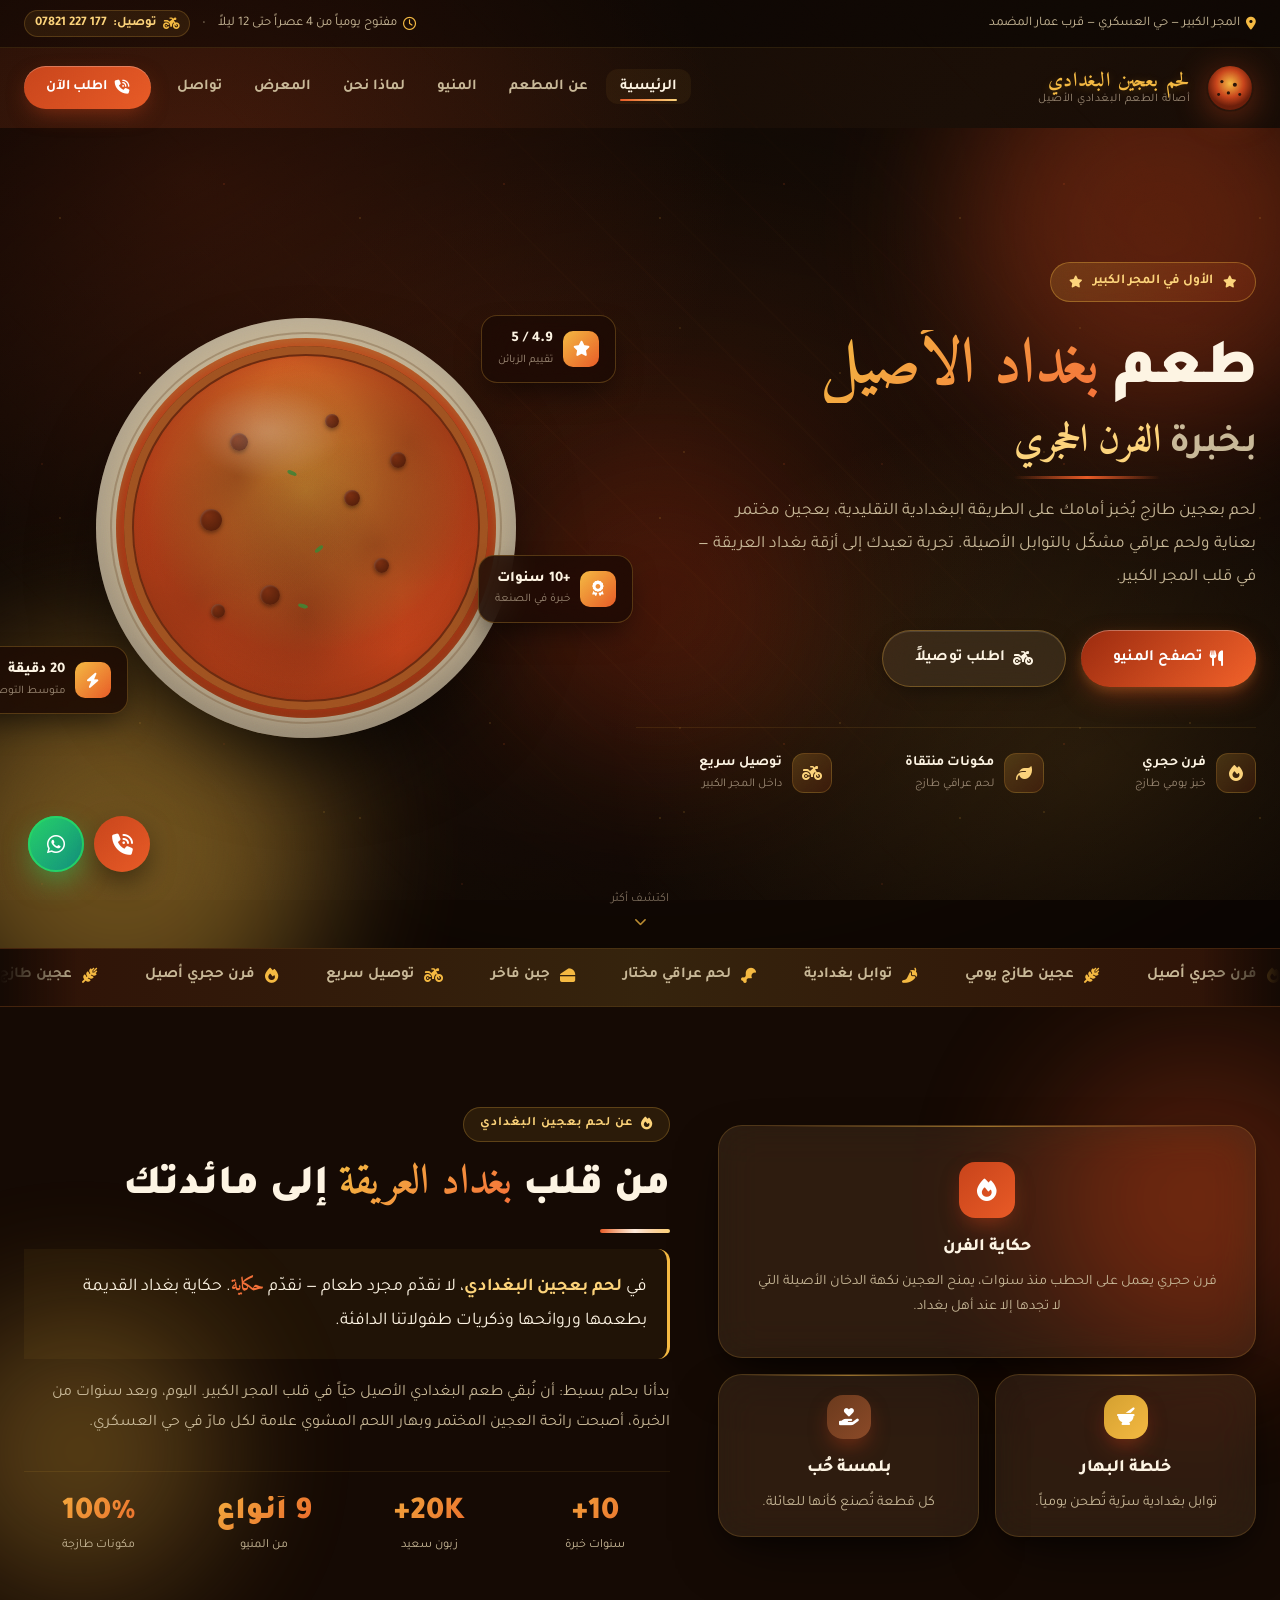
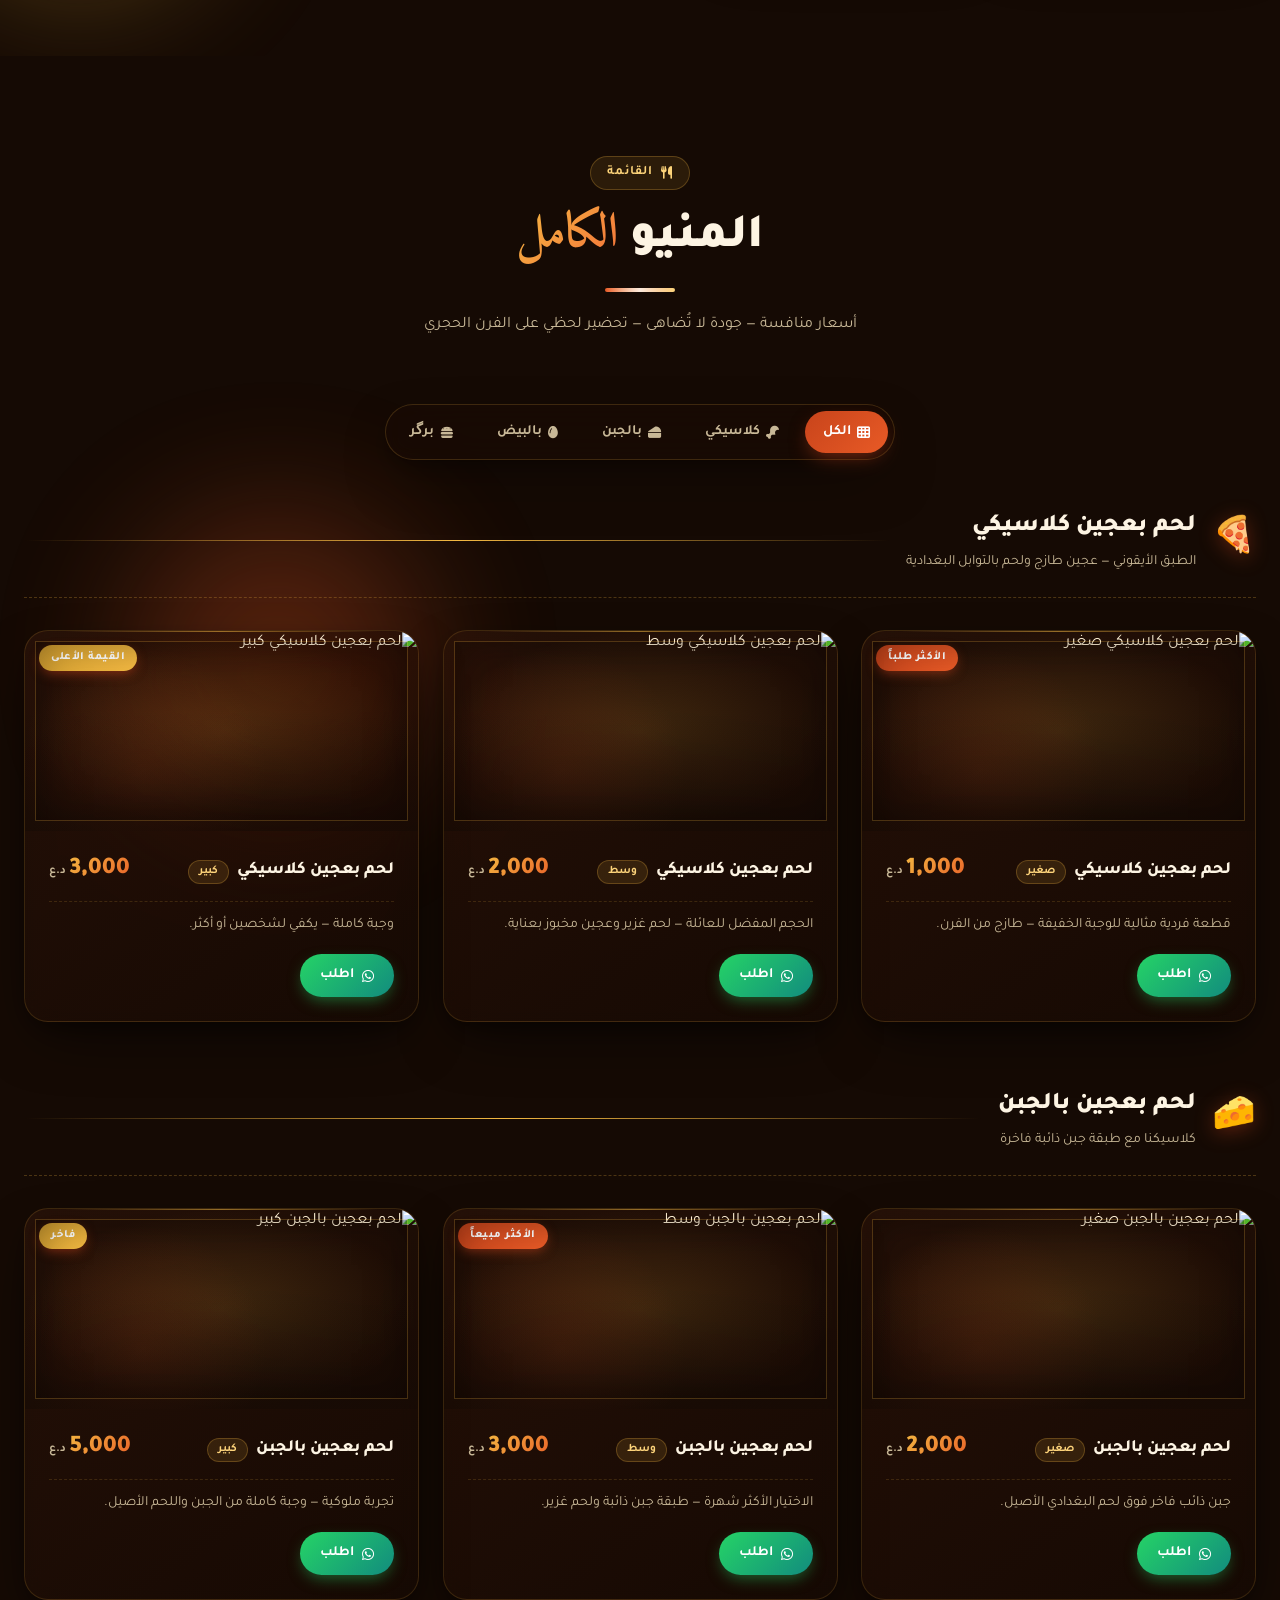
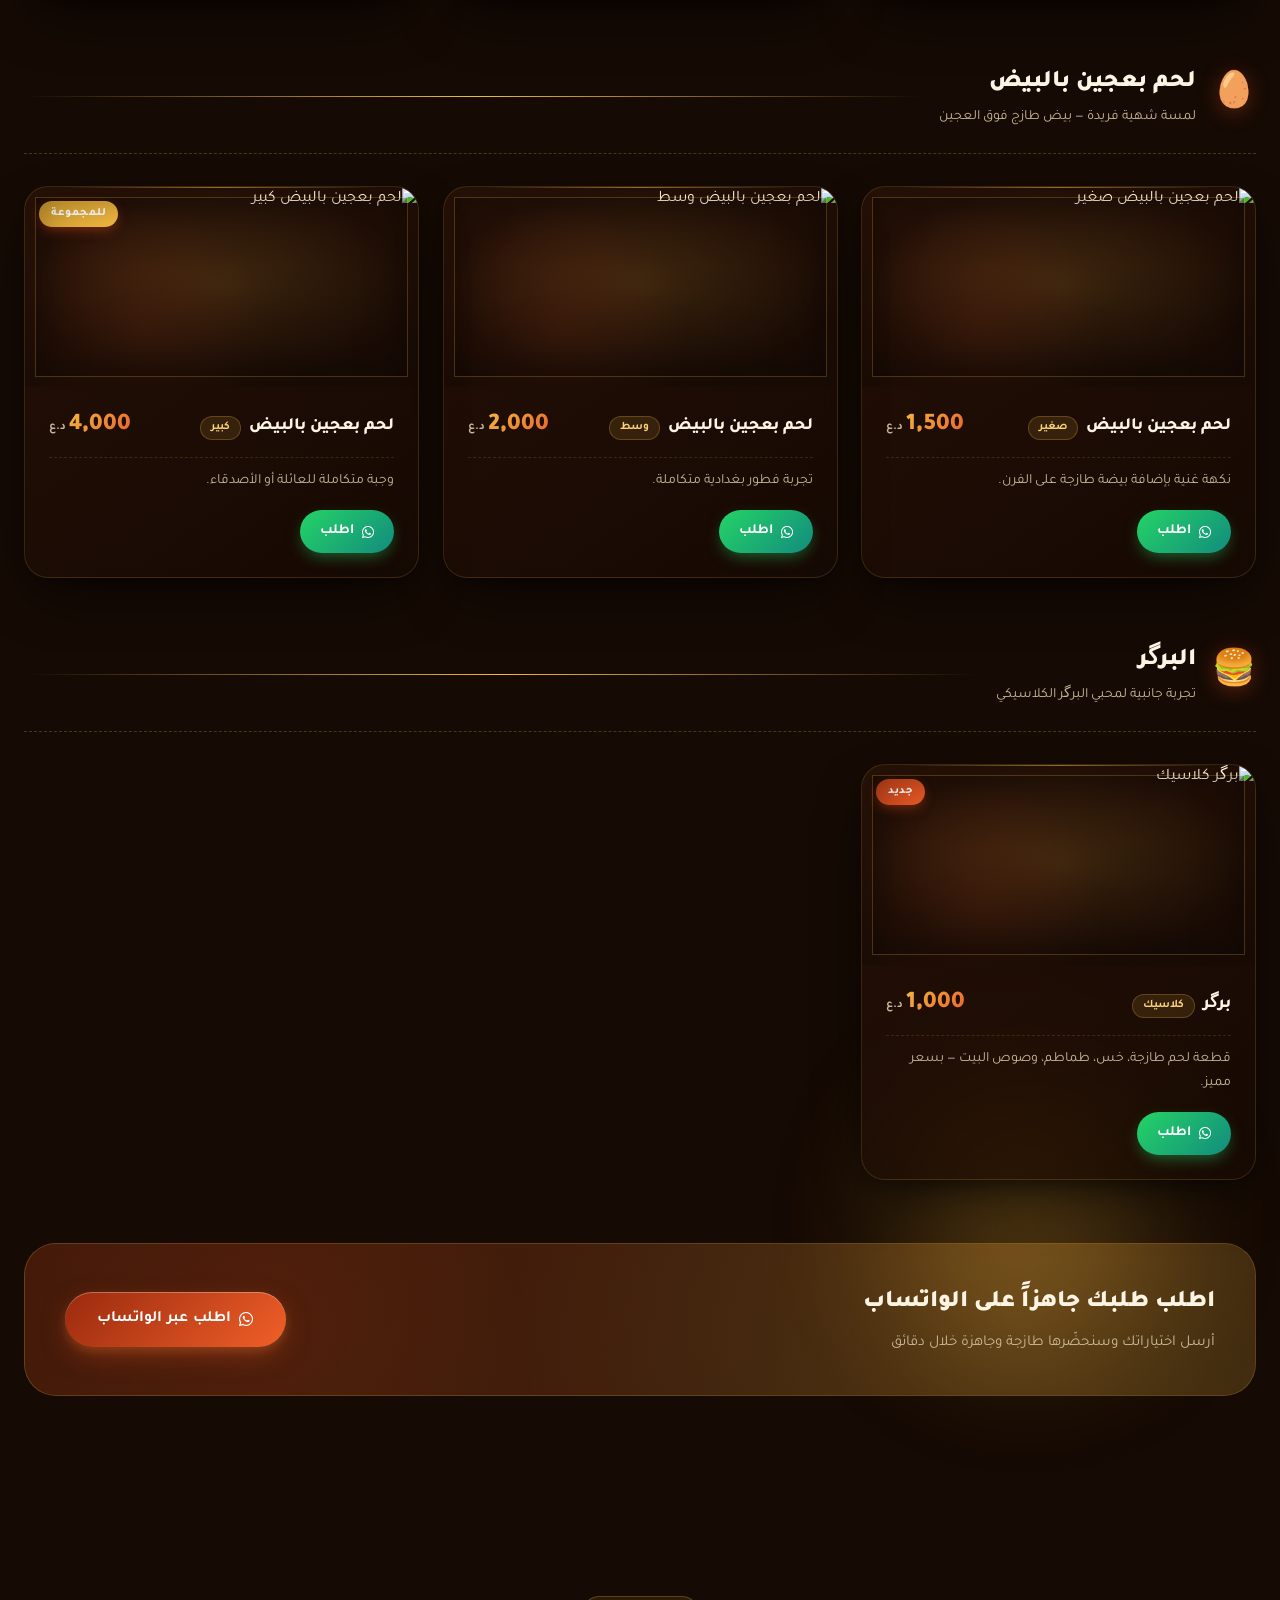
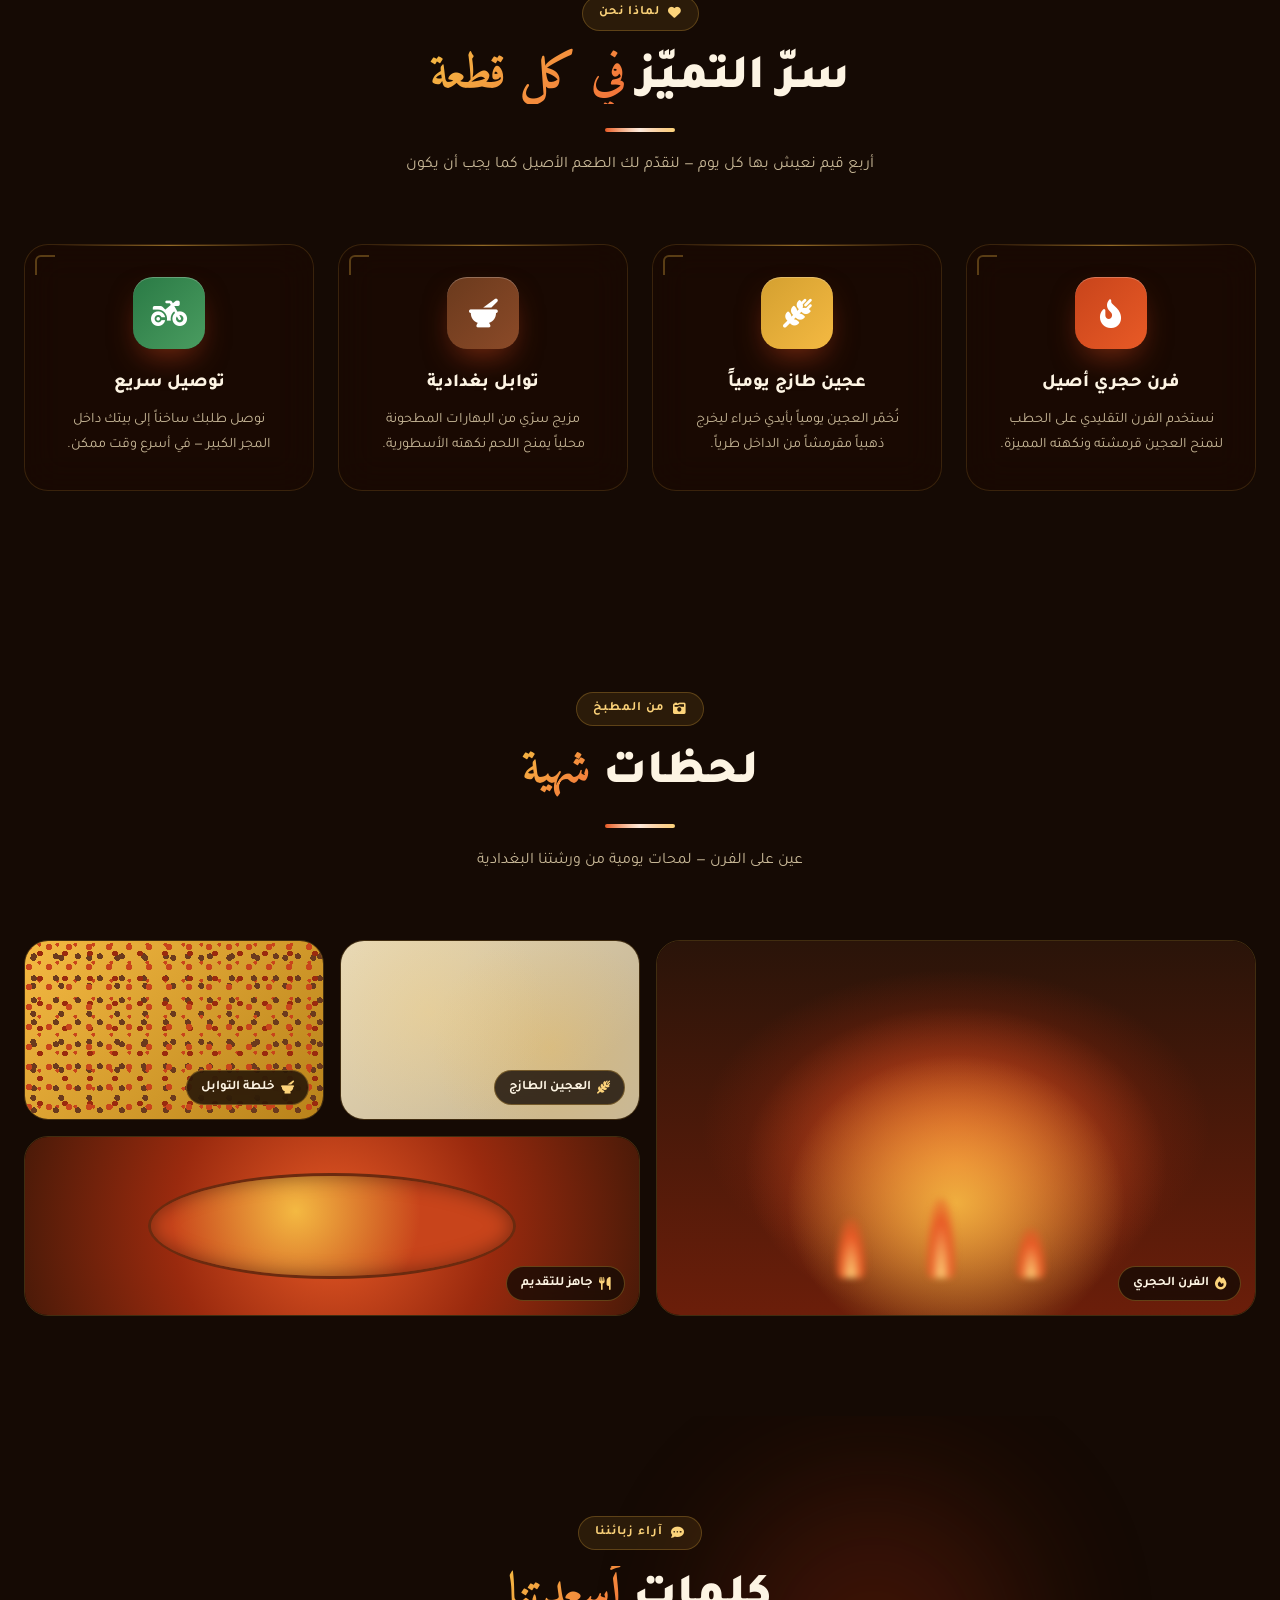
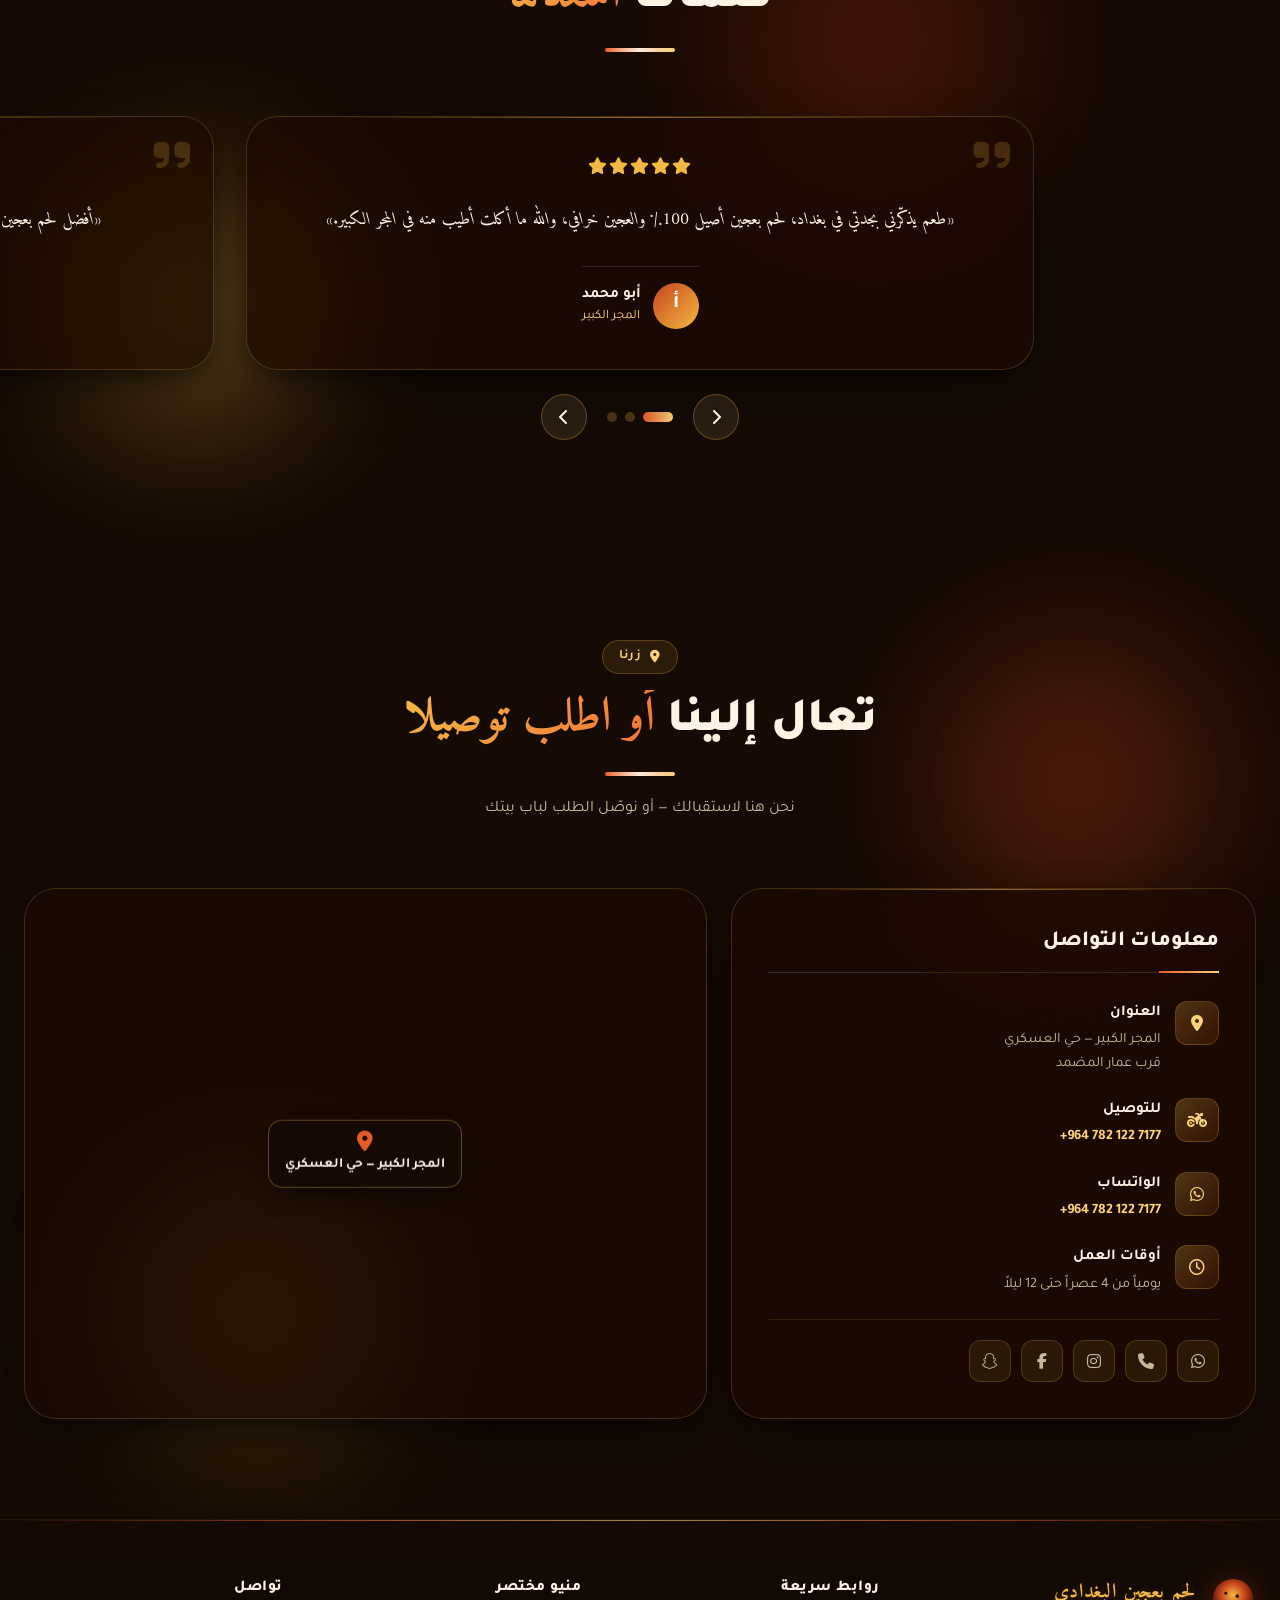
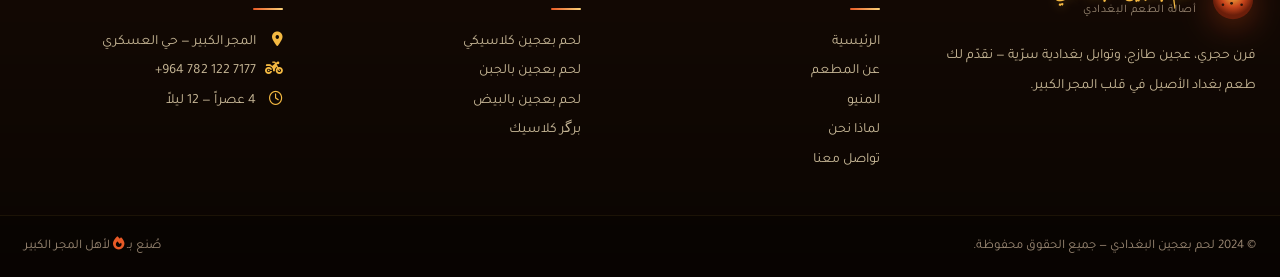
==== commit df0164c9: "feat(menu): use real Unsplash food photos + unify brand logo style - Replace CSS illustrations in me" ====
--- a/lahm-bi-ajeen-baghdadi/index.html
+++ b/lahm-bi-ajeen-baghdadi/index.html
@@ -3,15 +3,15 @@
 <head>
   <meta charset="UTF-8" />
   <meta name="viewport" content="width=device-width, initial-scale=1.0, maximum-scale=5.0" />
-  <meta name="theme-color" content="#fff7ec" />
-  <meta name="description" content="لحم بعجين البغدادي — مذاق يفتح الشهية في المجر الكبير. توصيل سريع ضمن حي العسكري والمناطق المجاورة." />
-  <meta name="keywords" content="لحم بعجين, البغدادي, المجر الكبير, ميسان, توصيل, بركر" />
-  <title>لحم بعجين البغدادي | مذاق يفتح الشهية — المجر الكبير</title>
+  <meta name="theme-color" content="#1a0f08" />
+  <meta name="description" content="لحم بعجين البغدادي — أصالة بغدادية على الطريقة التقليدية. توصيل سريع في المجر الكبير." />
+  <meta name="keywords" content="لحم بعجين, البغدادي, المجر الكبير, ميسان, توصيل, مخبوزات, بركر" />
+  <title>لحم بعجين البغدادي | أصالة الطعم البغدادي في المجر الكبير</title>
 
   <!-- Fonts -->
   <link rel="preconnect" href="https://fonts.googleapis.com" />
   <link rel="preconnect" href="https://fonts.gstatic.com" crossorigin />
-  <link href="https://fonts.googleapis.com/css2?family=Tajawal:wght@300;400;500;700;800;900&family=Amiri:wght@400;700&display=swap" rel="stylesheet" />
+  <link href="https://fonts.googleapis.com/css2?family=Tajawal:wght@300;400;500;700;800;900&family=Amiri:wght@400;700&family=Readex+Pro:wght@300;400;600;700&display=swap" rel="stylesheet" />
 
   <!-- Font Awesome -->
   <link rel="stylesheet" href="https://cdnjs.cloudflare.com/ajax/libs/font-awesome/6.5.1/css/all.min.css" />
@@ -20,7 +20,7 @@
   <link rel="stylesheet" href="css/style.css" />
 
   <!-- Favicon -->
-  <link rel="icon" href="data:image/svg+xml,%3Csvg xmlns='http://www.w3.org/2000/svg' viewBox='0 0 64 64'%3E%3Cdefs%3E%3CradialGradient id='g' cx='0.5' cy='0.4'%3E%3Cstop offset='0' stop-color='%23fbbf24'/%3E%3Cstop offset='0.6' stop-color='%23ea580c'/%3E%3Cstop offset='1' stop-color='%23b45309'/%3E%3C/radialGradient%3E%3C/defs%3E%3Ccircle cx='32' cy='32' r='28' fill='url(%23g)' stroke='%23783509' stroke-width='2'/%3E%3Ccircle cx='22' cy='24' r='2.2' fill='%23783509'/%3E%3Ccircle cx='38' cy='28' r='2.5' fill='%23783509'/%3E%3Ccircle cx='30' cy='38' r='2' fill='%23783509'/%3E%3Ccircle cx='44' cy='40' r='1.8' fill='%23783509'/%3E%3Ccircle cx='18' cy='40' r='1.8' fill='%23783509'/%3E%3C/svg%3E" />
+  <link rel="icon" href="data:image/svg+xml,%3Csvg xmlns='http://www.w3.org/2000/svg' viewBox='0 0 64 64'%3E%3Cdefs%3E%3CradialGradient id='g' cx='0.5' cy='0.4'%3E%3Cstop offset='0' stop-color='%23f4b942'/%3E%3Cstop offset='0.6' stop-color='%23c8441b'/%3E%3Cstop offset='1' stop-color='%236b1e0a'/%3E%3C/radialGradient%3E%3C/defs%3E%3Ccircle cx='32' cy='32' r='28' fill='url(%23g)' stroke='%23301405' stroke-width='2'/%3E%3Ccircle cx='22' cy='24' r='2' fill='%23301405'/%3E%3Ccircle cx='38' cy='28' r='2.5' fill='%23301405'/%3E%3Ccircle cx='30' cy='38' r='2' fill='%23301405'/%3E%3Ccircle cx='44' cy='40' r='1.8' fill='%23301405'/%3E%3Ccircle cx='18' cy='40' r='1.8' fill='%23301405'/%3E%3C/svg%3E" />
 </head>
 <body>
 
@@ -50,6 +50,9 @@
   <!-- =============== SCROLL PROGRESS =============== -->
   <div class="scroll-progress" id="scrollProgress"></div>
 
+  <!-- =============== NOISE OVERLAY =============== -->
+  <div class="grain" aria-hidden="true"></div>
+
   <!-- =============== TOP BAR =============== -->
   <div class="top-bar">
     <div class="top-bar-inner">
@@ -57,7 +60,7 @@
         <span class="tb-item"><i class="fas fa-map-marker-alt"></i> المجر الكبير — حي العسكري — قرب عمار المضمد</span>
       </div>
       <div class="tb-group">
-        <span class="tb-item"><i class="far fa-clock"></i> مفتوح يومياً من 4 مساءً حتى 1 بعد منتصف الليل</span>
+        <span class="tb-item"><i class="far fa-clock"></i> مفتوح يومياً من 4 عصراً حتى 12 ليلاً</span>
         <span class="tb-sep">•</span>
         <a href="tel:+9647821227177" class="tb-item tb-hot">
           <i class="fas fa-motorcycle"></i> توصيل: <b dir="ltr">07821 227 177</b>
@@ -74,17 +77,17 @@
           <svg viewBox="0 0 64 64" width="52" height="52" aria-hidden="true">
             <defs>
               <radialGradient id="bgBrand" cx="0.5" cy="0.4">
-                <stop offset="0" stop-color="#fbbf24" />
-                <stop offset="0.6" stop-color="#ea580c" />
-                <stop offset="1" stop-color="#b45309" />
+                <stop offset="0" stop-color="#f4b942" />
+                <stop offset="0.6" stop-color="#c8441b" />
+                <stop offset="1" stop-color="#6b1e0a" />
               </radialGradient>
             </defs>
-            <circle cx="32" cy="32" r="28" fill="url(#bgBrand)" stroke="#783509" stroke-width="2" />
-            <circle cx="22" cy="24" r="2.2" fill="#783509" />
-            <circle cx="38" cy="28" r="2.5" fill="#783509" />
-            <circle cx="30" cy="38" r="2" fill="#783509" />
-            <circle cx="44" cy="40" r="1.8" fill="#783509" />
-            <circle cx="18" cy="40" r="1.8" fill="#783509" />
+            <circle cx="32" cy="32" r="28" fill="url(#bgBrand)" stroke="#2a1409" stroke-width="2" />
+            <circle cx="22" cy="24" r="2" fill="#2a1409" />
+            <circle cx="38" cy="28" r="2.5" fill="#2a1409" />
+            <circle cx="30" cy="38" r="2" fill="#2a1409" />
+            <circle cx="44" cy="40" r="1.8" fill="#2a1409" />
+            <circle cx="18" cy="40" r="1.8" fill="#2a1409" />
           </svg>
           <span class="brand-steam s1"></span>
           <span class="brand-steam s2"></span>
@@ -92,7 +95,7 @@
         </div>
         <div class="brand-text">
           <span class="brand-title">لحم بعجين <em>البغدادي</em></span>
-          <span class="brand-sub">مذاق يفتح الشهية</span>
+          <span class="brand-sub">أصالة الطعم البغدادي الأصيل</span>
         </div>
       </a>
 
@@ -119,10 +122,11 @@
   <!-- =============== HERO =============== -->
   <section class="hero" id="home">
     <div class="hero-bg">
-      <div class="hero-blob b-1"></div>
-      <div class="hero-blob b-2"></div>
-      <div class="hero-blob b-3"></div>
-      <div class="hero-pattern"></div>
+      <div class="hero-vignette"></div>
+      <div class="hero-smoke smoke-1"></div>
+      <div class="hero-smoke smoke-2"></div>
+      <div class="hero-smoke smoke-3"></div>
+      <div class="hero-sparks"></div>
     </div>
 
     <div class="hero-wrap">
@@ -134,14 +138,14 @@
         </div>
 
         <h1 class="hero-title reveal">
-          <span class="h-line-1">مذاق <span class="grad-warm">يفتح الشهية</span></span>
-          <span class="h-line-2">بلمسة <em>بغدادية مميّزة</em></span>
+          <span class="h-line-1">طعم <span class="grad-gold">بغداد الأصيل</span></span>
+          <span class="h-line-2">بخبرة <em>الفرن الحجري</em></span>
         </h1>
 
         <p class="hero-desc reveal">
-          عجين طازج يُخبز يومياً، ولحم مشكّل بتوابل مختارة بعناية،
-          وطعم يحبّه أهل المجر الكبير منذ سنوات.
-          تعال جرّبه — أو اطلب توصيلاً ساخناً إلى باب بيتك.
+          لحم بعجين طازج يُخبز أمامك على الطريقة البغدادية التقليدية،
+          بعجين مختمر بعناية ولحم عراقي مشكّل بالتوابل الأصيلة.
+          تجربة تعيدك إلى أزقة بغداد العريقة — في قلب المجر الكبير.
         </p>
 
         <div class="hero-cta reveal">
@@ -156,17 +160,17 @@
 
         <div class="hero-meta reveal">
           <div class="meta-item">
-            <i class="fas fa-bread-slice"></i>
+            <i class="fas fa-fire"></i>
             <div>
-              <strong>خبز طازج</strong>
-              <span>يُحضّر يومياً</span>
+              <strong>فرن حجري</strong>
+              <span>خبز يومي طازج</span>
             </div>
           </div>
           <div class="meta-item">
             <i class="fas fa-leaf"></i>
             <div>
               <strong>مكونات منتقاة</strong>
-              <span>بجودة عالية</span>
+              <span>لحم عراقي طازج</span>
             </div>
           </div>
           <div class="meta-item">
@@ -180,12 +184,32 @@
       </div>
 
       <div class="hero-visual reveal">
-        <div class="hero-photo" data-tilt>
-          <img src="https://images.unsplash.com/photo-1565299624946-b28f40a0ae38?auto=format&fit=crop&w=900&q=80"
-               alt="لحم بعجين طازج" loading="eager" />
-          <div class="hero-photo-glow"></div>
-        </div>
-
+        <!-- Main pizza plate -->
+        <div class="plate-wrap" data-tilt>
+          <div class="plate">
+            <div class="pizza">
+              <div class="crust"></div>
+              <div class="topping"></div>
+              <span class="bit b1"></span>
+              <span class="bit b2"></span>
+              <span class="bit b3"></span>
+              <span class="bit b4"></span>
+              <span class="bit b5"></span>
+              <span class="bit b6"></span>
+              <span class="bit b7"></span>
+              <span class="bit b8"></span>
+              <span class="green g1"></span>
+              <span class="green g2"></span>
+              <span class="green g3"></span>
+              <span class="shine"></span>
+            </div>
+          </div>
+          <div class="plate-steam p1"></div>
+          <div class="plate-steam p2"></div>
+          <div class="plate-steam p3"></div>
+        </div>
+
+        <!-- Floating chips -->
         <div class="chip chip-1">
           <i class="fas fa-star"></i>
           <div>
@@ -203,10 +227,10 @@
         </div>
 
         <div class="chip chip-3">
-          <i class="fas fa-heart"></i>
+          <i class="fas fa-award"></i>
           <div>
-            <strong>زبائن أوفياء</strong>
-            <small>منذ سنوات</small>
+            <strong>+10 سنوات</strong>
+            <small>خبرة في الصنعة</small>
           </div>
         </div>
       </div>
@@ -221,71 +245,77 @@
   <!-- =============== MARQUEE =============== -->
   <div class="marquee">
     <div class="marquee-track">
-      <span><i class="fas fa-bread-slice"></i> خبز طازج يومي</span>
-      <span><i class="fas fa-pepper-hot"></i> توابل مميّزة</span>
-      <span><i class="fas fa-drumstick-bite"></i> لحم مختار</span>
+      <span><i class="fas fa-fire"></i> فرن حجري أصيل</span>
+      <span><i class="fas fa-wheat-awn"></i> عجين طازج يومي</span>
+      <span><i class="fas fa-pepper-hot"></i> توابل بغدادية</span>
+      <span><i class="fas fa-drumstick-bite"></i> لحم عراقي مختار</span>
       <span><i class="fas fa-cheese"></i> جبن فاخر</span>
-      <span><i class="fas fa-egg"></i> بيض طازج</span>
       <span><i class="fas fa-motorcycle"></i> توصيل سريع</span>
-      <span><i class="fas fa-bread-slice"></i> خبز طازج يومي</span>
-      <span><i class="fas fa-pepper-hot"></i> توابل مميّزة</span>
-      <span><i class="fas fa-drumstick-bite"></i> لحم مختار</span>
+      <!-- repeat -->
+      <span><i class="fas fa-fire"></i> فرن حجري أصيل</span>
+      <span><i class="fas fa-wheat-awn"></i> عجين طازج يومي</span>
+      <span><i class="fas fa-pepper-hot"></i> توابل بغدادية</span>
+      <span><i class="fas fa-drumstick-bite"></i> لحم عراقي مختار</span>
       <span><i class="fas fa-cheese"></i> جبن فاخر</span>
-      <span><i class="fas fa-egg"></i> بيض طازج</span>
       <span><i class="fas fa-motorcycle"></i> توصيل سريع</span>
     </div>
   </div>
 
   <!-- =============== ABOUT =============== -->
   <section class="section section-about" id="about">
+    <div class="section-orbs">
+      <div class="orb o-a"></div>
+      <div class="orb o-b"></div>
+    </div>
+
     <div class="container">
       <div class="about-grid">
         <div class="about-visual reveal">
           <div class="about-card about-card-main" data-tilt>
-            <div class="ac-icon"><i class="fas fa-heart"></i></div>
-            <h3>بلمسة من البيت</h3>
-            <p>نحضّر طلبك كأنه لعائلتنا — اهتمام بكل التفاصيل ومكونات طازجة في كل مرة.</p>
+            <div class="ac-icon"><i class="fas fa-fire"></i></div>
+            <h3>حكاية الفرن</h3>
+            <p>فرن حجري يعمل على الحطب منذ سنوات، يمنح العجين نكهة الدخان الأصيلة التي لا تجدها إلا عند أهل بغداد.</p>
           </div>
           <div class="about-card about-card-side" data-tilt>
             <div class="ac-icon ac-icon-gold"><i class="fas fa-mortar-pestle"></i></div>
-            <h3>خلطة بهار</h3>
-            <p>توابل مختارة بعناية.</p>
+            <h3>خلطة البهار</h3>
+            <p>توابل بغدادية سرّية تُطحن يومياً.</p>
           </div>
           <div class="about-card about-card-side" data-tilt>
-            <div class="ac-icon ac-icon-green"><i class="fas fa-leaf"></i></div>
-            <h3>مكونات طازجة</h3>
-            <p>جودة لا تتكرر.</p>
+            <div class="ac-icon ac-icon-cream"><i class="fas fa-hand-holding-heart"></i></div>
+            <h3>بلمسة حُب</h3>
+            <p>كل قطعة تُصنع كأنها للعائلة.</p>
           </div>
         </div>
 
         <div class="about-content reveal">
-          <span class="eyebrow"><i class="fas fa-utensils"></i> عن المطعم</span>
-          <h2>مطعم حيّ <span class="grad-warm">في قلب الحي</span></h2>
+          <span class="eyebrow"><i class="fas fa-fire"></i> عن لحم بعجين البغدادي</span>
+          <h2>من قلب <span class="grad-gold">بغداد العريقة</span> إلى مائدتك</h2>
           <div class="divider"></div>
 
           <p class="lead">
-            في <strong>لحم بعجين البغدادي</strong>، هدفنا بسيط:
-            نقدّم لك <em>طعماً لذيذاً</em> بسعر مناسب، وجودة لا تتنازل عنها.
+            في <strong>لحم بعجين البغدادي</strong>، لا نقدّم مجرد طعام — نقدّم <em>حكاية</em>.
+            حكاية بغداد القديمة بطعمها وروائحها وذكريات طفولاتنا الدافئة.
           </p>
 
           <p>
-            نحن مطعم عائلي في المجر الكبير — حي العسكري — نعمل بجد يومياً لنقدّم لك
-            لحم بعجين بنكهته المحببة، مع تنويعات لكل الأذواق (بالجبن، بالبيض، والكلاسيكي)،
-            إضافة إلى برگر كلاسيك لمحبي البرگر. طعم تستحقه — وأسعار في متناول الجميع.
+            بدأنا بحلم بسيط: أن نُبقي طعم البغدادي الأصيل حيّاً في قلب المجر الكبير.
+            اليوم، وبعد سنوات من الخبرة، أصبحت رائحة العجين المختمر وبهار اللحم المشوي
+            علامة لكل مارّ في حي العسكري.
           </p>
 
           <div class="about-stats">
+            <div class="a-stat">
+              <span class="as-num" data-counter="10" data-suffix="+">0</span>
+              <span class="as-lbl">سنوات خبرة</span>
+            </div>
             <div class="a-stat">
               <span class="as-num" data-counter="20" data-suffix="K+">0</span>
               <span class="as-lbl">زبون سعيد</span>
             </div>
             <div class="a-stat">
-              <span class="as-num" data-counter="10" data-suffix=" أصناف">0</span>
-              <span class="as-lbl">في المنيو</span>
-            </div>
-            <div class="a-stat">
-              <span class="as-num" data-counter="20" data-suffix=" دقيقة">0</span>
-              <span class="as-lbl">متوسط التوصيل</span>
+              <span class="as-num" data-counter="9" data-suffix=" أنواع">0</span>
+              <span class="as-lbl">من المنيو</span>
             </div>
             <div class="a-stat">
               <span class="as-num">100%</span>
@@ -299,12 +329,17 @@
 
   <!-- =============== MENU =============== -->
   <section class="section section-menu" id="menu">
+    <div class="section-orbs">
+      <div class="orb o-c"></div>
+      <div class="orb o-d"></div>
+    </div>
+
     <div class="container">
       <div class="section-head reveal">
         <span class="eyebrow"><i class="fas fa-utensils"></i> القائمة</span>
-        <h2>المنيو <span class="grad-warm">الكامل</span></h2>
+        <h2>المنيو <span class="grad-gold">الكامل</span></h2>
         <div class="divider"></div>
-        <p>أسعار منافسة — جودة ممتازة — تحضير طازج عند الطلب</p>
+        <p>أسعار منافسة — جودة لا تُضاهى — تحضير لحظي على الفرن الحجري</p>
       </div>
 
       <!-- Tabs -->
@@ -316,13 +351,13 @@
         <button class="menu-tab" data-tab="burger" role="tab"><i class="fas fa-burger"></i> برگر</button>
       </div>
 
-      <!-- ====== CLASSIC ====== -->
+      <!-- ====== CLASSIC SECTION ====== -->
       <div class="menu-category reveal" data-cat="classic">
         <div class="cat-header">
           <span class="cat-emoji">🍕</span>
           <div>
             <h3>لحم بعجين كلاسيكي</h3>
-            <p>الطبق الأيقوني — عجين طازج ولحم متبّل</p>
+            <p>الطبق الأيقوني — عجين طازج ولحم بالتوابل البغدادية</p>
           </div>
           <span class="cat-line"></span>
         </div>
@@ -331,16 +366,16 @@
           <article class="menu-item" data-tilt data-cat="classic">
             <div class="mi-badge">الأكثر طلباً</div>
             <div class="mi-img">
-              <img src="https://images.unsplash.com/photo-1555072956-7758afb20e8f?auto=format&fit=crop&w=600&q=80"
-                   alt="لحم بعجين صغير" loading="lazy" />
+              <img class="mi-photo" src="https://images.unsplash.com/photo-1628840042765-356cda07504e?w=800&q=80&auto=format&fit=crop" alt="لحم بعجين كلاسيكي صغير" loading="lazy" />
+              <span class="mi-ring"></span>
             </div>
             <div class="mi-content">
               <div class="mi-top">
-                <h4>لحم بعجين <span class="size-tag">صغير</span></h4>
+                <h4>لحم بعجين كلاسيكي <span class="size-tag">صغير</span></h4>
                 <span class="mi-price"><span class="price-num">1,000</span><span class="price-cur">د.ع</span></span>
               </div>
-              <p>قطعة فردية مثالية للوجبة الخفيفة — طازج عند الطلب.</p>
-              <button class="mi-order" data-name="لحم بعجين صغير" data-price="1000">
+              <p>قطعة فردية مثالية للوجبة الخفيفة — طازج من الفرن.</p>
+              <button class="mi-order" data-name="لحم بعجين كلاسيكي صغير" data-price="1000">
                 <i class="fab fa-whatsapp"></i> اطلب
               </button>
             </div>
@@ -348,16 +383,16 @@
 
           <article class="menu-item" data-tilt data-cat="classic">
             <div class="mi-img">
-              <img src="https://images.unsplash.com/photo-1590947132387-155cc02f3212?auto=format&fit=crop&w=600&q=80"
-                   alt="لحم بعجين وسط" loading="lazy" />
+              <img class="mi-photo" src="https://images.unsplash.com/photo-1565299624946-b28f40a0ae38?w=800&q=80&auto=format&fit=crop" alt="لحم بعجين كلاسيكي وسط" loading="lazy" />
+              <span class="mi-ring"></span>
             </div>
             <div class="mi-content">
               <div class="mi-top">
-                <h4>لحم بعجين <span class="size-tag">وسط</span></h4>
+                <h4>لحم بعجين كلاسيكي <span class="size-tag">وسط</span></h4>
                 <span class="mi-price"><span class="price-num">2,000</span><span class="price-cur">د.ع</span></span>
               </div>
-              <p>الحجم المفضل للعائلة — لحم غزير وعجين متوازن.</p>
-              <button class="mi-order" data-name="لحم بعجين وسط" data-price="2000">
+              <p>الحجم المفضل للعائلة — لحم غزير وعجين مخبوز بعناية.</p>
+              <button class="mi-order" data-name="لحم بعجين كلاسيكي وسط" data-price="2000">
                 <i class="fab fa-whatsapp"></i> اطلب
               </button>
             </div>
@@ -366,16 +401,16 @@
           <article class="menu-item" data-tilt data-cat="classic">
             <div class="mi-badge mi-badge-gold">القيمة الأعلى</div>
             <div class="mi-img">
-              <img src="https://images.unsplash.com/photo-1513104890138-7c749659a591?auto=format&fit=crop&w=600&q=80"
-                   alt="لحم بعجين كبير" loading="lazy" />
+              <img class="mi-photo" src="https://images.unsplash.com/photo-1593560708920-61dd98c46a4e?w=800&q=80&auto=format&fit=crop" alt="لحم بعجين كلاسيكي كبير" loading="lazy" />
+              <span class="mi-ring"></span>
             </div>
             <div class="mi-content">
               <div class="mi-top">
-                <h4>لحم بعجين <span class="size-tag">كبير</span></h4>
+                <h4>لحم بعجين كلاسيكي <span class="size-tag">كبير</span></h4>
                 <span class="mi-price"><span class="price-num">3,000</span><span class="price-cur">د.ع</span></span>
               </div>
               <p>وجبة كاملة — يكفي لشخصين أو أكثر.</p>
-              <button class="mi-order" data-name="لحم بعجين كبير" data-price="3000">
+              <button class="mi-order" data-name="لحم بعجين كلاسيكي كبير" data-price="3000">
                 <i class="fab fa-whatsapp"></i> اطلب
               </button>
             </div>
@@ -383,13 +418,13 @@
         </div>
       </div>
 
-      <!-- ====== CHEESE ====== -->
+      <!-- ====== CHEESE SECTION ====== -->
       <div class="menu-category reveal" data-cat="cheese">
         <div class="cat-header">
           <span class="cat-emoji">🧀</span>
           <div>
             <h3>لحم بعجين بالجبن</h3>
-            <p>طبقة جبن ذائبة فاخرة تعزّز النكهة</p>
+            <p>كلاسيكنا مع طبقة جبن ذائبة فاخرة</p>
           </div>
           <span class="cat-line"></span>
         </div>
@@ -397,15 +432,15 @@
         <div class="menu-grid">
           <article class="menu-item" data-tilt data-cat="cheese">
             <div class="mi-img">
-              <img src="https://images.unsplash.com/photo-1548369937-47519962c11a?auto=format&fit=crop&w=600&q=80"
-                   alt="لحم بعجين بالجبن صغير" loading="lazy" />
+              <img class="mi-photo" src="https://images.unsplash.com/photo-1513104890138-7c749659a591?w=800&q=80&auto=format&fit=crop" alt="لحم بعجين بالجبن صغير" loading="lazy" />
+              <span class="mi-ring"></span>
             </div>
             <div class="mi-content">
               <div class="mi-top">
-                <h4>بعجين بالجبن <span class="size-tag">صغير</span></h4>
+                <h4>لحم بعجين بالجبن <span class="size-tag">صغير</span></h4>
                 <span class="mi-price"><span class="price-num">2,000</span><span class="price-cur">د.ع</span></span>
               </div>
-              <p>جبن ذائب فوق لحم متبّل بعناية.</p>
+              <p>جبن ذائب فاخر فوق لحم البغدادي الأصيل.</p>
               <button class="mi-order" data-name="لحم بعجين بالجبن صغير" data-price="2000">
                 <i class="fab fa-whatsapp"></i> اطلب
               </button>
@@ -415,15 +450,15 @@
           <article class="menu-item" data-tilt data-cat="cheese">
             <div class="mi-badge">الأكثر مبيعاً</div>
             <div class="mi-img">
-              <img src="https://images.unsplash.com/photo-1571407970349-bc81e7e96d47?auto=format&fit=crop&w=600&q=80"
-                   alt="لحم بعجين بالجبن وسط" loading="lazy" />
+              <img class="mi-photo" src="https://images.unsplash.com/photo-1571407970349-bc81e7e96d47?w=800&q=80&auto=format&fit=crop" alt="لحم بعجين بالجبن وسط" loading="lazy" />
+              <span class="mi-ring"></span>
             </div>
             <div class="mi-content">
               <div class="mi-top">
-                <h4>بعجين بالجبن <span class="size-tag">وسط</span></h4>
+                <h4>لحم بعجين بالجبن <span class="size-tag">وسط</span></h4>
                 <span class="mi-price"><span class="price-num">3,000</span><span class="price-cur">د.ع</span></span>
               </div>
-              <p>الاختيار الأشهر — طبقة جبن ذائبة ولحم غزير.</p>
+              <p>الاختيار الأكثر شهرة — طبقة جبن ذائبة ولحم غزير.</p>
               <button class="mi-order" data-name="لحم بعجين بالجبن وسط" data-price="3000">
                 <i class="fab fa-whatsapp"></i> اطلب
               </button>
@@ -433,15 +468,15 @@
           <article class="menu-item" data-tilt data-cat="cheese">
             <div class="mi-badge mi-badge-gold">فاخر</div>
             <div class="mi-img">
-              <img src="https://images.unsplash.com/photo-1588315029754-2dd089d39a1a?auto=format&fit=crop&w=600&q=80"
-                   alt="لحم بعجين بالجبن كبير" loading="lazy" />
+              <img class="mi-photo" src="https://images.unsplash.com/photo-1574071318508-1cdbab80d002?w=800&q=80&auto=format&fit=crop" alt="لحم بعجين بالجبن كبير" loading="lazy" />
+              <span class="mi-ring"></span>
             </div>
             <div class="mi-content">
               <div class="mi-top">
-                <h4>بعجين بالجبن <span class="size-tag">كبير</span></h4>
+                <h4>لحم بعجين بالجبن <span class="size-tag">كبير</span></h4>
                 <span class="mi-price"><span class="price-num">5,000</span><span class="price-cur">د.ع</span></span>
               </div>
-              <p>وجبة كاملة من الجبن واللحم — لمن يعشق الكميات الكبيرة.</p>
+              <p>تجربة ملوكية — وجبة كاملة من الجبن واللحم الأصيل.</p>
               <button class="mi-order" data-name="لحم بعجين بالجبن كبير" data-price="5000">
                 <i class="fab fa-whatsapp"></i> اطلب
               </button>
@@ -450,13 +485,13 @@
         </div>
       </div>
 
-      <!-- ====== EGG ====== -->
+      <!-- ====== EGG SECTION ====== -->
       <div class="menu-category reveal" data-cat="egg">
         <div class="cat-header">
           <span class="cat-emoji">🥚</span>
           <div>
             <h3>لحم بعجين بالبيض</h3>
-            <p>لمسة شهية — بيض طازج فوق العجين</p>
+            <p>لمسة شهية فريدة — بيض طازج فوق العجين</p>
           </div>
           <span class="cat-line"></span>
         </div>
@@ -464,15 +499,15 @@
         <div class="menu-grid">
           <article class="menu-item" data-tilt data-cat="egg">
             <div class="mi-img">
-              <img src="https://images.unsplash.com/photo-1506354666786-959d6d497f1a?auto=format&fit=crop&w=600&q=80"
-                   alt="لحم بعجين بالبيض صغير" loading="lazy" />
+              <img class="mi-photo" src="https://images.unsplash.com/photo-1506354666786-959d6d497f1a?w=800&q=80&auto=format&fit=crop" alt="لحم بعجين بالبيض صغير" loading="lazy" />
+              <span class="mi-ring"></span>
             </div>
             <div class="mi-content">
               <div class="mi-top">
-                <h4>بعجين بالبيض <span class="size-tag">صغير</span></h4>
+                <h4>لحم بعجين بالبيض <span class="size-tag">صغير</span></h4>
                 <span class="mi-price"><span class="price-num">1,500</span><span class="price-cur">د.ع</span></span>
               </div>
-              <p>نكهة غنية بإضافة بيضة طازجة.</p>
+              <p>نكهة غنية بإضافة بيضة طازجة على الفرن.</p>
               <button class="mi-order" data-name="لحم بعجين بالبيض صغير" data-price="1500">
                 <i class="fab fa-whatsapp"></i> اطلب
               </button>
@@ -481,15 +516,15 @@
 
           <article class="menu-item" data-tilt data-cat="egg">
             <div class="mi-img">
-              <img src="https://images.unsplash.com/photo-1601925260368-ae2f83cf8b7f?auto=format&fit=crop&w=600&q=80"
-                   alt="لحم بعجين بالبيض وسط" loading="lazy" />
+              <img class="mi-photo" src="https://images.unsplash.com/photo-1601924582970-9238bcb495d9?w=800&q=80&auto=format&fit=crop" alt="لحم بعجين بالبيض وسط" loading="lazy" />
+              <span class="mi-ring"></span>
             </div>
             <div class="mi-content">
               <div class="mi-top">
-                <h4>بعجين بالبيض <span class="size-tag">وسط</span></h4>
+                <h4>لحم بعجين بالبيض <span class="size-tag">وسط</span></h4>
                 <span class="mi-price"><span class="price-num">2,000</span><span class="price-cur">د.ع</span></span>
               </div>
-              <p>تجربة متكاملة بنكهة فريدة.</p>
+              <p>تجربة فطور بغدادية متكاملة.</p>
               <button class="mi-order" data-name="لحم بعجين بالبيض وسط" data-price="2000">
                 <i class="fab fa-whatsapp"></i> اطلب
               </button>
@@ -499,15 +534,15 @@
           <article class="menu-item" data-tilt data-cat="egg">
             <div class="mi-badge mi-badge-gold">للمجموعة</div>
             <div class="mi-img">
-              <img src="https://images.unsplash.com/photo-1604382355076-af4b0eb60143?auto=format&fit=crop&w=600&q=80"
-                   alt="لحم بعجين بالبيض كبير" loading="lazy" />
+              <img class="mi-photo" src="https://images.unsplash.com/photo-1590947132387-155cc02f3212?w=800&q=80&auto=format&fit=crop" alt="لحم بعجين بالبيض كبير" loading="lazy" />
+              <span class="mi-ring"></span>
             </div>
             <div class="mi-content">
               <div class="mi-top">
-                <h4>بعجين بالبيض <span class="size-tag">كبير</span></h4>
+                <h4>لحم بعجين بالبيض <span class="size-tag">كبير</span></h4>
                 <span class="mi-price"><span class="price-num">4,000</span><span class="price-cur">د.ع</span></span>
               </div>
-              <p>وجبة كاملة للعائلة أو الأصدقاء.</p>
+              <p>وجبة متكاملة للعائلة أو الأصدقاء.</p>
               <button class="mi-order" data-name="لحم بعجين بالبيض كبير" data-price="4000">
                 <i class="fab fa-whatsapp"></i> اطلب
               </button>
@@ -516,13 +551,13 @@
         </div>
       </div>
 
-      <!-- ====== BURGER ====== -->
+      <!-- ====== BURGER SECTION ====== -->
       <div class="menu-category reveal" data-cat="burger">
         <div class="cat-header">
           <span class="cat-emoji">🍔</span>
           <div>
             <h3>البرگر</h3>
-            <p>لمحبي البرگر الكلاسيكي بسعر مميز</p>
+            <p>تجربة جانبية لمحبي البرگر الكلاسيكي</p>
           </div>
           <span class="cat-line"></span>
         </div>
@@ -531,15 +566,15 @@
           <article class="menu-item" data-tilt data-cat="burger">
             <div class="mi-badge">جديد</div>
             <div class="mi-img">
-              <img src="https://images.unsplash.com/photo-1568901346375-23c9450c58cd?auto=format&fit=crop&w=600&q=80"
-                   alt="برگر كلاسيك" loading="lazy" />
+              <img class="mi-photo" src="https://images.unsplash.com/photo-1568901346375-23c9450c58cd?w=800&q=80&auto=format&fit=crop" alt="برگر كلاسيك" loading="lazy" />
+              <span class="mi-ring"></span>
             </div>
             <div class="mi-content">
               <div class="mi-top">
                 <h4>برگر <span class="size-tag">كلاسيك</span></h4>
                 <span class="mi-price"><span class="price-num">1,000</span><span class="price-cur">د.ع</span></span>
               </div>
-              <p>قطعة لحم طازجة، خس، طماطم، وصوص البيت — بسعر في متناول الجميع.</p>
+              <p>قطعة لحم طازجة، خس، طماطم، وصوص البيت — بسعر مميز.</p>
               <button class="mi-order" data-name="برگر كلاسيك" data-price="1000">
                 <i class="fab fa-whatsapp"></i> اطلب
               </button>
@@ -548,7 +583,7 @@
         </div>
       </div>
 
-      <!-- CTA -->
+      <!-- Big call to action -->
       <div class="menu-cta reveal">
         <div class="menu-cta-inner">
           <div>
@@ -569,68 +604,72 @@
     <div class="container">
       <div class="section-head reveal">
         <span class="eyebrow"><i class="fas fa-heart"></i> لماذا نحن</span>
-        <h2>سرّ <span class="grad-warm">التميّز</span></h2>
+        <h2>سرّ التميّز <span class="grad-gold">في كل قطعة</span></h2>
         <div class="divider"></div>
-        <p>أربع قيم نعيش بها كل يوم — لنقدّم لك الطعم الذي تستحقه</p>
+        <p>أربع قيم نعيش بها كل يوم — لنقدّم لك الطعم الأصيل كما يجب أن يكون</p>
       </div>
 
       <div class="features-grid">
         <article class="feature-card reveal" data-tilt>
-          <div class="fc-icon"><i class="fas fa-bread-slice"></i></div>
-          <h3>عجين طازج</h3>
-          <p>عجين محضّر يومياً بأيدي خبراء ليخرج بقوام مثالي ونكهة متميزة.</p>
+          <div class="fc-icon"><i class="fas fa-fire-flame-curved"></i></div>
+          <h3>فرن حجري أصيل</h3>
+          <p>نستخدم الفرن التقليدي على الحطب لنمنح العجين قرمشته ونكهته المميزة.</p>
+          <div class="fc-corner"></div>
         </article>
 
         <article class="feature-card reveal" data-tilt>
-          <div class="fc-icon"><i class="fas fa-drumstick-bite"></i></div>
-          <h3>لحم مختار</h3>
-          <p>لحم طازج نختاره بعناية وننظّفه يومياً قبل التحضير.</p>
+          <div class="fc-icon"><i class="fas fa-wheat-awn"></i></div>
+          <h3>عجين طازج يومياً</h3>
+          <p>نُخمّر العجين يومياً بأيدي خبراء ليخرج ذهبياً مقرمشاً من الداخل طرياً.</p>
+          <div class="fc-corner"></div>
         </article>
 
         <article class="feature-card reveal" data-tilt>
           <div class="fc-icon"><i class="fas fa-mortar-pestle"></i></div>
-          <h3>خلطة توابل خاصة</h3>
-          <p>مزيج متوازن من البهارات يمنح كل قطعة نكهتها المميزة التي يحبها زبائننا.</p>
+          <h3>توابل بغدادية</h3>
+          <p>مزيج سرّي من البهارات المطحونة محلياً يمنح اللحم نكهته الأسطورية.</p>
+          <div class="fc-corner"></div>
         </article>
 
         <article class="feature-card reveal" data-tilt>
           <div class="fc-icon"><i class="fas fa-motorcycle"></i></div>
           <h3>توصيل سريع</h3>
-          <p>نوصل طلبك ساخناً إلى بيتك داخل المجر الكبير في أسرع وقت ممكن.</p>
+          <p>نوصل طلبك ساخناً إلى بيتك داخل المجر الكبير — في أسرع وقت ممكن.</p>
+          <div class="fc-corner"></div>
         </article>
       </div>
     </div>
   </section>
 
-  <!-- =============== GALLERY =============== -->
+  <!-- =============== GALLERY / MOMENTS =============== -->
   <section class="section section-gallery" id="gallery">
     <div class="container">
       <div class="section-head reveal">
-        <span class="eyebrow"><i class="fas fa-camera-retro"></i> معرضنا</span>
-        <h2>لحظات <span class="grad-warm">شهية</span></h2>
+        <span class="eyebrow"><i class="fas fa-camera-retro"></i> من المطبخ</span>
+        <h2>لحظات <span class="grad-gold">شهية</span></h2>
         <div class="divider"></div>
-        <p>لمحات من أطباقنا وتحضيراتنا اليومية</p>
+        <p>عين على الفرن — لمحات يومية من ورشتنا البغدادية</p>
       </div>
 
       <div class="gallery-grid reveal">
         <div class="gal-item gal-a" data-tilt>
-          <img src="https://images.unsplash.com/photo-1513104890138-7c749659a591?auto=format&fit=crop&w=900&q=80"
-               alt="لحم بعجين" loading="lazy" />
-          <div class="gal-label"><i class="fas fa-pizza-slice"></i> لحم بعجين طازج</div>
+          <div class="gal-visual gv-oven">
+            <span class="flame f1"></span>
+            <span class="flame f2"></span>
+            <span class="flame f3"></span>
+          </div>
+          <div class="gal-label"><i class="fas fa-fire"></i> الفرن الحجري</div>
         </div>
         <div class="gal-item gal-b" data-tilt>
-          <img src="https://images.unsplash.com/photo-1594007654729-407eedc4be65?auto=format&fit=crop&w=600&q=80"
-               alt="العجين" loading="lazy" />
-          <div class="gal-label"><i class="fas fa-bread-slice"></i> العجين</div>
+          <div class="gal-visual gv-dough"></div>
+          <div class="gal-label"><i class="fas fa-wheat-awn"></i> العجين الطازج</div>
         </div>
         <div class="gal-item gal-c" data-tilt>
-          <img src="https://images.unsplash.com/photo-1509440159596-0249088772ff?auto=format&fit=crop&w=600&q=80"
-               alt="التوابل" loading="lazy" />
-          <div class="gal-label"><i class="fas fa-mortar-pestle"></i> التوابل</div>
+          <div class="gal-visual gv-spice"></div>
+          <div class="gal-label"><i class="fas fa-mortar-pestle"></i> خلطة التوابل</div>
         </div>
         <div class="gal-item gal-d" data-tilt>
-          <img src="https://images.unsplash.com/photo-1585238342024-78d387f4a707?auto=format&fit=crop&w=900&q=80"
-               alt="جاهز للتقديم" loading="lazy" />
+          <div class="gal-visual gv-hot"></div>
           <div class="gal-label"><i class="fas fa-utensils"></i> جاهز للتقديم</div>
         </div>
       </div>
@@ -639,10 +678,14 @@
 
   <!-- =============== TESTIMONIALS =============== -->
   <section class="section section-testi" id="testimonials">
+    <div class="section-orbs">
+      <div class="orb o-e"></div>
+      <div class="orb o-f"></div>
+    </div>
     <div class="container">
       <div class="section-head reveal">
         <span class="eyebrow"><i class="fas fa-comment-dots"></i> آراء زبائننا</span>
-        <h2>كلمات <span class="grad-warm">أسعدتنا</span></h2>
+        <h2>كلمات <span class="grad-gold">أسعدتنا</span></h2>
         <div class="divider"></div>
       </div>
 
@@ -654,7 +697,7 @@
               <div class="testi-stars">
                 <i class="fas fa-star"></i><i class="fas fa-star"></i><i class="fas fa-star"></i><i class="fas fa-star"></i><i class="fas fa-star"></i>
               </div>
-              <p>«طعم يذكّرني بطفولتي، لحم بعجين لذيذ والعجين خرافي. والله ما أكلت أطيب منه في المجر الكبير.»</p>
+              <p>«طعم يذكّرني بجدتي في بغداد، لحم بعجين أصيل 100٪ والعجين خرافي، والله ما أكلت أطيب منه في المجر الكبير.»</p>
               <div class="testi-author">
                 <div class="t-avatar">أ</div>
                 <div>
@@ -670,7 +713,7 @@
               <div class="testi-stars">
                 <i class="fas fa-star"></i><i class="fas fa-star"></i><i class="fas fa-star"></i><i class="fas fa-star"></i><i class="fas fa-star"></i>
               </div>
-              <p>«أفضل لحم بعجين بالمنطقة بلا مبالغة، الجبن ذائب والعجين قوامه ممتاز. التوصيل كان أسرع مما توقعت.»</p>
+              <p>«أفضل لحم بعجين بالمنطقة بلا مبالغة، الجبن ذائب والعجين مقرمش. التوصيل كان أسرع مما توقعت.»</p>
               <div class="testi-author">
                 <div class="t-avatar t-av-2">ح</div>
                 <div>
@@ -709,10 +752,15 @@
 
   <!-- =============== CONTACT =============== -->
   <section class="section section-contact" id="contact">
+    <div class="section-orbs">
+      <div class="orb o-g"></div>
+      <div class="orb o-h"></div>
+    </div>
+
     <div class="container">
       <div class="section-head reveal">
         <span class="eyebrow"><i class="fas fa-location-dot"></i> زرنا</span>
-        <h2>تعال إلينا <span class="grad-warm">أو اطلب توصيلاً</span></h2>
+        <h2>تعال إلينا <span class="grad-gold">أو اطلب توصيلاً</span></h2>
         <div class="divider"></div>
         <p>نحن هنا لاستقبالك — أو نوصّل الطلب لباب بيتك</p>
       </div>
@@ -749,7 +797,7 @@
             <div class="c-icon"><i class="far fa-clock"></i></div>
             <div>
               <h4>أوقات العمل</h4>
-              <p>يومياً من 4 مساءً حتى 1 بعد منتصف الليل</p>
+              <p>يومياً من 4 عصراً حتى 12 ليلاً</p>
             </div>
           </div>
 
@@ -786,25 +834,25 @@
             <svg viewBox="0 0 64 64" width="46" height="46" aria-hidden="true">
               <defs>
                 <radialGradient id="ftBrand" cx="0.5" cy="0.4">
-                  <stop offset="0" stop-color="#fbbf24" />
-                  <stop offset="0.6" stop-color="#ea580c" />
-                  <stop offset="1" stop-color="#b45309" />
+                  <stop offset="0" stop-color="#f4b942" />
+                  <stop offset="0.6" stop-color="#c8441b" />
+                  <stop offset="1" stop-color="#6b1e0a" />
                 </radialGradient>
               </defs>
               <circle cx="32" cy="32" r="28" fill="url(#ftBrand)" />
-              <circle cx="22" cy="24" r="2.2" fill="#783509" />
-              <circle cx="38" cy="28" r="2.5" fill="#783509" />
-              <circle cx="30" cy="38" r="2" fill="#783509" />
-              <circle cx="44" cy="40" r="1.8" fill="#783509" />
-              <circle cx="18" cy="40" r="1.8" fill="#783509" />
+              <circle cx="22" cy="24" r="2" fill="#2a1409" />
+              <circle cx="38" cy="28" r="2.5" fill="#2a1409" />
+              <circle cx="30" cy="38" r="2" fill="#2a1409" />
+              <circle cx="44" cy="40" r="1.8" fill="#2a1409" />
+              <circle cx="18" cy="40" r="1.8" fill="#2a1409" />
             </svg>
           </div>
           <div class="brand-text">
             <span class="brand-title">لحم بعجين <em>البغدادي</em></span>
-            <span class="brand-sub">مذاق يفتح الشهية</span>
-          </div>
-        </div>
-        <p>نقدّم لك لحم بعجين بنكهة محبّبة في قلب المجر الكبير — مكونات طازجة، أسعار مميزة، وتوصيل سريع.</p>
+            <span class="brand-sub">أصالة الطعم البغدادي</span>
+          </div>
+        </div>
+        <p>فرن حجري، عجين طازج، وتوابل بغدادية سرّية — نقدّم لك طعم بغداد الأصيل في قلب المجر الكبير.</p>
       </div>
 
       <div class="footer-col">
@@ -828,14 +876,14 @@
         <h4>تواصل</h4>
         <p><i class="fas fa-location-dot"></i> المجر الكبير — حي العسكري</p>
         <p><i class="fas fa-motorcycle"></i> <span dir="ltr">+964 782 122 7177</span></p>
-        <p><i class="far fa-clock"></i> 4 مساءً — 1 بعد منتصف الليل</p>
+        <p><i class="far fa-clock"></i> 4 عصراً — 12 ليلاً</p>
       </div>
     </div>
 
     <div class="footer-bottom">
       <div class="container footer-bottom-inner">
         <p>© 2024 لحم بعجين البغدادي — جميع الحقوق محفوظة.</p>
-        <p class="footer-credit">صُنع بـ <i class="fas fa-heart"></i> لأهل المجر الكبير</p>
+        <p class="footer-credit">صُنع بـ <i class="fas fa-fire"></i> لأهل المجر الكبير</p>
       </div>
     </div>
   </footer>
--- a/lahm-bi-ajeen-baghdadi/css/style.css
+++ b/lahm-bi-ajeen-baghdadi/css/style.css
@@ -1,66 +1,58 @@
 /* =====================================================
-   لحم بعجين البغدادي — Bright Warm Restaurant Theme
-   Cream + Warm Gold + Soft Orange — opens appetite
+   لحم بعجين البغدادي — Premium Restaurant Website
+   Warm baghdadi palette with oven-fire animations
    ===================================================== */
 
+/* ---------- Design Tokens ---------- */
 :root {
-  /* Bright warm palette — cream background, warm accents */
-  --bg: #fff7ec;
-  --bg-soft: #fef3e2;
-  --bg-elevated: #ffffff;
-  --bg-tinted: #fdecc8;
-
-  --surface: #ffffff;
-  --surface-alt: #fffaf0;
-
-  /* Warm accent — appetizing fire + gold */
-  --fire-700: #9a3412;
-  --fire-600: #c2410c;
-  --fire-500: #ea580c;
-  --fire-400: #f97316;
-  --fire-300: #fb923c;
-
-  --gold-700: #b45309;
-  --gold-600: #d97706;
-  --gold-500: #f59e0b;
-  --gold-400: #fbbf24;
-  --gold-300: #fcd34d;
-  --gold-100: #fef3c7;
-
-  --green-600: #65a30d;
-  --green-500: #84cc16;
-
-  /* Neutrals — warm brown text on cream */
-  --ink-900: #3f2813;
-  --ink-800: #5c3c1f;
-  --ink-700: #7a5330;
-  --ink-600: #986b42;
-  --ink-500: #b08766;
-  --ink-400: #c9a98a;
-
-  --line: rgba(180, 83, 9, 0.12);
-  --line-strong: rgba(180, 83, 9, 0.22);
-
-  /* Shadows — warm, soft */
-  --shadow-sm: 0 2px 8px rgba(180, 83, 9, 0.06);
-  --shadow: 0 8px 24px -8px rgba(180, 83, 9, 0.15),
-            0 2px 6px rgba(180, 83, 9, 0.05);
-  --shadow-lg: 0 20px 50px -15px rgba(180, 83, 9, 0.25),
-               0 8px 20px -8px rgba(180, 83, 9, 0.12);
-  --shadow-xl: 0 30px 70px -20px rgba(234, 88, 12, 0.3),
-               0 10px 30px -10px rgba(180, 83, 9, 0.15);
+  /* Baghdadi warm palette — earth + fire + gold */
+  --bg-900: #150a04;
+  --bg-800: #1f1209;
+  --bg-700: #2a1a0e;
+  --bg-600: #3a2413;
+
+  --wood-900: #4a2612;
+  --wood-800: #6b3a1d;
+  --wood-700: #8b4a28;
+
+  --fire-700: #9a2a0e;
+  --fire-600: #c8441b;
+  --fire-500: #e85a26;
+  --fire-400: #f47139;
+
+  --gold-700: #b8821a;
+  --gold-600: #d4a030;
+  --gold-500: #f4b942;
+  --gold-400: #fcd37a;
+
+  --cream: #fdf4e3;
+  --cream-dim: #e8d9b6;
+  --cream-muted: #c8b897;
+
+  --ink: #f8ecd4;
+  --ink-muted: #c8b897;
+  --ink-dim: #9a8873;
+
+  /* Glass */
+  --glass-bg: rgba(255, 220, 170, 0.05);
+  --glass-bg-strong: rgba(255, 220, 170, 0.09);
+  --glass-border: rgba(244, 185, 66, 0.18);
+  --glass-border-strong: rgba(244, 185, 66, 0.3);
+  --glass-shadow: 0 24px 60px -20px rgba(0, 0, 0, 0.7),
+                  0 8px 24px -8px rgba(0, 0, 0, 0.5);
 
   /* Motion */
   --ease-out: cubic-bezier(0.22, 1, 0.36, 1);
   --ease-spring: cubic-bezier(0.34, 1.56, 0.64, 1);
+  --dur: 0.35s;
 
   /* Layout */
   --container: 1280px;
   --nav-h: 80px;
   --r-sm: 10px;
   --r: 16px;
-  --r-lg: 22px;
-  --r-xl: 30px;
+  --r-lg: 24px;
+  --r-xl: 32px;
 }
 
 /* ---------- Reset ---------- */
@@ -71,11 +63,11 @@
 }
 html { scroll-behavior: smooth; -webkit-text-size-adjust: 100%; }
 body {
-  font-family: 'Tajawal', sans-serif;
+  font-family: 'Tajawal', 'Readex Pro', sans-serif;
   direction: rtl;
   text-align: right;
-  background: var(--bg);
-  color: var(--ink-800);
+  background: var(--bg-900);
+  color: var(--ink);
   line-height: 1.6;
   min-height: 100vh;
   overflow-x: hidden;
@@ -92,35 +84,53 @@
   position: fixed;
   inset: 0;
   background:
-    radial-gradient(ellipse 900px 700px at 10% 10%, rgba(251, 191, 36, 0.18) 0%, transparent 50%),
-    radial-gradient(ellipse 800px 600px at 90% 90%, rgba(251, 146, 60, 0.15) 0%, transparent 50%),
-    radial-gradient(ellipse 600px 500px at 50% 50%, rgba(253, 224, 71, 0.08) 0%, transparent 50%);
+    radial-gradient(ellipse 900px 700px at 15% 20%, rgba(200,68,27,0.25) 0%, transparent 60%),
+    radial-gradient(ellipse 800px 600px at 85% 85%, rgba(244,185,66,0.15) 0%, transparent 60%),
+    radial-gradient(ellipse 700px 500px at 50% 50%, rgba(154,42,14,0.12) 0%, transparent 60%),
+    linear-gradient(135deg, var(--bg-900) 0%, #1a0e06 50%, #0f0603 100%);
   pointer-events: none;
   z-index: -2;
+  animation: bgDrift 30s ease-in-out infinite alternate;
 }
 body::after {
   content: '';
   position: fixed;
   inset: 0;
-  background-image:
-    radial-gradient(circle at 1px 1px, rgba(180, 83, 9, 0.06) 1px, transparent 0);
-  background-size: 28px 28px;
   pointer-events: none;
   z-index: -1;
+  background-image:
+    repeating-linear-gradient(45deg, rgba(139,74,40,0.04) 0 2px, transparent 2px 60px);
   mask-image: radial-gradient(ellipse at center, black 30%, transparent 75%);
   -webkit-mask-image: radial-gradient(ellipse at center, black 30%, transparent 75%);
 }
+@keyframes bgDrift {
+  0%   { transform: scale(1) rotate(0);}
+  50%  { transform: scale(1.05) rotate(1deg);}
+  100% { transform: scale(1.02) rotate(-1deg);}
+}
+
+/* Grain */
+.grain {
+  position: fixed;
+  inset: 0;
+  z-index: 9997;
+  pointer-events: none;
+  opacity: 0.05;
+  mix-blend-mode: overlay;
+  background-image: url("data:image/svg+xml,%3Csvg xmlns='http://www.w3.org/2000/svg' width='200' height='200'%3E%3Cfilter id='n'%3E%3CfeTurbulence type='fractalNoise' baseFrequency='0.9' numOctaves='2' stitchTiles='stitch'/%3E%3C/filter%3E%3Crect width='100%25' height='100%25' filter='url(%23n)' opacity='1'/%3E%3C/svg%3E");
+}
 
 /* Scrollbar */
 ::-webkit-scrollbar { width: 10px; }
-::-webkit-scrollbar-track { background: var(--bg); }
+::-webkit-scrollbar-track { background: var(--bg-900);}
 ::-webkit-scrollbar-thumb {
-  background: linear-gradient(180deg, var(--fire-500), var(--gold-500));
+  background: linear-gradient(180deg, var(--fire-600), var(--gold-500));
   border-radius: 10px;
-  border: 2px solid var(--bg);
-}
-::selection { background: rgba(245, 158, 11, 0.35); color: var(--ink-900); }
-
+  border: 2px solid var(--bg-900);
+}
+::selection { background: rgba(244,185,66,0.35); color: white;}
+
+/* Containers */
 .container {
   max-width: var(--container);
   margin: 0 auto;
@@ -135,55 +145,54 @@
 .preloader {
   position: fixed;
   inset: 0;
-  background: var(--bg);
+  background: var(--bg-900);
   z-index: 10000;
   display: flex;
   align-items: center;
   justify-content: center;
   transition: opacity .8s var(--ease-out), visibility .8s var(--ease-out);
 }
-.preloader.hidden { opacity: 0; visibility: hidden; pointer-events: none; }
+.preloader.hidden { opacity: 0; visibility: hidden; pointer-events: none;}
 .preloader::before {
   content: '';
   position: absolute;
   inset: 0;
   background:
-    radial-gradient(circle at 30% 30%, rgba(251, 146, 60, 0.2), transparent 55%),
-    radial-gradient(circle at 70% 70%, rgba(251, 191, 36, 0.15), transparent 55%);
-}
-.preloader-inner { text-align: center; position: relative; }
+    radial-gradient(circle at 30% 30%, rgba(200,68,27,0.3), transparent 55%),
+    radial-gradient(circle at 70% 70%, rgba(244,185,66,0.2), transparent 55%);
+}
+.preloader-inner { text-align: center; position: relative;}
 .preloader-dough {
   display: inline-block;
-  filter: drop-shadow(0 10px 30px rgba(234, 88, 12, 0.35));
+  filter: drop-shadow(0 10px 30px rgba(200,68,27,0.5));
   animation: doughSpin 4s linear infinite;
 }
 .dough-disc {
   width: 90px;
   height: 90px;
   border-radius: 50%;
-  background: radial-gradient(circle at 40% 35%, var(--gold-400), var(--fire-500) 60%, var(--gold-700));
-  position: relative;
-  border: 3px solid #9a3412;
-  box-shadow: inset 0 4px 10px rgba(255,255,255,0.25);
+  background: radial-gradient(circle at 40% 35%, var(--gold-500), var(--fire-600) 60%, var(--fire-700));
+  position: relative;
+  border: 2px solid var(--wood-800);
 }
 .dough-disc::after {
   content: '';
   position: absolute;
   inset: 8px;
   border-radius: 50%;
-  background: radial-gradient(circle at 50% 40%, rgba(120,53,9,0.4), transparent 60%);
-}
-.seed { position: absolute; width: 6px; height: 6px; background: #5c3c1f; border-radius: 50%; }
+  background: radial-gradient(circle at 50% 40%, rgba(60,20,5,0.6), transparent 60%);
+}
+.seed { position: absolute; width: 6px; height: 6px; background: #301405; border-radius: 50%;}
 .seed.s1 { top: 25%; left: 30%; }
 .seed.s2 { top: 40%; left: 60%; }
 .seed.s3 { top: 60%; left: 35%; }
 .seed.s4 { top: 55%; left: 65%; }
 .seed.s5 { top: 30%; left: 55%; }
-@keyframes doughSpin { to { transform: rotate(360deg); } }
+@keyframes doughSpin { to { transform: rotate(360deg); }}
 
 .preloader-title {
   margin-top: 1.5rem;
-  font-size: 1.35rem;
+  font-size: 1.3rem;
   font-weight: 800;
   letter-spacing: 2px;
   display: flex;
@@ -195,7 +204,7 @@
   display: inline-block;
   opacity: 0;
   animation: letterUp .5s var(--ease-spring) forwards;
-  background: linear-gradient(135deg, var(--fire-600), var(--gold-600));
+  background: linear-gradient(135deg, var(--cream), var(--gold-400));
   -webkit-background-clip: text;
   background-clip: text;
   -webkit-text-fill-color: transparent;
@@ -219,28 +228,29 @@
 .preloader-title span:nth-child(18) { animation-delay: .93s; }
 
 @keyframes letterUp {
-  0%   { opacity: 0; transform: translateY(15px); }
-  100% { opacity: 1; transform: translateY(0); }
+  0%   { opacity: 0; transform: translateY(15px);}
+  100% { opacity: 1; transform: translateY(0);}
 }
 
 .preloader-bar {
   width: 220px;
   height: 3px;
-  background: rgba(180, 83, 9, 0.12);
+  background: rgba(244,185,66,0.15);
   border-radius: 3px;
   margin: 2rem auto 0;
   overflow: hidden;
+  position: relative;
 }
 .preloader-bar-fill {
   position: absolute;
   inset: 0;
   width: 0;
-  background: linear-gradient(90deg, var(--fire-500), var(--gold-500));
+  background: linear-gradient(90deg, var(--fire-500), var(--gold-400));
   border-radius: 3px;
   animation: barFill 1.8s var(--ease-out) forwards;
-  box-shadow: 0 0 15px rgba(251, 146, 60, 0.6);
-}
-@keyframes barFill { to { width: 100%; } }
+  box-shadow: 0 0 15px rgba(244,185,66,0.6);
+}
+@keyframes barFill { to { width: 100%; }}
 
 /* =====================================================
    SCROLL PROGRESS
@@ -258,21 +268,22 @@
   top: 0; right: 0;
   height: 100%;
   width: var(--progress, 0%);
-  background: linear-gradient(90deg, var(--fire-500), var(--gold-500), var(--fire-500));
+  background: linear-gradient(90deg, var(--fire-500), var(--gold-400), var(--fire-500));
   background-size: 200% 100%;
-  box-shadow: 0 0 12px rgba(251, 146, 60, 0.6);
+  box-shadow: 0 0 15px rgba(244,185,66,0.6);
   animation: progressShine 3s linear infinite;
   transition: width .1s linear;
 }
-@keyframes progressShine { to { background-position: -200% 0; } }
+@keyframes progressShine { to { background-position: -200% 0; }}
 
 /* =====================================================
    TOP BAR
    ===================================================== */
 .top-bar {
-  background: linear-gradient(135deg, var(--ink-900), #2a1a0e);
-  color: var(--gold-100);
+  background: rgba(0,0,0,0.4);
+  border-bottom: 1px solid rgba(244,185,66,0.12);
   font-size: 0.82rem;
+  color: var(--cream-muted);
   position: relative;
   z-index: 99;
 }
@@ -286,20 +297,20 @@
   flex-wrap: wrap;
   gap: 1rem;
 }
-.tb-group { display: flex; align-items: center; gap: 12px; flex-wrap: wrap; }
-.tb-item { display: inline-flex; align-items: center; gap: 6px; transition: color .3s; color: rgba(255,255,255,0.85); }
-.tb-item i { color: var(--gold-400); }
-.tb-item:hover { color: white; }
-.tb-sep { opacity: .4; }
+.tb-group { display: flex; align-items: center; gap: 12px; flex-wrap: wrap;}
+.tb-item { display: inline-flex; align-items: center; gap: 6px; transition: color .3s;}
+.tb-item i { color: var(--gold-500);}
+.tb-item:hover { color: white;}
+.tb-sep { opacity: .4;}
 .tb-hot {
-  color: var(--gold-300);
+  color: var(--gold-400);
   font-weight: 700;
   padding: 2px 10px;
   border-radius: 20px;
-  background: rgba(251, 191, 36, 0.12);
-  border: 1px solid rgba(251, 191, 36, 0.3);
-}
-.tb-hot:hover { background: rgba(251, 191, 36, 0.2); color: white; }
+  background: rgba(244,185,66,0.08);
+  border: 1px solid rgba(244,185,66,0.2);
+}
+.tb-hot:hover { background: rgba(244,185,66,0.15); color: white;}
 
 /* =====================================================
    NAVBAR
@@ -309,17 +320,15 @@
   top: 0;
   z-index: 100;
   padding: 14px 0;
-  background: rgba(255, 247, 236, 0.85);
-  backdrop-filter: blur(16px) saturate(180%);
-  -webkit-backdrop-filter: blur(16px) saturate(180%);
-  border-bottom: 1px solid transparent;
-  transition: padding .4s var(--ease-out), background .4s, box-shadow .4s, border-color .4s;
+  transition: padding .4s var(--ease-out), background .4s, box-shadow .4s;
 }
 .navbar.scrolled {
   padding: 8px 0;
-  background: rgba(255, 247, 236, 0.95);
-  border-bottom-color: var(--line);
-  box-shadow: 0 10px 30px -15px rgba(180, 83, 9, 0.2);
+  background: rgba(21,10,4,0.88);
+  backdrop-filter: blur(20px) saturate(160%);
+  -webkit-backdrop-filter: blur(20px) saturate(160%);
+  border-bottom: 1px solid rgba(244,185,66,0.15);
+  box-shadow: 0 10px 30px -10px rgba(0,0,0,0.6);
 }
 .nav-container {
   max-width: var(--container);
@@ -340,14 +349,14 @@
 .brand:hover { transform: scale(1.02); }
 .brand-mark {
   position: relative;
-  filter: drop-shadow(0 6px 16px rgba(234, 88, 12, 0.35));
+  filter: drop-shadow(0 6px 16px rgba(200,68,27,0.45));
 }
 .brand-steam {
   position: absolute;
   top: -8px;
   width: 5px;
   height: 16px;
-  background: linear-gradient(to top, rgba(180, 83, 9, 0.3), transparent);
+  background: linear-gradient(to top, rgba(255,255,255,0.35), transparent);
   border-radius: 50%;
   filter: blur(2px);
   opacity: 0;
@@ -357,30 +366,31 @@
 .brand-steam.s2 { left: 22px; animation-delay: .6s; }
 .brand-steam.s3 { left: 30px; animation-delay: 1.2s; }
 @keyframes steamRise {
-  0%   { transform: translateY(8px) scale(0.8); opacity: 0; }
-  30%  { opacity: 0.6; }
-  100% { transform: translateY(-22px) scale(1.6); opacity: 0; }
-}
-
-.brand-text { display: flex; flex-direction: column; line-height: 1.15; }
+  0%   { transform: translateY(8px) scale(0.8); opacity: 0;}
+  30%  { opacity: 0.8;}
+  100% { transform: translateY(-22px) scale(1.6); opacity: 0;}
+}
+
+.brand-text { display: flex; flex-direction: column; line-height: 1.15;}
 .brand-title {
-  font-size: 1.1rem;
-  font-weight: 900;
-  color: var(--ink-900);
-  letter-spacing: 0.3px;
+  font-size: 1.25rem;
+  font-weight: 800;
+  color: var(--gold-500);
+  letter-spacing: 0.8px;
+  font-family: 'Amiri', serif;
+  text-shadow: 0 2px 10px rgba(244,185,66,0.25);
 }
 .brand-title em {
   font-style: normal;
-  background: linear-gradient(135deg, var(--fire-600), var(--gold-600));
-  -webkit-background-clip: text;
-  background-clip: text;
-  -webkit-text-fill-color: transparent;
-  font-family: 'Amiri', serif;
-  font-weight: 700;
+  color: inherit;
+  font-family: inherit;
+  font-weight: inherit;
+  background: none;
+  -webkit-text-fill-color: currentColor;
 }
 .brand-sub {
   font-size: 0.72rem;
-  color: var(--ink-600);
+  color: var(--ink-dim);
   letter-spacing: 0.5px;
 }
 
@@ -396,7 +406,7 @@
   border-radius: 12px;
   font-size: 0.94rem;
   font-weight: 600;
-  color: var(--ink-700);
+  color: var(--ink-muted);
   transition: color .3s, background .3s;
 }
 .nav-link::after {
@@ -406,14 +416,14 @@
   right: 14px;
   left: 14px;
   height: 2px;
-  background: linear-gradient(90deg, var(--fire-500), var(--gold-500));
+  background: linear-gradient(90deg, var(--fire-500), var(--gold-400));
   border-radius: 2px;
   transform: scaleX(0);
   transition: transform .4s var(--ease-out);
 }
 .nav-link:hover, .nav-link.active {
-  color: var(--ink-900);
-  background: rgba(251, 191, 36, 0.12);
+  color: var(--cream);
+  background: rgba(244,185,66,0.06);
 }
 .nav-link:hover::after, .nav-link.active::after { transform: scaleX(1); }
 
@@ -427,8 +437,8 @@
   color: white;
   font-weight: 700;
   font-size: 0.9rem;
-  box-shadow: 0 8px 20px -5px rgba(234, 88, 12, 0.45),
-              inset 0 1px 0 rgba(255, 255, 255, 0.25);
+  box-shadow: 0 8px 22px -6px rgba(200,68,27,0.55),
+              inset 0 1px 0 rgba(255,255,255,0.25);
   transition: transform .3s var(--ease-spring), box-shadow .3s;
   margin-right: 8px;
   position: relative;
@@ -445,7 +455,7 @@
 }
 .nav-cta:hover {
   transform: translateY(-2px);
-  box-shadow: 0 14px 28px -6px rgba(245, 158, 11, 0.55);
+  box-shadow: 0 14px 30px -6px rgba(244,185,66,0.55);
 }
 .nav-cta:hover::before { opacity: 1; }
 
@@ -459,7 +469,7 @@
 .menu-toggle span {
   width: 26px;
   height: 2.5px;
-  background: var(--ink-900);
+  background: var(--cream);
   border-radius: 2px;
   transition: transform .4s var(--ease-spring), opacity .3s;
 }
@@ -485,6 +495,7 @@
   overflow: hidden;
   isolation: isolate;
   white-space: nowrap;
+  will-change: transform;
 }
 .btn-content {
   display: inline-flex;
@@ -494,22 +505,22 @@
   z-index: 2;
 }
 .btn-fire {
-  background: linear-gradient(135deg, var(--fire-600), var(--fire-500) 50%, var(--gold-500));
+  background: linear-gradient(135deg, var(--fire-700), var(--fire-500) 50%, var(--gold-500));
   background-size: 200% 100%;
   background-position: 0% 0%;
   color: white;
   box-shadow:
-    0 10px 24px -6px rgba(234, 88, 12, 0.5),
-    0 4px 12px -2px rgba(245, 158, 11, 0.25),
-    inset 0 1px 0 rgba(255, 255, 255, 0.3);
+    0 10px 28px -6px rgba(200,68,27,0.55),
+    0 4px 12px -2px rgba(244,185,66,0.25),
+    inset 0 1px 0 rgba(255,255,255,0.3);
 }
 .btn-fire:hover {
   transform: translateY(-3px);
   background-position: 100% 0%;
   box-shadow:
-    0 18px 36px -6px rgba(245, 158, 11, 0.55),
-    0 6px 16px -2px rgba(234, 88, 12, 0.35),
-    inset 0 1px 0 rgba(255, 255, 255, 0.35);
+    0 18px 40px -6px rgba(244,185,66,0.6),
+    0 6px 16px -2px rgba(200,68,27,0.4),
+    inset 0 1px 0 rgba(255,255,255,0.35);
 }
 .btn-sheen {
   position: absolute;
@@ -517,7 +528,7 @@
   right: -120%;
   width: 60%;
   height: 100%;
-  background: linear-gradient(115deg, transparent, rgba(255, 255, 255, 0.4), transparent);
+  background: linear-gradient(115deg, transparent, rgba(255,255,255,0.35), transparent);
   transform: skewX(-25deg);
   z-index: 1;
   transition: right .8s var(--ease-out);
@@ -525,16 +536,18 @@
 .btn-fire:hover .btn-sheen { right: 150%; }
 
 .btn-ghost {
-  background: white;
-  border: 1.5px solid var(--line-strong);
-  color: var(--ink-800);
-  box-shadow: var(--shadow-sm);
+  background: var(--glass-bg-strong);
+  backdrop-filter: blur(14px);
+  -webkit-backdrop-filter: blur(14px);
+  border: 1px solid var(--glass-border-strong);
+  color: var(--cream);
+  box-shadow: inset 0 1px 0 rgba(255,255,255,0.12), 0 6px 20px -6px rgba(0,0,0,0.5);
 }
 .btn-ghost:hover {
   transform: translateY(-3px);
-  border-color: var(--fire-500);
-  color: var(--fire-600);
-  box-shadow: 0 10px 24px -6px rgba(234, 88, 12, 0.25);
+  background: rgba(255,220,170,0.15);
+  border-color: var(--gold-500);
+  color: var(--gold-400);
 }
 
 /* =====================================================
@@ -550,29 +563,48 @@
   isolation: isolate;
 }
 
-.hero-bg { position: absolute; inset: 0; z-index: -1; overflow: hidden; }
-.hero-blob {
-  position: absolute;
+.hero-bg { position: absolute; inset: 0; z-index: -1; overflow: hidden;}
+.hero-vignette {
+  position: absolute;
+  inset: 0;
+  background:
+    radial-gradient(ellipse at center, transparent 30%, rgba(0,0,0,0.5) 100%);
+}
+.hero-smoke {
+  position: absolute;
+  width: 400px;
+  height: 400px;
   border-radius: 50%;
   filter: blur(70px);
   opacity: 0.4;
-}
-.hero-blob.b-1 { width: 420px; height: 420px; background: var(--gold-400); top: -100px; right: -80px; animation: blobFloat1 20s ease-in-out infinite; }
-.hero-blob.b-2 { width: 380px; height: 380px; background: var(--fire-300); bottom: -80px; left: -60px; animation: blobFloat2 22s ease-in-out infinite; }
-.hero-blob.b-3 { width: 280px; height: 280px; background: var(--gold-300); top: 40%; left: 45%; animation: blobFloat3 24s ease-in-out infinite; }
-@keyframes blobFloat1 { 0%,100%{transform:translate(0,0) scale(1);} 50%{transform:translate(-30px,40px) scale(1.08);} }
-@keyframes blobFloat2 { 0%,100%{transform:translate(0,0) scale(1);} 50%{transform:translate(40px,-30px) scale(1.06);} }
-@keyframes blobFloat3 { 0%,100%{transform:translate(0,0) scale(1);} 50%{transform:translate(20px,20px) scale(0.95);} }
-
-.hero-pattern {
+  animation: smokeFloat 20s ease-in-out infinite;
+}
+.smoke-1 { top: -100px; right: -80px; background: var(--fire-600);}
+.smoke-2 { bottom: -100px; left: -80px; background: var(--gold-500); animation-delay: 3s;}
+.smoke-3 { top: 40%; left: 40%; background: var(--fire-700); opacity: 0.3; animation-delay: 6s; width: 300px; height: 300px;}
+@keyframes smokeFloat {
+  0%,100% { transform: translate(0,0) scale(1);}
+  33%     { transform: translate(30px,-30px) scale(1.1);}
+  66%     { transform: translate(-20px,20px) scale(0.95);}
+}
+
+.hero-sparks {
   position: absolute;
   inset: 0;
   background-image:
-    radial-gradient(circle at 1px 1px, rgba(180, 83, 9, 0.15) 1px, transparent 0);
-  background-size: 40px 40px;
-  mask-image: radial-gradient(ellipse at center, black 0%, transparent 70%);
-  -webkit-mask-image: radial-gradient(ellipse at center, black 0%, transparent 70%);
-  opacity: 0.5;
+    radial-gradient(circle at 20% 30%, rgba(244,185,66,0.8) 0%, transparent 1px),
+    radial-gradient(circle at 70% 50%, rgba(244,185,66,0.6) 0%, transparent 1px),
+    radial-gradient(circle at 40% 70%, rgba(244,185,66,0.7) 0%, transparent 1px),
+    radial-gradient(circle at 80% 20%, rgba(232,90,38,0.8) 0%, transparent 1px),
+    radial-gradient(circle at 10% 80%, rgba(232,90,38,0.6) 0%, transparent 1px),
+    radial-gradient(circle at 90% 90%, rgba(244,185,66,0.7) 0%, transparent 1px);
+  background-size: 300px 300px, 400px 400px, 350px 350px, 280px 280px, 420px 420px, 360px 360px;
+  animation: sparksMove 15s linear infinite;
+  opacity: 0.6;
+}
+@keyframes sparksMove {
+  0%   { background-position: 0 0, 0 0, 0 0, 0 0, 0 0, 0 0;}
+  100% { background-position: -300px -300px, 400px -400px, -350px 350px, 280px 280px, -420px 420px, 360px -360px;}
 }
 
 .hero-wrap {
@@ -594,44 +626,52 @@
   gap: 10px;
   padding: 8px 18px;
   border-radius: 999px;
-  background: white;
-  border: 1px solid var(--line-strong);
-  color: var(--fire-600);
+  background: linear-gradient(135deg, rgba(244,185,66,0.18), rgba(200,68,27,0.18));
+  border: 1px solid rgba(244,185,66,0.35);
+  color: var(--gold-400);
   font-size: 0.85rem;
   font-weight: 700;
   margin-bottom: 1.75rem;
-  box-shadow: var(--shadow-sm);
-}
-.hero-ribbon i { color: var(--gold-500); font-size: 0.75rem; }
+  backdrop-filter: blur(10px);
+  -webkit-backdrop-filter: blur(10px);
+}
+.hero-ribbon i { font-size: 0.75rem; }
 
 .hero-title {
   font-size: clamp(2.3rem, 5vw, 4rem);
   font-weight: 900;
   line-height: 1.15;
-  color: var(--ink-900);
+  color: var(--cream);
   margin-bottom: 1.75rem;
   letter-spacing: -0.5px;
 }
-.h-line-1, .h-line-2 { display: block; }
+.h-line-1, .h-line-2 { display: block;}
 .h-line-2 {
   font-size: clamp(1.5rem, 3vw, 2.4rem);
   font-weight: 600;
-  color: var(--ink-700);
+  color: var(--cream-muted);
   margin-top: 0.6rem;
 }
 .h-line-2 em {
   font-style: normal;
   font-family: 'Amiri', serif;
   font-weight: 700;
-  background: linear-gradient(135deg, var(--fire-600), var(--gold-600));
-  -webkit-background-clip: text;
-  background-clip: text;
-  -webkit-text-fill-color: transparent;
-  position: relative;
-}
-
-.grad-warm {
-  background: linear-gradient(135deg, var(--fire-600) 0%, var(--gold-500) 100%);
+  color: var(--gold-400);
+  position: relative;
+}
+.h-line-2 em::after {
+  content: '';
+  position: absolute;
+  bottom: -4px;
+  right: 0;
+  left: 0;
+  height: 3px;
+  background: linear-gradient(90deg, transparent, var(--fire-500), transparent);
+  border-radius: 3px;
+}
+
+.grad-gold {
+  background: linear-gradient(135deg, var(--gold-500) 0%, var(--fire-400) 100%);
   -webkit-background-clip: text;
   background-clip: text;
   -webkit-text-fill-color: transparent;
@@ -642,7 +682,7 @@
 
 .hero-desc {
   font-size: 1.08rem;
-  color: var(--ink-700);
+  color: var(--cream-muted);
   line-height: 1.9;
   margin-bottom: 2.25rem;
   max-width: 560px;
@@ -660,30 +700,30 @@
   grid-template-columns: repeat(3, 1fr);
   gap: 1rem;
   padding-top: 1.5rem;
-  border-top: 1px dashed var(--line-strong);
+  border-top: 1px solid rgba(244,185,66,0.1);
 }
 .meta-item {
   display: flex;
   align-items: center;
   gap: 10px;
 }
-.meta-item > i {
-  width: 42px;
-  height: 42px;
-  border-radius: 14px;
-  background: linear-gradient(135deg, var(--gold-100), var(--gold-300));
+.meta-item i {
+  width: 40px;
+  height: 40px;
+  border-radius: 12px;
+  background: linear-gradient(135deg, rgba(244,185,66,0.2), rgba(200,68,27,0.15));
   display: flex;
   align-items: center;
   justify-content: center;
-  color: var(--fire-600);
+  color: var(--gold-400);
   font-size: 1rem;
   flex-shrink: 0;
-  border: 1px solid var(--line);
-}
-.meta-item strong { display: block; color: var(--ink-900); font-size: 0.88rem; font-weight: 700; }
-.meta-item span   { display: block; color: var(--ink-600); font-size: 0.75rem; }
-
-/* Hero visual — photo */
+  border: 1px solid rgba(244,185,66,0.2);
+}
+.meta-item strong { display: block; color: var(--cream); font-size: 0.88rem; font-weight: 700;}
+.meta-item span   { display: block; color: var(--ink-dim); font-size: 0.75rem;}
+
+/* Hero visual — pizza plate */
 .hero-visual {
   position: relative;
   height: 100%;
@@ -692,77 +732,165 @@
   align-items: center;
   justify-content: center;
 }
-.hero-photo {
+
+.plate-wrap {
   position: relative;
   width: 420px;
   max-width: 100%;
   aspect-ratio: 1;
-  border-radius: 50%;
+  z-index: 2;
+}
+.plate {
+  width: 100%;
+  height: 100%;
+  border-radius: 50%;
+  background: radial-gradient(circle at 50% 45%, #e8d9b6, #c8b897 50%, #9a8873);
+  position: relative;
+  box-shadow:
+    0 40px 80px -20px rgba(0,0,0,0.7),
+    inset 0 4px 20px rgba(255,255,255,0.2),
+    inset 0 -8px 30px rgba(0,0,0,0.25);
+  padding: 20px;
+  animation: plateFloat 6s ease-in-out infinite;
+}
+.plate::before {
+  content: '';
+  position: absolute;
+  inset: 14px;
+  border-radius: 50%;
+  border: 2px solid rgba(120,90,60,0.4);
+}
+@keyframes plateFloat {
+  0%,100% { transform: translateY(0) rotate(0);}
+  50%     { transform: translateY(-12px) rotate(2deg);}
+}
+
+.pizza {
+  position: relative;
+  width: 100%;
+  height: 100%;
+  border-radius: 50%;
+  background: radial-gradient(circle at 50% 40%, #f4b942, #c8441b 55%, #8b2e10);
   overflow: hidden;
   box-shadow:
-    0 30px 70px -15px rgba(180, 83, 9, 0.4),
-    0 10px 30px -8px rgba(234, 88, 12, 0.3);
-  border: 10px solid white;
-  animation: heroPhotoFloat 6s ease-in-out infinite;
-  z-index: 2;
-}
-.hero-photo img {
-  width: 100%;
-  height: 100%;
-  object-fit: cover;
-  transition: transform 1s var(--ease-out);
-}
-.hero-photo:hover img { transform: scale(1.08); }
-.hero-photo-glow {
-  position: absolute;
-  inset: -20px;
-  border-radius: 50%;
-  background: radial-gradient(circle, rgba(251, 146, 60, 0.35), transparent 60%);
-  z-index: -1;
-  animation: glowPulse 4s ease-in-out infinite;
-}
-@keyframes heroPhotoFloat {
-  0%,100% { transform: translateY(0) rotate(0); }
-  50%     { transform: translateY(-12px) rotate(1deg); }
-}
-@keyframes glowPulse {
-  0%,100% { transform: scale(1); opacity: 0.6; }
-  50%     { transform: scale(1.08); opacity: 0.9; }
-}
-
+    inset 0 0 30px rgba(0,0,0,0.35),
+    inset 0 4px 10px rgba(255,200,100,0.4);
+}
+.crust {
+  position: absolute;
+  inset: 0;
+  border-radius: 50%;
+  border: 8px solid transparent;
+  box-shadow:
+    inset 0 0 0 8px #a05220,
+    inset 0 0 0 10px #6b2a0f;
+}
+.topping {
+  position: absolute;
+  inset: 18px;
+  border-radius: 50%;
+  background:
+    radial-gradient(ellipse at 30% 35%, rgba(105,40,15,0.6), transparent 40%),
+    radial-gradient(ellipse at 70% 55%, rgba(105,40,15,0.5), transparent 40%),
+    radial-gradient(ellipse at 50% 75%, rgba(105,40,15,0.55), transparent 40%),
+    radial-gradient(ellipse at 20% 70%, rgba(105,40,15,0.5), transparent 40%),
+    radial-gradient(ellipse at 80% 25%, rgba(105,40,15,0.55), transparent 40%);
+}
+.bit {
+  position: absolute;
+  width: 18px;
+  height: 18px;
+  border-radius: 50%;
+  background: radial-gradient(circle at 35% 30%, #7a2e10, #4a1a08);
+  box-shadow: 0 2px 4px rgba(0,0,0,0.4), inset 1px 1px 2px rgba(255,255,255,0.15);
+}
+.b1 { top: 25%; left: 30%; }
+.b2 { top: 20%; left: 55%; width: 14px; height: 14px;}
+.b3 { top: 45%; left: 22%; width: 22px; height: 22px;}
+.b4 { top: 40%; left: 60%; width: 16px; height: 16px;}
+.b5 { top: 65%; left: 38%; width: 20px; height: 20px;}
+.b6 { top: 58%; left: 68%; width: 15px; height: 15px;}
+.b7 { top: 70%; left: 25%; width: 14px; height: 14px;}
+.b8 { top: 30%; left: 72%; width: 16px; height: 16px;}
+.green {
+  position: absolute;
+  width: 10px;
+  height: 4px;
+  background: #4a7c30;
+  border-radius: 50%;
+  transform: rotate(25deg);
+}
+.g1 { top: 35%; left: 45%;}
+.g2 { top: 55%; left: 52%; transform: rotate(-40deg);}
+.g3 { top: 70%; left: 48%; transform: rotate(15deg);}
+
+.shine {
+  position: absolute;
+  top: 12%;
+  left: 20%;
+  width: 40%;
+  height: 25%;
+  background: radial-gradient(ellipse, rgba(255,255,255,0.25), transparent 70%);
+  border-radius: 50%;
+  filter: blur(4px);
+}
+
+/* Plate steam */
+.plate-steam {
+  position: absolute;
+  width: 8px;
+  height: 60px;
+  border-radius: 50%;
+  filter: blur(4px);
+  opacity: 0;
+  background: linear-gradient(to top, rgba(255,255,255,0.5), transparent);
+  animation: plateSteam 3s ease-in-out infinite;
+}
+.plate-steam.p1 { top: 10%; left: 35%; animation-delay: 0s;}
+.plate-steam.p2 { top: 8%;  left: 50%; animation-delay: .8s;}
+.plate-steam.p3 { top: 12%; left: 62%; animation-delay: 1.6s;}
+@keyframes plateSteam {
+  0%   { transform: translateY(20px) scale(0.8); opacity: 0;}
+  30%  { opacity: 0.9;}
+  100% { transform: translateY(-60px) scale(1.5); opacity: 0;}
+}
+
+/* Floating chips */
 .chip {
   position: absolute;
   display: flex;
   align-items: center;
   gap: 10px;
   padding: 12px 16px;
-  background: white;
-  border: 1px solid var(--line);
+  background: rgba(26,10,4,0.85);
+  backdrop-filter: blur(16px) saturate(180%);
+  -webkit-backdrop-filter: blur(16px) saturate(180%);
+  border: 1px solid rgba(244,185,66,0.25);
   border-radius: 16px;
-  box-shadow: var(--shadow);
+  box-shadow: 0 14px 30px -8px rgba(0,0,0,0.6);
   z-index: 3;
   animation: chipFloat 5s ease-in-out infinite;
 }
-.chip-1 { top: 8%;   right: -5%;  animation-delay: 0s; }
-.chip-2 { bottom: 12%; left: -10%; animation-delay: 1.2s; }
-.chip-3 { top: 55%;  right: -8%;  animation-delay: 2.4s; }
-
-.chip > i {
-  width: 38px;
-  height: 38px;
+.chip-1 { top: 10%; right: -5%; animation-delay: 0s;}
+.chip-2 { bottom: 15%; left: -10%; animation-delay: 1.2s;}
+.chip-3 { top: 55%; right: -8%; animation-delay: 2.4s;}
+
+.chip i {
+  width: 36px;
+  height: 36px;
   border-radius: 10px;
-  background: linear-gradient(135deg, var(--gold-400), var(--fire-500));
+  background: linear-gradient(135deg, var(--gold-500), var(--fire-500));
   display: flex;
   align-items: center;
   justify-content: center;
   color: white;
-  font-size: 1rem;
-}
-.chip strong { display: block; color: var(--ink-900); font-size: 0.92rem; font-weight: 800; }
-.chip small  { display: block; color: var(--ink-600); font-size: 0.72rem; }
+  font-size: 0.95rem;
+}
+.chip strong {display: block; color: var(--cream); font-size: 0.92rem; font-weight: 800;}
+.chip small  {display: block; color: var(--ink-dim); font-size: 0.72rem;}
 @keyframes chipFloat {
-  0%,100% { transform: translateY(0) rotate(-1deg); }
-  50%     { transform: translateY(-10px) rotate(1deg); }
+  0%,100% { transform: translateY(0) rotate(-1deg);}
+  50%     { transform: translateY(-10px) rotate(1deg);}
 }
 
 .scroll-cue {
@@ -775,17 +903,19 @@
   align-items: center;
   gap: 6px;
   font-size: 0.78rem;
-  color: var(--ink-600);
-  opacity: 0.8;
+  color: var(--ink-dim);
+  opacity: 0.75;
   z-index: 2;
+  transition: opacity .3s;
 }
 .scroll-cue i {
   animation: bounceCue 2s ease-in-out infinite;
-  color: var(--fire-500);
-}
+  color: var(--gold-500);
+}
+.scroll-cue:hover { opacity: 1;}
 @keyframes bounceCue {
-  0%,100% { transform: translateY(0); }
-  50%     { transform: translateY(8px); }
+  0%,100% { transform: translateY(0);}
+  50%     { transform: translateY(8px);}
 }
 
 /* =====================================================
@@ -794,11 +924,11 @@
 .marquee {
   overflow: hidden;
   background: linear-gradient(90deg,
-    rgba(251, 146, 60, 0.12),
-    rgba(251, 191, 36, 0.12),
-    rgba(251, 146, 60, 0.12));
-  border-top: 1px solid var(--line);
-  border-bottom: 1px solid var(--line);
+    rgba(200,68,27,0.15),
+    rgba(244,185,66,0.15),
+    rgba(200,68,27,0.15));
+  border-top: 1px solid rgba(244,185,66,0.1);
+  border-bottom: 1px solid rgba(244,185,66,0.1);
   padding: 14px 0;
   position: relative;
   white-space: nowrap;
@@ -811,8 +941,8 @@
   z-index: 2;
   pointer-events: none;
 }
-.marquee::before { right: 0; background: linear-gradient(270deg, var(--bg), transparent); }
-.marquee::after  { left: 0;  background: linear-gradient(90deg,  var(--bg), transparent); }
+.marquee::before { right: 0; background: linear-gradient(270deg, var(--bg-900), transparent);}
+.marquee::after  { left: 0;  background: linear-gradient(90deg,  var(--bg-900), transparent);}
 .marquee-track {
   display: inline-flex;
   gap: 3rem;
@@ -823,11 +953,11 @@
   align-items: center;
   gap: 10px;
   font-size: 0.95rem;
-  font-weight: 700;
-  color: var(--ink-800);
-}
-.marquee-track span i { color: var(--fire-500); }
-@keyframes marquee { to { transform: translateX(50%); } }
+  font-weight: 600;
+  color: var(--cream-muted);
+}
+.marquee-track span i { color: var(--gold-500);}
+@keyframes marquee { to { transform: translateX(50%);}}
 
 /* =====================================================
    SECTIONS
@@ -837,8 +967,29 @@
   padding: 100px 0;
   overflow: hidden;
 }
-.section-menu, .section-gallery { background: var(--surface-alt); }
-.section-testi { background: linear-gradient(180deg, var(--bg), var(--bg-soft)); }
+.section-orbs {
+  position: absolute;
+  inset: 0;
+  overflow: hidden;
+  pointer-events: none;
+  z-index: 0;
+}
+.orb {
+  position: absolute;
+  border-radius: 50%;
+  filter: blur(70px);
+  opacity: 0.3;
+}
+.o-a { width: 320px; height: 320px; background: var(--fire-600); top: 5%; right: -80px; animation: orbF1 18s ease-in-out infinite;}
+.o-b { width: 280px; height: 280px; background: var(--gold-500); bottom: 10%; left: -60px; animation: orbF2 20s ease-in-out infinite;}
+.o-c { width: 300px; height: 300px; background: var(--fire-500); top: 15%; left: 10%; animation: orbF1 22s ease-in-out infinite;}
+.o-d { width: 250px; height: 250px; background: var(--gold-600); bottom: 5%; right: 10%; animation: orbF2 24s ease-in-out infinite;}
+.o-e { width: 300px; height: 300px; background: var(--fire-700); top: 10%; right: 20%; animation: orbF1 20s ease-in-out infinite;}
+.o-f { width: 260px; height: 260px; background: var(--gold-500); bottom: 15%; left: 5%; animation: orbF2 22s ease-in-out infinite;}
+.o-g { width: 280px; height: 280px; background: var(--fire-600); top: 10%; right: 5%; animation: orbF1 22s ease-in-out infinite;}
+.o-h { width: 260px; height: 260px; background: var(--gold-600); bottom: 8%; left: 10%; animation: orbF2 24s ease-in-out infinite;}
+@keyframes orbF1 { 0%,100%{transform:translate(0,0) scale(1);} 50%{transform:translate(-40px,60px) scale(1.1);} }
+@keyframes orbF2 { 0%,100%{transform:translate(0,0) scale(1);} 50%{transform:translate(50px,-40px) scale(1.08);} }
 
 .section-head {
   text-align: center;
@@ -853,19 +1004,18 @@
   gap: 8px;
   padding: 6px 16px;
   border-radius: 999px;
-  background: white;
-  border: 1px solid var(--line-strong);
-  color: var(--fire-600);
+  background: rgba(244,185,66,0.1);
+  border: 1px solid rgba(244,185,66,0.25);
+  color: var(--gold-400);
   font-size: 0.8rem;
   font-weight: 700;
   margin-bottom: 1rem;
   letter-spacing: 1px;
-  box-shadow: var(--shadow-sm);
 }
 .section-head h2 {
   font-size: clamp(2rem, 4.5vw, 3rem);
   font-weight: 900;
-  color: var(--ink-900);
+  color: var(--cream);
   line-height: 1.2;
   margin-bottom: 0.75rem;
 }
@@ -873,7 +1023,7 @@
   width: 70px;
   height: 4px;
   border-radius: 10px;
-  background: linear-gradient(90deg, var(--fire-500), var(--gold-500));
+  background: linear-gradient(90deg, var(--fire-500), var(--gold-400));
   margin: 1.2rem auto;
   position: relative;
   overflow: hidden;
@@ -882,12 +1032,12 @@
   content: '';
   position: absolute;
   inset: 0;
-  background: linear-gradient(90deg, transparent, rgba(255, 255, 255, 0.9), transparent);
+  background: linear-gradient(90deg, transparent, rgba(255,255,255,0.8), transparent);
   animation: dividerShine 2.5s linear infinite;
 }
 @keyframes dividerShine { 0%{transform: translateX(-100%);} 100%{transform: translateX(100%);} }
 .section-head p {
-  color: var(--ink-700);
+  color: var(--cream-muted);
   font-size: 1rem;
   line-height: 1.8;
 }
@@ -900,26 +1050,39 @@
   grid-template-columns: 1fr 1.2fr;
   gap: 3rem;
   align-items: center;
+  position: relative;
+  z-index: 2;
 }
 .about-visual {
   display: grid;
   grid-template-columns: 1fr 1fr;
+  grid-template-rows: auto auto;
   gap: 1rem;
 }
 .about-card {
-  background: white;
-  border: 1px solid var(--line);
+  background: var(--glass-bg-strong);
+  backdrop-filter: blur(20px) saturate(160%);
+  -webkit-backdrop-filter: blur(20px) saturate(160%);
+  border: 1px solid var(--glass-border);
   border-radius: var(--r-lg);
   padding: 1.75rem;
-  box-shadow: var(--shadow);
-  transition: transform .5s var(--ease-spring), box-shadow .4s, border-color .4s;
+  position: relative;
+  overflow: hidden;
+  box-shadow: var(--glass-shadow);
+  transition: transform .5s var(--ease-spring), border-color .4s;
+}
+.about-card::before {
+  content: '';
+  position: absolute;
+  top: 0; left: 8%; right: 8%;
+  height: 1px;
+  background: linear-gradient(90deg, transparent, rgba(244,185,66,0.55), transparent);
 }
 .about-card:hover {
   transform: translateY(-5px);
-  box-shadow: var(--shadow-lg);
-  border-color: var(--line-strong);
-}
-.about-card-main { grid-column: 1 / -1; text-align: center; padding: 2.25rem; }
+  border-color: rgba(244,185,66,0.4);
+}
+.about-card-main { grid-column: 1 / -1; text-align: center; padding: 2.25rem;}
 .ac-icon {
   width: 56px;
   height: 56px;
@@ -927,50 +1090,50 @@
   display: flex;
   align-items: center;
   justify-content: center;
-  background: linear-gradient(135deg, var(--fire-500), var(--fire-600));
+  background: linear-gradient(135deg, var(--fire-600), var(--fire-500));
   color: white;
   font-size: 1.4rem;
   margin: 0 auto 1rem;
-  box-shadow: 0 10px 22px -6px rgba(234, 88, 12, 0.5);
-}
-.ac-icon-gold { background: linear-gradient(135deg, var(--gold-500), var(--gold-600)); }
-.ac-icon-green { background: linear-gradient(135deg, var(--green-500), var(--green-600)); }
-.about-card h3 { color: var(--ink-900); font-size: 1.1rem; font-weight: 800; margin-bottom: 0.5rem; }
-.about-card p { color: var(--ink-700); font-size: 0.9rem; line-height: 1.75; }
-.about-card-side { padding: 1.25rem; text-align: center; }
-.about-card-side .ac-icon { width: 44px; height: 44px; font-size: 1.1rem; }
-
-.about-content .eyebrow { margin-bottom: 1rem; }
-.about-content h2 { font-size: clamp(1.8rem, 4vw, 2.6rem); color: var(--ink-900); font-weight: 900; line-height: 1.2; margin-bottom: 0.5rem; }
-.about-content .divider { margin: 1rem 0; }
+  box-shadow: 0 10px 22px -6px rgba(200,68,27,0.55);
+}
+.ac-icon-gold { background: linear-gradient(135deg, var(--gold-600), var(--gold-500));}
+.ac-icon-cream { background: linear-gradient(135deg, var(--wood-800), var(--wood-700));}
+.about-card h3 { color: var(--cream); font-size: 1.1rem; font-weight: 800; margin-bottom: 0.5rem;}
+.about-card p { color: var(--cream-muted); font-size: 0.9rem; line-height: 1.75;}
+.about-card-side { padding: 1.25rem; text-align: center;}
+.about-card-side .ac-icon { width: 44px; height: 44px; font-size: 1.1rem;}
+
+.about-content .eyebrow { margin-bottom: 1rem;}
+.about-content h2 { font-size: clamp(1.8rem, 4vw, 2.6rem); color: var(--cream); font-weight: 900; line-height: 1.2; margin-bottom: 0.5rem;}
+.about-content .divider { margin: 1rem 0;}
 .about-content .lead {
   font-size: 1.12rem;
-  color: var(--ink-800);
+  color: var(--cream);
   line-height: 1.95;
   margin-bottom: 1.25rem;
   padding: 1.25rem;
-  border-right: 4px solid var(--gold-500);
-  background: linear-gradient(90deg, rgba(251, 191, 36, 0.08), transparent);
+  border-right: 3px solid var(--gold-500);
+  background: rgba(244,185,66,0.05);
   border-radius: 0 12px 12px 0;
 }
-.about-content .lead strong { color: var(--fire-600); }
-.about-content .lead em { font-style: normal; color: var(--gold-700); font-family: 'Amiri', serif; font-weight: 700; }
-.about-content > p { color: var(--ink-700); line-height: 1.85; margin-bottom: 2rem; }
+.about-content .lead strong { color: var(--gold-400);}
+.about-content .lead em { font-style: normal; color: var(--fire-400); font-family: 'Amiri', serif; font-weight: 700;}
+.about-content > p { color: var(--cream-muted); line-height: 1.85; margin-bottom: 2rem;}
 
 .about-stats {
   display: grid;
   grid-template-columns: repeat(4, 1fr);
   gap: 1rem;
   padding-top: 1.5rem;
-  border-top: 1px dashed var(--line-strong);
-}
-.a-stat { text-align: center; }
+  border-top: 1px solid rgba(244,185,66,0.1);
+}
+.a-stat { text-align: center;}
 .as-num {
   display: block;
-  font-size: 1.8rem;
+  font-size: 2rem;
   font-weight: 900;
   line-height: 1.1;
-  background: linear-gradient(135deg, var(--fire-600), var(--gold-600));
+  background: linear-gradient(135deg, var(--gold-500), var(--fire-500));
   -webkit-background-clip: text;
   background-clip: text;
   -webkit-text-fill-color: transparent;
@@ -978,7 +1141,7 @@
 .as-lbl {
   display: block;
   font-size: 0.78rem;
-  color: var(--ink-600);
+  color: var(--cream-muted);
   margin-top: 5px;
 }
 
@@ -987,16 +1150,18 @@
    ===================================================== */
 .menu-tabs {
   display: flex;
-  gap: 6px;
+  gap: 8px;
   justify-content: center;
   flex-wrap: wrap;
   margin: 0 auto 3rem;
   padding: 6px;
-  background: white;
-  border: 1px solid var(--line);
+  background: rgba(26,10,4,0.6);
+  backdrop-filter: blur(14px);
+  -webkit-backdrop-filter: blur(14px);
+  border: 1px solid var(--glass-border);
   border-radius: 999px;
   max-width: fit-content;
-  box-shadow: var(--shadow);
+  box-shadow: var(--glass-shadow);
 }
 .menu-tab {
   display: inline-flex;
@@ -1006,44 +1171,46 @@
   border-radius: 999px;
   font-size: 0.88rem;
   font-weight: 700;
-  color: var(--ink-700);
+  color: var(--cream-muted);
   transition: all .4s var(--ease-spring);
   white-space: nowrap;
 }
-.menu-tab:hover { color: var(--fire-600); }
+.menu-tab:hover { color: var(--cream);}
 .menu-tab.active {
   background: linear-gradient(135deg, var(--fire-600), var(--fire-500));
   color: white;
-  box-shadow: 0 8px 20px -5px rgba(234, 88, 12, 0.5);
-}
-.menu-tab i { font-size: 0.82rem; }
+  box-shadow: 0 8px 20px -5px rgba(200,68,27,0.55);
+}
+.menu-tab i { font-size: 0.82rem;}
 
 .menu-category {
   margin-bottom: 4rem;
-}
-.menu-category.hidden { display: none; }
-
+  transition: opacity .5s var(--ease-out), transform .5s var(--ease-out);
+}
+.menu-category.hidden {
+  display: none;
+}
 .cat-header {
   display: flex;
   align-items: center;
   gap: 16px;
   margin-bottom: 2rem;
   padding-bottom: 1.5rem;
-  border-bottom: 1px dashed var(--line-strong);
+  border-bottom: 1px dashed rgba(244,185,66,0.25);
 }
 .cat-emoji {
   font-size: 2.2rem;
-  filter: drop-shadow(0 4px 10px rgba(234, 88, 12, 0.3));
+  filter: drop-shadow(0 4px 10px rgba(200,68,27,0.4));
 }
 .cat-header h3 {
   font-size: 1.5rem;
   font-weight: 900;
-  color: var(--ink-900);
+  color: var(--cream);
   margin-bottom: 4px;
 }
 .cat-header p {
   font-size: 0.88rem;
-  color: var(--ink-700);
+  color: var(--cream-muted);
 }
 .cat-line {
   flex: 1;
@@ -1054,62 +1221,223 @@
 .menu-grid {
   display: grid;
   grid-template-columns: repeat(auto-fill, minmax(300px, 1fr));
-  gap: 1.75rem;
+  gap: 1.5rem;
 }
 
 .menu-item {
   position: relative;
-  background: white;
-  border: 1px solid var(--line);
+  background: linear-gradient(145deg, rgba(42,20,10,0.7), rgba(21,10,4,0.7));
+  backdrop-filter: blur(18px) saturate(160%);
+  -webkit-backdrop-filter: blur(18px) saturate(160%);
+  border: 1px solid rgba(244,185,66,0.15);
   border-radius: var(--r-lg);
   overflow: hidden;
-  box-shadow: var(--shadow);
-  transition: transform .5s var(--ease-spring), box-shadow .4s, border-color .4s;
+  box-shadow: var(--glass-shadow);
+  transition: transform .5s var(--ease-spring), border-color .4s, box-shadow .4s;
+}
+.menu-item::before {
+  content: '';
+  position: absolute;
+  top: 0; left: 10%; right: 10%;
+  height: 1px;
+  background: linear-gradient(90deg, transparent, rgba(244,185,66,0.55), transparent);
+  z-index: 2;
 }
 .menu-item:hover {
   transform: translateY(-8px);
-  box-shadow: var(--shadow-xl);
-  border-color: var(--fire-300);
+  border-color: rgba(244,185,66,0.4);
+  box-shadow: 0 30px 60px -15px rgba(200,68,27,0.3), var(--glass-shadow);
 }
 
 .mi-badge {
   position: absolute;
   top: 14px;
   left: 14px;
-  padding: 5px 14px;
+  padding: 4px 12px;
   border-radius: 20px;
-  font-size: 0.72rem;
+  font-size: 0.7rem;
   font-weight: 800;
   background: linear-gradient(135deg, var(--fire-600), var(--fire-500));
   color: white;
-  box-shadow: 0 4px 12px -2px rgba(234, 88, 12, 0.55);
+  box-shadow: 0 4px 12px -2px rgba(200,68,27,0.6);
   z-index: 3;
   letter-spacing: 0.5px;
 }
-.mi-badge-gold { background: linear-gradient(135deg, var(--gold-600), var(--gold-500)); }
+.mi-badge-gold { background: linear-gradient(135deg, var(--gold-600), var(--gold-500));}
 
 .mi-img {
-  height: 220px;
+  height: 200px;
+  background: radial-gradient(ellipse at center, rgba(244,185,66,0.15), transparent 70%);
+  display: flex;
+  align-items: center;
+  justify-content: center;
   position: relative;
   overflow: hidden;
-  background: var(--bg-tinted);
-}
-.mi-img img {
+}
+.mi-img::before {
+  content: '';
+  position: absolute;
+  inset: 0;
+  background:
+    radial-gradient(circle at 30% 70%, rgba(200,68,27,0.15) 0%, transparent 40%);
+  z-index: 2;
+  pointer-events: none;
+}
+.mi-img::after {
+  content: '';
+  position: absolute;
+  inset: 0;
+  background: linear-gradient(to bottom, transparent 40%, rgba(21,10,4,0.55) 100%);
+  z-index: 2;
+  pointer-events: none;
+}
+
+/* Real food photo */
+.mi-photo {
+  position: absolute;
+  inset: 0;
   width: 100%;
   height: 100%;
   object-fit: cover;
-  transition: transform .8s var(--ease-out);
-}
-.menu-item:hover .mi-img img { transform: scale(1.1); }
-.mi-img::after {
+  transition: transform .8s var(--ease-spring), filter .6s;
+  filter: saturate(1.1) contrast(1.05);
+  z-index: 1;
+}
+.menu-item:hover .mi-photo {
+  transform: scale(1.12) rotate(-1.5deg);
+  filter: saturate(1.25) contrast(1.1);
+}
+
+/* Gold ring overlay (premium touch) */
+.mi-img .mi-ring {
+  position: absolute;
+  inset: 10px;
+  border-radius: inherit;
+  border: 1px solid rgba(244,185,66,0.22);
+  box-shadow: inset 0 0 40px rgba(0,0,0,0.35);
+  z-index: 3;
+  pointer-events: none;
+}
+
+/* Pizza mini — CSS illustration */
+.pizza-mini {
+  position: relative;
+  border-radius: 50%;
+  background: radial-gradient(circle at 50% 40%, #f4b942, #c8441b 55%, #8b2e10);
+  box-shadow:
+    inset 0 0 15px rgba(0,0,0,0.3),
+    inset 0 2px 6px rgba(255,200,100,0.35),
+    0 12px 24px -6px rgba(0,0,0,0.5);
+  border: 4px solid #a05220;
+  outline: 3px solid #6b2a0f;
+  outline-offset: -7px;
+  transition: transform .5s var(--ease-spring);
+}
+.menu-item:hover .pizza-mini { transform: rotate(12deg) scale(1.05); }
+
+.pizza-mini.small { width: 90px; height: 90px;}
+.pizza-mini.medium { width: 110px; height: 110px;}
+.pizza-mini.large { width: 130px; height: 130px;}
+
+.mini-bit {
+  position: absolute;
+  border-radius: 50%;
+  background: radial-gradient(circle at 35% 30%, #7a2e10, #4a1a08);
+  box-shadow: 0 1px 3px rgba(0,0,0,0.4);
+}
+.mb1 { width: 10px; height: 10px; top: 25%; left: 28%;}
+.mb2 { width: 12px; height: 12px; top: 50%; left: 55%;}
+.mb3 { width: 8px; height: 8px; top: 68%; left: 35%;}
+.mb4 { width: 11px; height: 11px; top: 30%; left: 58%;}
+.mb5 { width: 9px; height: 9px; top: 55%; left: 25%;}
+
+.pizza-mini.with-cheese .cheese-layer {
+  position: absolute;
+  inset: 8px;
+  border-radius: 50%;
+  background: radial-gradient(circle at 50% 45%, rgba(252,211,122,0.85), rgba(244,185,66,0.7));
+  box-shadow: inset 0 2px 6px rgba(255,255,255,0.3);
+}
+.pizza-mini.with-egg .egg-yolk {
+  position: absolute;
+  top: 35%;
+  left: 40%;
+  width: 25%;
+  height: 25%;
+  border-radius: 50%;
+  background: radial-gradient(circle at 35% 30%, #fff, #fefefe 30%, #f4e8c8 60%, #e8d9b6);
+  box-shadow: 0 2px 6px rgba(0,0,0,0.3);
+}
+.pizza-mini.with-egg .egg-yolk::after {
   content: '';
   position: absolute;
-  inset: 0;
-  background: linear-gradient(180deg, transparent 50%, rgba(0,0,0,0.15));
-  pointer-events: none;
-}
-
-.mi-content { padding: 1.25rem 1.5rem 1.5rem; }
+  inset: 30%;
+  border-radius: 50%;
+  background: radial-gradient(circle at 40% 30%, var(--gold-500), var(--fire-500));
+  box-shadow: inset 0 2px 4px rgba(0,0,0,0.25);
+}
+
+/* Burger mini */
+.burger-mini {
+  width: 110px;
+  height: 90px;
+  position: relative;
+  transition: transform .5s var(--ease-spring);
+}
+.menu-item:hover .burger-mini { transform: translateY(-4px) scale(1.08);}
+.bun-top {
+  position: absolute;
+  top: 0;
+  left: 5%;
+  right: 5%;
+  height: 40%;
+  background: radial-gradient(ellipse at 50% 30%, #f4b942, #c8921f);
+  border-radius: 50% 50% 15% 15%;
+  box-shadow: inset 0 3px 6px rgba(255,220,160,0.5), 0 4px 8px rgba(0,0,0,0.4);
+}
+.bun-top::after {
+  content: '. . . . .';
+  position: absolute;
+  top: 35%;
+  left: 0;
+  right: 0;
+  text-align: center;
+  color: #6b2a0f;
+  font-size: 10px;
+  letter-spacing: 4px;
+}
+.lettuce {
+  position: absolute;
+  top: 40%;
+  left: 2%;
+  right: 2%;
+  height: 10%;
+  background: #4a7c30;
+  border-radius: 50%;
+  box-shadow: inset 0 1px 2px rgba(255,255,255,0.2);
+}
+.patty {
+  position: absolute;
+  top: 48%;
+  left: 5%;
+  right: 5%;
+  height: 22%;
+  background: radial-gradient(ellipse, #5a2a10, #3a1a08);
+  border-radius: 20%;
+  box-shadow: inset 0 2px 4px rgba(255,200,100,0.1);
+}
+.bun-bottom {
+  position: absolute;
+  bottom: 0;
+  left: 5%;
+  right: 5%;
+  height: 25%;
+  background: radial-gradient(ellipse at 50% 30%, #c8921f, #8b5a10);
+  border-radius: 15% 15% 40% 40%;
+  box-shadow: 0 4px 8px rgba(0,0,0,0.4);
+}
+
+.mi-content { padding: 1.25rem 1.5rem 1.5rem;}
 .mi-top {
   display: flex;
   align-items: baseline;
@@ -1117,11 +1445,11 @@
   gap: 10px;
   margin-bottom: 0.75rem;
   padding-bottom: 0.75rem;
-  border-bottom: 1px dashed var(--line);
+  border-bottom: 1px dashed rgba(244,185,66,0.15);
 }
 .mi-top h4 {
   font-size: 1.08rem;
-  color: var(--ink-900);
+  color: var(--cream);
   font-weight: 800;
 }
 .size-tag {
@@ -1129,9 +1457,9 @@
   padding: 2px 10px;
   font-size: 0.72rem;
   font-weight: 700;
-  color: var(--fire-600);
-  background: rgba(251, 191, 36, 0.18);
-  border: 1px solid var(--line-strong);
+  color: var(--gold-400);
+  background: rgba(244,185,66,0.12);
+  border: 1px solid rgba(244,185,66,0.25);
   border-radius: 999px;
   margin-right: 4px;
 }
@@ -1144,18 +1472,18 @@
 .price-num {
   font-size: 1.5rem;
   font-weight: 900;
-  background: linear-gradient(135deg, var(--fire-600), var(--gold-600));
+  background: linear-gradient(135deg, var(--gold-500), var(--fire-500));
   -webkit-background-clip: text;
   background-clip: text;
   -webkit-text-fill-color: transparent;
 }
 .price-cur {
   font-size: 0.75rem;
-  color: var(--ink-600);
+  color: var(--cream-muted);
   font-weight: 600;
 }
 .mi-content p {
-  color: var(--ink-700);
+  color: var(--cream-muted);
   font-size: 0.88rem;
   line-height: 1.7;
   margin-bottom: 1rem;
@@ -1170,31 +1498,31 @@
   font-size: 0.88rem;
   color: white;
   background: linear-gradient(135deg, #25d366, #128c7e);
-  box-shadow: 0 6px 14px -4px rgba(37, 211, 102, 0.5);
+  box-shadow: 0 6px 16px -4px rgba(37,211,102,0.5);
   transition: transform .3s var(--ease-spring), box-shadow .3s;
 }
 .mi-order:hover {
   transform: translateY(-2px) scale(1.03);
-  box-shadow: 0 10px 20px -4px rgba(37, 211, 102, 0.65);
+  box-shadow: 0 10px 22px -4px rgba(37,211,102,0.7);
 }
 
 .menu-cta {
   margin-top: 2rem;
-  background: linear-gradient(135deg, rgba(234, 88, 12, 0.08), rgba(251, 191, 36, 0.1));
-  border: 1px solid var(--line-strong);
+  background: linear-gradient(135deg, rgba(200,68,27,0.2), rgba(244,185,66,0.12));
+  border: 1px solid rgba(244,185,66,0.25);
   border-radius: var(--r-xl);
   padding: 2.5rem;
+  text-align: center;
   position: relative;
   overflow: hidden;
-  box-shadow: var(--shadow);
 }
 .menu-cta::before {
   content: '';
   position: absolute;
   inset: 0;
   background:
-    radial-gradient(circle at 20% 50%, rgba(234, 88, 12, 0.15), transparent 50%),
-    radial-gradient(circle at 80% 50%, rgba(251, 191, 36, 0.18), transparent 50%);
+    radial-gradient(circle at 20% 50%, rgba(200,68,27,0.18), transparent 50%),
+    radial-gradient(circle at 80% 50%, rgba(244,185,66,0.18), transparent 50%);
   pointer-events: none;
 }
 .menu-cta-inner {
@@ -1209,12 +1537,12 @@
 }
 .menu-cta h3 {
   font-size: 1.5rem;
-  color: var(--ink-900);
+  color: var(--cream);
   font-weight: 900;
   margin-bottom: 0.5rem;
 }
 .menu-cta p {
-  color: var(--ink-700);
+  color: var(--cream-muted);
   font-size: 0.95rem;
 }
 
@@ -1225,21 +1553,31 @@
   display: grid;
   grid-template-columns: repeat(auto-fit, minmax(250px, 1fr));
   gap: 1.5rem;
+  position: relative;
+  z-index: 2;
 }
 .feature-card {
   position: relative;
-  background: white;
-  border: 1px solid var(--line);
+  background: rgba(26,10,4,0.65);
+  backdrop-filter: blur(18px) saturate(160%);
+  -webkit-backdrop-filter: blur(18px) saturate(160%);
+  border: 1px solid rgba(244,185,66,0.15);
   border-radius: var(--r-lg);
   padding: 2rem;
   text-align: center;
-  box-shadow: var(--shadow);
-  transition: transform .5s var(--ease-spring), box-shadow .4s, border-color .4s;
+  overflow: hidden;
+  transition: transform .5s var(--ease-spring), border-color .4s;
+}
+.feature-card::before {
+  content: '';
+  position: absolute;
+  top: 0; left: 10%; right: 10%;
+  height: 1px;
+  background: linear-gradient(90deg, transparent, rgba(244,185,66,0.55), transparent);
 }
 .feature-card:hover {
   transform: translateY(-10px);
-  box-shadow: var(--shadow-xl);
-  border-color: var(--fire-300);
+  border-color: rgba(244,185,66,0.4);
 }
 .fc-icon {
   width: 72px;
@@ -1252,15 +1590,25 @@
   font-size: 1.8rem;
   color: white;
   background: linear-gradient(135deg, var(--fire-600), var(--fire-500));
-  box-shadow: 0 14px 28px -8px rgba(234, 88, 12, 0.55);
+  box-shadow: 0 14px 30px -8px rgba(200,68,27,0.55), inset 0 1px 0 rgba(255,255,255,0.25);
   transition: transform .6s var(--ease-spring);
 }
-.feature-card:nth-child(2) .fc-icon { background: linear-gradient(135deg, var(--gold-600), var(--gold-500)); }
-.feature-card:nth-child(3) .fc-icon { background: linear-gradient(135deg, #92400e, var(--gold-700)); }
-.feature-card:nth-child(4) .fc-icon { background: linear-gradient(135deg, var(--green-600), var(--green-500)); }
-.feature-card:hover .fc-icon { transform: rotate(-10deg) scale(1.1); }
-.feature-card h3 { color: var(--ink-900); font-size: 1.15rem; font-weight: 800; margin-bottom: 0.6rem; }
-.feature-card p { color: var(--ink-700); font-size: 0.9rem; line-height: 1.75; }
+.feature-card:nth-child(2) .fc-icon { background: linear-gradient(135deg, var(--gold-600), var(--gold-500));}
+.feature-card:nth-child(3) .fc-icon { background: linear-gradient(135deg, var(--wood-800), var(--wood-700));}
+.feature-card:nth-child(4) .fc-icon { background: linear-gradient(135deg, #2a7a45, #4a9c60);}
+.feature-card:hover .fc-icon { transform: rotate(-10deg) scale(1.1);}
+.feature-card h3 { color: var(--cream); font-size: 1.15rem; font-weight: 800; margin-bottom: 0.6rem;}
+.feature-card p { color: var(--cream-muted); font-size: 0.9rem; line-height: 1.75;}
+.fc-corner {
+  position: absolute;
+  top: 10px;
+  left: 10px;
+  width: 20px;
+  height: 20px;
+  border-top: 2px solid rgba(244,185,66,0.3);
+  border-left: 2px solid rgba(244,185,66,0.3);
+  border-radius: 6px 0 0 0;
+}
 
 /* =====================================================
    GALLERY
@@ -1268,7 +1616,7 @@
 .gallery-grid {
   display: grid;
   grid-template-columns: 2fr 1fr 1fr;
-  grid-template-rows: 220px 220px;
+  grid-template-rows: 180px 180px;
   gap: 1rem;
 }
 .gal-item {
@@ -1276,34 +1624,73 @@
   border-radius: var(--r-lg);
   overflow: hidden;
   cursor: pointer;
-  border: 1px solid var(--line);
-  box-shadow: var(--shadow);
-  transition: transform .5s var(--ease-spring), box-shadow .4s;
-}
-.gal-item:hover {
-  transform: translateY(-6px);
-  box-shadow: var(--shadow-xl);
-}
-.gal-item img {
+  transition: transform .5s var(--ease-spring);
+  border: 1px solid rgba(244,185,66,0.2);
+}
+.gal-item:hover { transform: translateY(-5px) scale(1.02);}
+.gal-a { grid-row: span 2;}
+.gal-b { grid-column: 2; }
+.gal-c { grid-column: 3; }
+.gal-d { grid-column: 2 / span 2;}
+.gal-visual {
   width: 100%;
   height: 100%;
-  object-fit: cover;
-  transition: transform .8s var(--ease-out);
-}
-.gal-item:hover img { transform: scale(1.08); }
-.gal-item::before {
+  position: relative;
+}
+.gv-oven {
+  background:
+    radial-gradient(ellipse at 50% 70%, rgba(244,185,66,0.9) 0%, transparent 40%),
+    radial-gradient(ellipse at 50% 60%, rgba(232,90,38,0.9) 0%, transparent 50%),
+    radial-gradient(ellipse at 50% 50%, rgba(155,42,14,0.95) 0%, transparent 60%),
+    linear-gradient(to bottom, #2a1409, #6b1e0a);
+}
+.flame {
+  position: absolute;
+  bottom: 10%;
+  width: 30px;
+  height: 60px;
+  background: radial-gradient(ellipse at center bottom, var(--gold-400), var(--fire-500) 50%, transparent 80%);
+  border-radius: 50% 50% 20% 20%;
+  filter: blur(3px);
+  animation: flicker 1.5s ease-in-out infinite;
+}
+.f1 { left: 30%; animation-delay: 0s;}
+.f2 { left: 45%; animation-delay: .3s; height: 80px;}
+.f3 { left: 60%; animation-delay: .6s; height: 50px;}
+@keyframes flicker {
+  0%,100% { transform: scaleY(1) scaleX(1); opacity: 0.9;}
+  50%     { transform: scaleY(1.15) scaleX(0.9); opacity: 1;}
+}
+.gv-dough {
+  background:
+    radial-gradient(circle at 30% 40%, rgba(252,211,122,0.3), transparent 50%),
+    radial-gradient(circle at 70% 60%, rgba(244,185,66,0.3), transparent 50%),
+    linear-gradient(135deg, #e8d9b6, #c8b897 80%);
+}
+.gv-spice {
+  background:
+    radial-gradient(circle at 20% 30%, #c8441b 3px, transparent 3px),
+    radial-gradient(circle at 60% 50%, #9a2a0e 3px, transparent 3px),
+    radial-gradient(circle at 40% 70%, #6b3a1d 3px, transparent 3px),
+    radial-gradient(circle at 80% 20%, #c8441b 2px, transparent 2px),
+    radial-gradient(circle at 30% 60%, #6b3a1d 3px, transparent 3px),
+    linear-gradient(135deg, #f4b942, #b8821a);
+  background-size: 20px 20px, 25px 25px, 22px 22px, 18px 18px, 28px 28px, cover;
+}
+.gv-hot {
+  background:
+    radial-gradient(circle at 50% 50%, var(--fire-500) 0%, var(--fire-700) 50%, #4a1a08 100%);
+}
+.gv-hot::after {
   content: '';
   position: absolute;
-  inset: 0;
-  background: linear-gradient(180deg, transparent 50%, rgba(0,0,0,0.5));
-  z-index: 1;
-  pointer-events: none;
-}
-.gal-a { grid-row: span 2; }
-.gal-b { grid-column: 2; }
-.gal-c { grid-column: 3; }
-.gal-d { grid-column: 2 / span 2; }
-
+  inset: 20%;
+  border-radius: 50%;
+  background:
+    radial-gradient(circle at 40% 35%, var(--gold-500), var(--fire-600) 55%);
+  box-shadow: inset 0 0 20px rgba(0,0,0,0.4);
+  border: 3px solid #6b2a0f;
+}
 .gal-label {
   position: absolute;
   bottom: 14px;
@@ -1311,19 +1698,17 @@
   display: inline-flex;
   align-items: center;
   gap: 6px;
-  padding: 7px 14px;
-  background: rgba(255, 255, 255, 0.95);
+  padding: 6px 14px;
+  background: rgba(21,10,4,0.8);
   backdrop-filter: blur(10px);
   -webkit-backdrop-filter: blur(10px);
-  border: 1px solid white;
+  border: 1px solid rgba(244,185,66,0.3);
   border-radius: 999px;
-  color: var(--ink-900);
+  color: var(--cream);
   font-size: 0.82rem;
   font-weight: 700;
-  z-index: 2;
-  box-shadow: 0 4px 12px rgba(0,0,0,0.15);
-}
-.gal-label i { color: var(--fire-500); }
+}
+.gal-label i { color: var(--gold-400);}
 
 /* =====================================================
    TESTIMONIALS
@@ -1332,6 +1717,7 @@
   max-width: 820px;
   margin: 0 auto;
   position: relative;
+  z-index: 2;
 }
 .testi-track {
   display: flex;
@@ -1342,21 +1728,30 @@
   padding: 0 1rem;
 }
 .testi-card {
-  background: white;
-  border: 1px solid var(--line);
+  background: rgba(26,10,4,0.7);
+  backdrop-filter: blur(18px) saturate(160%);
+  -webkit-backdrop-filter: blur(18px) saturate(160%);
+  border: 1px solid rgba(244,185,66,0.2);
   border-radius: var(--r-xl);
   padding: 2.5rem;
   text-align: center;
   position: relative;
   overflow: hidden;
-  box-shadow: var(--shadow-lg);
+  box-shadow: var(--glass-shadow);
+}
+.testi-card::before {
+  content: '';
+  position: absolute;
+  top: 0; left: 10%; right: 10%;
+  height: 1px;
+  background: linear-gradient(90deg, transparent, rgba(244,185,66,0.55), transparent);
 }
 .testi-quote {
   position: absolute;
   top: 18px; right: 22px;
   font-size: 2.6rem;
-  color: var(--gold-400);
-  opacity: 0.3;
+  color: var(--gold-500);
+  opacity: 0.2;
 }
 .testi-stars {
   color: var(--gold-500);
@@ -1367,7 +1762,7 @@
 .testi-card p {
   font-size: 1.08rem;
   line-height: 1.95;
-  color: var(--ink-800);
+  color: var(--cream);
   margin-bottom: 1.75rem;
   font-style: italic;
   font-family: 'Amiri', serif;
@@ -1377,7 +1772,7 @@
   align-items: center;
   gap: 12px;
   padding-top: 1rem;
-  border-top: 1px dashed var(--line-strong);
+  border-top: 1px solid rgba(244,185,66,0.15);
 }
 .t-avatar {
   width: 46px;
@@ -1391,10 +1786,10 @@
   font-size: 1.2rem;
   font-weight: 800;
 }
-.t-av-2 { background: linear-gradient(135deg, var(--gold-600), var(--fire-500)); }
-.t-av-3 { background: linear-gradient(135deg, var(--green-600), var(--gold-500)); }
-.testi-author strong { display: block; color: var(--ink-900); font-size: 0.95rem; }
-.testi-author span { display: block; color: var(--fire-600); font-size: 0.8rem; }
+.t-av-2 { background: linear-gradient(135deg, var(--gold-600), var(--fire-500));}
+.t-av-3 { background: linear-gradient(135deg, var(--wood-800), var(--gold-600));}
+.testi-author strong { display: block; color: var(--cream); font-size: 0.95rem;}
+.testi-author span { display: block; color: var(--gold-400); font-size: 0.8rem;}
 
 .testi-controls {
   display: flex;
@@ -1407,34 +1802,34 @@
   width: 46px;
   height: 46px;
   border-radius: 50%;
-  background: white;
-  border: 1px solid var(--line-strong);
-  color: var(--ink-800);
+  background: var(--glass-bg-strong);
+  backdrop-filter: blur(14px);
+  -webkit-backdrop-filter: blur(14px);
+  border: 1px solid var(--glass-border-strong);
+  color: var(--cream);
   display: flex;
   align-items: center;
   justify-content: center;
   transition: all .4s var(--ease-spring);
-  box-shadow: var(--shadow-sm);
 }
 .testi-btn:hover {
   background: linear-gradient(135deg, var(--fire-600), var(--gold-500));
   border-color: transparent;
-  color: white;
   transform: scale(1.1);
 }
-.testi-dots { display: flex; gap: 8px; }
+.testi-dots { display: flex; gap: 8px;}
 .testi-dots .dot {
   width: 10px;
   height: 10px;
   border-radius: 50%;
-  background: rgba(180, 83, 9, 0.2);
+  background: rgba(244,185,66,0.25);
   cursor: pointer;
   transition: all .4s var(--ease-spring);
 }
 .testi-dots .dot.active {
   width: 30px;
   border-radius: 6px;
-  background: linear-gradient(90deg, var(--fire-500), var(--gold-500));
+  background: linear-gradient(90deg, var(--fire-500), var(--gold-400));
 }
 
 /* =====================================================
@@ -1444,21 +1839,34 @@
   display: grid;
   grid-template-columns: 1fr 1.3fr;
   gap: 1.5rem;
+  position: relative;
+  z-index: 2;
 }
 .contact-info {
-  background: white;
-  border: 1px solid var(--line);
+  background: rgba(26,10,4,0.7);
+  backdrop-filter: blur(18px) saturate(160%);
+  -webkit-backdrop-filter: blur(18px) saturate(160%);
+  border: 1px solid rgba(244,185,66,0.2);
   border-radius: var(--r-xl);
   padding: 2.25rem;
-  box-shadow: var(--shadow);
+  box-shadow: var(--glass-shadow);
+  position: relative;
+  overflow: hidden;
+}
+.contact-info::before {
+  content: '';
+  position: absolute;
+  top: 0; left: 10%; right: 10%;
+  height: 1px;
+  background: linear-gradient(90deg, transparent, rgba(244,185,66,0.55), transparent);
 }
 .contact-info h3 {
   font-size: 1.35rem;
-  color: var(--ink-900);
+  color: var(--cream);
   font-weight: 800;
   margin-bottom: 1.75rem;
   padding-bottom: 0.75rem;
-  border-bottom: 1px solid var(--line);
+  border-bottom: 1px solid rgba(244,185,66,0.15);
   position: relative;
 }
 .contact-info h3::after {
@@ -1468,7 +1876,7 @@
   right: 0;
   width: 60px;
   height: 2px;
-  background: linear-gradient(90deg, var(--fire-500), var(--gold-500));
+  background: linear-gradient(90deg, var(--fire-500), var(--gold-400));
 }
 
 .c-item {
@@ -1481,42 +1889,42 @@
   width: 44px;
   height: 44px;
   border-radius: 12px;
-  background: linear-gradient(135deg, var(--gold-100), var(--gold-300));
+  background: linear-gradient(135deg, rgba(244,185,66,0.25), rgba(200,68,27,0.15));
   display: flex;
   align-items: center;
   justify-content: center;
-  color: var(--fire-600);
+  color: var(--gold-400);
   font-size: 1rem;
   flex-shrink: 0;
-  border: 1px solid var(--line);
-}
-.c-item h4 { color: var(--ink-900); font-size: 0.95rem; font-weight: 700; margin-bottom: 4px; }
-.c-item p  { color: var(--ink-700); font-size: 0.9rem; line-height: 1.65; }
+  border: 1px solid rgba(244,185,66,0.2);
+}
+.c-item h4 { color: var(--cream); font-size: 0.95rem; font-weight: 700; margin-bottom: 4px;}
+.c-item p  { color: var(--cream-muted); font-size: 0.9rem; line-height: 1.65;}
 .phone-link {
-  color: var(--fire-600) !important;
+  color: var(--gold-400) !important;
   font-weight: 700;
   transition: color .3s;
 }
-.phone-link:hover { color: var(--gold-600) !important; }
+.phone-link:hover { color: var(--fire-400) !important;}
 
 .c-socials {
   display: flex;
   gap: 10px;
   margin-top: 1.25rem;
   padding-top: 1.25rem;
-  border-top: 1px dashed var(--line-strong);
+  border-top: 1px solid rgba(244,185,66,0.1);
   flex-wrap: wrap;
 }
 .c-socials a {
   width: 42px;
   height: 42px;
   border-radius: 12px;
-  background: var(--bg-tinted);
-  border: 1px solid var(--line);
+  background: rgba(244,185,66,0.08);
+  border: 1px solid rgba(244,185,66,0.2);
   display: flex;
   align-items: center;
   justify-content: center;
-  color: var(--ink-700);
+  color: var(--cream-muted);
   transition: all .4s var(--ease-spring);
 }
 .c-socials a:hover {
@@ -1527,14 +1935,16 @@
 }
 
 .contact-map {
-  background: white;
-  border: 1px solid var(--line);
+  background: rgba(26,10,4,0.7);
+  backdrop-filter: blur(14px);
+  -webkit-backdrop-filter: blur(14px);
+  border: 1px solid rgba(244,185,66,0.2);
   border-radius: var(--r-xl);
   padding: 1rem;
   position: relative;
   min-height: 400px;
   overflow: hidden;
-  box-shadow: var(--shadow);
+  box-shadow: var(--glass-shadow);
 }
 .contact-map iframe {
   width: 100%;
@@ -1542,8 +1952,10 @@
   min-height: 370px;
   border: 0;
   border-radius: var(--r-lg);
-  filter: saturate(1.1);
-}
+  filter: grayscale(0.3) brightness(0.85) contrast(1.1) hue-rotate(-10deg);
+  transition: filter .5s;
+}
+.contact-map:hover iframe { filter: grayscale(0) brightness(1) contrast(1);}
 .map-pin {
   position: absolute;
   top: 50%;
@@ -1554,14 +1966,16 @@
   align-items: center;
   gap: 4px;
   padding: 10px 16px;
-  background: white;
-  border: 1px solid var(--line-strong);
+  background: rgba(21,10,4,0.9);
+  backdrop-filter: blur(10px);
+  -webkit-backdrop-filter: blur(10px);
+  border: 1px solid rgba(244,185,66,0.35);
   border-radius: 14px;
-  color: var(--ink-900);
+  color: var(--cream);
   font-size: 0.85rem;
   font-weight: 700;
   pointer-events: none;
-  box-shadow: var(--shadow-lg);
+  box-shadow: 0 10px 30px -10px rgba(0,0,0,0.8);
 }
 .map-pin i {
   color: var(--fire-500);
@@ -1569,8 +1983,8 @@
   animation: pinBounce 2s ease-in-out infinite;
 }
 @keyframes pinBounce {
-  0%,100% { transform: translateY(0); }
-  50%     { transform: translateY(-4px); }
+  0%,100% { transform: translateY(0);}
+  50%     { transform: translateY(-4px);}
 }
 
 /* =====================================================
@@ -1578,16 +1992,16 @@
    ===================================================== */
 .footer {
   position: relative;
-  background: linear-gradient(180deg, var(--bg-soft), var(--bg-tinted));
+  background: linear-gradient(180deg, transparent, rgba(0,0,0,0.5));
   padding-top: 3.5rem;
-  border-top: 1px solid var(--line);
+  border-top: 1px solid rgba(244,185,66,0.1);
 }
 .footer::before {
   content: '';
   position: absolute;
   top: 0; left: 0; right: 0;
-  height: 2px;
-  background: linear-gradient(90deg, transparent, var(--fire-500), var(--gold-500), var(--fire-500), transparent);
+  height: 1px;
+  background: linear-gradient(90deg, transparent, var(--fire-500), var(--gold-400), var(--fire-500), transparent);
   opacity: 0.6;
 }
 .footer-top {
@@ -1596,16 +2010,16 @@
   gap: 2.5rem;
   padding-bottom: 2.5rem;
 }
-.footer-brand .brand { margin-bottom: 1.25rem; }
+.footer-brand .brand { margin-bottom: 1.25rem;}
 .footer-brand > p {
-  color: var(--ink-700);
+  color: var(--cream-muted);
   font-size: 0.9rem;
   line-height: 1.8;
 }
 .footer-col h4 {
   font-size: 0.95rem;
   font-weight: 800;
-  color: var(--ink-900);
+  color: var(--cream);
   margin-bottom: 1.1rem;
   position: relative;
   padding-bottom: 0.6rem;
@@ -1618,22 +2032,22 @@
   right: 0;
   width: 30px;
   height: 2px;
-  background: linear-gradient(90deg, var(--fire-500), var(--gold-500));
+  background: linear-gradient(90deg, var(--fire-500), var(--gold-400));
   border-radius: 2px;
 }
 .footer-col a, .footer-col p {
   display: block;
   font-size: 0.88rem;
-  color: var(--ink-700);
+  color: var(--cream-muted);
   line-height: 2.1;
   transition: color .3s, padding-right .3s;
 }
-.footer-col a:hover { color: var(--fire-600); padding-right: 8px; }
-.footer-col p i { color: var(--fire-500); width: 18px; margin-left: 6px; }
+.footer-col a:hover { color: var(--gold-400); padding-right: 8px;}
+.footer-col p i { color: var(--gold-500); width: 18px; margin-left: 6px;}
 .footer-bottom {
-  border-top: 1px solid var(--line);
+  border-top: 1px solid rgba(244,185,66,0.08);
   padding: 1.25rem 0;
-  background: rgba(255, 255, 255, 0.4);
+  background: rgba(0,0,0,0.25);
 }
 .footer-bottom-inner {
   display: flex;
@@ -1642,15 +2056,15 @@
   flex-wrap: wrap;
   gap: 1rem;
   font-size: 0.82rem;
-  color: var(--ink-600);
+  color: var(--ink-dim);
 }
 .footer-credit i {
   color: var(--fire-500);
-  animation: heartBeat 1.5s ease-in-out infinite;
-}
-@keyframes heartBeat {
-  0%,100% { opacity: 1; transform: scale(1); }
-  50%     { opacity: 0.7; transform: scale(1.2); }
+  animation: fireFlicker 1.5s ease-in-out infinite;
+}
+@keyframes fireFlicker {
+  0%,100% { opacity: 1; transform: scale(1);}
+  50%     { opacity: 0.7; transform: scale(1.15);}
 }
 
 /* =====================================================
@@ -1666,7 +2080,7 @@
   justify-content: center;
   color: white;
   font-size: 1.3rem;
-  box-shadow: 0 12px 30px -6px rgba(0, 0, 0, 0.3);
+  box-shadow: 0 12px 30px -6px rgba(0,0,0,0.6);
   transition: transform .4s var(--ease-spring), box-shadow .4s;
   z-index: 998;
 }
@@ -1674,9 +2088,9 @@
   bottom: 28px;
   left: 28px;
   background: linear-gradient(135deg, #25d366, #128c7e);
-  box-shadow: 0 12px 30px -6px rgba(37, 211, 102, 0.6);
-}
-.float-whatsapp:hover { transform: translateY(-4px) scale(1.08); }
+  box-shadow: 0 12px 30px -6px rgba(37,211,102,0.6);
+}
+.float-whatsapp:hover { transform: translateY(-4px) scale(1.08);}
 .ripple {
   position: absolute;
   inset: 0;
@@ -1685,8 +2099,8 @@
   animation: ring 2s ease-out infinite;
 }
 @keyframes ring {
-  0%   { transform: scale(1); opacity: 1; }
-  100% { transform: scale(1.7); opacity: 0; }
+  0%   { transform: scale(1); opacity: 1;}
+  100% { transform: scale(1.7); opacity: 0;}
 }
 
 .float-call {
@@ -1694,7 +2108,7 @@
   left: 94px;
   background: linear-gradient(135deg, var(--fire-600), var(--fire-500));
 }
-.float-call:hover { transform: translateY(-4px) scale(1.08); }
+.float-call:hover { transform: translateY(-4px) scale(1.08);}
 
 .float-top {
   bottom: 28px;
@@ -1704,8 +2118,8 @@
   visibility: hidden;
   transform: translateY(20px);
 }
-.float-top.visible { opacity: 1; visibility: visible; transform: translateY(0); }
-.float-top:hover { transform: translateY(-4px) scale(1.08); }
+.float-top.visible { opacity: 1; visibility: visible; transform: translateY(0);}
+.float-top:hover { transform: translateY(-4px) scale(1.08);}
 
 /* =====================================================
    ORDER MODAL
@@ -1722,28 +2136,30 @@
   visibility: hidden;
   transition: opacity .3s, visibility .3s;
 }
-.order-modal.active { opacity: 1; visibility: visible; }
+.order-modal.active { opacity: 1; visibility: visible;}
 .order-backdrop {
   position: absolute;
   inset: 0;
-  background: rgba(63, 40, 19, 0.5);
-  backdrop-filter: blur(6px);
-  -webkit-backdrop-filter: blur(6px);
+  background: rgba(0,0,0,0.7);
+  backdrop-filter: blur(8px);
+  -webkit-backdrop-filter: blur(8px);
 }
 .order-dialog {
   position: relative;
-  background: white;
-  border: 1px solid var(--line-strong);
+  background: linear-gradient(145deg, rgba(42,20,10,0.95), rgba(21,10,4,0.95));
+  backdrop-filter: blur(20px);
+  -webkit-backdrop-filter: blur(20px);
+  border: 1px solid rgba(244,185,66,0.3);
   border-radius: var(--r-xl);
   padding: 2.5rem 2rem;
   max-width: 420px;
   width: 100%;
   text-align: center;
-  box-shadow: 0 30px 80px -20px rgba(180, 83, 9, 0.4);
+  box-shadow: 0 30px 80px -20px rgba(0,0,0,0.8);
   transform: scale(0.9) translateY(20px);
   transition: transform .4s var(--ease-spring);
 }
-.order-modal.active .order-dialog { transform: scale(1) translateY(0); }
+.order-modal.active .order-dialog { transform: scale(1) translateY(0);}
 .order-close {
   position: absolute;
   top: 14px;
@@ -1751,12 +2167,12 @@
   width: 36px;
   height: 36px;
   border-radius: 50%;
-  background: var(--bg-tinted);
-  border: 1px solid var(--line);
-  color: var(--ink-800);
+  background: rgba(244,185,66,0.08);
+  border: 1px solid rgba(244,185,66,0.2);
+  color: var(--cream);
   transition: all .3s;
 }
-.order-close:hover { background: rgba(234, 88, 12, 0.15); color: var(--fire-600); }
+.order-close:hover { background: rgba(200,68,27,0.2); color: var(--fire-400);}
 .order-icon {
   width: 72px;
   height: 72px;
@@ -1768,25 +2184,25 @@
   justify-content: center;
   font-size: 2rem;
   color: white;
-  box-shadow: 0 12px 30px -8px rgba(37, 211, 102, 0.55);
+  box-shadow: 0 12px 30px -8px rgba(37,211,102,0.6);
 }
 .order-dialog h3 {
-  color: var(--ink-900);
+  color: var(--cream);
   font-size: 1.4rem;
   font-weight: 800;
   margin-bottom: 0.5rem;
 }
 .order-dialog > p {
-  color: var(--ink-700);
+  color: var(--cream-muted);
   margin-bottom: 1.5rem;
 }
 .order-detail {
-  background: var(--bg-tinted);
-  border: 1px dashed var(--line-strong);
+  background: rgba(244,185,66,0.08);
+  border: 1px dashed rgba(244,185,66,0.3);
   border-radius: var(--r);
   padding: 1rem 1.25rem;
   margin-bottom: 1.5rem;
-  color: var(--fire-700);
+  color: var(--gold-400);
   font-weight: 700;
   font-size: 1.1rem;
 }
@@ -1795,44 +2211,46 @@
   gap: 10px;
   flex-direction: column;
 }
-.order-actions .btn { width: 100%; justify-content: center; }
+.order-actions .btn { width: 100%; justify-content: center;}
 
 /* =====================================================
-   REVEAL
+   REVEAL ANIMATIONS
    ===================================================== */
 .reveal {
   opacity: 0;
   transform: translateY(30px);
   transition: opacity .8s var(--ease-out), transform .8s var(--ease-out);
 }
-.reveal.visible { opacity: 1; transform: translateY(0); }
+.reveal.visible { opacity: 1; transform: translateY(0);}
 
 /* =====================================================
    RESPONSIVE
    ===================================================== */
 @media (max-width: 1100px) {
-  .hero-wrap { grid-template-columns: 1fr; gap: 2.5rem; text-align: center; }
-  .hero-desc { margin-inline: auto; }
-  .hero-cta, .hero-meta { justify-content: center; }
-  .hero-meta { grid-template-columns: repeat(3, 1fr); }
-  .hero-visual { min-height: 420px; }
-
-  .about-grid { grid-template-columns: 1fr; gap: 2.5rem; }
-
-  .contact-grid { grid-template-columns: 1fr; }
-  .footer-top { grid-template-columns: 1fr 1fr; }
+  .hero-wrap { grid-template-columns: 1fr; gap: 2.5rem; text-align: center;}
+  .hero-desc { margin-inline: auto;}
+  .hero-cta, .hero-meta { justify-content: center;}
+  .hero-meta { grid-template-columns: repeat(3, 1fr);}
+  .hero-visual { min-height: 420px;}
+
+  .about-grid { grid-template-columns: 1fr; gap: 2.5rem;}
+  .about-visual { grid-template-columns: 1fr 1fr;}
+  .about-card-main { grid-column: 1 / -1;}
+
+  .contact-grid { grid-template-columns: 1fr;}
+  .footer-top { grid-template-columns: 1fr 1fr;}
 
   .gallery-grid {
     grid-template-columns: 1fr 1fr;
     grid-template-rows: 200px 200px 200px;
   }
-  .gal-a { grid-row: auto; grid-column: 1 / -1; }
-  .gal-d { grid-column: 1 / -1; }
+  .gal-a { grid-row: auto; grid-column: 1 / -1;}
+  .gal-d { grid-column: 1 / -1;}
 }
 
 @media (max-width: 780px) {
-  .top-bar-inner { justify-content: center; text-align: center; }
-  .tb-group { justify-content: center; }
+  .top-bar-inner { justify-content: center; text-align: center;}
+  .tb-group { justify-content: center;}
 
   .nav-links {
     position: fixed;
@@ -1840,19 +2258,21 @@
     width: 82%;
     max-width: 340px;
     height: 100vh;
-    background: white;
+    background: rgba(21,10,4,0.98);
+    backdrop-filter: blur(20px);
+    -webkit-backdrop-filter: blur(20px);
     flex-direction: column;
     align-items: stretch;
     justify-content: flex-start;
     padding: 90px 24px 24px;
     gap: 4px;
-    border-right: 1px solid var(--line);
-    box-shadow: -20px 0 60px -10px rgba(0, 0, 0, 0.15);
+    border-right: 1px solid rgba(244,185,66,0.15);
+    box-shadow: -20px 0 60px -10px rgba(0,0,0,0.7);
     transition: right .4s var(--ease-out);
     overflow-y: auto;
   }
-  .nav-links.active { right: 0; }
-  .nav-links li { width: 100%; }
+  .nav-links.active { right: 0;}
+  .nav-links li { width: 100%;}
   .nav-link, .nav-cta {
     display: flex;
     justify-content: flex-start;
@@ -1860,58 +2280,58 @@
     font-size: 1rem;
     width: 100%;
   }
-  .nav-cta { justify-content: center; margin: 8px 0 0; }
-  .menu-toggle { display: flex; }
-
-  .hero-meta { grid-template-columns: 1fr; text-align: right; }
-  .meta-item { justify-content: flex-start; }
-
-  .section { padding: 70px 0; }
-  .section-head { margin-bottom: 3rem; }
-
-  .menu-cta-inner { flex-direction: column; text-align: center; }
-  .about-stats { grid-template-columns: 1fr 1fr; gap: 1.5rem; }
-
-  .footer-top { grid-template-columns: 1fr; gap: 2rem; }
-  .footer-bottom-inner { justify-content: center; text-align: center; }
+  .nav-cta { justify-content: center; margin: 8px 0 0;}
+  .menu-toggle { display: flex;}
+
+  .hero-meta { grid-template-columns: 1fr; text-align: right;}
+  .meta-item { justify-content: flex-start;}
+
+  .section { padding: 70px 0;}
+  .section-head { margin-bottom: 3rem;}
+
+  .menu-cta-inner { flex-direction: column; text-align: center;}
+  .about-stats { grid-template-columns: 1fr 1fr; gap: 1.5rem;}
+
+  .footer-top { grid-template-columns: 1fr; gap: 2rem;}
+  .footer-bottom-inner { justify-content: center; text-align: center;}
 }
 
 @media (max-width: 480px) {
-  .top-bar { font-size: 0.76rem; }
-  .brand-sub { display: none; }
-  .brand-title { font-size: 0.95rem; }
-
-  .hero { padding: 40px 0 60px; }
-  .hero-cta { flex-direction: column; align-items: stretch; }
-  .hero-cta .btn { width: 100%; justify-content: center; }
-  .chip { display: none; }
-  .hero-photo { width: 280px; border-width: 6px; }
-
-  .menu-grid { grid-template-columns: 1fr; }
+  .top-bar { font-size: 0.76rem;}
+  .brand-sub { display: none;}
+  .brand-title { font-size: 0.95rem;}
+
+  .hero { padding: 40px 0 60px;}
+  .hero-cta { flex-direction: column; align-items: stretch;}
+  .hero-cta .btn { width: 100%; justify-content: center;}
+  .chip { display: none;}
+  .plate-wrap { width: 300px;}
+
+  .menu-grid { grid-template-columns: 1fr;}
   .menu-tabs {
-    max-width: 100%;
+    width: 100%;
+    max-width: none;
     justify-content: flex-start;
     overflow-x: auto;
     flex-wrap: nowrap;
-    border-radius: var(--r-lg);
   }
-  .menu-tab { flex-shrink: 0; }
+  .menu-tab { flex-shrink: 0;}
 
   .gallery-grid {
     grid-template-columns: 1fr;
-    grid-template-rows: repeat(4, 200px);
+    grid-template-rows: repeat(4, 180px);
   }
-  .gal-a, .gal-b, .gal-c, .gal-d { grid-column: 1; }
-
-  .float-btn { width: 50px; height: 50px; font-size: 1.15rem; bottom: 20px; }
-  .float-whatsapp { left: 20px; }
-  .float-call { left: 80px; }
-  .float-top { right: 20px; }
-
-  .testi-card { padding: 2rem 1.5rem; }
-  .testi-card p { font-size: 1rem; }
-
-  .about-stats { grid-template-columns: 1fr 1fr; }
+  .gal-a, .gal-b, .gal-c, .gal-d { grid-column: 1;}
+
+  .float-btn { width: 50px; height: 50px; font-size: 1.15rem; bottom: 20px;}
+  .float-whatsapp { left: 20px;}
+  .float-call { left: 80px;}
+  .float-top { right: 20px;}
+
+  .testi-card { padding: 2rem 1.5rem;}
+  .testi-card p { font-size: 1rem;}
+
+  .about-stats { grid-template-columns: 1fr 1fr;}
 }
 
 /* Reduced motion */
